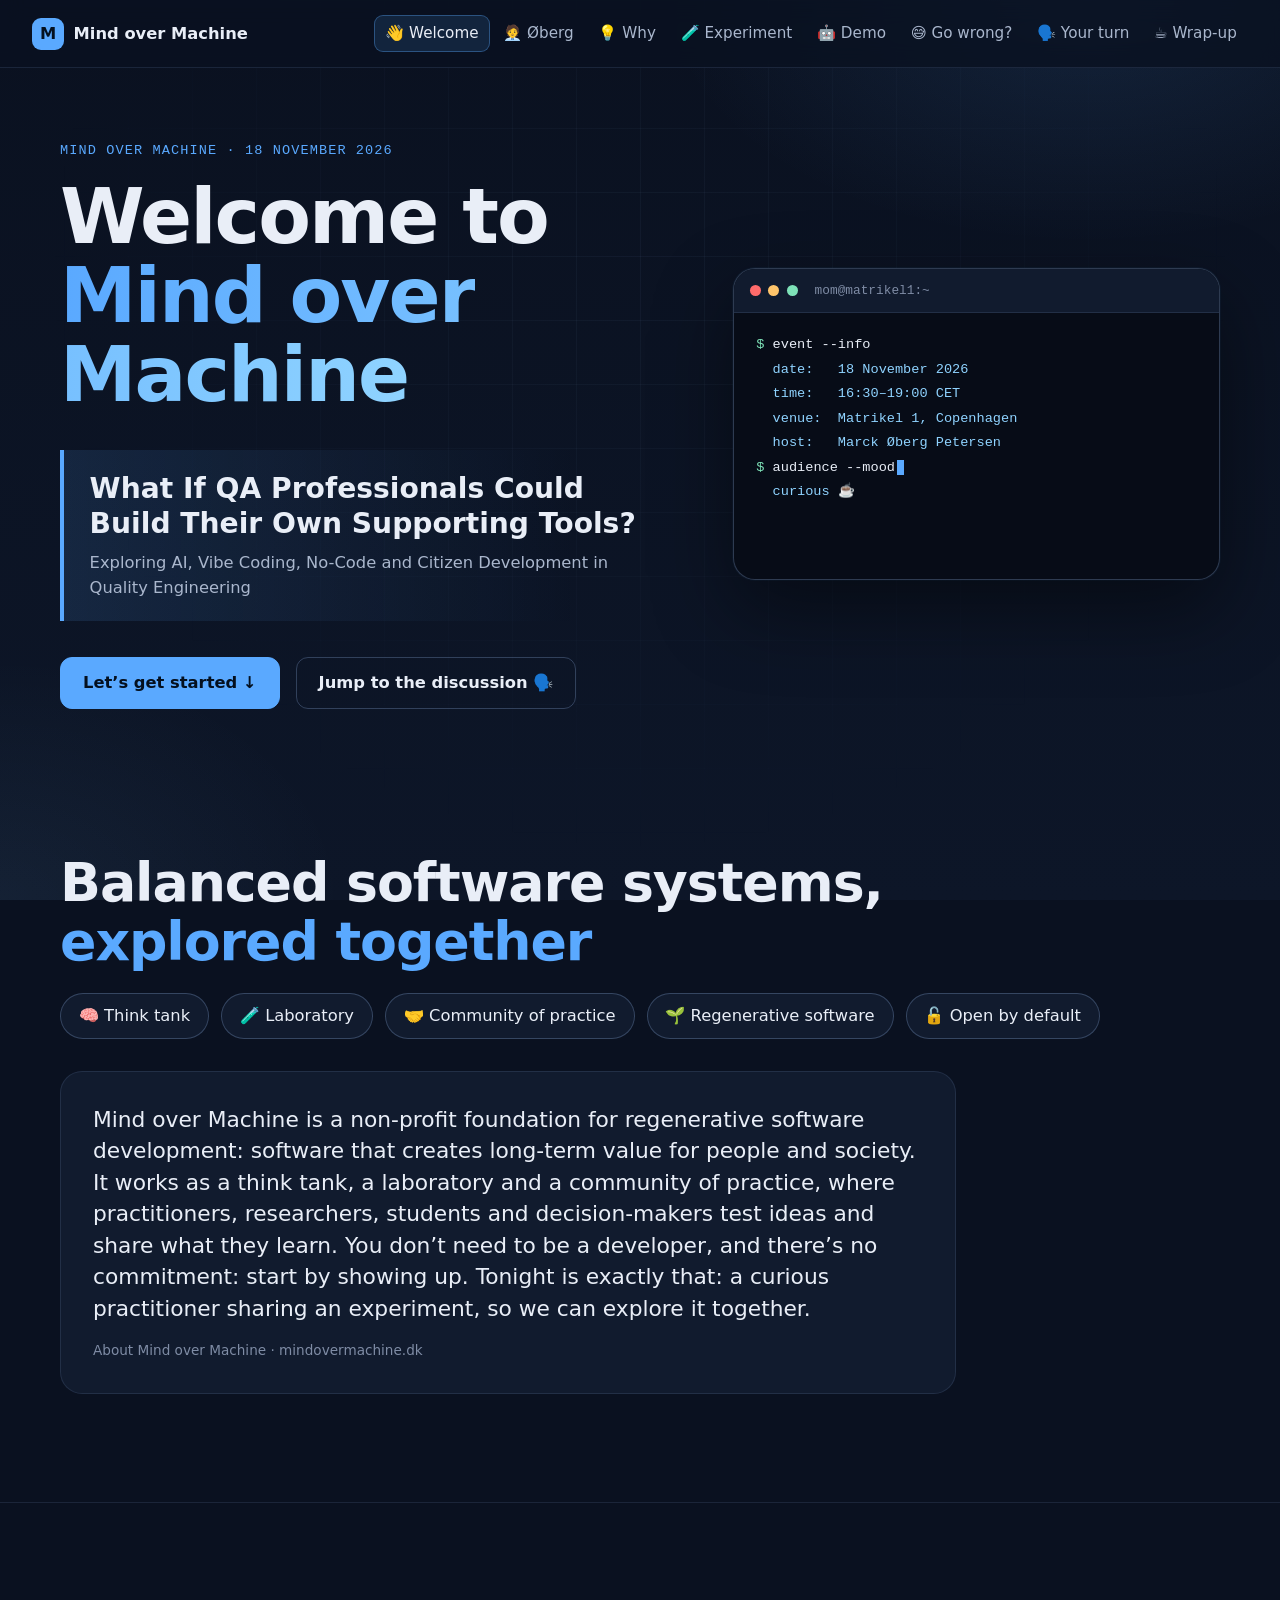
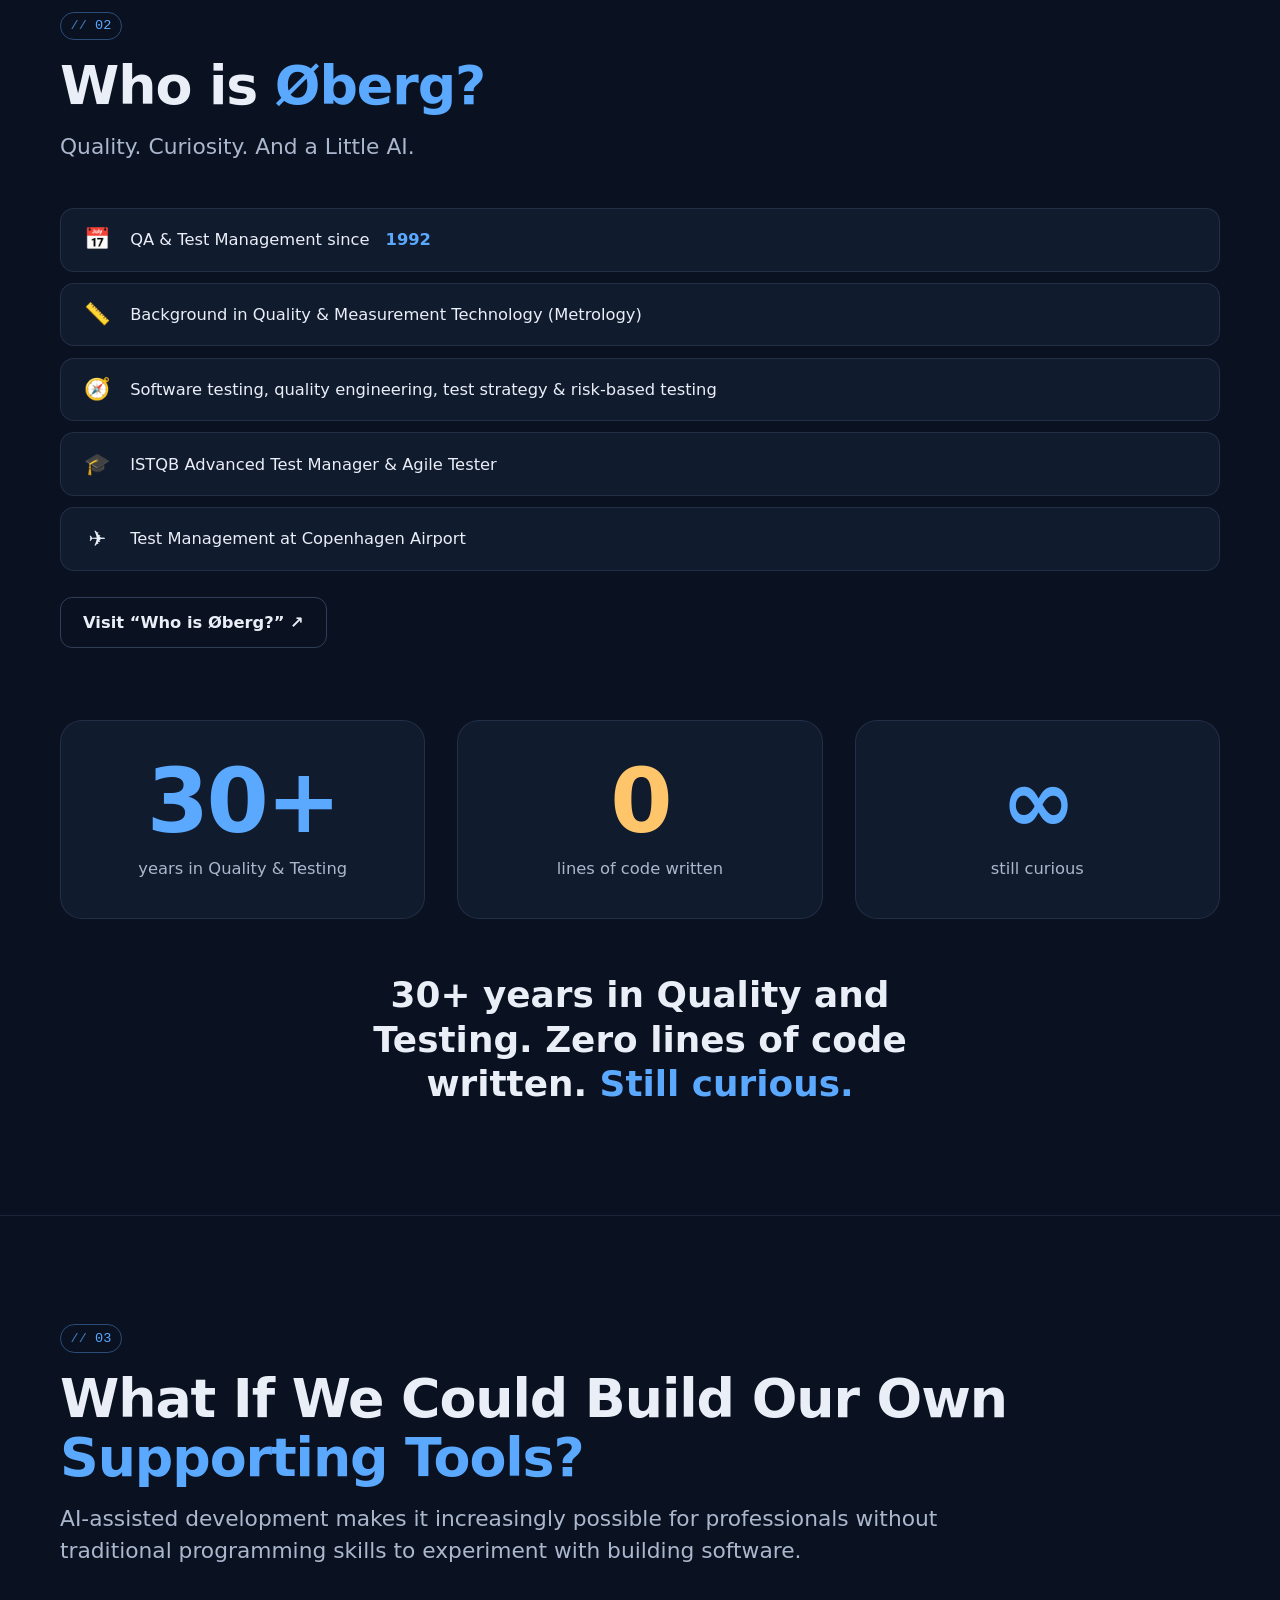
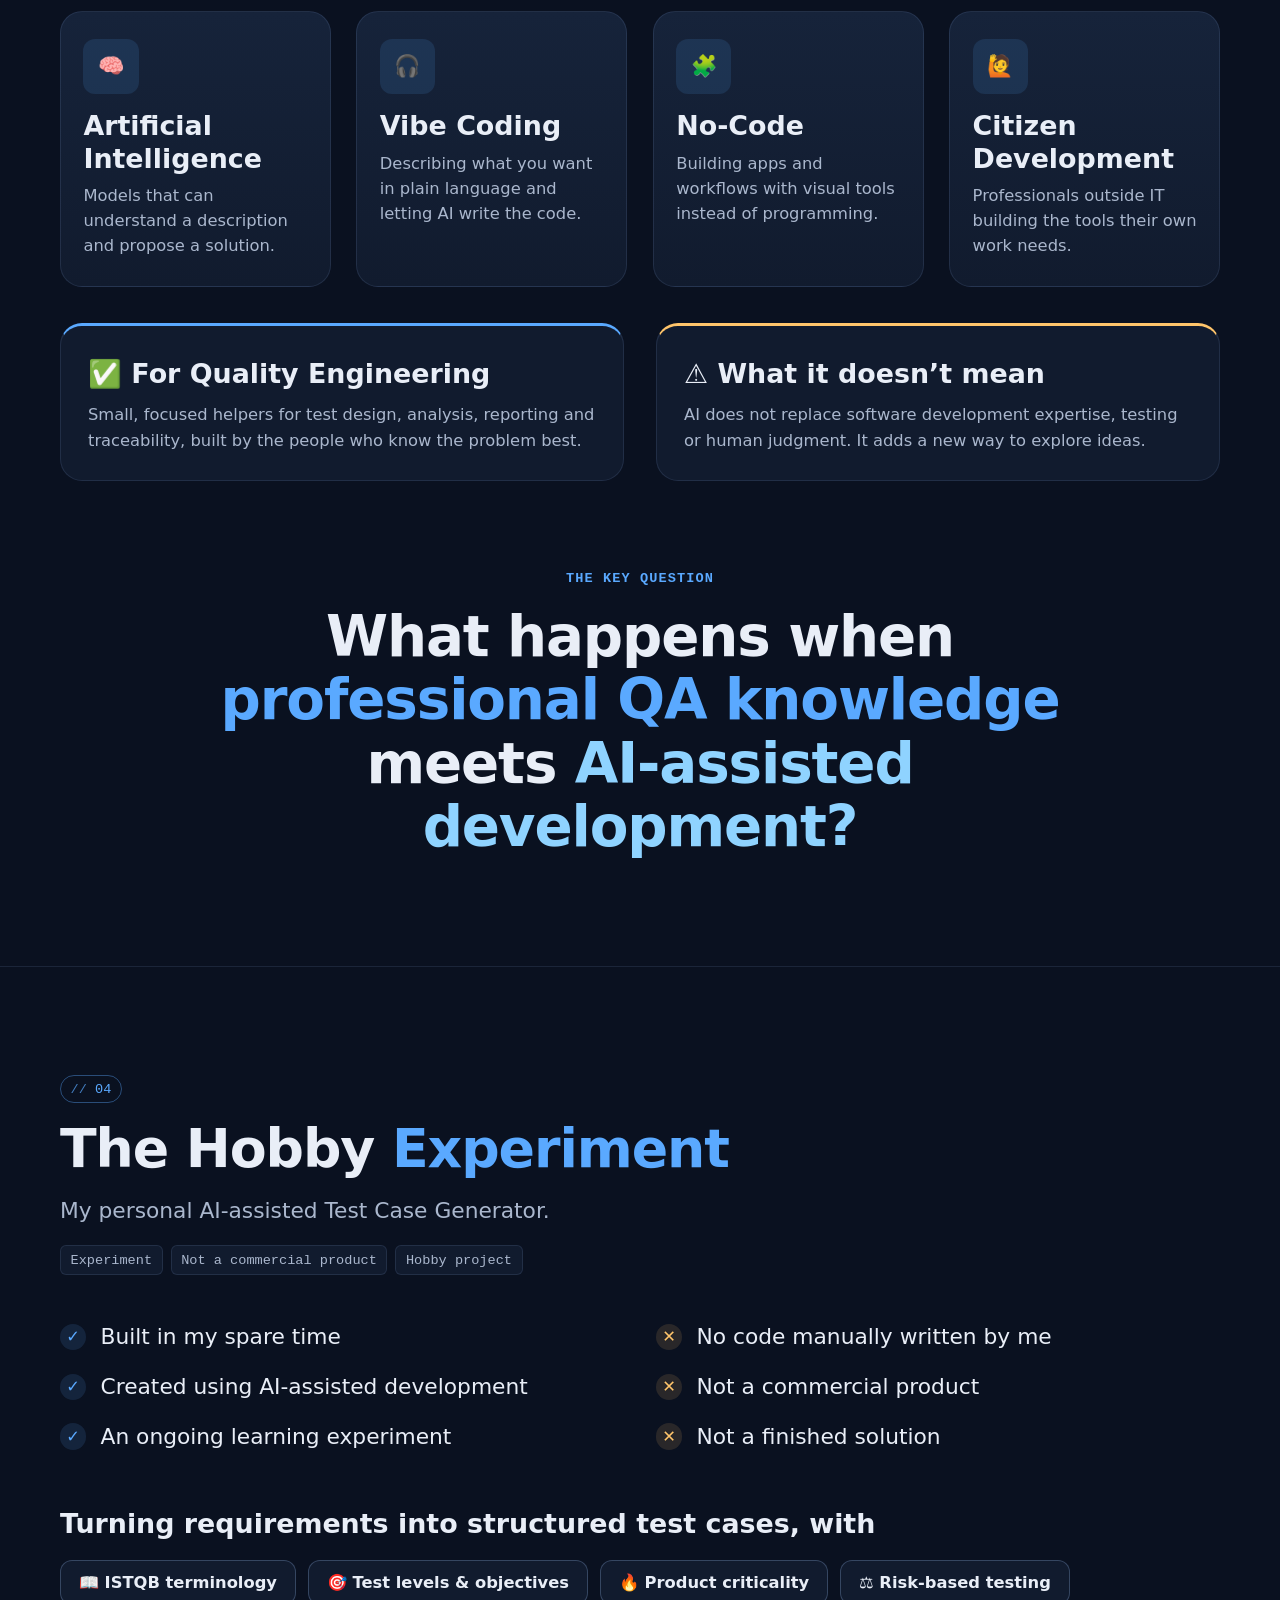
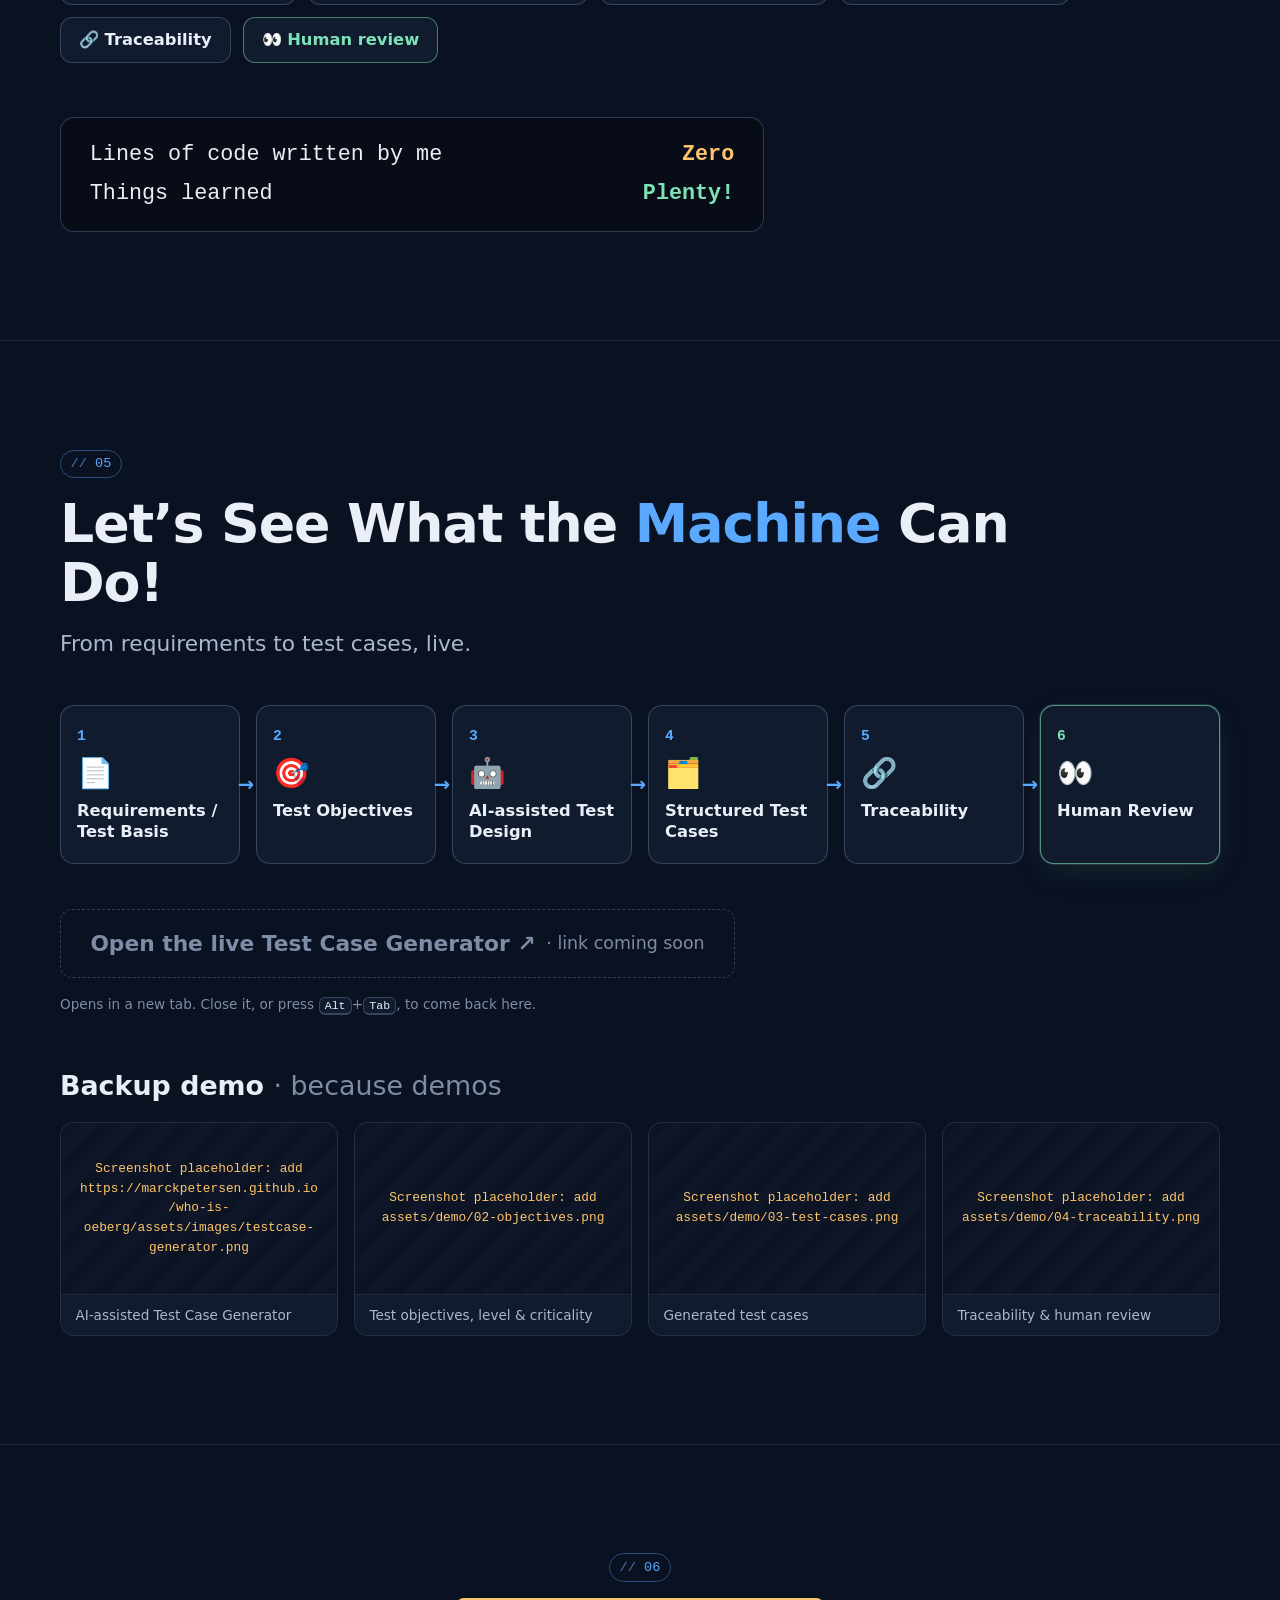
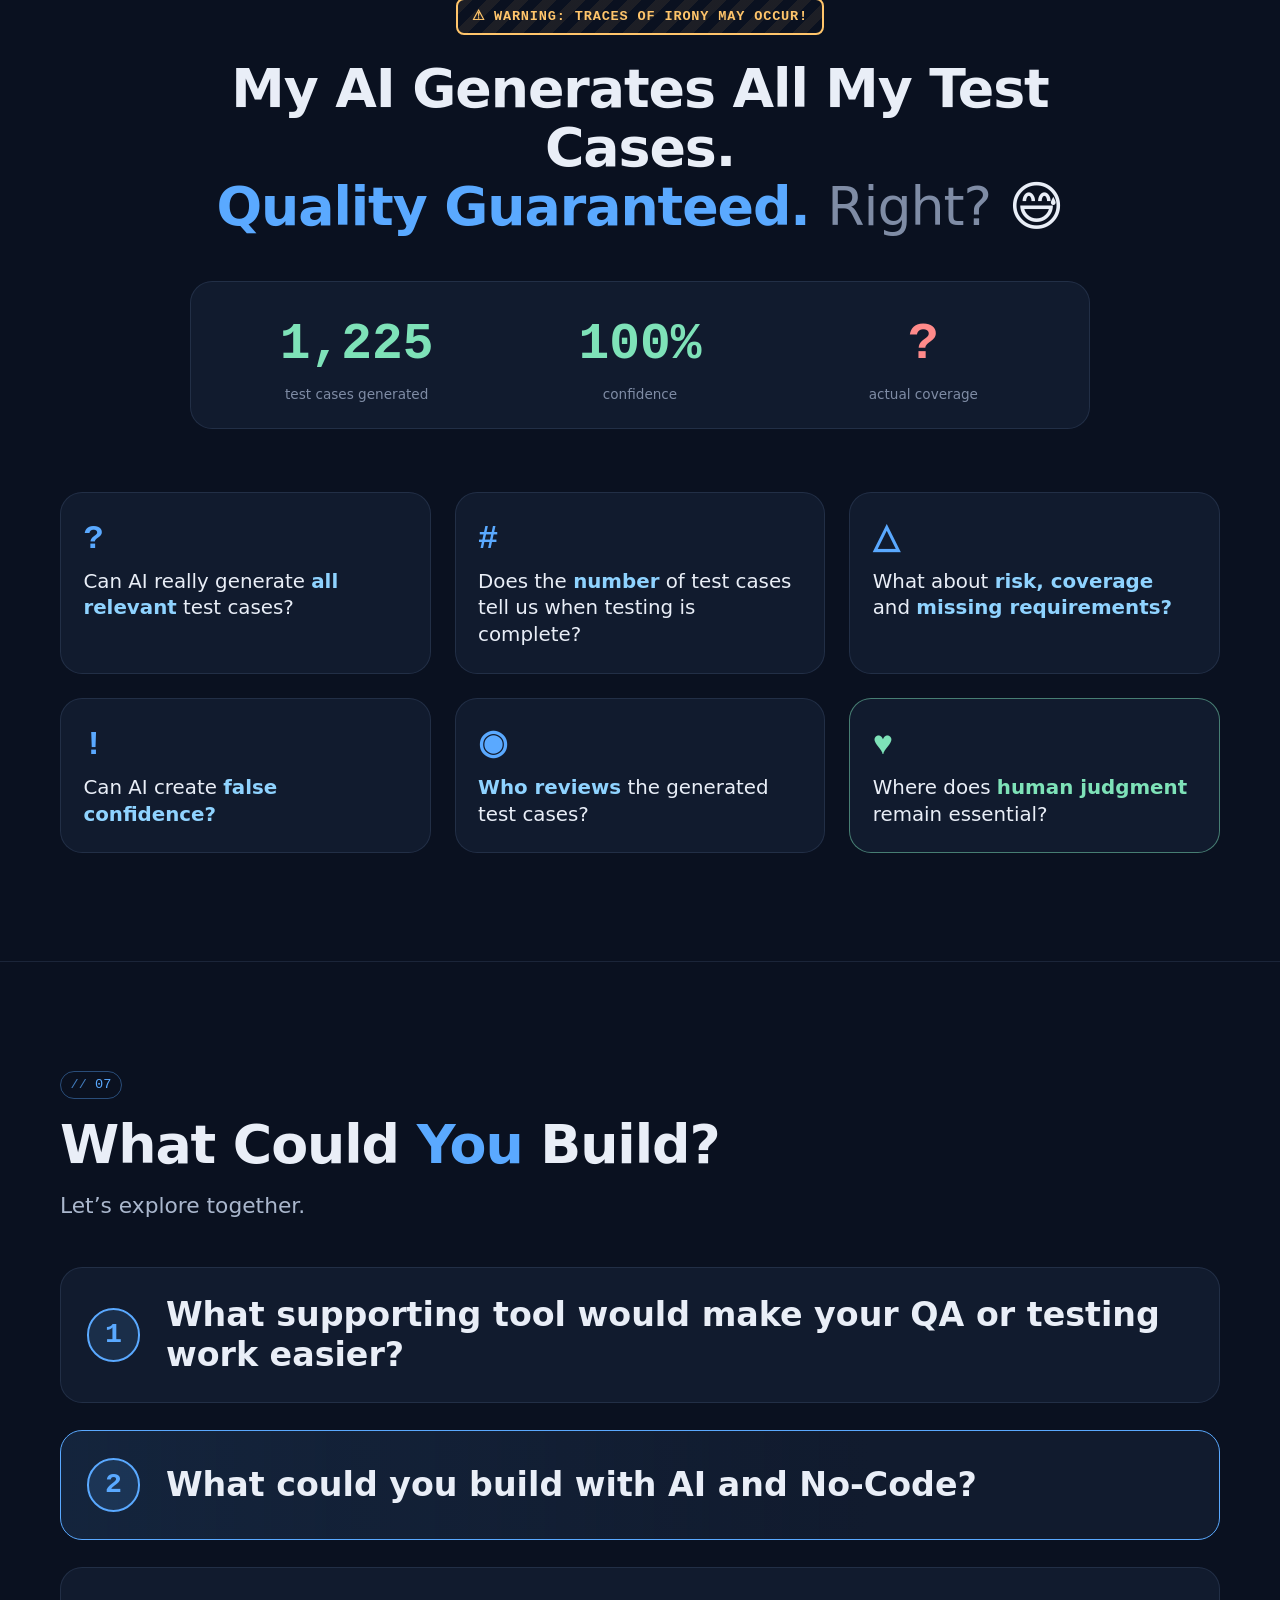
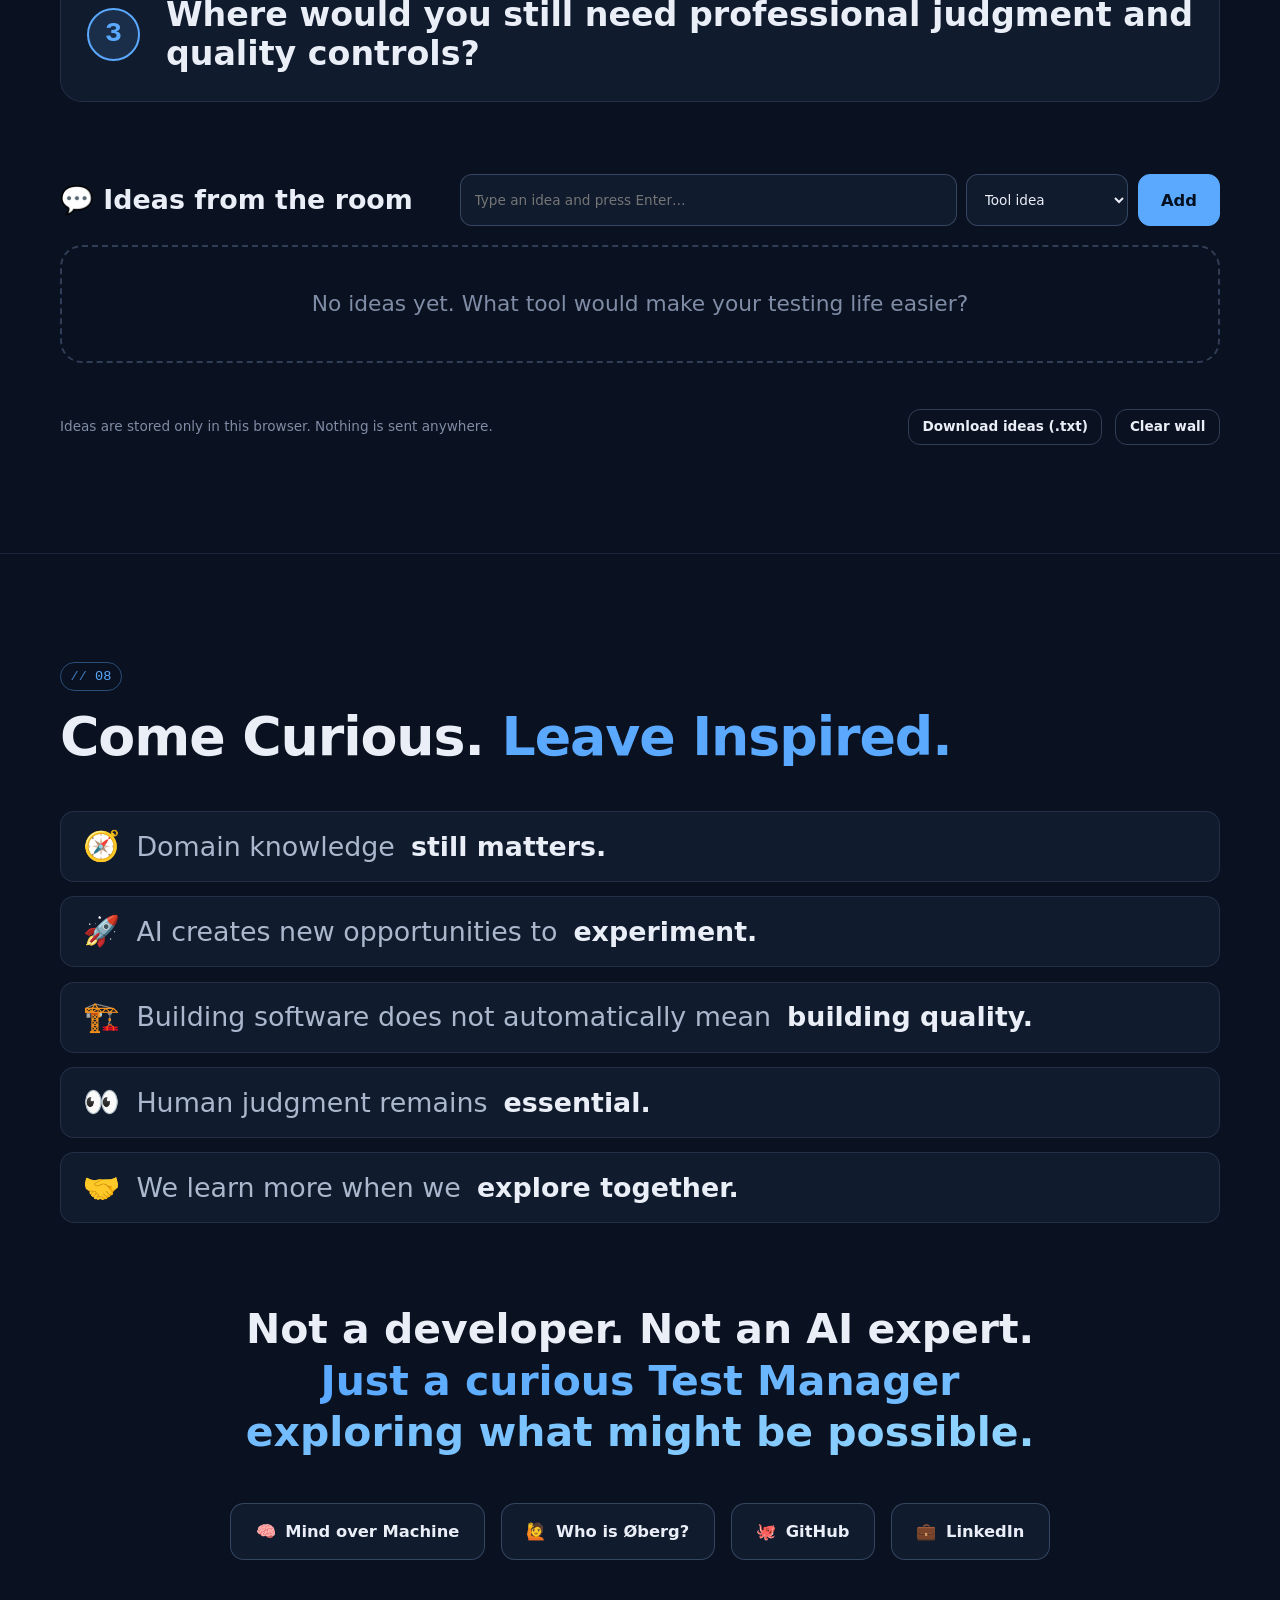
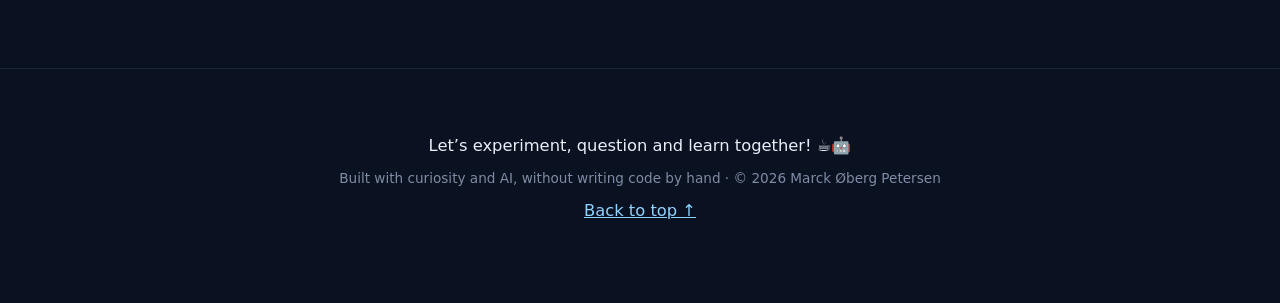
==== index.html @ 770ef18d "Add version tags to CSS/JS links so browsers load fresh files Co-Authored-By: Claude Opus 5.5 <norep" ====
<!DOCTYPE html>
<html lang="en" class="no-js">
<head>
  <meta charset="utf-8">
  <meta name="viewport" content="width=device-width, initial-scale=1">
  <title>What If QA Professionals Could Build Their Own Supporting Tools? · Mind over Machine</title>
  <meta name="description" content="Mind over Machine event, 18 November 2026, Copenhagen. Marck Øberg Petersen explores AI, Vibe Coding, No-Code and Citizen Development in Quality Engineering.">
  <meta name="author" content="Marck Øberg Petersen">
  <meta name="theme-color" content="#0a1120">
  <meta property="og:title" content="What If QA Professionals Could Build Their Own Supporting Tools?">
  <meta property="og:description" content="Exploring AI, Vibe Coding, No-Code and Citizen Development in Quality Engineering. Mind over Machine, 18 November 2026.">
  <meta property="og:type" content="website">
  <link rel="icon" href="assets/favicon.svg" type="image/svg+xml">
  <link rel="stylesheet" href="css/styles.css?v=20261114b">
</head>
<body>
  <a class="skip-link" href="#main">Skip to content</a>
  <div class="scroll-progress" aria-hidden="true"><div id="scrollBar"></div></div>

  <!-- ===================== NAVIGATION ===================== -->
  <header class="nav" id="nav">
    <div class="nav__inner">
      <a class="nav__logo" href="#welcome"><span class="nav__mark" aria-hidden="true">M</span><span>Mind over Machine</span></a>
      <button class="nav__toggle" id="navToggle" type="button" aria-expanded="false" aria-controls="navMenu" aria-label="Open menu">☰</button>
      <nav aria-label="Sections">
        <ul class="nav__menu" id="navMenu">
          <li><a href="#welcome"><span aria-hidden="true">👋</span> Welcome</a></li>
          <li><a href="#oberg"><span aria-hidden="true">🧑‍💼</span> Øberg</a></li>
          <li><a href="#why"><span aria-hidden="true">💡</span> Why</a></li>
          <li><a href="#experiment"><span aria-hidden="true">🧪</span> Experiment</a></li>
          <li><a href="#demo"><span aria-hidden="true">🤖</span> Demo</a></li>
          <li><a href="#go-wrong"><span aria-hidden="true">😅</span> Go wrong?</a></li>
          <li><a href="#explore"><span aria-hidden="true">🗣️</span> Your turn</a></li>
          <li><a href="#wrap-up"><span aria-hidden="true">☕</span> Wrap-up</a></li>
        </ul>
      </nav>
    </div>
  </header>

  <main id="main">

    <!-- ===================== 1. WELCOME ===================== -->
    <section class="section section--hero" id="welcome" data-label="Welcome to Mind over Machine" aria-labelledby="h-welcome">
      <div class="wrap hero">
        <div class="hero__text">
          <p class="eyebrow" data-reveal>Mind over Machine · <span data-config-text="event.date"></span></p>
          <h1 id="h-welcome" class="display" data-reveal>Welcome to<br><span class="grad">Mind over Machine</span></h1>
          <div class="title-card" data-reveal>
            <p class="title-card__title" data-config-text="event.title"></p>
            <p class="title-card__subtitle" data-config-text="event.subtitle"></p>
          </div>
          <div class="btn-row" data-reveal>
            <a class="btn btn--primary" href="#oberg">Let’s get started ↓</a>
            <a class="btn btn--ghost" href="#explore">Jump to the discussion 🗣️</a>
          </div>
        </div>

        <div class="terminal" data-reveal role="img" aria-label="Event details: 18 November 2026, 16:30 to 19:00 CET, Matrikel 1, Copenhagen. Presenter Marck Øberg Petersen.">
          <div class="terminal__bar"><i></i><i></i><i></i><span>mom@matrikel1:~</span></div>
          <div class="terminal__body" id="terminal" aria-hidden="true"><span class="t-line" data-type="cmd">event --info</span><span class="t-line" data-type="out">date:   18 November 2026</span><span class="t-line" data-type="out">time:   16:30–19:00 CET</span><span class="t-line" data-type="out">venue:  Matrikel 1, Copenhagen</span><span class="t-line" data-type="out">host:   Marck Øberg Petersen</span><span class="t-line" data-type="cmd">audience --mood</span><span class="t-line" data-type="out">curious ☕</span><span class="t-line" data-type="cmd">questions --allowed</span><span class="t-line" data-type="out">all of them ✓</span></div>
        </div>
      </div>

      <div class="wrap community">
        <div class="section-head section-head--inline" data-reveal>
          <h2 class="h2">Balanced software systems, <span class="accent">explored together</span></h2>
        </div>
        <div class="pill-row" data-stagger>
          <span class="pill">🧠 Think tank</span>
          <span class="pill">🧪 Laboratory</span>
          <span class="pill">🤝 Community of practice</span>
          <span class="pill">🌱 Regenerative software</span>
          <span class="pill">🔓 Open by default</span>
        </div>
        <figure class="quote" data-reveal>
          <blockquote data-config-text="content.larsIntro" data-placeholder="Placeholder: input from Lars about the community, its purpose and how tonight fits into its activities. Edit content.larsIntro in js/config.js."></blockquote>
          <figcaption data-config-text="content.introSource"></figcaption>
        </figure>
      </div>
    </section>

    <!-- ===================== 2. WHO IS ØBERG ===================== -->
    <section class="section" id="oberg" data-label="Who is Øberg?" aria-labelledby="h-oberg">
      <div class="wrap">
        <header class="section-head" data-reveal>
          <span class="section-num">02</span>
          <h2 id="h-oberg" class="h2">Who is <span class="accent">Øberg?</span></h2>
          <p class="lead">Quality. Curiosity. And a Little AI.</p>
        </header>

        <div class="about">
          <figure class="portrait" data-reveal id="portrait">
            <img alt="Marck Øberg Petersen" data-config-src="portrait" loading="lazy">
          </figure>
          <div>
            <ul class="facts" data-stagger>
              <li><span aria-hidden="true">📅</span>QA &amp; Test Management since <strong>1992</strong></li>
              <li><span aria-hidden="true">📏</span>Background in Quality &amp; Measurement Technology (Metrology)</li>
              <li><span aria-hidden="true">🧭</span>Software testing, quality engineering, test strategy &amp; risk-based testing</li>
              <li><span aria-hidden="true">🎓</span>ISTQB Advanced Test Manager &amp; Agile Tester</li>
              <li><span aria-hidden="true">✈️</span>Test Management at Copenhagen Airport</li>
            </ul>
            <a class="btn btn--ghost" data-link="portfolio">Visit “Who is Øberg?” ↗</a>
          </div>
        </div>

        <div class="stats" data-stagger>
          <div class="stat"><span class="stat__num"><span data-count="30">30</span>+</span><span class="stat__label">years in Quality &amp; Testing</span></div>
          <div class="stat stat--warm"><span class="stat__num" data-count="0" data-count-from="2500">0</span><span class="stat__label">lines of code written</span></div>
          <div class="stat"><span class="stat__num stat__num--pulse">∞</span><span class="stat__label">still curious</span></div>
        </div>
        <p class="statement" data-reveal>30+ years in Quality and Testing. Zero lines of code written. <span class="accent">Still curious.</span></p>
      </div>
    </section>

    <!-- ===================== 3. WHY ===================== -->
    <section class="section" id="why" data-label="Why AI, No-Code & Citizen Development?" aria-labelledby="h-why">
      <div class="wrap">
        <header class="section-head" data-reveal>
          <span class="section-num">03</span>
          <h2 id="h-why" class="h2">What If We Could Build Our Own <span class="accent">Supporting Tools?</span></h2>
          <p class="lead">AI-assisted development makes it increasingly possible for professionals without traditional programming skills to experiment with building software.</p>
        </header>

        <div class="cards cards--4" data-stagger>
          <article class="card"><span class="card__icon" aria-hidden="true">🧠</span><h3>Artificial Intelligence</h3><p>Models that can understand a description and propose a solution.</p></article>
          <article class="card"><span class="card__icon" aria-hidden="true">🎧</span><h3>Vibe Coding</h3><p>Describing what you want in plain language and letting AI write the code.</p></article>
          <article class="card"><span class="card__icon" aria-hidden="true">🧩</span><h3>No-Code</h3><p>Building apps and workflows with visual tools instead of programming.</p></article>
          <article class="card"><span class="card__icon" aria-hidden="true">🙋</span><h3>Citizen Development</h3><p>Professionals outside IT building the tools their own work needs.</p></article>
        </div>

        <div class="two-col" data-stagger>
          <div class="note-card"><h3>✅ For Quality Engineering</h3><p>Small, focused helpers for test design, analysis, reporting and traceability, built by the people who know the problem best.</p></div>
          <div class="note-card note-card--warm"><h3>⚠️ What it doesn’t mean</h3><p>AI does not replace software development expertise, testing or human judgment. It adds a new way to explore ideas.</p></div>
        </div>

        <blockquote class="big-question" data-reveal>
          <span class="eyebrow">The key question</span>
          What happens when <span class="accent">professional QA knowledge</span> meets <span class="accent-2">AI-assisted development?</span>
        </blockquote>
      </div>
    </section>

    <!-- ===================== 4. HOBBY EXPERIMENT ===================== -->
    <section class="section" id="experiment" data-label="The Hobby Experiment" aria-labelledby="h-exp">
      <div class="wrap">
        <header class="section-head" data-reveal>
          <span class="section-num">04</span>
          <h2 id="h-exp" class="h2">The Hobby <span class="accent">Experiment</span></h2>
          <p class="lead">My personal AI-assisted Test Case Generator.</p>
          <p class="tag-row"><span class="tag">Experiment</span><span class="tag">Not a commercial product</span><span class="tag">Hobby project</span></p>
        </header>

        <div class="two-col two-col--lists">
          <ul class="checks" data-stagger>
            <li class="is-yes">Built in my spare time</li>
            <li class="is-yes">Created using AI-assisted development</li>
            <li class="is-yes">An ongoing learning experiment</li>
          </ul>
          <ul class="checks" data-stagger>
            <li class="is-no">No code manually written by me</li>
            <li class="is-no">Not a commercial product</li>
            <li class="is-no">Not a finished solution</li>
          </ul>
        </div>

        <h3 class="h3" data-reveal>Turning requirements into structured test cases, with</h3>
        <div class="chips" data-stagger>
          <span class="chip">📖 ISTQB terminology</span>
          <span class="chip">🎯 Test levels &amp; objectives</span>
          <span class="chip">🔥 Product criticality</span>
          <span class="chip">⚖️ Risk-based testing</span>
          <span class="chip">🔗 Traceability</span>
          <span class="chip chip--human">👀 Human review</span>
        </div>

        <div class="scoreboard" data-reveal role="img" aria-label="Lines of code written by me: zero. Things learned: plenty.">
          <div class="scoreboard__row"><span>Lines of code written by me</span><strong>Zero</strong></div>
          <div class="scoreboard__row scoreboard__row--win"><span>Things learned</span><strong>Plenty!</strong></div>
        </div>
      </div>
    </section>

    <!-- ===================== 5. LIVE DEMO ===================== -->
    <section class="section" id="demo" data-label="Live Demo: From Requirements to Test Cases" aria-labelledby="h-demo">
      <div class="wrap">
        <header class="section-head" data-reveal>
          <span class="section-num">05</span>
          <h2 id="h-demo" class="h2">Let’s See What the <span class="accent">Machine</span> Can Do!</h2>
          <p class="lead">From requirements to test cases, live.</p>
        </header>

        <ol class="flow" data-stagger data-stagger-step="260" aria-label="Demo flow">
          <li><span class="flow__num">1</span><span class="flow__icon" aria-hidden="true">📄</span>Requirements / Test Basis</li>
          <li><span class="flow__num">2</span><span class="flow__icon" aria-hidden="true">🎯</span>Test Objectives</li>
          <li><span class="flow__num">3</span><span class="flow__icon" aria-hidden="true">🤖</span>AI-assisted Test Design</li>
          <li><span class="flow__num">4</span><span class="flow__icon" aria-hidden="true">🗂️</span>Structured Test Cases</li>
          <li><span class="flow__num">5</span><span class="flow__icon" aria-hidden="true">🔗</span>Traceability</li>
          <li class="flow__human"><span class="flow__num">6</span><span class="flow__icon" aria-hidden="true">👀</span>Human Review</li>
        </ol>

        <div class="demo-cta" data-reveal>
          <a class="btn btn--primary btn--lg" data-link="liveDemo">Open the live Test Case Generator ↗</a>
          <p class="hint">Opens in a new tab. Close it, or press <kbd>Alt</kbd>+<kbd>Tab</kbd>, to come back here.</p>
        </div>

        <h3 class="h3" data-reveal>Backup demo <span class="muted">· because demos</span></h3>
        <div class="shots" id="shotGrid" data-stagger><!-- filled from DECK_CONFIG.demoScreenshots --></div>
      </div>
    </section>

    <!-- ===================== 6. WHAT COULD GO WRONG ===================== -->
    <section class="section" id="go-wrong" data-label="What Could Possibly Go Wrong?" aria-labelledby="h-wrong">
      <div class="wrap">
        <header class="section-head section-head--center" data-reveal>
          <span class="section-num">06</span>
          <p class="warning" role="note"><span aria-hidden="true">⚠</span> Warning: Traces of irony may occur!</p>
          <h2 id="h-wrong" class="h2">My AI Generates All My Test Cases.<br><span class="accent">Quality Guaranteed.</span> <span class="muted">Right?</span> <span aria-hidden="true">😅</span></h2>
        </header>

        <div class="fake-dash" data-reveal aria-label="An ironic dashboard: lots of test cases, full confidence, unknown coverage">
          <div><span class="fake-dash__num" data-count="1247">1247</span><span>test cases generated</span></div>
          <div><span class="fake-dash__num"><span data-count="100">100</span>%</span><span>confidence</span></div>
          <div class="fake-dash__q"><span class="fake-dash__num">?</span><span>actual coverage</span></div>
        </div>

        <div class="questions" data-stagger data-stagger-step="180">
          <div class="q"><span class="q__mark">?</span>Can AI really generate <strong>all relevant</strong> test cases?</div>
          <div class="q"><span class="q__mark">#</span>Does the <strong>number</strong> of test cases tell us when testing is complete?</div>
          <div class="q"><span class="q__mark">△</span>What about <strong>risk, coverage</strong> and <strong>missing requirements?</strong></div>
          <div class="q"><span class="q__mark">!</span>Can AI create <strong>false confidence?</strong></div>
          <div class="q"><span class="q__mark">◉</span><strong>Who reviews</strong> the generated test cases?</div>
          <div class="q q--human"><span class="q__mark">♥</span>Where does <strong>human judgment</strong> remain essential?</div>
        </div>
      </div>
    </section>

    <!-- ===================== 7. LET'S EXPLORE TOGETHER ===================== -->
    <section class="section" id="explore" data-label="Let’s Explore Together" aria-labelledby="h-explore">
      <div class="wrap">
        <header class="section-head" data-reveal>
          <span class="section-num">07</span>
          <h2 id="h-explore" class="h2">What Could <span class="accent">You</span> Build?</h2>
          <p class="lead">Let’s explore together.</p>
        </header>

        <ol class="discussion" data-stagger data-stagger-step="900">
          <li><span class="discussion__num">1</span>What supporting tool would make your QA or testing work easier?</li>
          <li><span class="discussion__num">2</span>What could you build with AI and No-Code?</li>
          <li><span class="discussion__num">3</span>Where would you still need professional judgment and quality controls?</li>
        </ol>

        <div class="ideas" data-reveal>
          <div class="ideas__head">
            <h3 class="h3">💬 Ideas from the room</h3>
            <form class="ideas__form" id="ideasForm" autocomplete="off">
              <label class="sr-only" for="ideaInput">Add an idea</label>
              <input id="ideaInput" type="text" maxlength="140" placeholder="Type an idea and press Enter…">
              <select id="ideaType" aria-label="Idea category">
                <option value="tool">Tool idea</option>
                <option value="build">Could build</option>
                <option value="judgment">Needs judgment</option>
              </select>
              <button class="btn btn--primary" type="submit">Add</button>
            </form>
          </div>
          <ul class="ideas__wall" id="ideasWall" aria-live="polite"></ul>
          <div class="ideas__actions">
            <span class="hint" id="ideasHint">Ideas are stored only in this browser. Nothing is sent anywhere.</span>
            <button class="btn btn--ghost btn--sm" type="button" id="ideasExport">Download ideas (.txt)</button>
            <button class="btn btn--ghost btn--sm" type="button" id="ideasClear">Clear wall</button>
          </div>
        </div>
      </div>
    </section>

    <!-- ===================== 8. WRAP-UP ===================== -->
    <section class="section" id="wrap-up" data-label="Wrap-up & What’s Next?" aria-labelledby="h-wrap">
      <div class="wrap">
        <header class="section-head" data-reveal>
          <span class="section-num">08</span>
          <h2 id="h-wrap" class="h2">Come Curious. <span class="accent">Leave Inspired.</span></h2>
        </header>

        <ul class="takeaways" data-stagger data-stagger-step="220">
          <li><span aria-hidden="true">🧭</span>Domain knowledge <strong>still matters.</strong></li>
          <li><span aria-hidden="true">🚀</span>AI creates new opportunities to <strong>experiment.</strong></li>
          <li><span aria-hidden="true">🏗️</span>Building software does not automatically mean <strong>building quality.</strong></li>
          <li><span aria-hidden="true">👀</span>Human judgment remains <strong>essential.</strong></li>
          <li><span aria-hidden="true">🤝</span>We learn more when we <strong>explore together.</strong></li>
        </ul>

        <p class="closing" data-reveal>Not a developer. Not an AI expert.<br><span class="grad">Just a curious Test Manager exploring what might be possible.</span></p>

        <div class="links" data-stagger>
          <a class="link-card" data-link="mindOverMachine"><span aria-hidden="true">🧠</span>Mind over Machine</a>
          <a class="link-card" data-link="portfolio"><span aria-hidden="true">🙋</span>Who is Øberg?</a>
          <a class="link-card" data-link="github"><span aria-hidden="true">🐙</span>GitHub</a>
          <a class="link-card" data-link="linkedin"><span aria-hidden="true">💼</span>LinkedIn</a>
          <a class="link-card" data-link="testCaseGenerator" data-hide-if-empty><span aria-hidden="true">🧪</span>Test Case Generator</a>
        </div>
      </div>
    </section>
  </main>

  <footer class="footer">
    <p>Let’s experiment, question and learn together! <span aria-hidden="true">☕🤖</span></p>
    <p class="muted">Built with curiosity and AI, without writing code by hand · © 2026 Marck Øberg Petersen</p>
    <a href="#welcome">Back to top ↑</a>
  </footer>

  <!-- Presenter tools (not visible to the audience unless toggled) -->
  <aside class="notes-panel" id="notesPanel" aria-label="Speaker notes" hidden>
    <div class="notes-panel__head">
      <strong>Speaker notes</strong><span id="notesTitle"></span>
      <button type="button" class="icon-btn" id="notesClose" aria-label="Hide speaker notes">✕</button>
    </div>
    <div class="notes-panel__body" id="notesBody"></div>
  </aside>

  <div class="lightbox" id="lightbox" hidden>
    <button class="lightbox__close btn btn--ghost" type="button" aria-label="Close screenshot">✕</button>
    <img alt="">
    <p class="lightbox__caption"></p>
  </div>

  <div class="overlay" id="help" role="dialog" aria-modal="true" aria-labelledby="helpTitle" hidden>
    <div class="overlay__panel">
      <h2 id="helpTitle" class="h3">Keyboard shortcuts</h2>
      <dl class="shortcuts">
        <dt>scroll · <kbd>Space</kbd> · <kbd>PgDn</kbd></dt><dd>Move down the page</dd>
        <dt><kbd>→</kbd> / <kbd>←</kbd></dt><dd>Next / previous section</dd>
        <dt><kbd>1</kbd>–<kbd>8</kbd></dt><dd>Jump to section</dd>
        <dt><kbd>F</kbd></dt><dd>Fullscreen</dd>
        <dt><kbd>N</kbd></dt><dd>Speaker notes on this screen</dd>
        <dt><kbd>P</kbd></dt><dd>Presenter view (separate window)</dd>
        <dt><kbd>B</kbd></dt><dd>Blank screen</dd>
        <dt><kbd>?</kbd></dt><dd>This help</dd>
      </dl>
      <p class="hint">Press <kbd>Esc</kbd> to close.</p>
    </div>
  </div>

  <div class="blackout" id="blackout" hidden></div>

  <script src="js/config.js?v=20261114b"></script>
  <script src="js/notes.js?v=20261114b"></script>
  <script src="js/notes-render.js?v=20261114b"></script>
  <script src="js/site.js?v=20261114b"></script>
</body>
</html>
---- css/styles.css ----
/* ==========================================================================
   Mind over Machine · QA Citizen Development event page
   One scrolling page in the style of "Who is Øberg?": dark navy, blue
   accents, terminal touches, emoji icons, scroll-triggered animations.
   Text is sized to stay readable when projected.
   ========================================================================== */

:root {
  --bg: #0a1120;
  --bg-2: #0d1628;
  --surface: #111b2e;
  --surface-2: #16233a;
  --line: rgba(148, 178, 230, 0.13);
  --line-strong: rgba(148, 178, 230, 0.28);
  --text: #e9eef7;
  --text-dim: #aab7cd;
  --text-faint: #7f8ca5;
  --accent: #5aa9ff;
  --accent-2: #8fd3ff;
  --accent-soft: rgba(90, 169, 255, 0.13);
  --warm: #ffc56b;
  --human: #7ee2b8;
  --danger: #ff8a8a;

  --font: "Inter", "Segoe UI", system-ui, -apple-system, "Helvetica Neue", Arial, sans-serif;
  --mono: "JetBrains Mono", "Cascadia Code", "SF Mono", Consolas, "Liberation Mono", monospace;

  --radius: 14px;
  --radius-lg: 22px;
  --wrap: 1240px;
  --nav-h: 68px;

  --fs-display: clamp(2.6rem, 6vw, 5.6rem);
  --fs-h2: clamp(2rem, 4.2vw, 3.9rem);
  --fs-h3: clamp(1.3rem, 2.1vw, 1.9rem);
  --fs-lead: clamp(1.15rem, 1.7vw, 1.6rem);
  --fs-body: clamp(1.02rem, 1.25vw, 1.25rem);
  --fs-small: clamp(.85rem, .95vw, .98rem);

  --ease: cubic-bezier(.22, .8, .24, 1);
}

*, *::before, *::after { box-sizing: border-box; }
html { scroll-behavior: smooth; scroll-padding-top: calc(var(--nav-h) + 8px); }
body {
  margin: 0;
  background: var(--bg);
  color: var(--text);
  font-family: var(--font);
  font-size: var(--fs-body);
  line-height: 1.55;
  -webkit-font-smoothing: antialiased;
}
h1, h2, h3, p, figure, blockquote { margin: 0; }
a { color: var(--accent-2); }
img { max-width: 100%; display: block; }
kbd { font-family: var(--mono); font-size: .85em; padding: .1em .45em; border: 1px solid var(--line-strong); border-bottom-width: 2px; border-radius: 6px; background: var(--surface); color: var(--text); }
:focus-visible { outline: 3px solid var(--accent); outline-offset: 3px; border-radius: 6px; }
.sr-only { position: absolute; width: 1px; height: 1px; overflow: hidden; clip: rect(0 0 0 0); white-space: nowrap; }
.skip-link { position: absolute; left: -999px; top: 0; z-index: 100; background: var(--accent); color: #001; padding: .5rem 1rem; }
.skip-link:focus { left: 1rem; top: 1rem; }
.muted { color: var(--text-faint); font-weight: 500; }
.accent { color: var(--accent); }
.accent-2 { color: var(--accent-2); }
.grad { background: linear-gradient(90deg, var(--accent), var(--accent-2)); -webkit-background-clip: text; background-clip: text; color: transparent; }

/* Background: soft glow + faint grid */
body::before {
  content: ""; position: fixed; inset: 0; z-index: -2;
  background:
    radial-gradient(55vw 45vh at 85% 0%, rgba(90,169,255,.12), transparent 60%),
    radial-gradient(45vw 45vh at 0% 100%, rgba(143,211,255,.06), transparent 60%),
    linear-gradient(180deg, var(--bg), var(--bg-2));
}
body::after {
  content: ""; position: fixed; inset: 0; z-index: -1; opacity: .45;
  background-image: linear-gradient(var(--line) 1px, transparent 1px), linear-gradient(90deg, var(--line) 1px, transparent 1px);
  background-size: 64px 64px;
  -webkit-mask-image: radial-gradient(ellipse at 50% 30%, #000 0%, transparent 70%);
  mask-image: radial-gradient(ellipse at 50% 30%, #000 0%, transparent 70%);
}

/* ---------- Scroll progress ---------- */
.scroll-progress { position: fixed; top: 0; left: 0; right: 0; height: 3px; z-index: 60; }
.scroll-progress div { height: 100%; width: 0; background: linear-gradient(90deg, var(--accent), var(--accent-2)); box-shadow: 0 0 10px rgba(90,169,255,.6); }

/* ---------- Navigation ---------- */
.nav { position: sticky; top: 0; z-index: 50; height: var(--nav-h); background: rgba(10, 17, 32, .78); backdrop-filter: blur(12px); -webkit-backdrop-filter: blur(12px); border-bottom: 1px solid var(--line); }
.nav__inner { max-width: 1400px; margin: 0 auto; height: 100%; padding: 0 clamp(1rem, 3vw, 2rem); display: flex; align-items: center; justify-content: space-between; gap: 1rem; }
.nav__logo { display: flex; align-items: center; gap: .6rem; color: var(--text); text-decoration: none; font-weight: 700; white-space: nowrap; }
.nav__mark { display: grid; place-items: center; width: 2rem; height: 2rem; border-radius: 9px; background: var(--accent); color: #04101f; font-weight: 800; }
.nav__menu { list-style: none; margin: 0; padding: 0; display: flex; gap: .15rem; }
.nav__menu a { display: block; padding: .45rem .7rem; border-radius: 9px; color: var(--text-dim); text-decoration: none; font-size: .95rem; white-space: nowrap; transition: background 150ms, color 150ms; }
.nav__menu a:hover { color: var(--text); background: var(--surface); }
.nav__menu a.is-active { color: var(--text); background: var(--accent-soft); box-shadow: inset 0 0 0 1px rgba(90,169,255,.35); }
.nav__toggle { display: none; background: none; border: 1px solid var(--line-strong); color: var(--text); border-radius: 10px; width: 2.6rem; height: 2.6rem; font-size: 1.2rem; cursor: pointer; }

/* ---------- Sections ---------- */
.section { position: relative; padding: clamp(4rem, 12vh, 8rem) 0; min-height: calc(100vh - var(--nav-h)); display: flex; flex-direction: column; justify-content: center; gap: clamp(3rem, 8vh, 5rem); }
.section + .section { border-top: 1px solid var(--line); }
.wrap { width: 100%; max-width: var(--wrap); margin: 0 auto; padding: 0 clamp(1.25rem, 4vw, 2.5rem); }
.section-head { margin-bottom: clamp(2rem, 5vh, 3.2rem); max-width: 60rem; }
.section-head--center { text-align: center; margin-left: auto; margin-right: auto; }
.section-head--inline { margin-bottom: 1.4rem; }
.section-num { display: inline-block; font-family: var(--mono); font-size: var(--fs-small); color: var(--accent); padding: .2em .7em; border: 1px solid rgba(90,169,255,.4); border-radius: 999px; margin-bottom: 1rem; }
.section-num::before { content: "// "; opacity: .7; }
.eyebrow { display: block; font-family: var(--mono); font-size: var(--fs-small); letter-spacing: .08em; text-transform: uppercase; color: var(--accent); margin-bottom: 1rem; }
.display { font-size: var(--fs-display); line-height: 1.03; font-weight: 800; letter-spacing: -.025em; }
.h2 { font-size: var(--fs-h2); line-height: 1.1; font-weight: 780; letter-spacing: -.02em; }
.h3 { font-size: var(--fs-h3); line-height: 1.25; font-weight: 700; margin: clamp(2.5rem, 6vh, 3.5rem) 0 1.2rem; }
.lead { font-size: var(--fs-lead); color: var(--text-dim); margin-top: 1rem; line-height: 1.45; }
.hint { color: var(--text-faint); font-size: var(--fs-small); }
.statement { font-size: clamp(1.5rem, 2.8vw, 2.6rem); font-weight: 700; line-height: 1.25; text-align: center; max-width: 26ch; margin: clamp(2.5rem, 6vh, 4rem) auto 0; }

/* ---------- Scroll animations ---------- */
[data-reveal] { opacity: 0; transform: translateY(28px); transition: opacity 800ms var(--ease), transform 800ms var(--ease); transition-delay: var(--delay, 0ms); }
[data-reveal].is-in { opacity: 1; transform: none; }
[data-stagger] > * { opacity: 0; transform: translateY(22px) scale(.98); transition: opacity 650ms var(--ease), transform 650ms var(--ease), border-color 300ms, background 300ms; transition-delay: calc(var(--i, 0) * var(--step, 120ms)); }
[data-stagger].is-in > * { opacity: 1; transform: none; }
.no-js [data-reveal], .no-js [data-stagger] > * { opacity: 1; transform: none; }

/* ---------- Hero ---------- */
.section--hero { padding-top: clamp(3rem, 8vh, 5rem); }
.hero { display: grid; grid-template-columns: 1.25fr 1fr; gap: clamp(2rem, 5vw, 4.5rem); align-items: center; }
.title-card { margin: clamp(1.5rem, 4vh, 2.5rem) 0; padding: 1.3rem 1.6rem; border-left: 4px solid var(--accent); border-radius: 0 var(--radius) var(--radius) 0; background: linear-gradient(90deg, var(--accent-soft), transparent 85%); }
.title-card__title { font-size: clamp(1.3rem, 2.2vw, 2rem); font-weight: 700; line-height: 1.25; }
.title-card__subtitle { color: var(--text-dim); margin-top: .5rem; }

.terminal { background: #070c17; border: 1px solid var(--line-strong); border-radius: var(--radius-lg); overflow: hidden; box-shadow: 0 30px 80px rgba(0,0,0,.45), 0 0 0 1px rgba(90,169,255,.05); }
.terminal__bar { display: flex; align-items: center; gap: .45rem; padding: .7rem 1rem; background: var(--surface); border-bottom: 1px solid var(--line); font-family: var(--mono); font-size: .8rem; color: var(--text-faint); }
.terminal__bar i { width: .7rem; height: .7rem; border-radius: 50%; background: #ff6b6b; }
.terminal__bar i:nth-child(2) { background: #ffc56b; }
.terminal__bar i:nth-child(3) { background: #7ee2b8; margin-right: .6rem; }
.terminal__body { margin: 0; padding: 1.3rem 1.4rem 1.6rem; font-family: var(--mono); font-size: clamp(.85rem, 1.05vw, 1.05rem); line-height: 1.8; color: var(--text-dim); white-space: pre-wrap; min-height: 15.5em; }
.t-line { display: block; }
.t-line[data-type="cmd"] { color: var(--text); }
.t-line[data-type="cmd"]::before { content: "$ "; color: var(--human); }
.t-line[data-type="out"] { color: var(--accent-2); padding-left: 1.2em; }
.terminal.is-typing .t-line { visibility: hidden; }
.terminal.is-typing .t-line.is-shown { visibility: visible; }
.cursor { display: inline-block; width: .55em; height: 1.1em; background: var(--accent); vertical-align: text-bottom; margin-left: 2px; animation: blink 1s steps(2) infinite; }
@keyframes blink { 50% { opacity: 0; } }

.community { margin-top: clamp(3rem, 8vh, 5rem); }

/* ---------- Pills, chips, tags ---------- */
.pill-row, .chips { display: flex; flex-wrap: wrap; gap: .75rem; }
.pill, .chip { padding: .55em 1.1em; border: 1px solid var(--line-strong); border-radius: 999px; background: var(--surface); }
.chip { border-radius: 12px; font-weight: 600; }
.chip--human { border-color: rgba(126,226,184,.5); color: var(--human); }
.tag-row { display: flex; flex-wrap: wrap; gap: .5rem; margin-top: 1.2rem; }
.tag { font-family: var(--mono); font-size: var(--fs-small); padding: .25em .7em; border-radius: 6px; background: var(--surface); border: 1px solid var(--line); color: var(--text-dim); }

/* ---------- Quote / placeholder ---------- */
.quote { margin-top: 2rem; padding: clamp(1.3rem, 3vw, 2rem); background: var(--surface); border: 1px solid var(--line); border-radius: var(--radius-lg); max-width: 56rem; }
.quote blockquote { font-size: var(--fs-lead); line-height: 1.45; }
.quote figcaption { margin-top: 1rem; color: var(--text-faint); font-size: var(--fs-small); }
.is-placeholder { display: block; color: var(--warm) !important; font-style: italic; font-size: var(--fs-body) !important; border: 2px dashed rgba(255,197,107,.45); border-radius: 10px; padding: .8em 1em; }

/* ---------- About ---------- */
.about { display: grid; grid-template-columns: minmax(220px, 360px) 1fr; gap: clamp(2rem, 5vw, 4rem); align-items: center; }
.about--no-img { grid-template-columns: 1fr; }
.portrait { border-radius: var(--radius-lg); overflow: hidden; border: 1px solid var(--line-strong); background: var(--surface); box-shadow: 0 30px 60px rgba(0,0,0,.4); }
.portrait img { width: 100%; aspect-ratio: 4 / 5; object-fit: cover; filter: grayscale(1) contrast(1.05); transition: filter 600ms; }
.portrait:hover img { filter: grayscale(.2); }
.facts { list-style: none; margin: 0 0 1.6rem; padding: 0; display: grid; gap: .7rem; }
.facts li { display: flex; align-items: center; gap: 1rem; padding: .9rem 1.2rem; background: var(--surface); border: 1px solid var(--line); border-radius: var(--radius); }
.facts li > span { font-size: 1.3em; flex: none; width: 1.6em; text-align: center; }
.facts strong { color: var(--accent); }

.stats { display: grid; grid-template-columns: repeat(3, 1fr); gap: clamp(1rem, 2.5vw, 2rem); margin-top: clamp(3rem, 8vh, 5rem); }
.stat { text-align: center; padding: clamp(1.4rem, 4vh, 2.4rem) 1rem; background: var(--surface); border: 1px solid var(--line); border-radius: var(--radius-lg); }
.stat__num { display: block; font-size: clamp(3rem, 7vw, 6.5rem); font-weight: 800; line-height: 1; color: var(--accent); letter-spacing: -.03em; font-variant-numeric: tabular-nums; }
.stat__label { display: block; margin-top: .6rem; color: var(--text-dim); }
.stat--warm .stat__num { color: var(--warm); }
.stat__num--pulse { animation: pulse 2.4s ease-in-out infinite; }
@keyframes pulse { 50% { transform: scale(1.08); text-shadow: 0 0 30px rgba(90,169,255,.6); } }

/* ---------- Cards ---------- */
.cards { display: grid; gap: clamp(1rem, 2vw, 1.6rem); }
.cards--4 { grid-template-columns: repeat(4, 1fr); }
.card { padding: clamp(1.3rem, 3vh, 2rem) 1.4rem; background: linear-gradient(180deg, var(--surface-2), var(--surface)); border: 1px solid var(--line); border-radius: var(--radius-lg); }
.card:hover { transform: translateY(-4px); border-color: rgba(90,169,255,.45); }
.card__icon { display: inline-grid; place-items: center; width: 2.6em; height: 2.6em; border-radius: 12px; background: var(--accent-soft); font-size: 1.3em; margin-bottom: 1rem; }
.card h3 { font-size: var(--fs-h3); line-height: 1.2; margin-bottom: .5rem; }
.card p { color: var(--text-dim); }

.two-col { display: grid; grid-template-columns: 1fr 1fr; gap: clamp(1rem, 2.5vw, 2rem); margin-top: clamp(1.5rem, 4vh, 2.5rem); }
.two-col--lists { margin-top: 0; }
.note-card { padding: clamp(1.3rem, 3vh, 2rem); border-radius: var(--radius-lg); background: var(--surface); border: 1px solid var(--line); border-top: 3px solid var(--accent); }
.note-card--warm { border-top-color: var(--warm); }
.note-card h3 { font-size: var(--fs-h3); margin-bottom: .5rem; }
.note-card p { color: var(--text-dim); }

.big-question { margin: clamp(3.5rem, 10vh, 6rem) auto 0; max-width: 24ch; text-align: center; font-size: clamp(2rem, 4.4vw, 4.2rem); font-weight: 800; line-height: 1.12; letter-spacing: -.02em; }
.big-question .eyebrow { margin-bottom: 1.2rem; }

/* ---------- Checks & scoreboard ---------- */
.checks { list-style: none; margin: 0; padding: 0; display: grid; gap: 1rem; }
.checks li { display: flex; align-items: center; gap: .9rem; font-size: var(--fs-lead); }
.checks li::before { flex: none; width: 1.6em; height: 1.6em; border-radius: 50%; display: grid; place-items: center; font-size: .75em; font-weight: 800; }
.checks .is-yes::before { content: "✓"; background: var(--accent-soft); color: var(--accent); }
.checks .is-no::before { content: "✕"; background: rgba(255,197,107,.13); color: var(--warm); }
.scoreboard { display: grid; gap: .3rem; margin-top: clamp(2.5rem, 6vh, 3.5rem); padding: 1.3rem 1.8rem; max-width: 44rem; background: #070c17; border: 1px solid var(--line-strong); border-radius: var(--radius); font-family: var(--mono); }
.scoreboard__row { display: flex; justify-content: space-between; gap: 2rem; font-size: var(--fs-lead); }
.scoreboard__row strong { color: var(--warm); }
.scoreboard__row--win strong { color: var(--human); }

/* ---------- Demo flow ---------- */
.flow { list-style: none; margin: 0; padding: 0; display: grid; grid-template-columns: repeat(6, 1fr); gap: 1rem; position: relative; }
.flow li { position: relative; padding: 1.3rem 1rem; background: var(--surface); border: 1px solid var(--line-strong); border-radius: var(--radius); font-weight: 650; line-height: 1.3; min-height: 9.5em; }
.flow li:not(:last-child)::after { content: "→"; position: absolute; right: -.95rem; top: 50%; transform: translateY(-50%); color: var(--accent); z-index: 1; font-size: 1.2em; }
.flow__num { display: block; font-family: var(--mono); color: var(--accent); font-size: .9em; margin-bottom: .5rem; }
.flow__icon { display: block; font-size: 1.8em; margin-bottom: .5rem; }
.flow .flow__human { border-color: rgba(126,226,184,.6); box-shadow: 0 0 0 1px rgba(126,226,184,.15), 0 10px 30px rgba(126,226,184,.08); }
.flow .flow__human .flow__num { color: var(--human); }
.flow.is-in li { animation: glow 900ms var(--ease) both; animation-delay: calc(var(--i) * var(--step) + 300ms); }
@keyframes glow { 40% { border-color: var(--accent); box-shadow: 0 0 24px rgba(90,169,255,.35); } }
.demo-cta { margin-top: clamp(2rem, 5vh, 3rem); display: flex; flex-wrap: wrap; align-items: center; gap: 1rem 1.5rem; }

.shots { display: grid; grid-template-columns: repeat(4, 1fr); gap: 1rem; }
.shot { margin: 0; padding: 0; background: var(--surface); border: 1px solid var(--line); border-radius: var(--radius); overflow: hidden; cursor: zoom-in; font: inherit; color: inherit; text-align: left; }
.shot img { width: 100%; aspect-ratio: 16 / 10; object-fit: cover; object-position: top; background: #070c17; }
.shot__caption { display: block; padding: .6rem .9rem; color: var(--text-dim); font-size: var(--fs-small); }
.shot--missing { cursor: default; }
.shot__placeholder { aspect-ratio: 16 / 10; display: grid; place-items: center; text-align: center; padding: 1rem; border-bottom: 1px solid var(--line); background: repeating-linear-gradient(135deg, #0c1322 0 14px, #0e1627 14px 28px); color: var(--warm); font-family: var(--mono); font-size: .8rem; word-break: break-word; }
.lightbox { position: fixed; inset: 0; z-index: 80; background: rgba(4,8,15,.94); display: grid; place-items: center; align-content: center; padding: 3rem; }
.lightbox[hidden] { display: none; }
.lightbox img { max-width: 100%; max-height: 82vh; border-radius: var(--radius); box-shadow: 0 30px 80px rgba(0,0,0,.6); }
.lightbox__caption { color: var(--text-dim); margin-top: 1rem; text-align: center; }
.lightbox__close { position: absolute; top: 1.5rem; right: 1.5rem; }

/* ---------- Go wrong ---------- */
.warning { display: inline-flex; gap: .6em; align-items: center; padding: .45em 1em; margin: 0 0 1.5rem; border: 2px solid var(--warm); border-radius: 8px; color: var(--warm); font-family: var(--mono); font-size: var(--fs-small); font-weight: 700; text-transform: uppercase; letter-spacing: .06em; background: repeating-linear-gradient(135deg, rgba(255,197,107,.08) 0 10px, transparent 10px 20px); }
.section-head--center .section-num { display: table; margin: 0 auto 1rem; }
.fake-dash { display: grid; grid-template-columns: repeat(3, 1fr); gap: 1rem; max-width: 900px; margin: 0 auto clamp(3rem, 7vh, 4.5rem); padding: 1.4rem 2rem; text-align: center; border: 1px solid var(--line); border-radius: var(--radius-lg); background: var(--surface); }
.fake-dash > div { display: grid; }
.fake-dash__num { font-family: var(--mono); font-size: clamp(2rem, 4vw, 3.6rem); font-weight: 700; color: var(--human); font-variant-numeric: tabular-nums; }
.fake-dash span:not(.fake-dash__num):not([data-count]) { color: var(--text-faint); font-size: var(--fs-small); }
.fake-dash__q .fake-dash__num { color: var(--danger); animation: blink 1.6s steps(2) infinite; }
.questions { display: grid; grid-template-columns: repeat(3, 1fr); gap: clamp(1rem, 2vw, 1.5rem); }
.q { padding: 1.5rem 1.4rem; background: var(--surface); border: 1px solid var(--line); border-radius: var(--radius-lg); font-size: clamp(1.1rem, 1.55vw, 1.5rem); line-height: 1.35; }
.q strong { color: var(--accent-2); }
.q__mark { display: block; font-family: var(--mono); font-size: 1.7em; font-weight: 700; color: var(--accent); margin-bottom: .4rem; }
.q--human { border-color: rgba(126,226,184,.5); }
.q--human .q__mark, .q--human strong { color: var(--human); }

/* ---------- Explore ---------- */
.discussion { list-style: none; margin: 0; padding: 0; display: grid; gap: clamp(1.2rem, 3vh, 2rem); }
.discussion li { display: flex; gap: clamp(1rem, 2vw, 1.6rem); align-items: center; padding: clamp(1.2rem, 3vh, 1.8rem) clamp(1.2rem, 2vw, 2rem); background: var(--surface); border: 1px solid var(--line); border-radius: var(--radius-lg); font-size: clamp(1.4rem, 2.6vw, 2.4rem); font-weight: 680; line-height: 1.2; }
.discussion__num { flex: none; display: grid; place-items: center; width: 1.9em; height: 1.9em; border-radius: 50%; background: var(--accent-soft); border: 2px solid var(--accent); color: var(--accent); font-family: var(--mono); font-size: .85em; }
.discussion li.is-focus { border-color: var(--accent); background: linear-gradient(90deg, var(--accent-soft), var(--surface) 70%); }

.ideas { margin-top: clamp(3rem, 8vh, 4.5rem); }
.ideas__head { display: flex; flex-wrap: wrap; justify-content: space-between; align-items: center; gap: 1rem 2rem; margin-bottom: 1.2rem; }
.ideas__head .h3 { margin: 0; }
.ideas__form { display: flex; gap: .6rem; flex-wrap: wrap; flex: 1; max-width: 760px; }
.ideas__form input, .ideas__form select { font: inherit; font-size: var(--fs-small); color: var(--text); background: var(--surface); border: 1px solid var(--line-strong); border-radius: 12px; padding: .75em 1em; }
.ideas__form input { flex: 1; min-width: 14rem; }
.ideas__wall { list-style: none; margin: 0; padding: 0; display: grid; grid-template-columns: repeat(auto-fill, minmax(min(100%, 15rem), 1fr)); gap: 1rem; min-height: 9rem; align-content: start; }
.ideas__wall:empty::before { content: "No ideas yet. What tool would make your testing life easier?"; grid-column: 1 / -1; color: var(--text-faint); border: 2px dashed var(--line-strong); border-radius: var(--radius-lg); padding: 2.5rem; text-align: center; font-size: var(--fs-lead); }
.idea { position: relative; padding: 1rem 2rem 1.3rem 1.1rem; border-radius: 12px; background: var(--surface-2); border-top: 4px solid var(--accent); line-height: 1.35; animation: pop 350ms var(--ease); }
.idea[data-type="build"] { border-top-color: var(--accent-2); }
.idea[data-type="judgment"] { border-top-color: var(--human); }
.idea__type { display: block; font-family: var(--mono); font-size: .7em; color: var(--text-faint); text-transform: uppercase; letter-spacing: .08em; margin-bottom: .3rem; }
.idea__remove { position: absolute; top: .3rem; right: .4rem; background: none; border: 0; color: var(--text-faint); cursor: pointer; font-size: 1rem; padding: .2rem .4rem; border-radius: 6px; }
.idea__remove:hover { color: var(--danger); }
@keyframes pop { from { transform: scale(.9); opacity: 0; } }
.ideas__actions { display: flex; gap: .8rem; align-items: center; flex-wrap: wrap; margin-top: 1.2rem; }
.ideas__actions .hint { margin-right: auto; }

/* ---------- Wrap-up ---------- */
.takeaways { list-style: none; margin: 0; padding: 0; display: grid; gap: .9rem; }
.takeaways li { display: flex; align-items: center; gap: 1rem; padding: 1rem 1.4rem; background: var(--surface); border: 1px solid var(--line); border-radius: var(--radius); font-size: clamp(1.25rem, 2.1vw, 2rem); color: var(--text-dim); line-height: 1.25; }
.takeaways li > span { font-size: 1.1em; }
.takeaways strong { color: var(--text); }
.closing { text-align: center; font-size: clamp(1.6rem, 3.2vw, 3rem); font-weight: 750; line-height: 1.25; max-width: 30ch; margin: clamp(3.5rem, 9vh, 5.5rem) auto clamp(2rem, 5vh, 3rem); }
.links { display: flex; flex-wrap: wrap; justify-content: center; gap: 1rem; }
.link-card { display: inline-flex; align-items: center; gap: .6rem; padding: .9em 1.5em; border-radius: 14px; text-decoration: none; background: var(--surface); border: 1px solid var(--line-strong); color: var(--text); font-weight: 650; }
.link-card:hover { border-color: var(--accent); transform: translateY(-3px); }
.link-card[hidden] { display: none; }

/* ---------- Buttons ---------- */
.btn { display: inline-flex; align-items: center; gap: .5em; padding: .75em 1.35em; border-radius: 12px; font: inherit; font-weight: 650; text-decoration: none; cursor: pointer; border: 1px solid var(--line-strong); background: var(--surface); color: var(--text); transition: transform 150ms var(--ease), background 150ms, border-color 150ms; }
.btn:hover { transform: translateY(-2px); border-color: var(--accent); }
.btn--primary { background: var(--accent); border-color: var(--accent); color: #04101f; }
.btn--primary:hover { background: var(--accent-2); }
.btn--ghost { background: transparent; }
.btn--lg { font-size: var(--fs-lead); }
.btn--sm { font-size: var(--fs-small); padding: .5em 1em; }
.btn-row { display: flex; flex-wrap: wrap; gap: 1rem; }
.is-disabled-link, .is-disabled-link:hover { background: transparent !important; color: var(--text-faint) !important; border: 1px dashed var(--line-strong) !important; cursor: not-allowed; transform: none !important; }
.is-disabled-link::after { content: " · link coming soon"; font-weight: 400; font-size: .8em; }

/* ---------- Footer ---------- */
.footer { text-align: center; padding: 4rem 1.5rem 5rem; border-top: 1px solid var(--line); display: grid; gap: .6rem; justify-items: center; }
.footer .muted { font-size: var(--fs-small); }

/* ---------- Presenter tools ---------- */
.notes-panel { position: fixed; right: 1rem; bottom: 1rem; z-index: 70; width: min(94vw, 560px); max-height: 50vh; display: flex; flex-direction: column; background: rgba(16,22,34,.97); border: 1px solid var(--line-strong); border-radius: var(--radius); box-shadow: 0 20px 60px rgba(0,0,0,.5); }
.notes-panel[hidden] { display: none; }
.notes-panel__head { display: flex; align-items: center; gap: .8rem; padding: .6rem .8rem .6rem 1rem; border-bottom: 1px solid var(--line); font-size: var(--fs-small); }
.notes-panel__head span { color: var(--text-faint); flex: 1; }
.notes-panel__body { padding: 1rem 1.2rem; overflow: auto; font-size: 1rem; line-height: 1.55; }
.notes h4 { margin: .9rem 0 .3rem; font-family: var(--mono); font-size: .75rem; letter-spacing: .08em; text-transform: uppercase; color: var(--accent); }
.notes h4:first-child { margin-top: 0; }
.notes ul { margin: 0; padding-left: 1.2rem; }
.notes li { margin: .2rem 0; }
.notes .notes__humour { color: var(--warm); }
.notes .notes__demo { color: var(--human); }
.icon-btn { width: 2rem; height: 2rem; display: grid; place-items: center; background: transparent; color: var(--text-dim); border: 1px solid transparent; border-radius: 8px; cursor: pointer; }
.icon-btn:hover { background: var(--surface); border-color: var(--line-strong); color: var(--text); }

.overlay { position: fixed; inset: 0; z-index: 75; background: rgba(5,9,17,.86); backdrop-filter: blur(8px); display: grid; place-items: center; padding: 2rem; }
.overlay[hidden] { display: none; }
.overlay__panel { width: min(100%, 620px); background: var(--surface); border: 1px solid var(--line-strong); border-radius: var(--radius-lg); padding: 2rem; }
.overlay__panel .h3 { margin-top: 0; }
.shortcuts { display: grid; grid-template-columns: auto 1fr; gap: .7rem 1.5rem; margin: 0 0 1rem; font-size: var(--fs-small); }
.shortcuts dt { text-align: right; color: var(--text-dim); }
.shortcuts dd { margin: 0; }
.blackout { position: fixed; inset: 0; z-index: 90; background: #000; }
.blackout[hidden] { display: none; }

/* ---------- Responsive ---------- */
@media (max-width: 1180px) {
  .nav__menu a { padding: .45rem .5rem; font-size: .88rem; }
  .nav__menu a span { display: none; }
}
@media (max-width: 1000px) {
  .hero, .about { grid-template-columns: 1fr; }
  .about .portrait { max-width: 320px; }
  .cards--4 { grid-template-columns: repeat(2, 1fr); }
  .flow { grid-template-columns: repeat(3, 1fr); }
  .flow li:nth-child(3)::after { display: none; }
  .questions, .shots { grid-template-columns: repeat(2, 1fr); }
}
@media (max-width: 860px) {
  .nav__toggle { display: block; }
  .nav__menu { display: none; position: absolute; top: var(--nav-h); left: 0; right: 0; flex-direction: column; padding: .8rem; background: var(--bg); box-shadow: 0 20px 40px rgba(0,0,0,.5); border-bottom: 1px solid var(--line); }
  .nav__menu.is-open { display: flex; }
  .nav__menu a { font-size: 1rem; padding: .7rem 1rem; }
  .nav__menu a span { display: inline; }
}
@media (max-width: 640px) {
  .section { min-height: 0; }
  .two-col, .stats, .questions, .shots, .fake-dash, .cards--4 { grid-template-columns: 1fr; }
  .flow { grid-template-columns: 1fr 1fr; }
  .flow li::after { display: none; }
}

/* ---------- Reduced motion ---------- */
@media (prefers-reduced-motion: reduce) {
  html { scroll-behavior: auto; }
  *, *::before, *::after { animation-duration: 1ms !important; animation-iteration-count: 1 !important; transition-duration: 1ms !important; transition-delay: 0ms !important; }
  [data-reveal], [data-stagger] > * { opacity: 1; transform: none; }
}
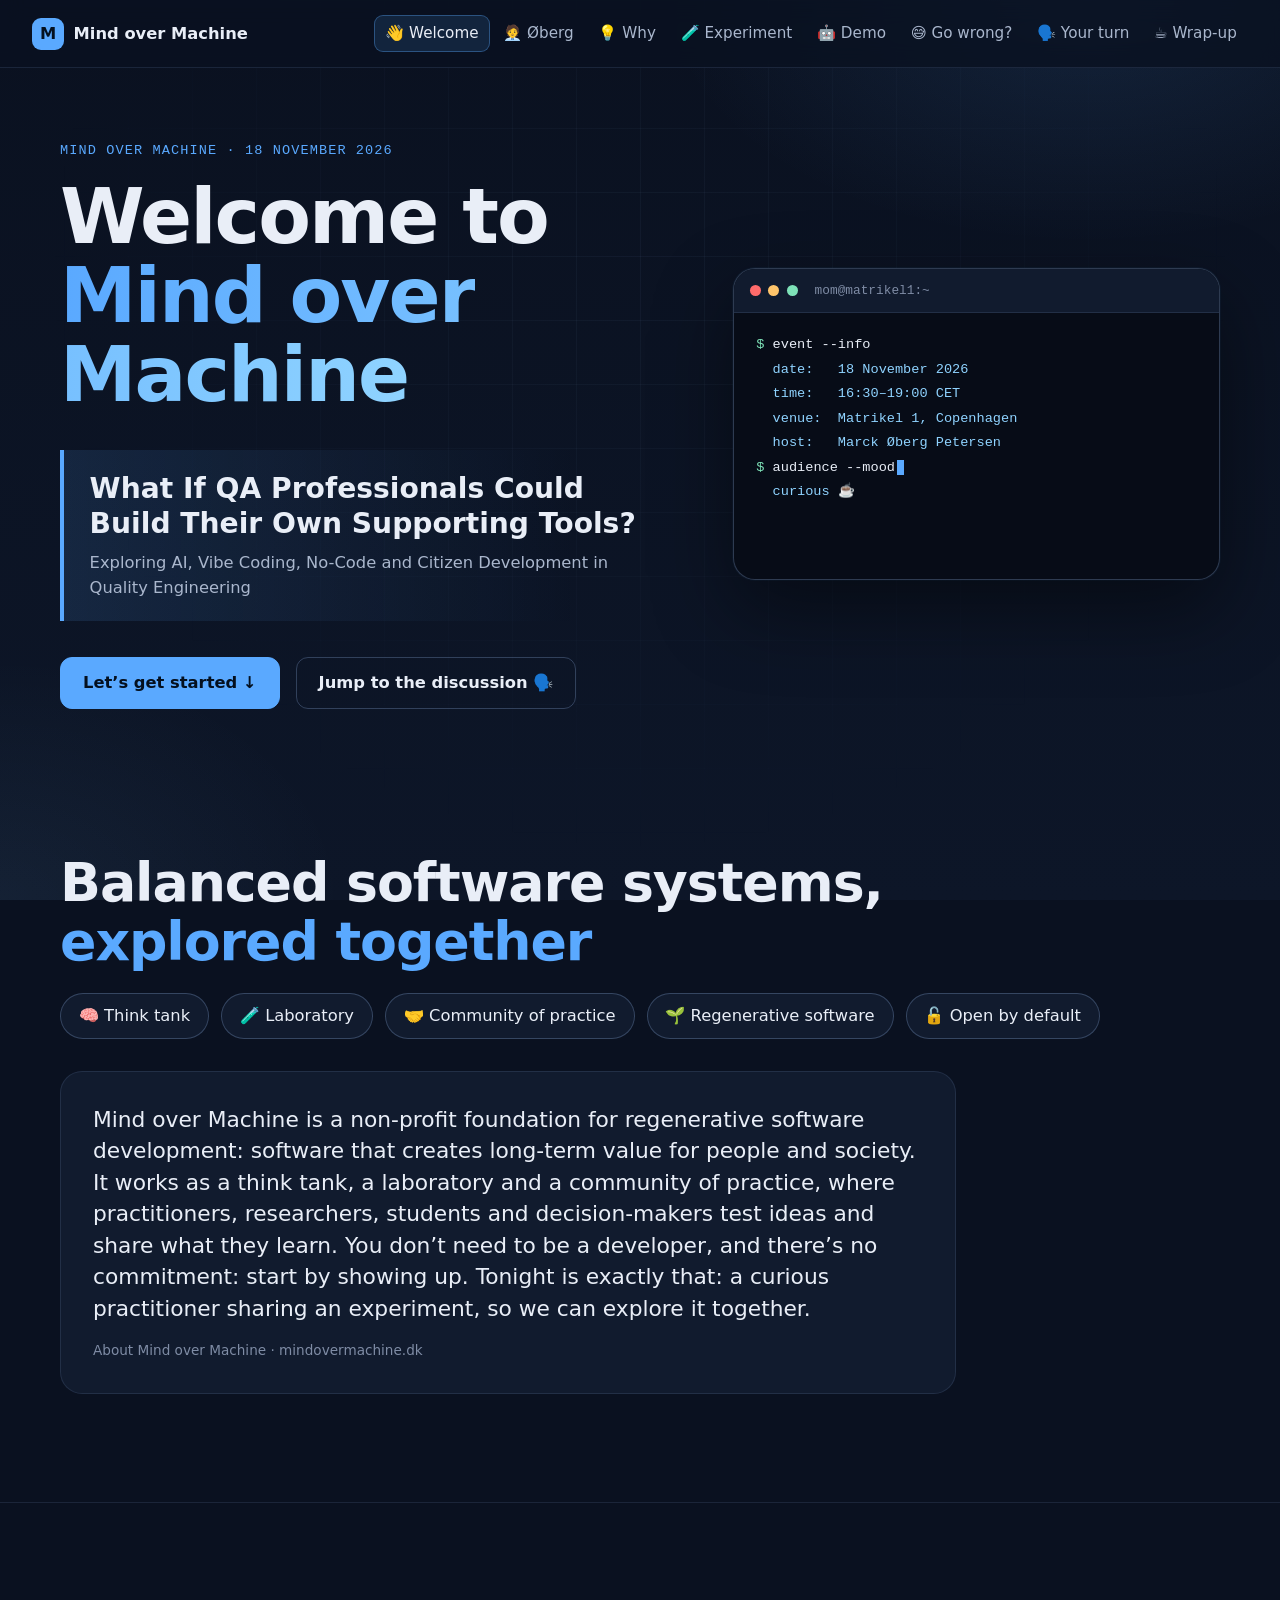
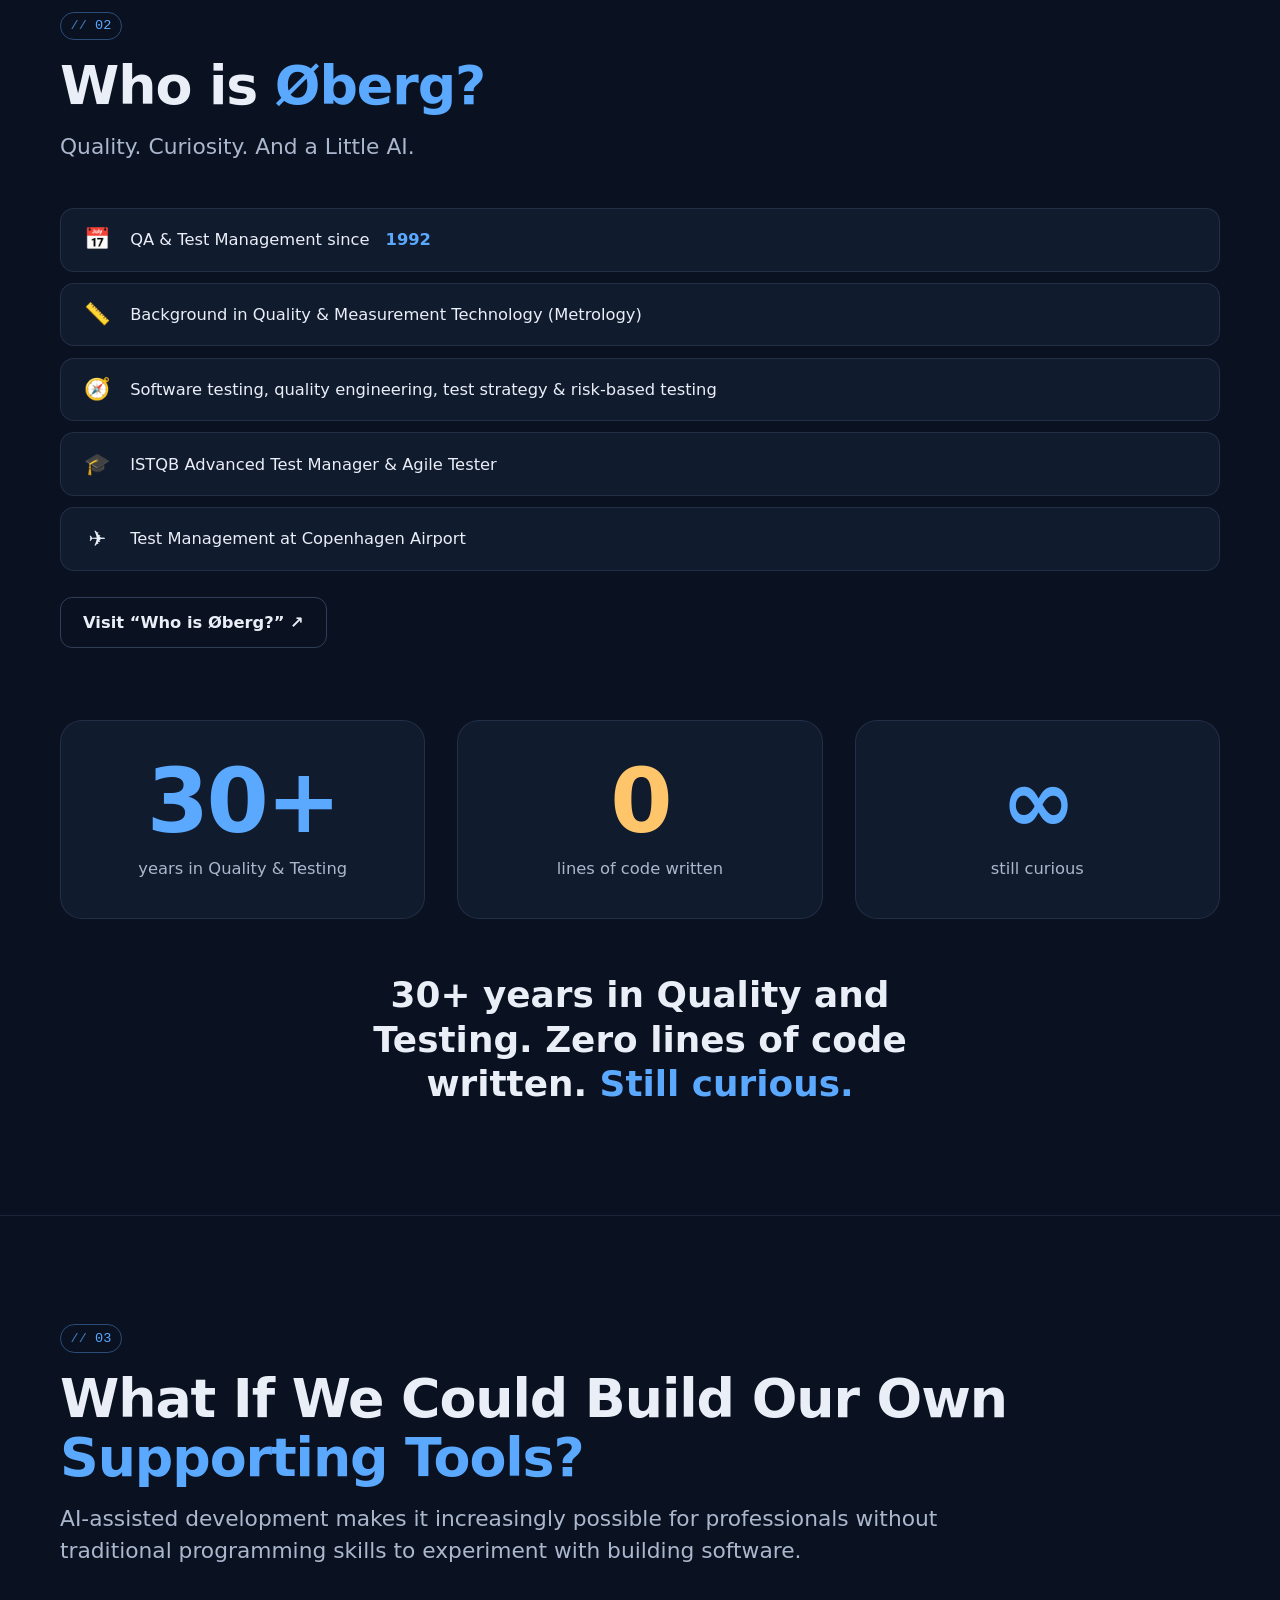
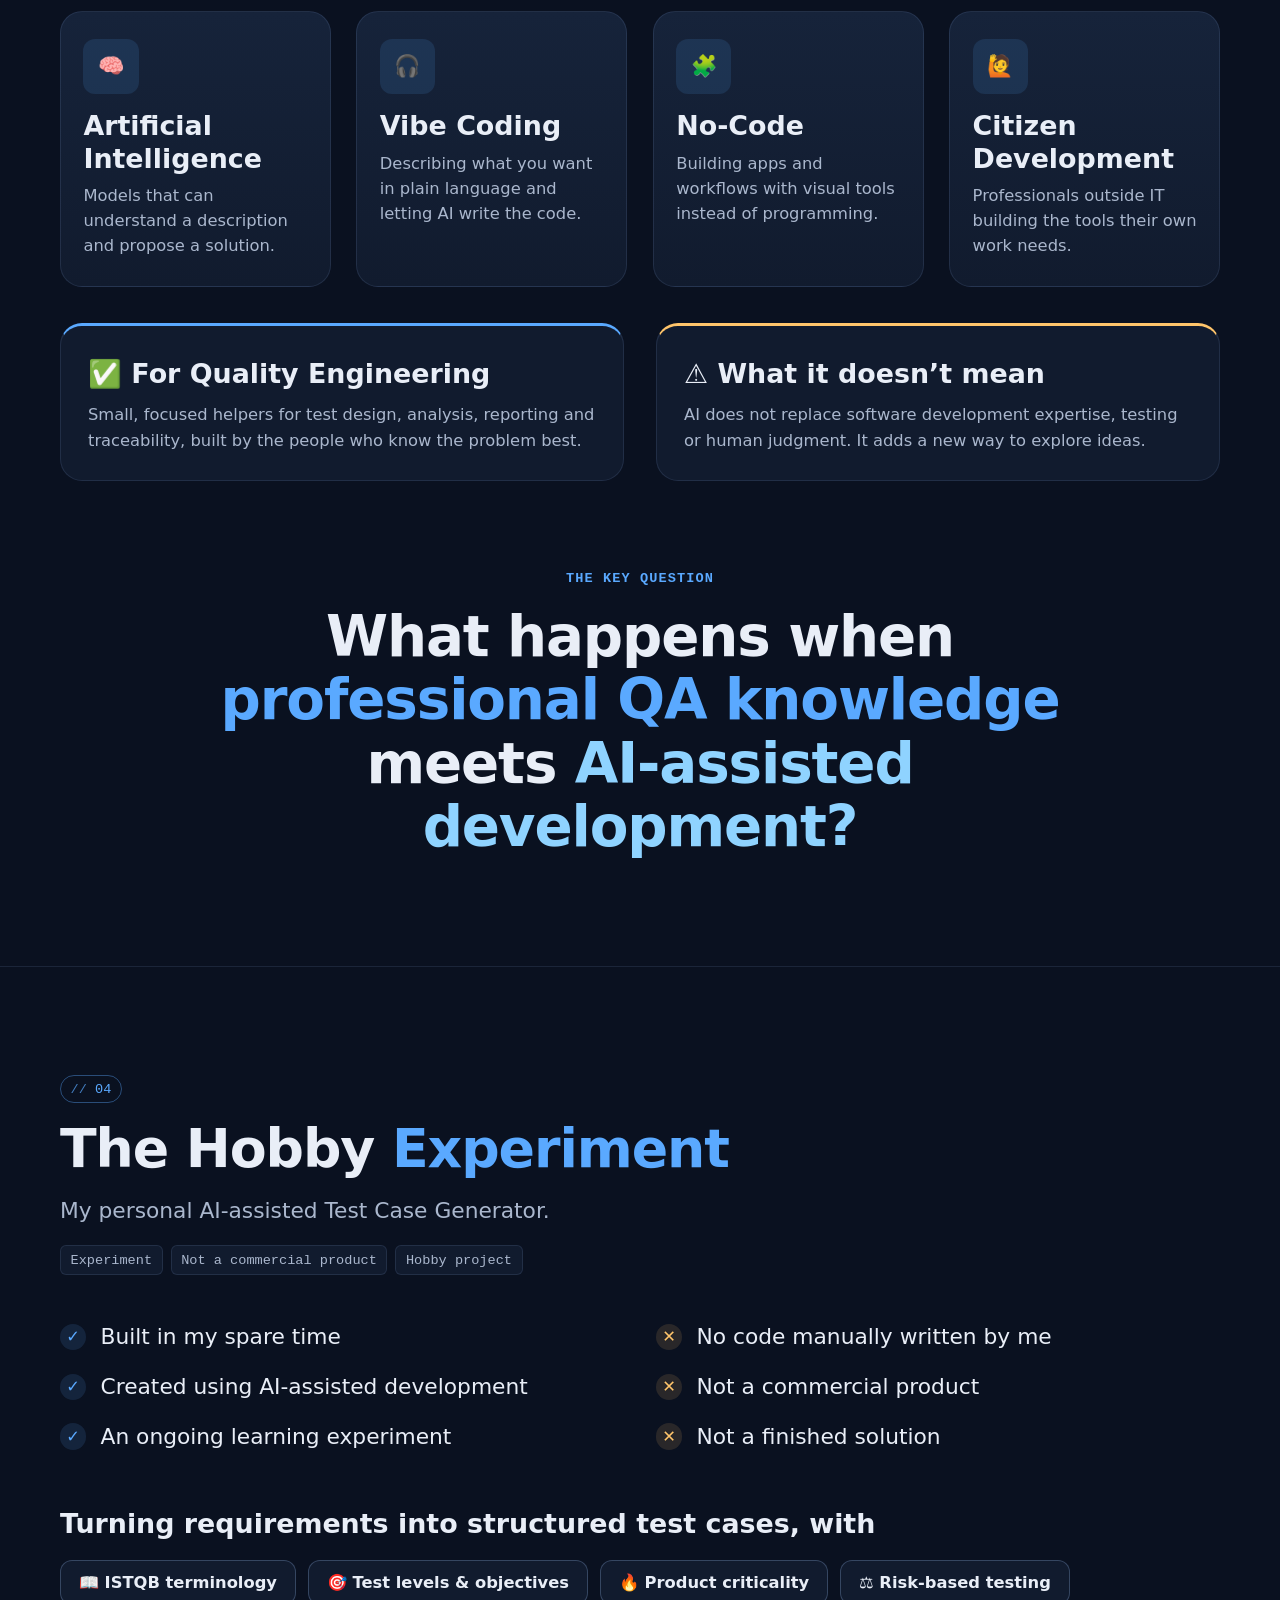
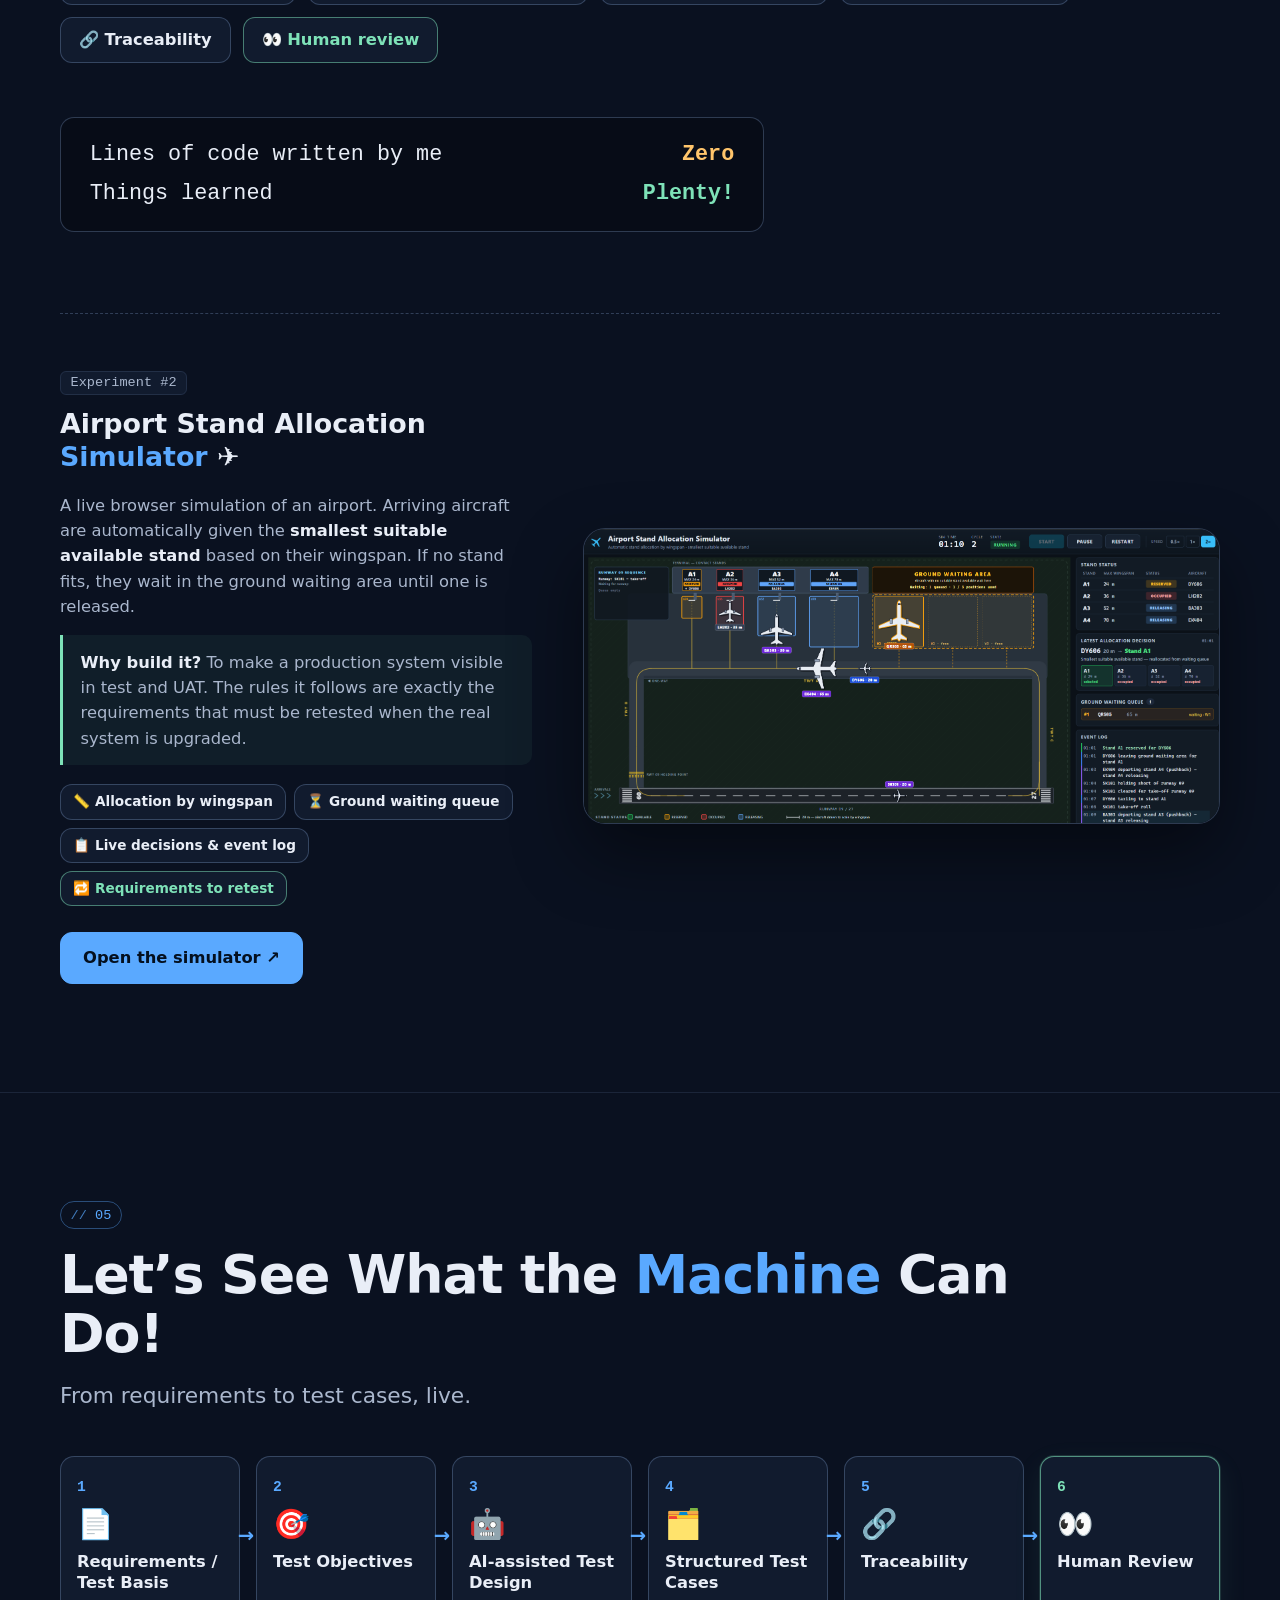
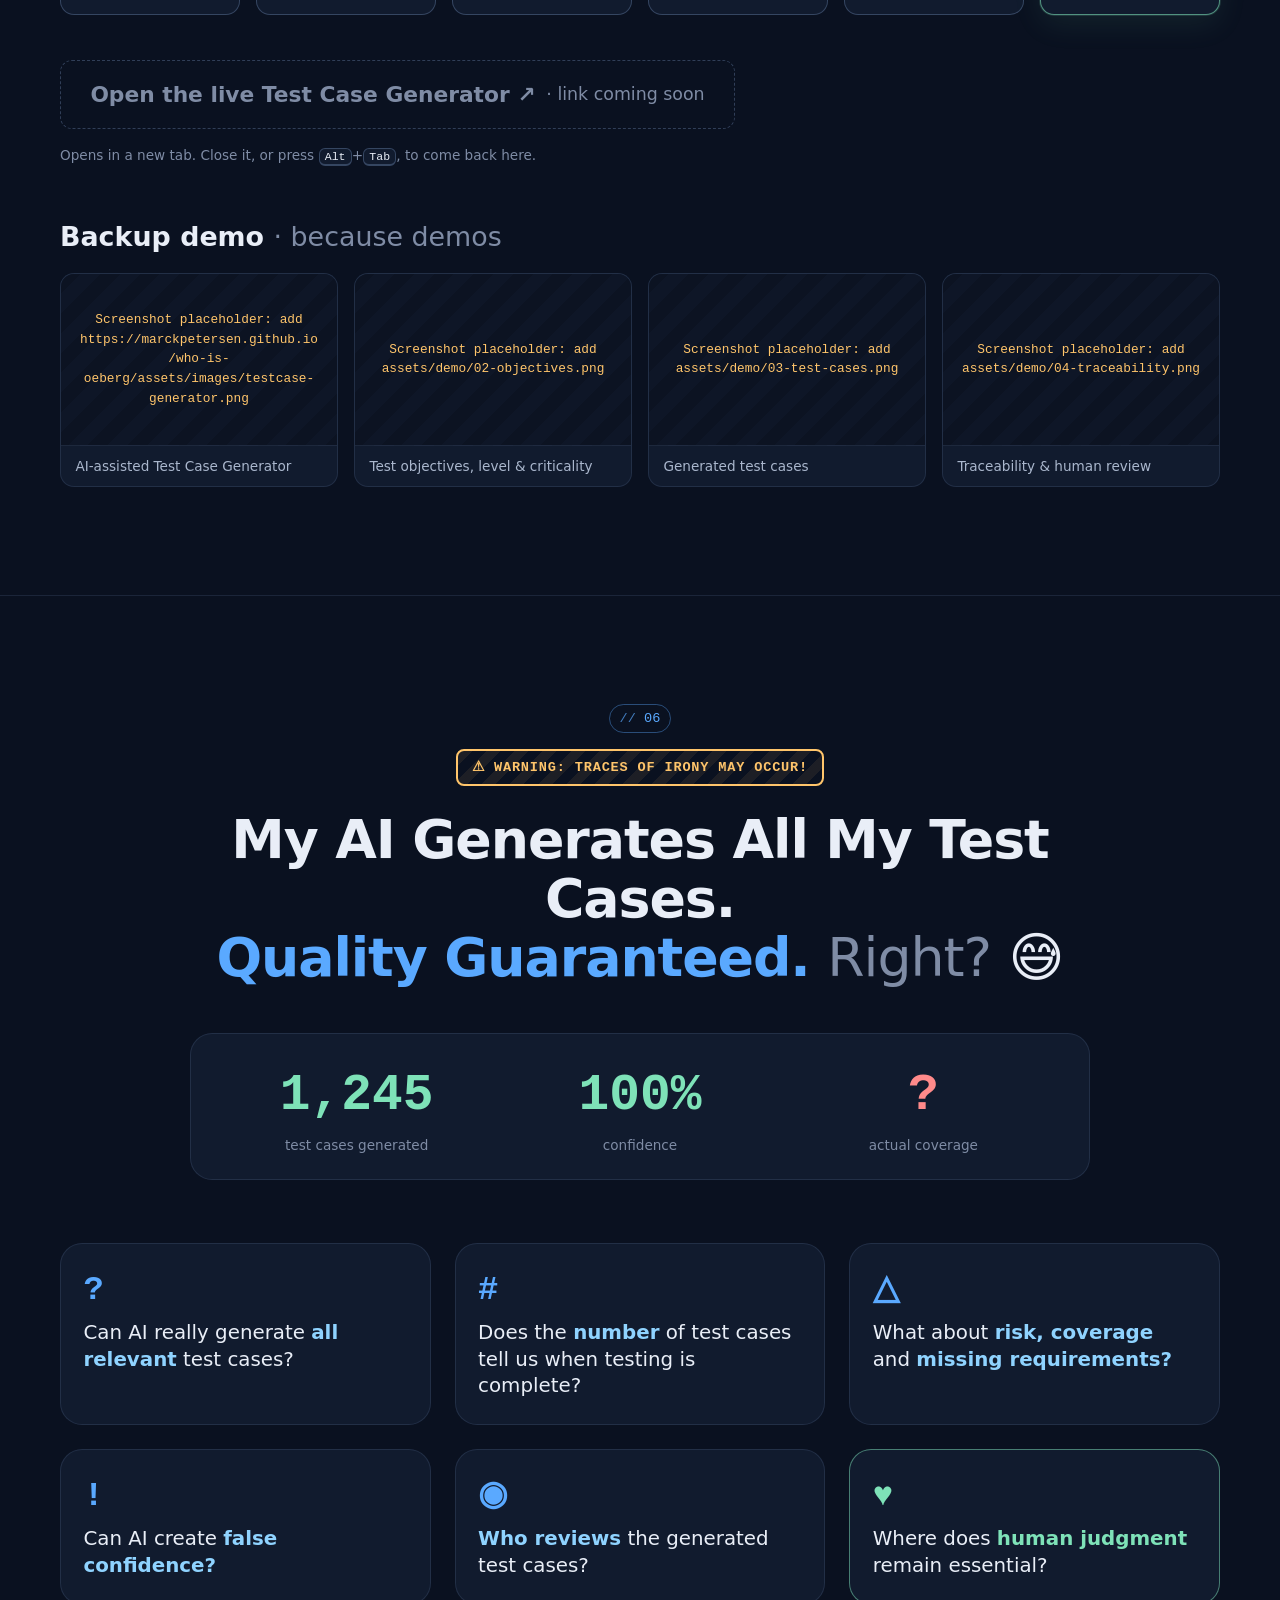
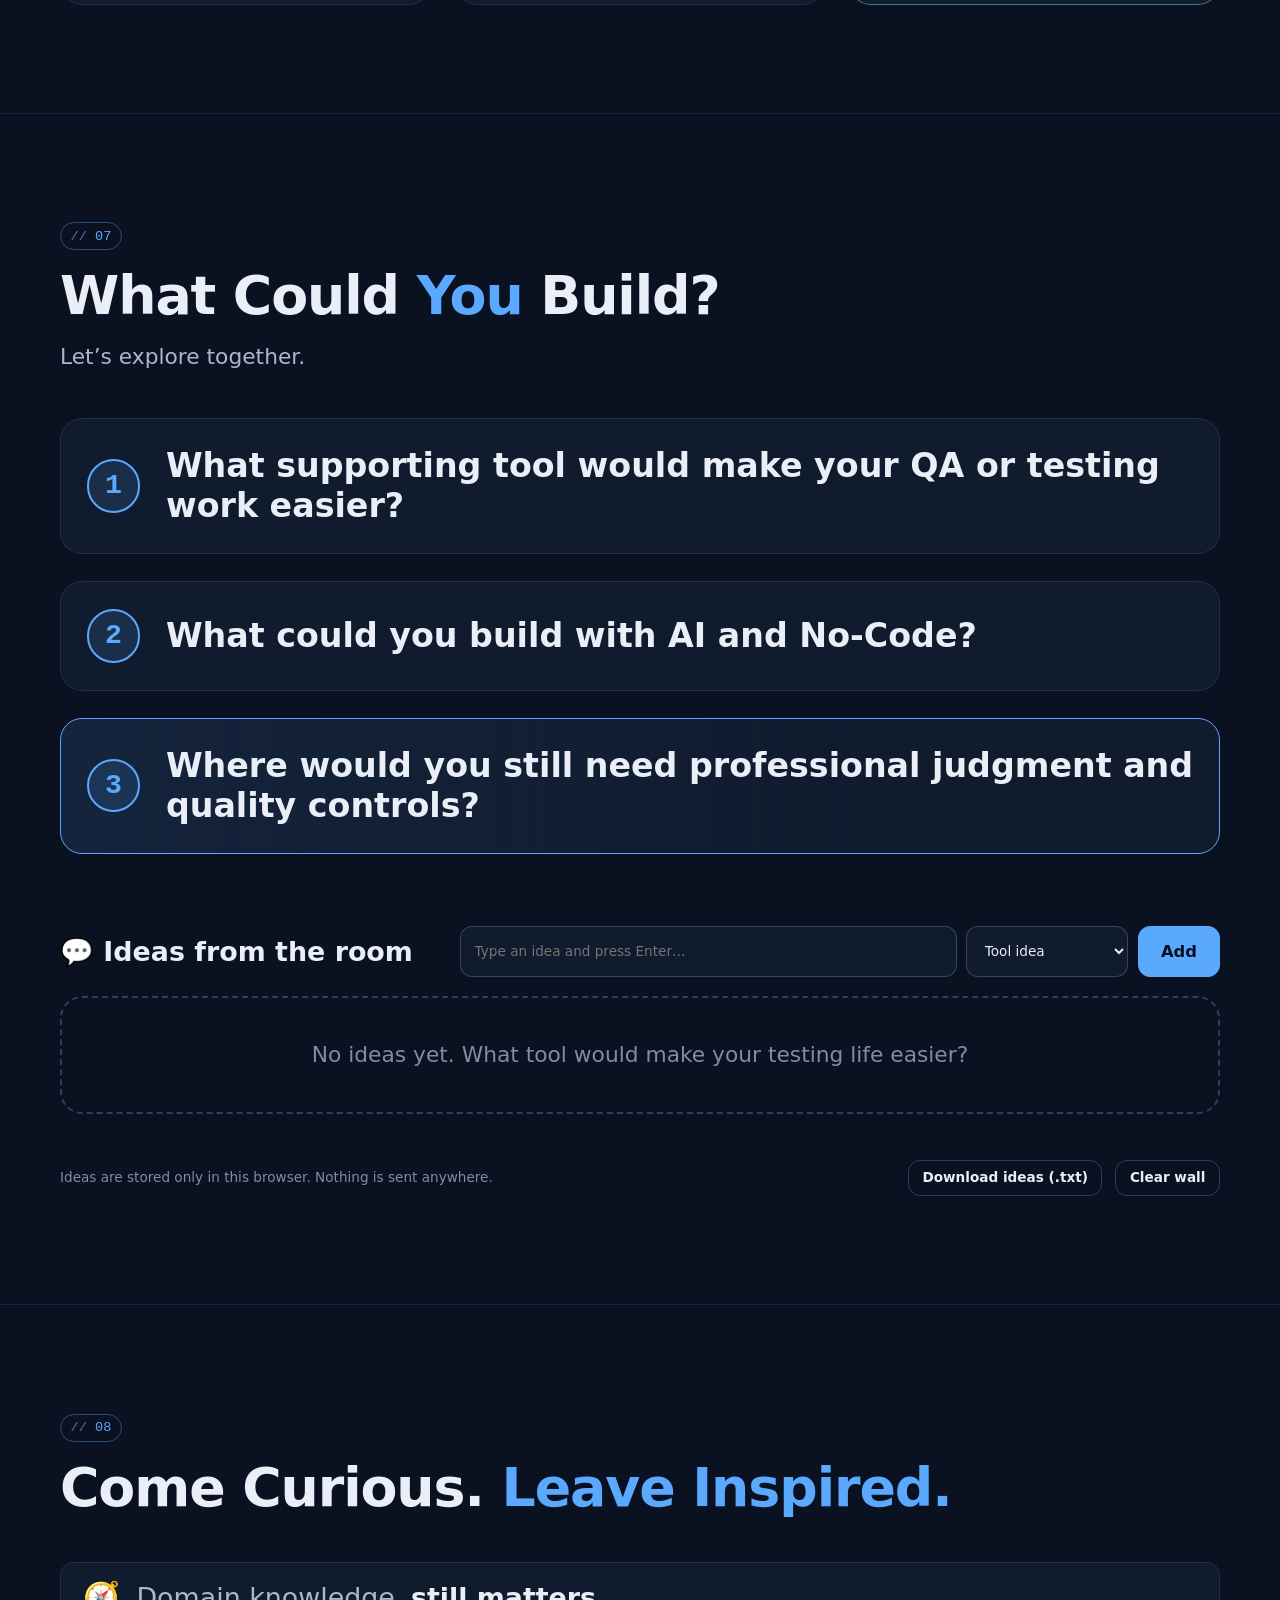
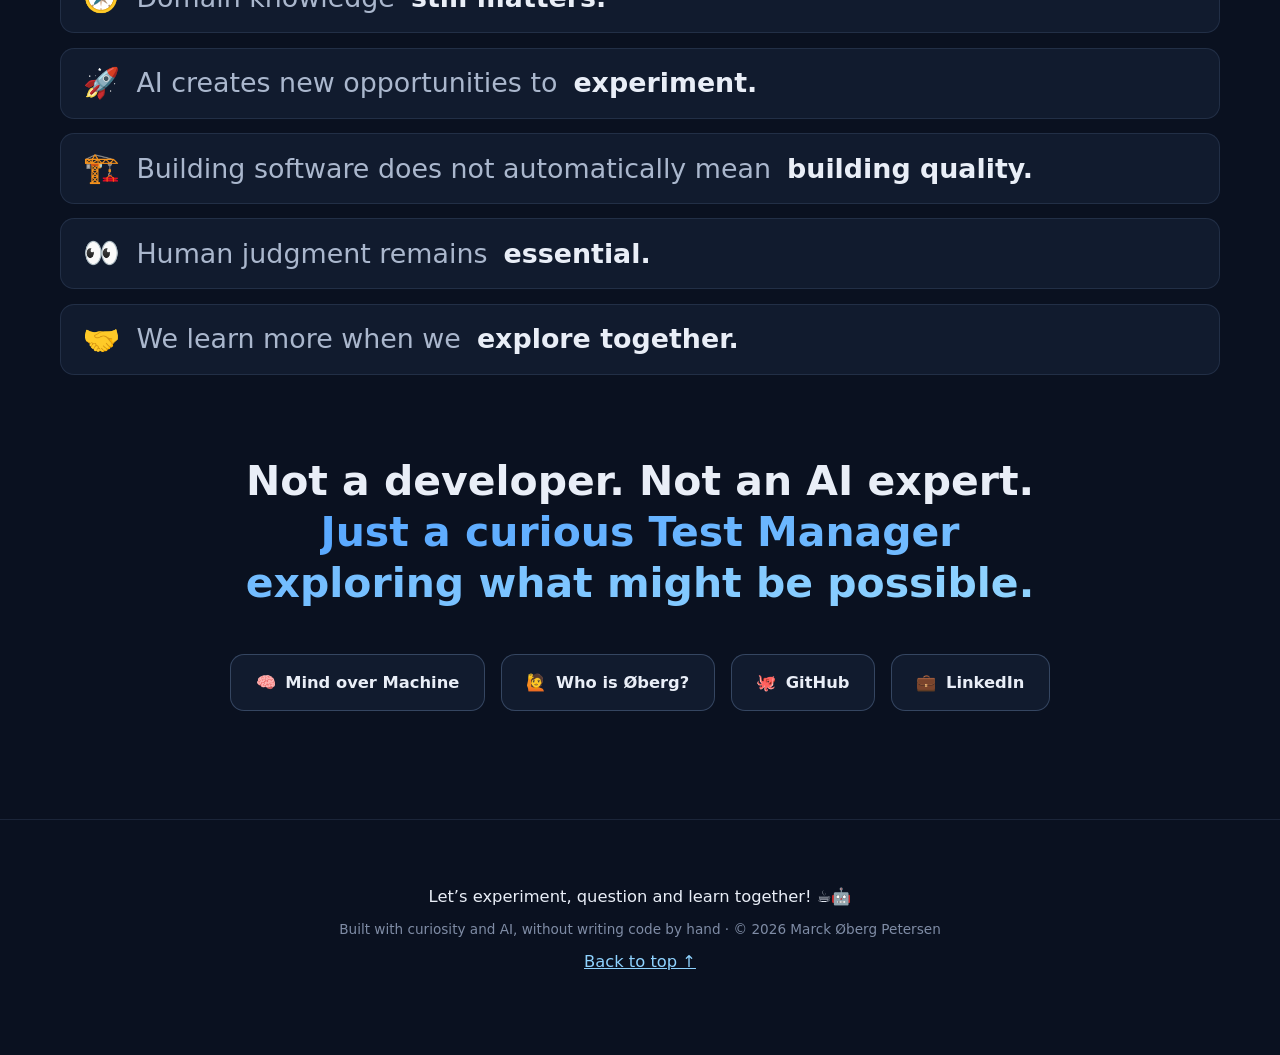
==== commit f1ee101b: "Add Airport Stand Allocation Simulator as experiment #2 Screenshot, short description, link and spea" ====
--- a/index.html
+++ b/index.html
@@ -11,7 +11,7 @@
   <meta property="og:description" content="Exploring AI, Vibe Coding, No-Code and Citizen Development in Quality Engineering. Mind over Machine, 18 November 2026.">
   <meta property="og:type" content="website">
   <link rel="icon" href="assets/favicon.svg" type="image/svg+xml">
-  <link rel="stylesheet" href="css/styles.css?v=20261114b">
+  <link rel="stylesheet" href="css/styles.css?v=20261114c">
 </head>
 <body>
   <a class="skip-link" href="#main">Skip to content</a>
@@ -178,6 +178,25 @@
           <div class="scoreboard__row"><span>Lines of code written by me</span><strong>Zero</strong></div>
           <div class="scoreboard__row scoreboard__row--win"><span>Things learned</span><strong>Plenty!</strong></div>
         </div>
+
+        <div class="sim">
+          <div class="sim__text" data-reveal>
+            <span class="tag">Experiment #2</span>
+            <h3 class="h3">Airport Stand Allocation <span class="accent">Simulator</span> <span aria-hidden="true">✈️</span></h3>
+            <p>A live browser simulation of an airport. Arriving aircraft are automatically given the <strong>smallest suitable available stand</strong> based on their wingspan. If no stand fits, they wait in the ground waiting area until one is released.</p>
+            <p class="sim__why"><strong>Why build it?</strong> To make a production system visible in test and UAT. The rules it follows are exactly the requirements that must be retested when the real system is upgraded.</p>
+            <div class="chips chips--sm" data-stagger>
+              <span class="chip">📏 Allocation by wingspan</span>
+              <span class="chip">⏳ Ground waiting queue</span>
+              <span class="chip">📋 Live decisions &amp; event log</span>
+              <span class="chip chip--human">🔁 Requirements to retest</span>
+            </div>
+            <a class="btn btn--primary" data-link="standSimulator">Open the simulator ↗</a>
+          </div>
+          <button type="button" class="sim__shot" data-reveal data-lightbox="assets/airport-stand-simulator.png" data-caption="Airport Stand Allocation Simulator" aria-label="Enlarge screenshot of the Airport Stand Allocation Simulator">
+            <img src="assets/airport-stand-simulator.png" alt="Screenshot of the Airport Stand Allocation Simulator: stands A1 to A4, a taxiway, the runway, a ground waiting area, stand status, the latest allocation decision and an event log." loading="lazy">
+          </button>
+        </div>
       </div>
     </section>
 
@@ -343,9 +362,9 @@
 
   <div class="blackout" id="blackout" hidden></div>
 
-  <script src="js/config.js?v=20261114b"></script>
-  <script src="js/notes.js?v=20261114b"></script>
-  <script src="js/notes-render.js?v=20261114b"></script>
-  <script src="js/site.js?v=20261114b"></script>
+  <script src="js/config.js?v=20261114c"></script>
+  <script src="js/notes.js?v=20261114c"></script>
+  <script src="js/notes-render.js?v=20261114c"></script>
+  <script src="js/site.js?v=20261114c"></script>
 </body>
 </html>
--- a/css/styles.css
+++ b/css/styles.css
@@ -205,6 +205,18 @@
 .scoreboard__row { display: flex; justify-content: space-between; gap: 2rem; font-size: var(--fs-lead); }
 .scoreboard__row strong { color: var(--warm); }
 .scoreboard__row--win strong { color: var(--human); }
+
+/* ---------- Simulator (experiment #2) ---------- */
+.sim { display: grid; grid-template-columns: 1fr 1.35fr; gap: clamp(1.5rem, 4vw, 3.5rem); align-items: center; margin-top: clamp(3.5rem, 9vh, 5.5rem); padding-top: clamp(2.5rem, 6vh, 3.5rem); border-top: 1px dashed var(--line-strong); }
+.sim__text .h3 { margin-top: .8rem; }
+.sim__text p { color: var(--text-dim); margin-bottom: 1rem; }
+.sim__text strong { color: var(--text); }
+.sim__why { padding: .9rem 1.1rem; border-left: 3px solid var(--human); background: rgba(126,226,184,.06); border-radius: 0 10px 10px 0; }
+.chips--sm { margin: 1.2rem 0 1.6rem; gap: .5rem; }
+.chips--sm .chip { font-size: var(--fs-small); padding: .45em .9em; }
+.sim__shot { padding: 0; border: 1px solid var(--line-strong); border-radius: var(--radius-lg); overflow: hidden; background: #070c17; cursor: zoom-in; box-shadow: 0 30px 70px rgba(0,0,0,.45); transition: border-color 200ms, transform 300ms var(--ease), opacity 800ms var(--ease); }
+.sim__shot:hover { border-color: var(--accent); }
+.sim__shot img { width: 100%; }
 
 /* ---------- Demo flow ---------- */
 .flow { list-style: none; margin: 0; padding: 0; display: grid; grid-template-columns: repeat(6, 1fr); gap: 1rem; position: relative; }
@@ -327,7 +339,7 @@
   .nav__menu a span { display: none; }
 }
 @media (max-width: 1000px) {
-  .hero, .about { grid-template-columns: 1fr; }
+  .hero, .about, .sim { grid-template-columns: 1fr; }
   .about .portrait { max-width: 320px; }
   .cards--4 { grid-template-columns: repeat(2, 1fr); }
   .flow { grid-template-columns: repeat(3, 1fr); }
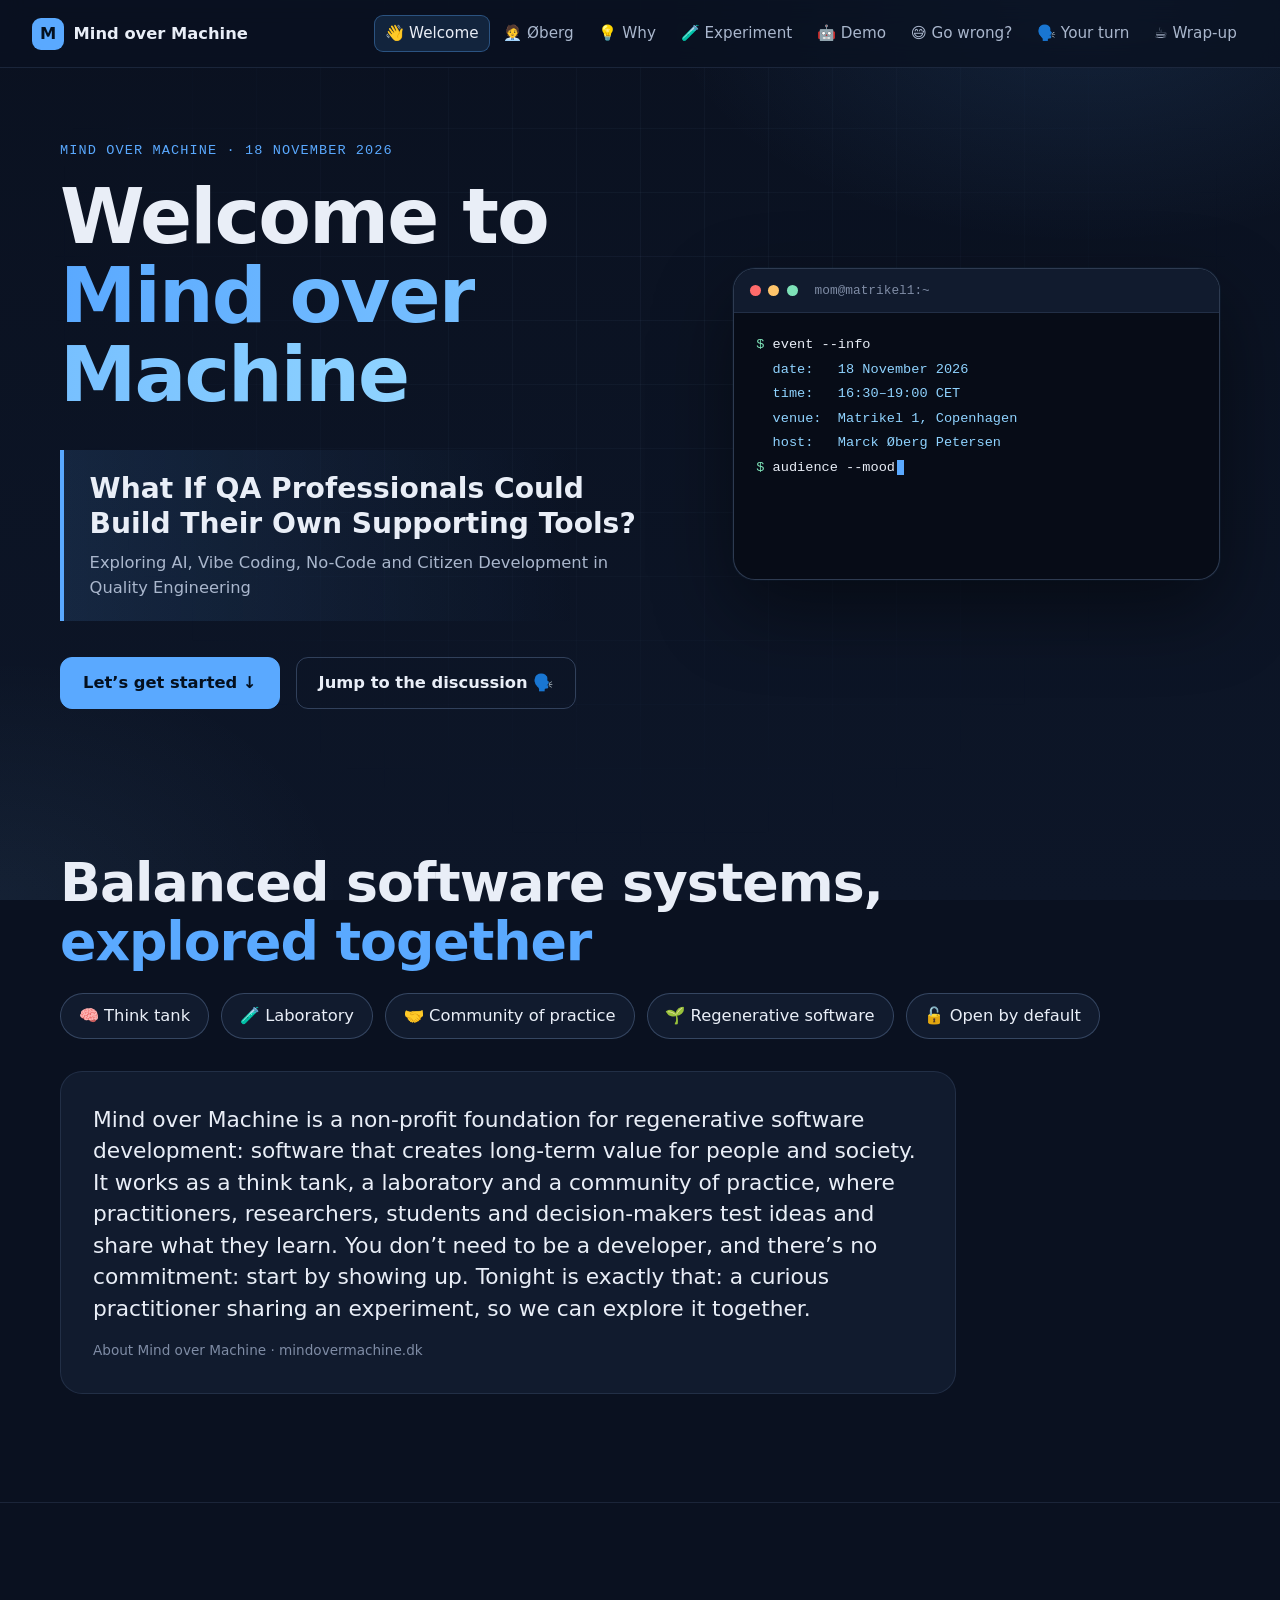
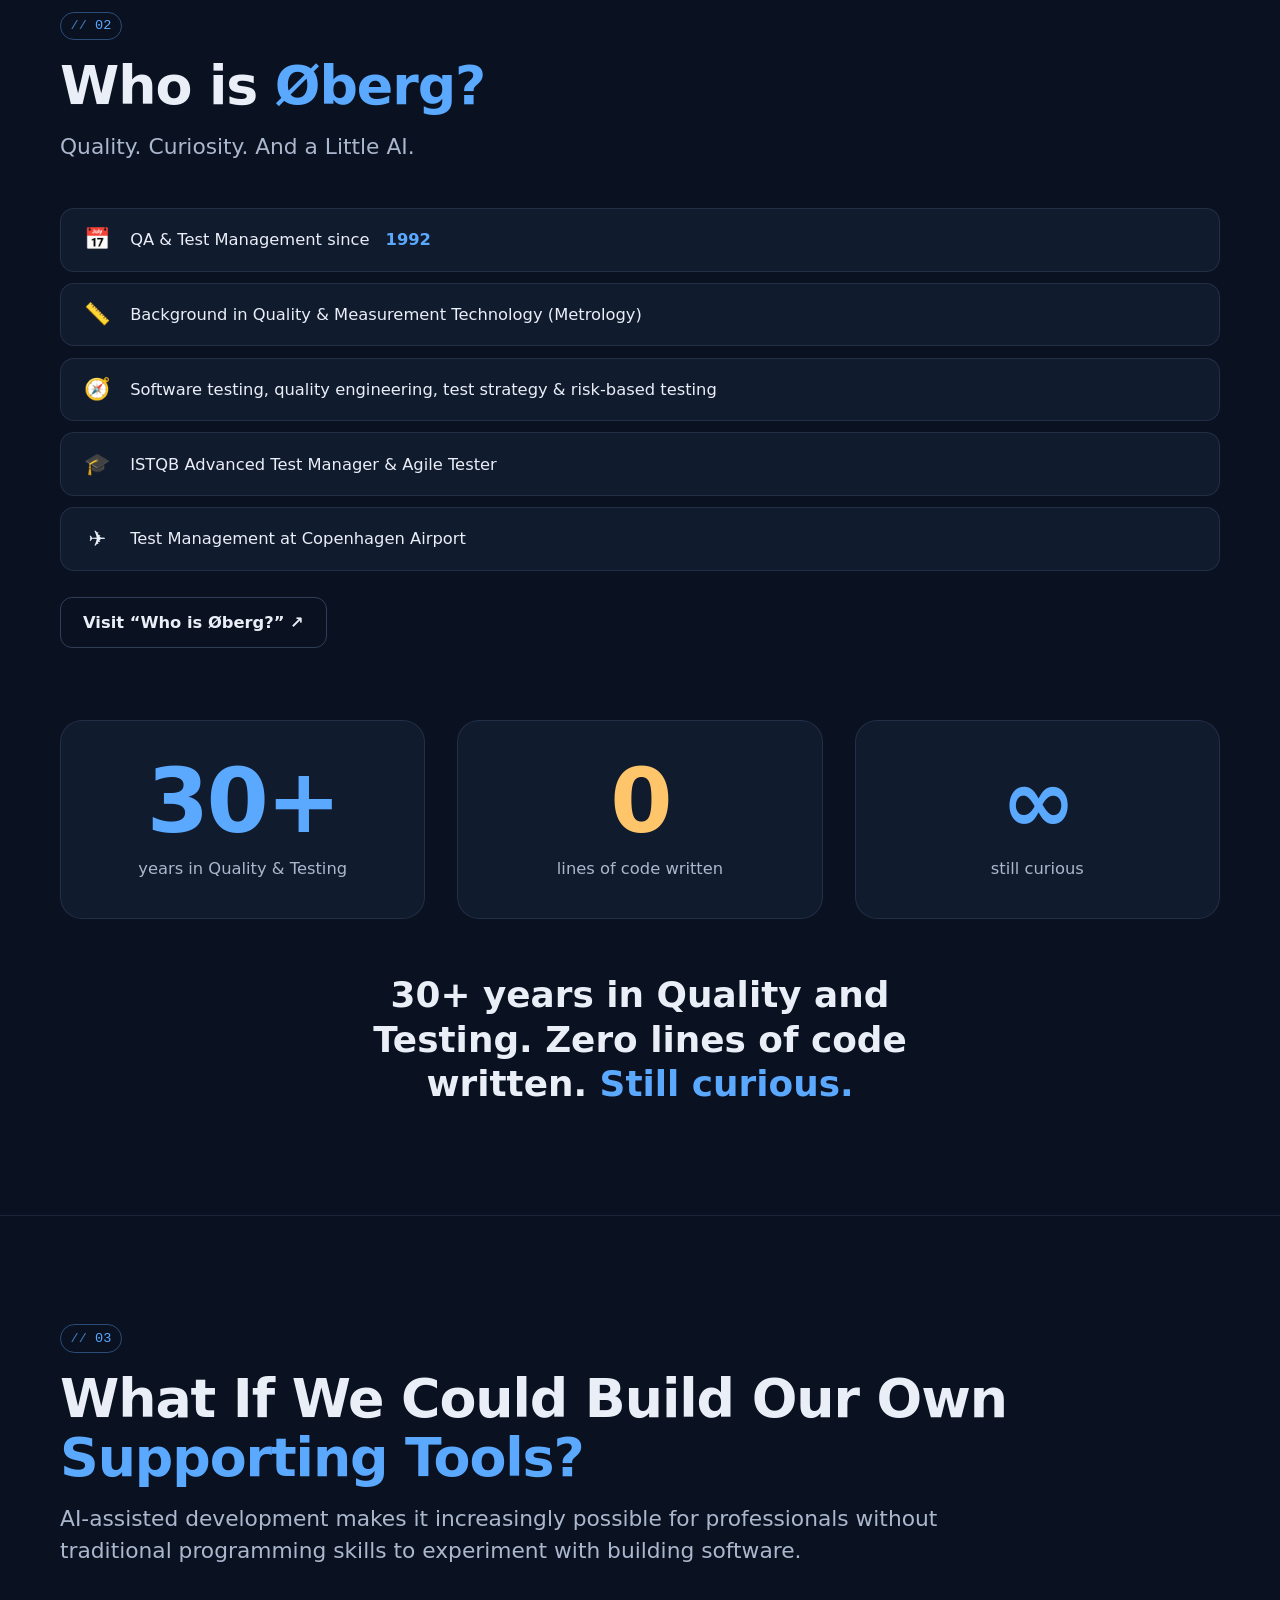
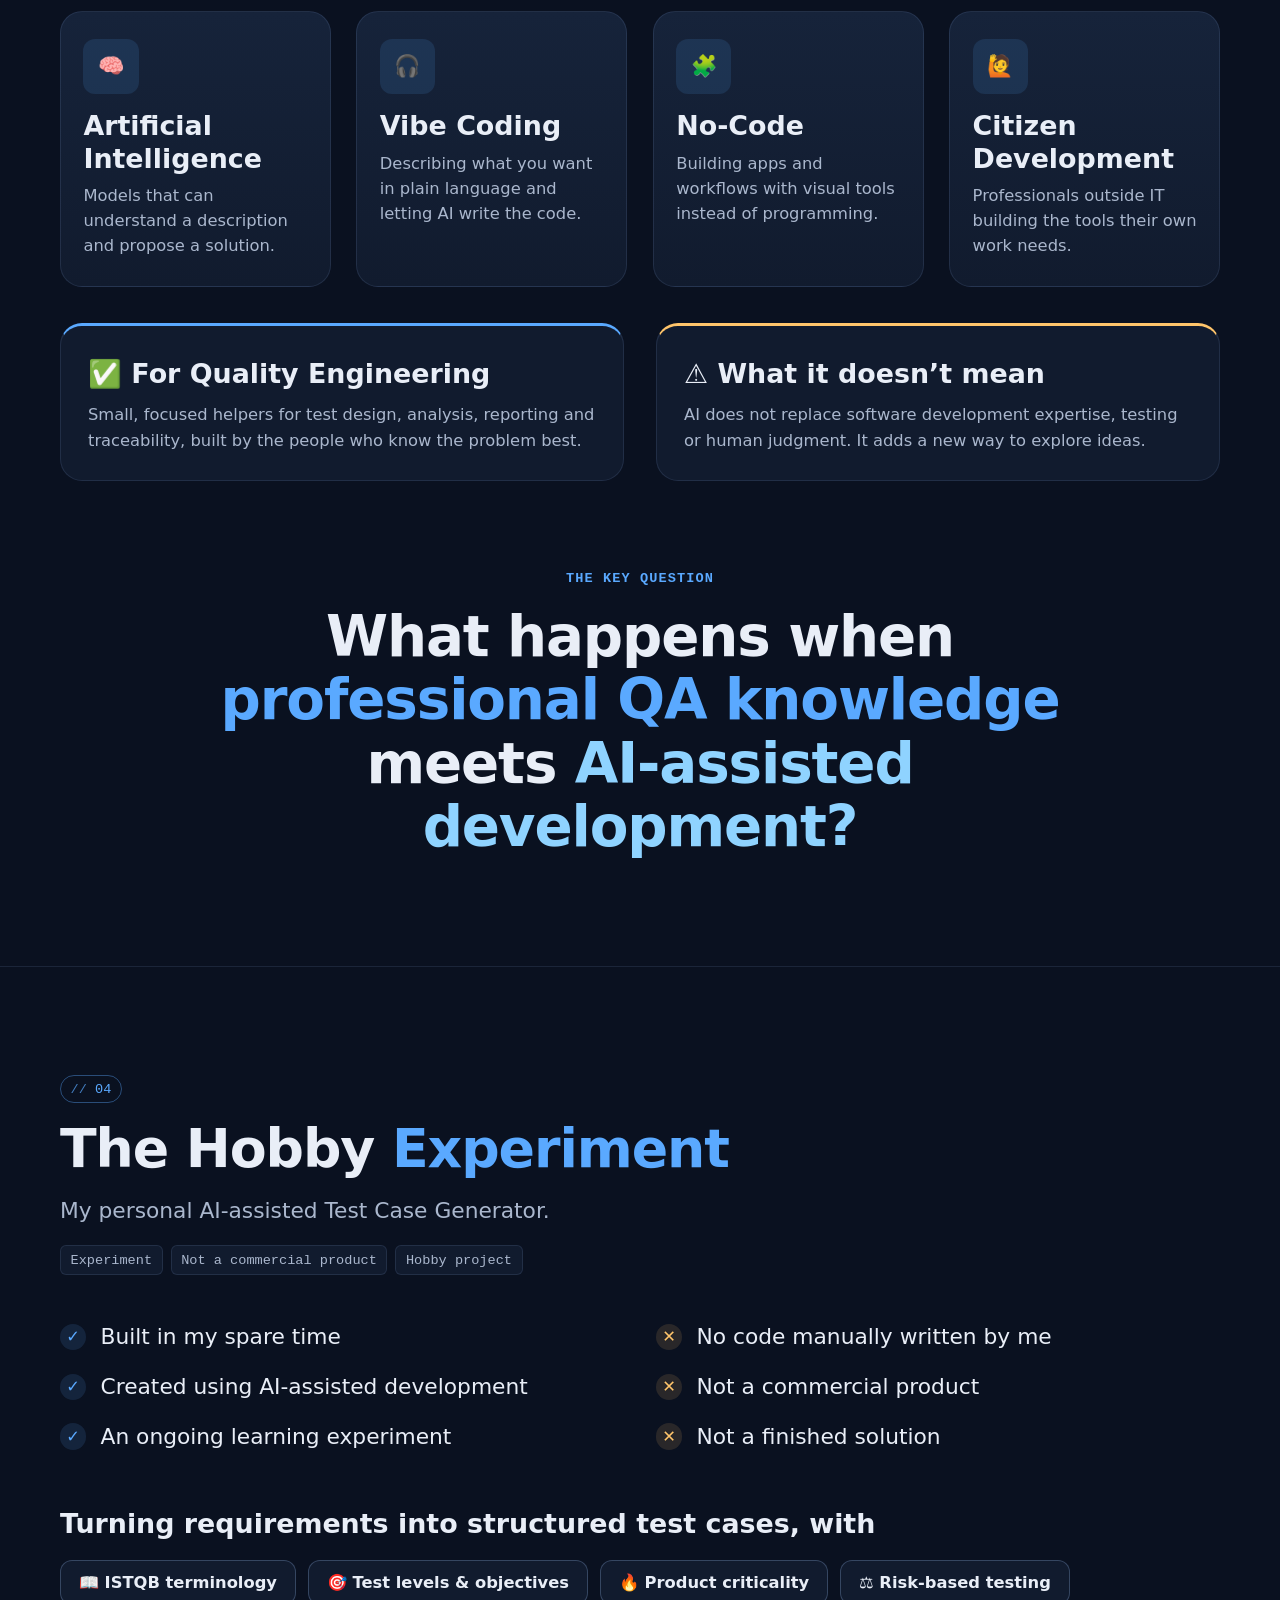
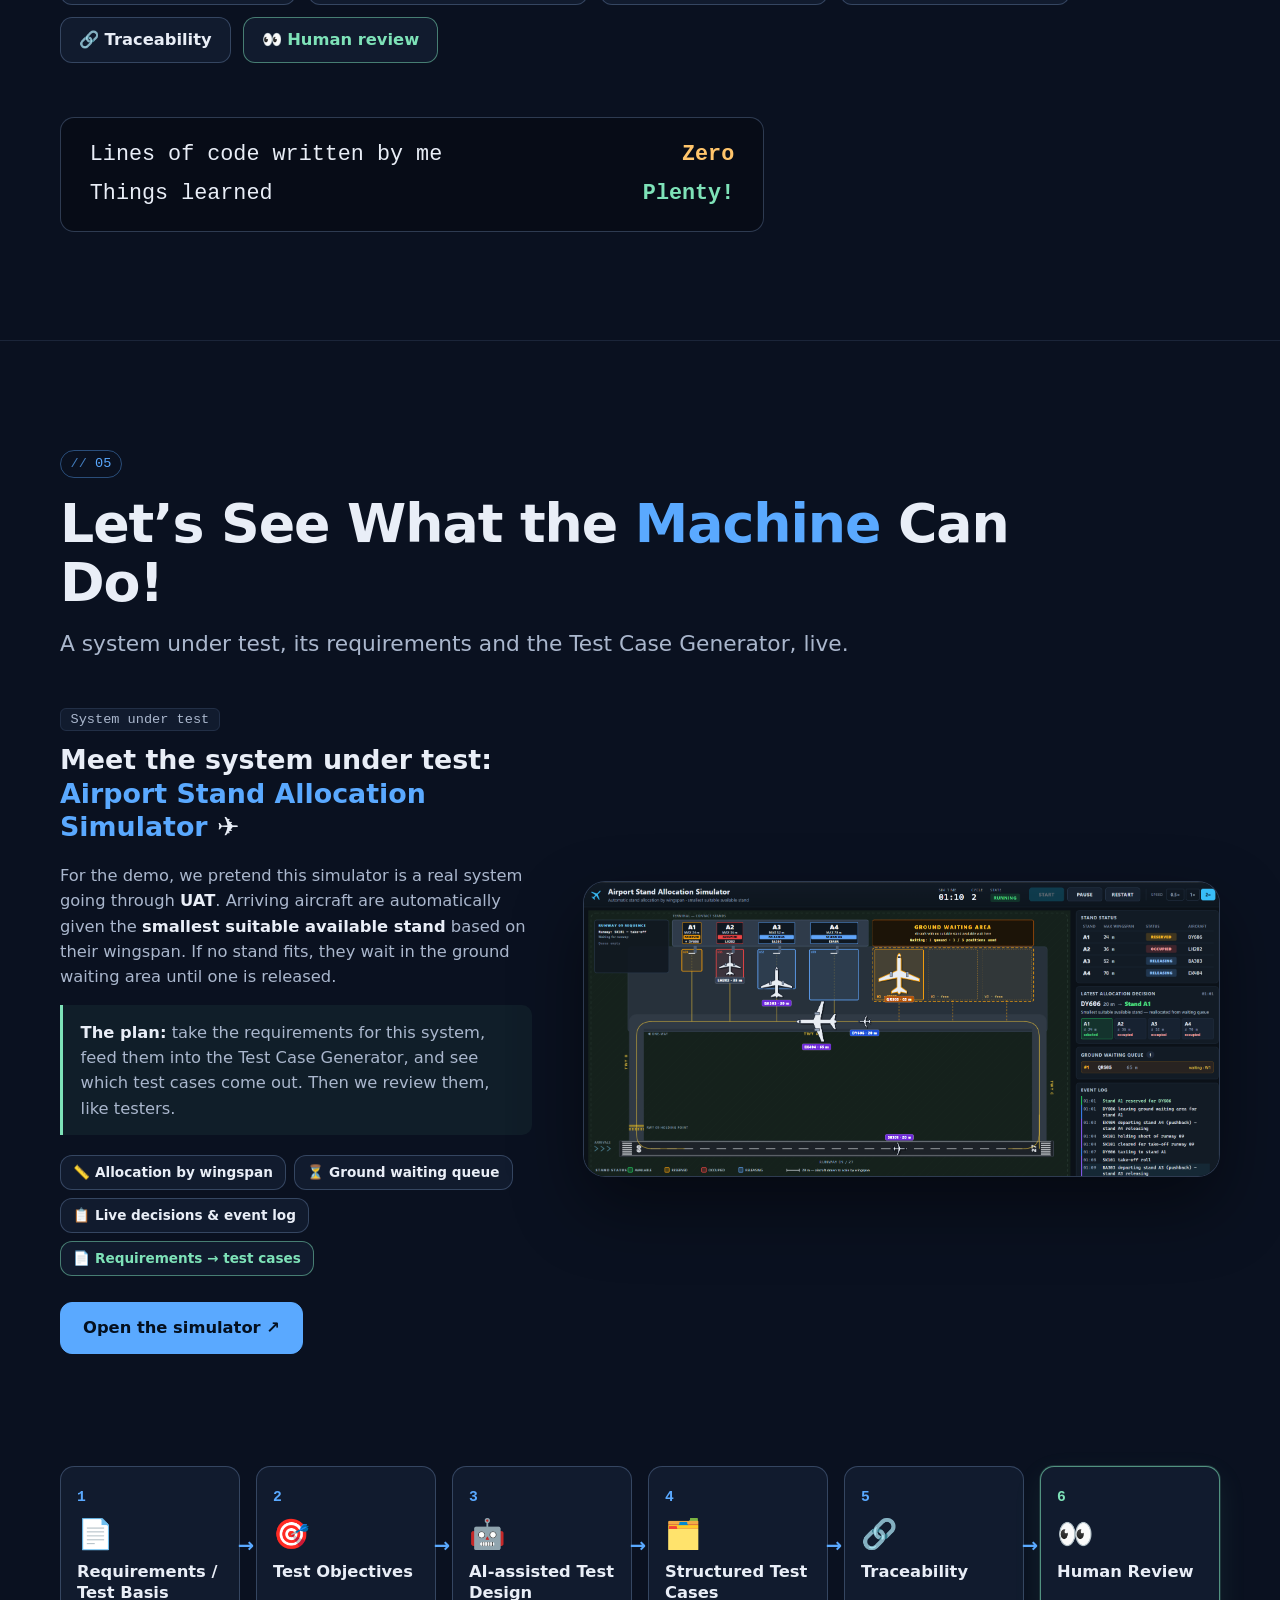
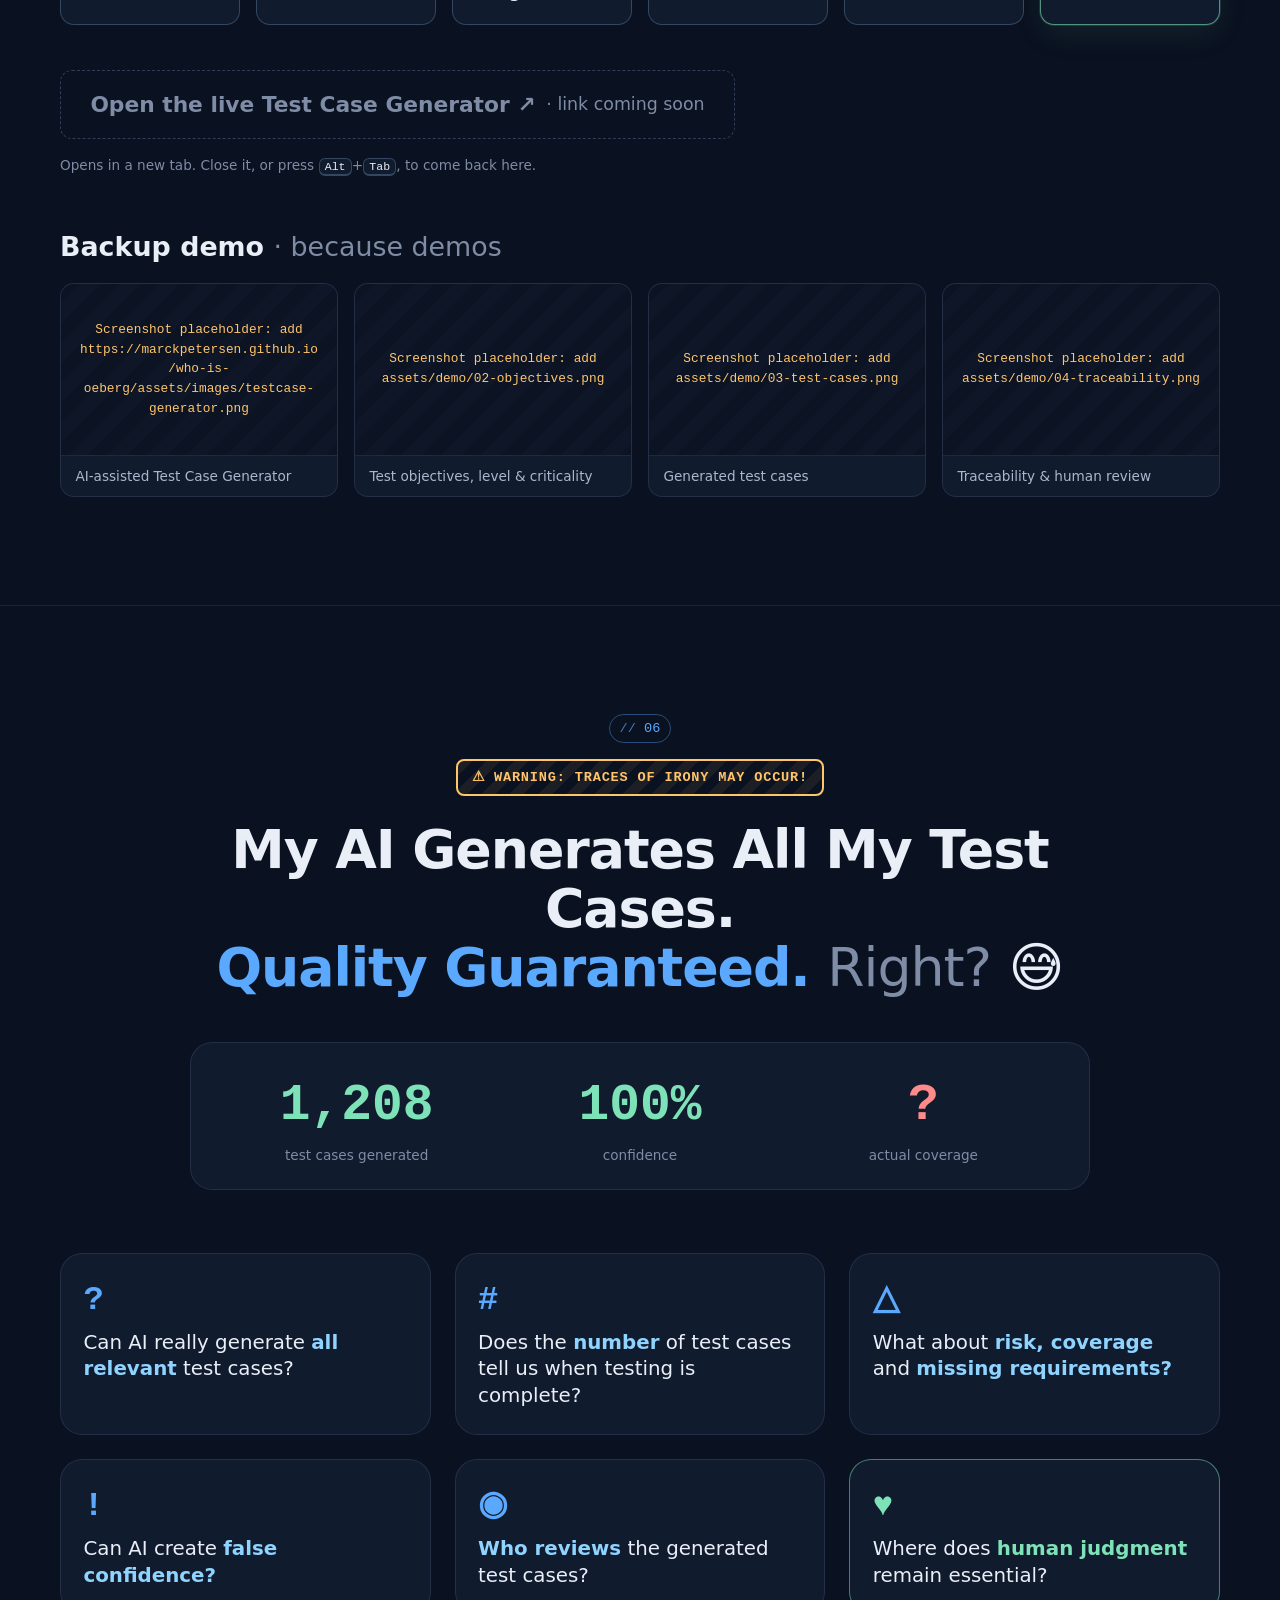
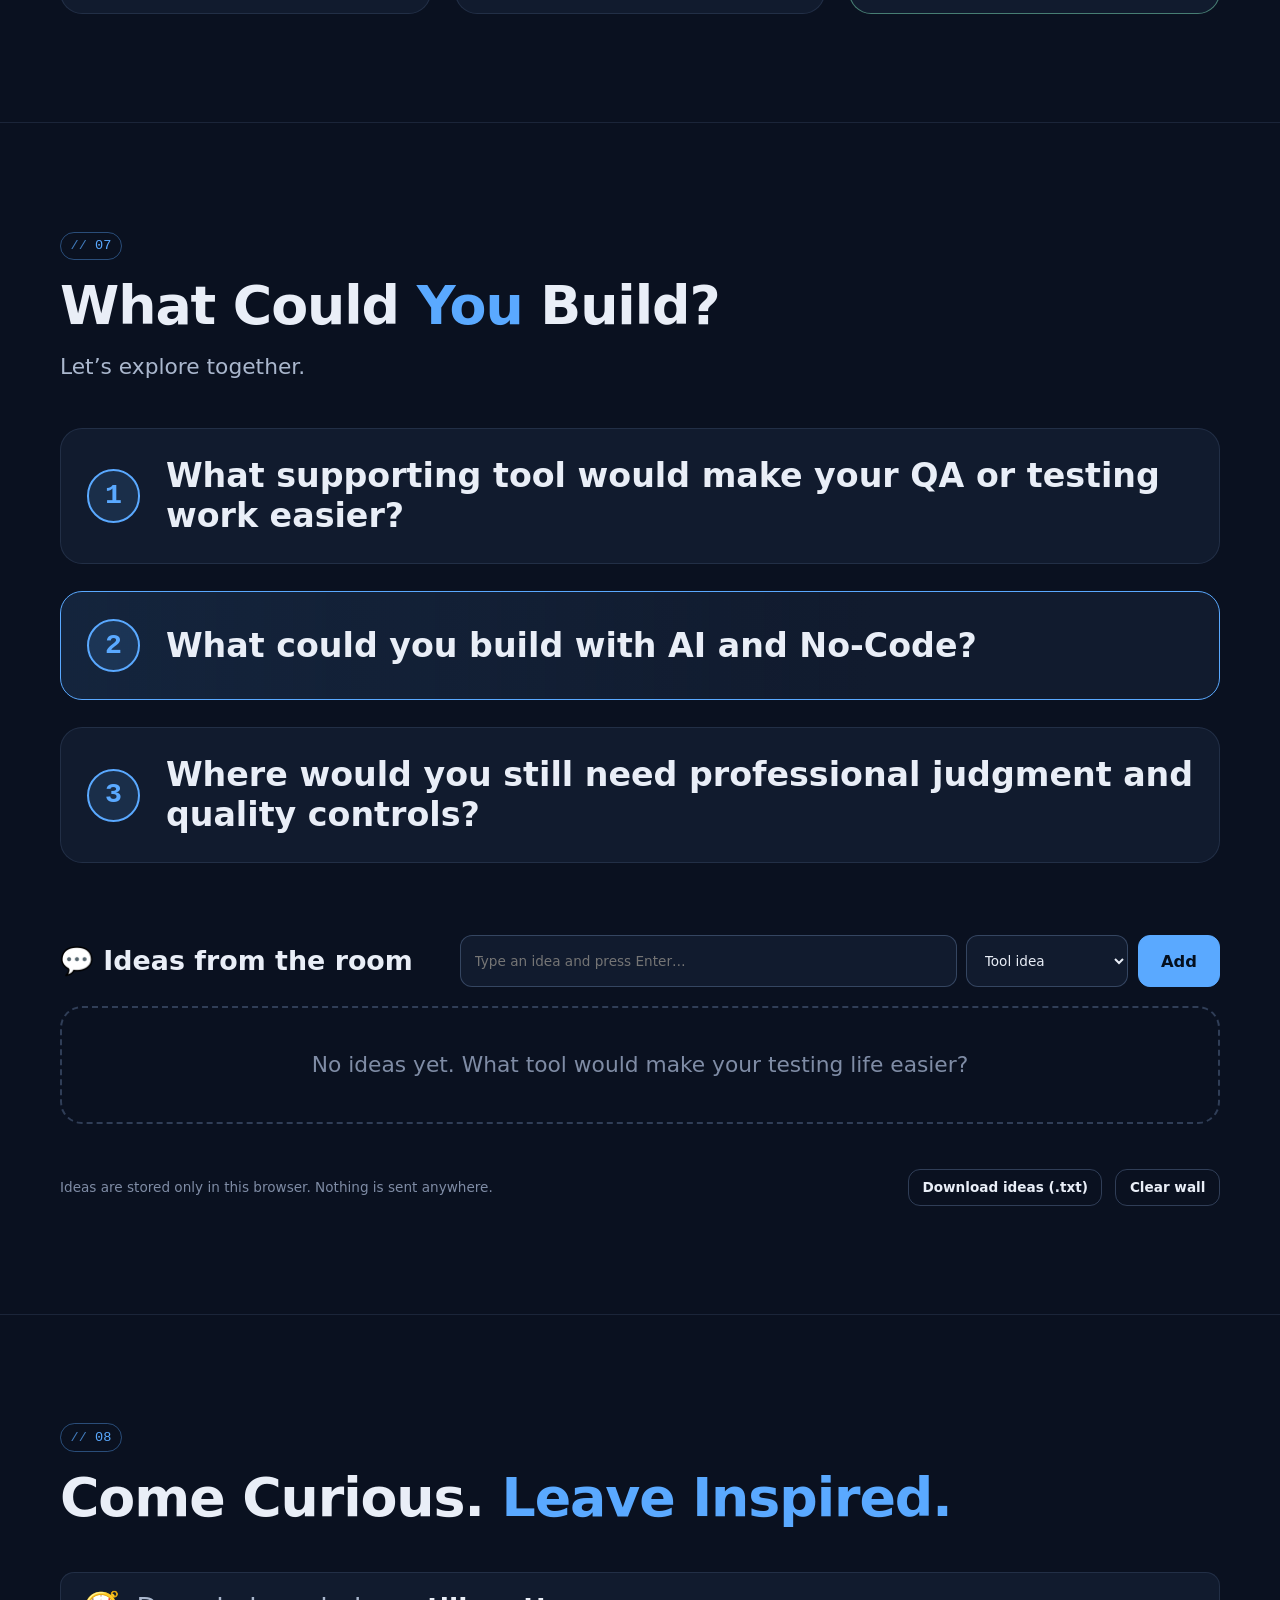
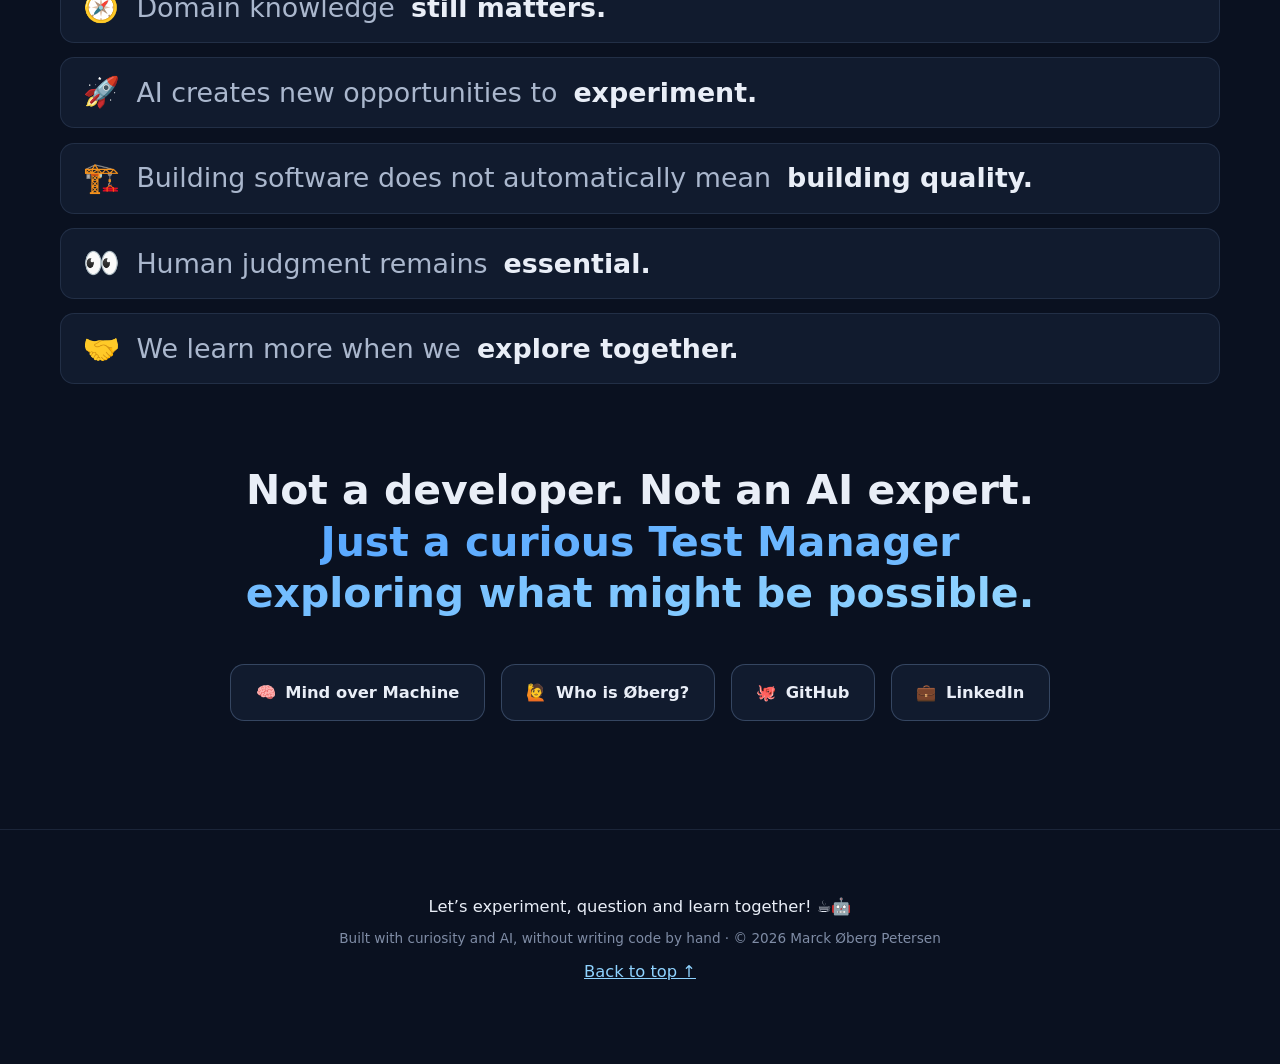
==== commit 6ca08ccb: "Move simulator into the demo as the system under test The Airport Stand Allocation Simulator now ope" ====
--- a/index.html
+++ b/index.html
@@ -11,7 +11,7 @@
   <meta property="og:description" content="Exploring AI, Vibe Coding, No-Code and Citizen Development in Quality Engineering. Mind over Machine, 18 November 2026.">
   <meta property="og:type" content="website">
   <link rel="icon" href="assets/favicon.svg" type="image/svg+xml">
-  <link rel="stylesheet" href="css/styles.css?v=20261114c">
+  <link rel="stylesheet" href="css/styles.css?v=20261114d">
 </head>
 <body>
   <a class="skip-link" href="#main">Skip to content</a>
@@ -179,36 +179,38 @@
           <div class="scoreboard__row scoreboard__row--win"><span>Things learned</span><strong>Plenty!</strong></div>
         </div>
 
-        <div class="sim">
+      </div>
+    </section>
+
+    <!-- ===================== 5. LIVE DEMO ===================== -->
+    <section class="section" id="demo" data-label="Live Demo: From Requirements to Test Cases" aria-labelledby="h-demo">
+      <div class="wrap">
+        <header class="section-head" data-reveal>
+          <span class="section-num">05</span>
+          <h2 id="h-demo" class="h2">Let’s See What the <span class="accent">Machine</span> Can Do!</h2>
+          <p class="lead">A system under test, its requirements and the Test Case Generator, live.</p>
+        </header>
+
+        <div class="sim sim--sut">
           <div class="sim__text" data-reveal>
-            <span class="tag">Experiment #2</span>
-            <h3 class="h3">Airport Stand Allocation <span class="accent">Simulator</span> <span aria-hidden="true">✈️</span></h3>
-            <p>A live browser simulation of an airport. Arriving aircraft are automatically given the <strong>smallest suitable available stand</strong> based on their wingspan. If no stand fits, they wait in the ground waiting area until one is released.</p>
-            <p class="sim__why"><strong>Why build it?</strong> To make a production system visible in test and UAT. The rules it follows are exactly the requirements that must be retested when the real system is upgraded.</p>
+            <span class="tag">System under test</span>
+            <h3 class="h3">Meet the system under test: <span class="accent">Airport Stand Allocation Simulator</span> <span aria-hidden="true">✈️</span></h3>
+            <p>For the demo, we pretend this simulator is a real system going through <strong>UAT</strong>. Arriving aircraft are automatically given the <strong>smallest suitable available stand</strong> based on their wingspan. If no stand fits, they wait in the ground waiting area until one is released.</p>
+            <p class="sim__why"><strong>The plan:</strong> take the requirements for this system, feed them into the Test Case Generator, and see which test cases come out. Then we review them, like testers.</p>
             <div class="chips chips--sm" data-stagger>
               <span class="chip">📏 Allocation by wingspan</span>
               <span class="chip">⏳ Ground waiting queue</span>
               <span class="chip">📋 Live decisions &amp; event log</span>
-              <span class="chip chip--human">🔁 Requirements to retest</span>
+              <span class="chip chip--human">📄 Requirements → test cases</span>
             </div>
             <a class="btn btn--primary" data-link="standSimulator">Open the simulator ↗</a>
           </div>
-          <button type="button" class="sim__shot" data-reveal data-lightbox="assets/airport-stand-simulator.png" data-caption="Airport Stand Allocation Simulator" aria-label="Enlarge screenshot of the Airport Stand Allocation Simulator">
+          <button type="button" class="sim__shot" data-reveal data-lightbox="assets/airport-stand-simulator.png" data-caption="Airport Stand Allocation Simulator: the system under test" aria-label="Enlarge screenshot of the Airport Stand Allocation Simulator">
             <img src="assets/airport-stand-simulator.png" alt="Screenshot of the Airport Stand Allocation Simulator: stands A1 to A4, a taxiway, the runway, a ground waiting area, stand status, the latest allocation decision and an event log." loading="lazy">
           </button>
         </div>
-      </div>
-    </section>
-
-    <!-- ===================== 5. LIVE DEMO ===================== -->
-    <section class="section" id="demo" data-label="Live Demo: From Requirements to Test Cases" aria-labelledby="h-demo">
-      <div class="wrap">
-        <header class="section-head" data-reveal>
-          <span class="section-num">05</span>
-          <h2 id="h-demo" class="h2">Let’s See What the <span class="accent">Machine</span> Can Do!</h2>
-          <p class="lead">From requirements to test cases, live.</p>
-        </header>
-
+
+        <p class="flow-intro" data-reveal><span aria-hidden="true">↓</span> From the system’s requirements to test cases</p>
         <ol class="flow" data-stagger data-stagger-step="260" aria-label="Demo flow">
           <li><span class="flow__num">1</span><span class="flow__icon" aria-hidden="true">📄</span>Requirements / Test Basis</li>
           <li><span class="flow__num">2</span><span class="flow__icon" aria-hidden="true">🎯</span>Test Objectives</li>
@@ -362,9 +364,9 @@
 
   <div class="blackout" id="blackout" hidden></div>
 
-  <script src="js/config.js?v=20261114c"></script>
-  <script src="js/notes.js?v=20261114c"></script>
-  <script src="js/notes-render.js?v=20261114c"></script>
-  <script src="js/site.js?v=20261114c"></script>
+  <script src="js/config.js?v=20261114d"></script>
+  <script src="js/notes.js?v=20261114d"></script>
+  <script src="js/notes-render.js?v=20261114d"></script>
+  <script src="js/site.js?v=20261114d"></script>
 </body>
 </html>
--- a/css/styles.css
+++ b/css/styles.css
@@ -206,9 +206,11 @@
 .scoreboard__row strong { color: var(--warm); }
 .scoreboard__row--win strong { color: var(--human); }
 
-/* ---------- Simulator (experiment #2) ---------- */
+/* ---------- Simulator (system under test) ---------- */
 .sim { display: grid; grid-template-columns: 1fr 1.35fr; gap: clamp(1.5rem, 4vw, 3.5rem); align-items: center; margin-top: clamp(3.5rem, 9vh, 5.5rem); padding-top: clamp(2.5rem, 6vh, 3.5rem); border-top: 1px dashed var(--line-strong); }
+.sim--sut { margin-top: 0; padding-top: 0; border-top: 0; }
 .sim__text .h3 { margin-top: .8rem; }
+.flow-intro { margin: clamp(3rem, 8vh, 4.5rem) 0 1.2rem; font-family: var(--mono); font-size: var(--fs-small); letter-spacing: .06em; text-transform: uppercase; color: var(--accent); }
 .sim__text p { color: var(--text-dim); margin-bottom: 1rem; }
 .sim__text strong { color: var(--text); }
 .sim__why { padding: .9rem 1.1rem; border-left: 3px solid var(--human); background: rgba(126,226,184,.06); border-radius: 0 10px 10px 0; }
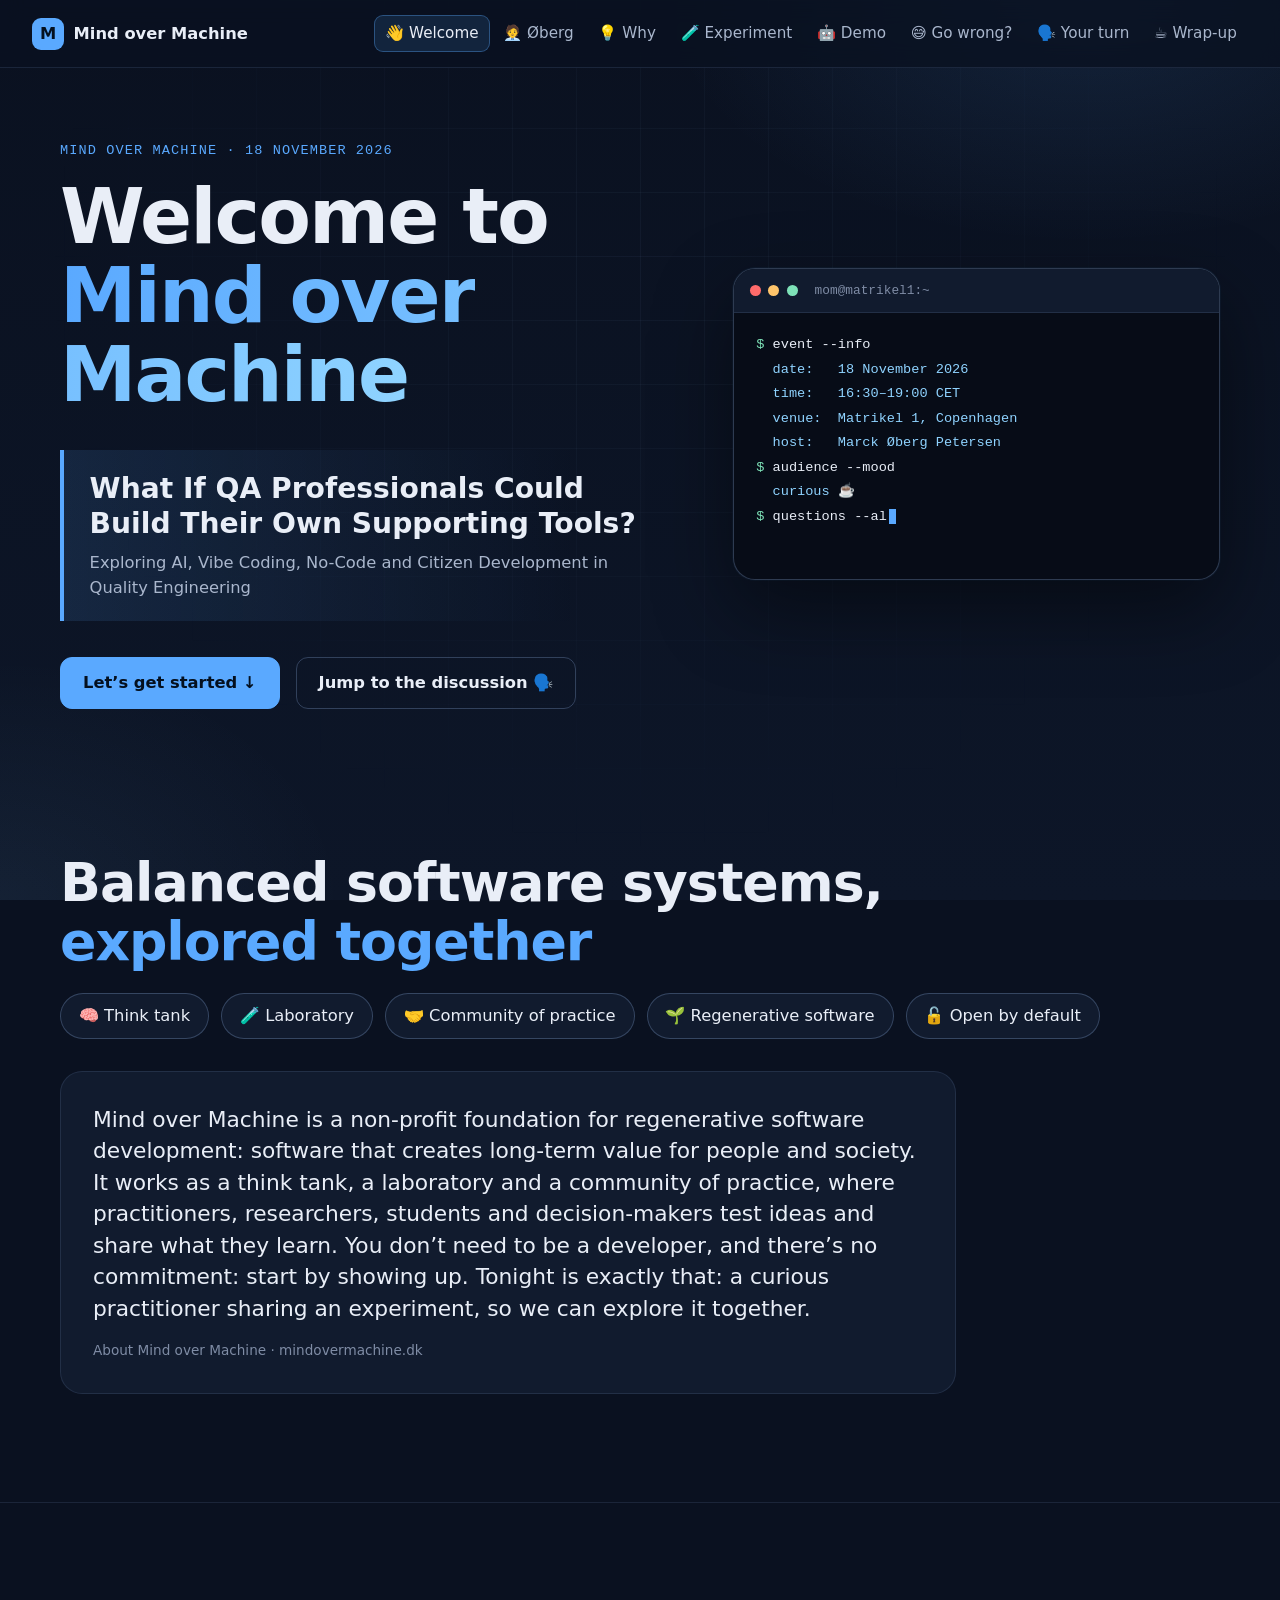
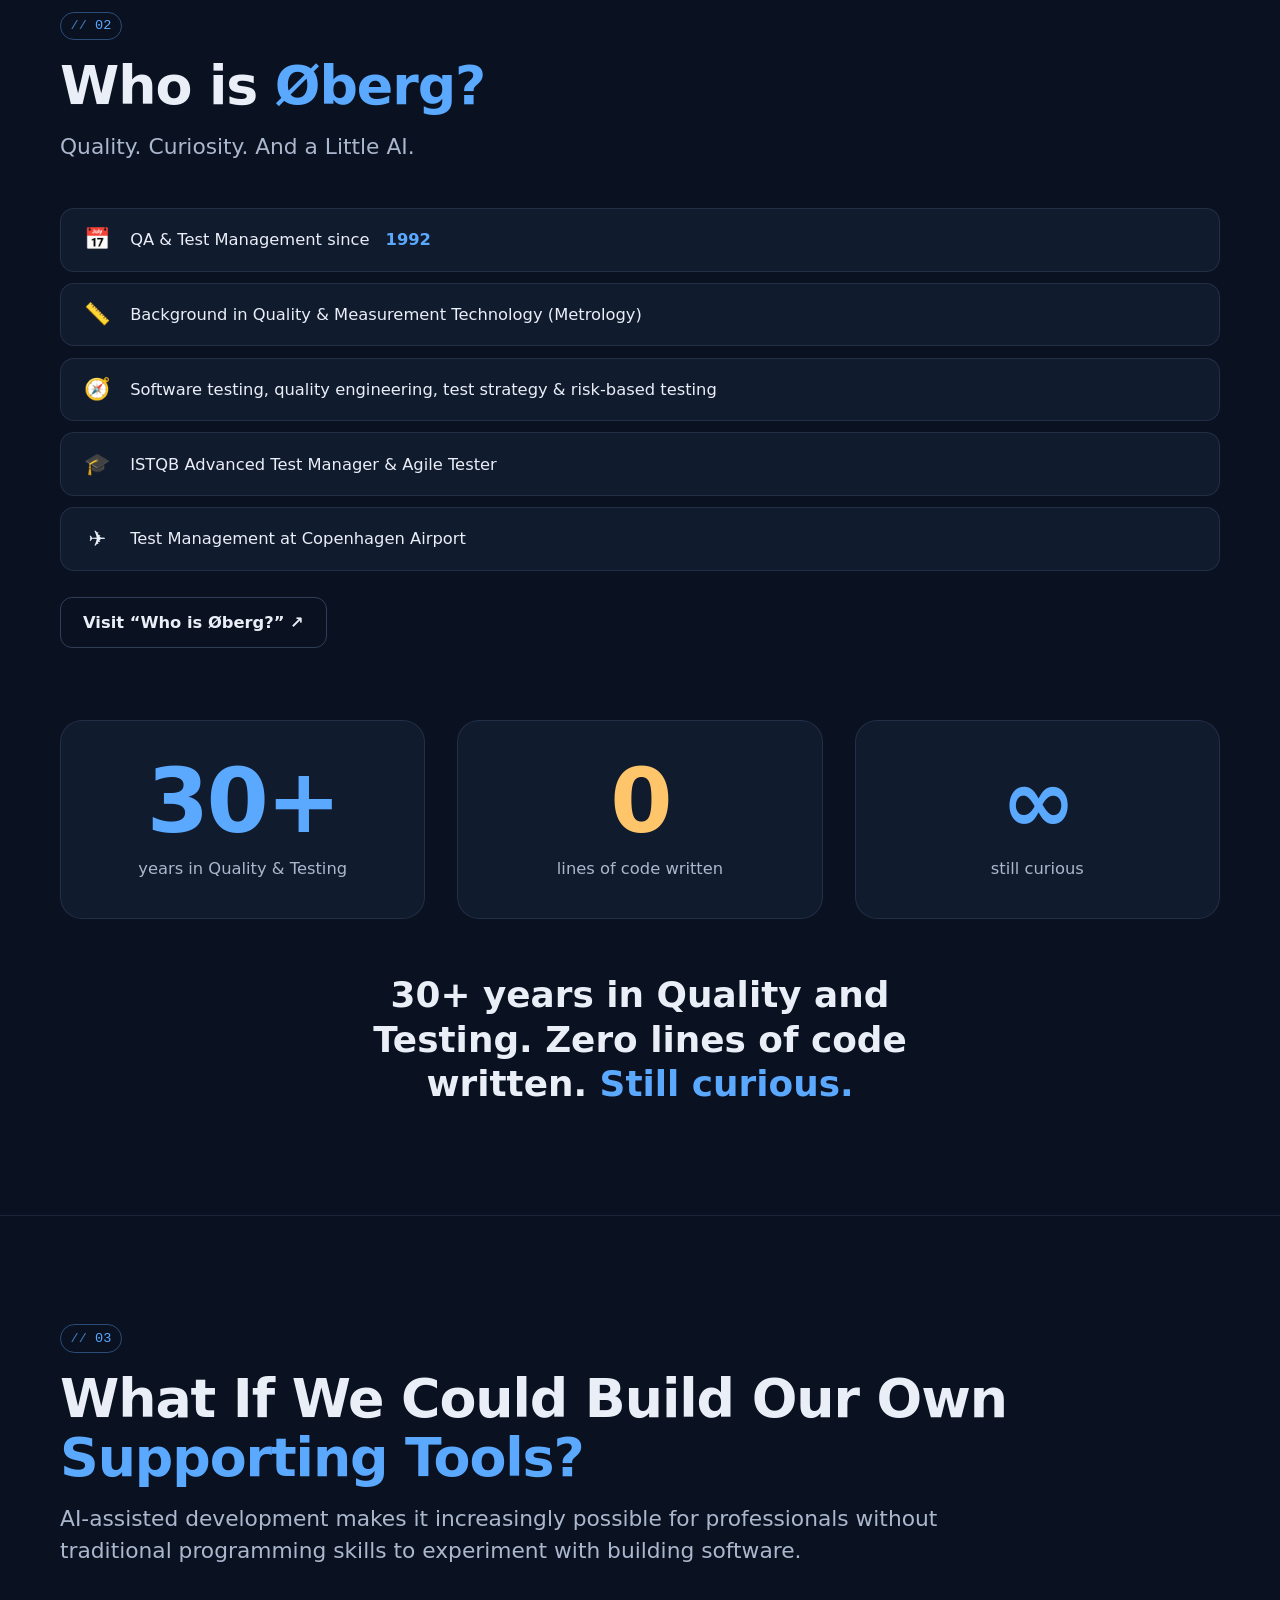
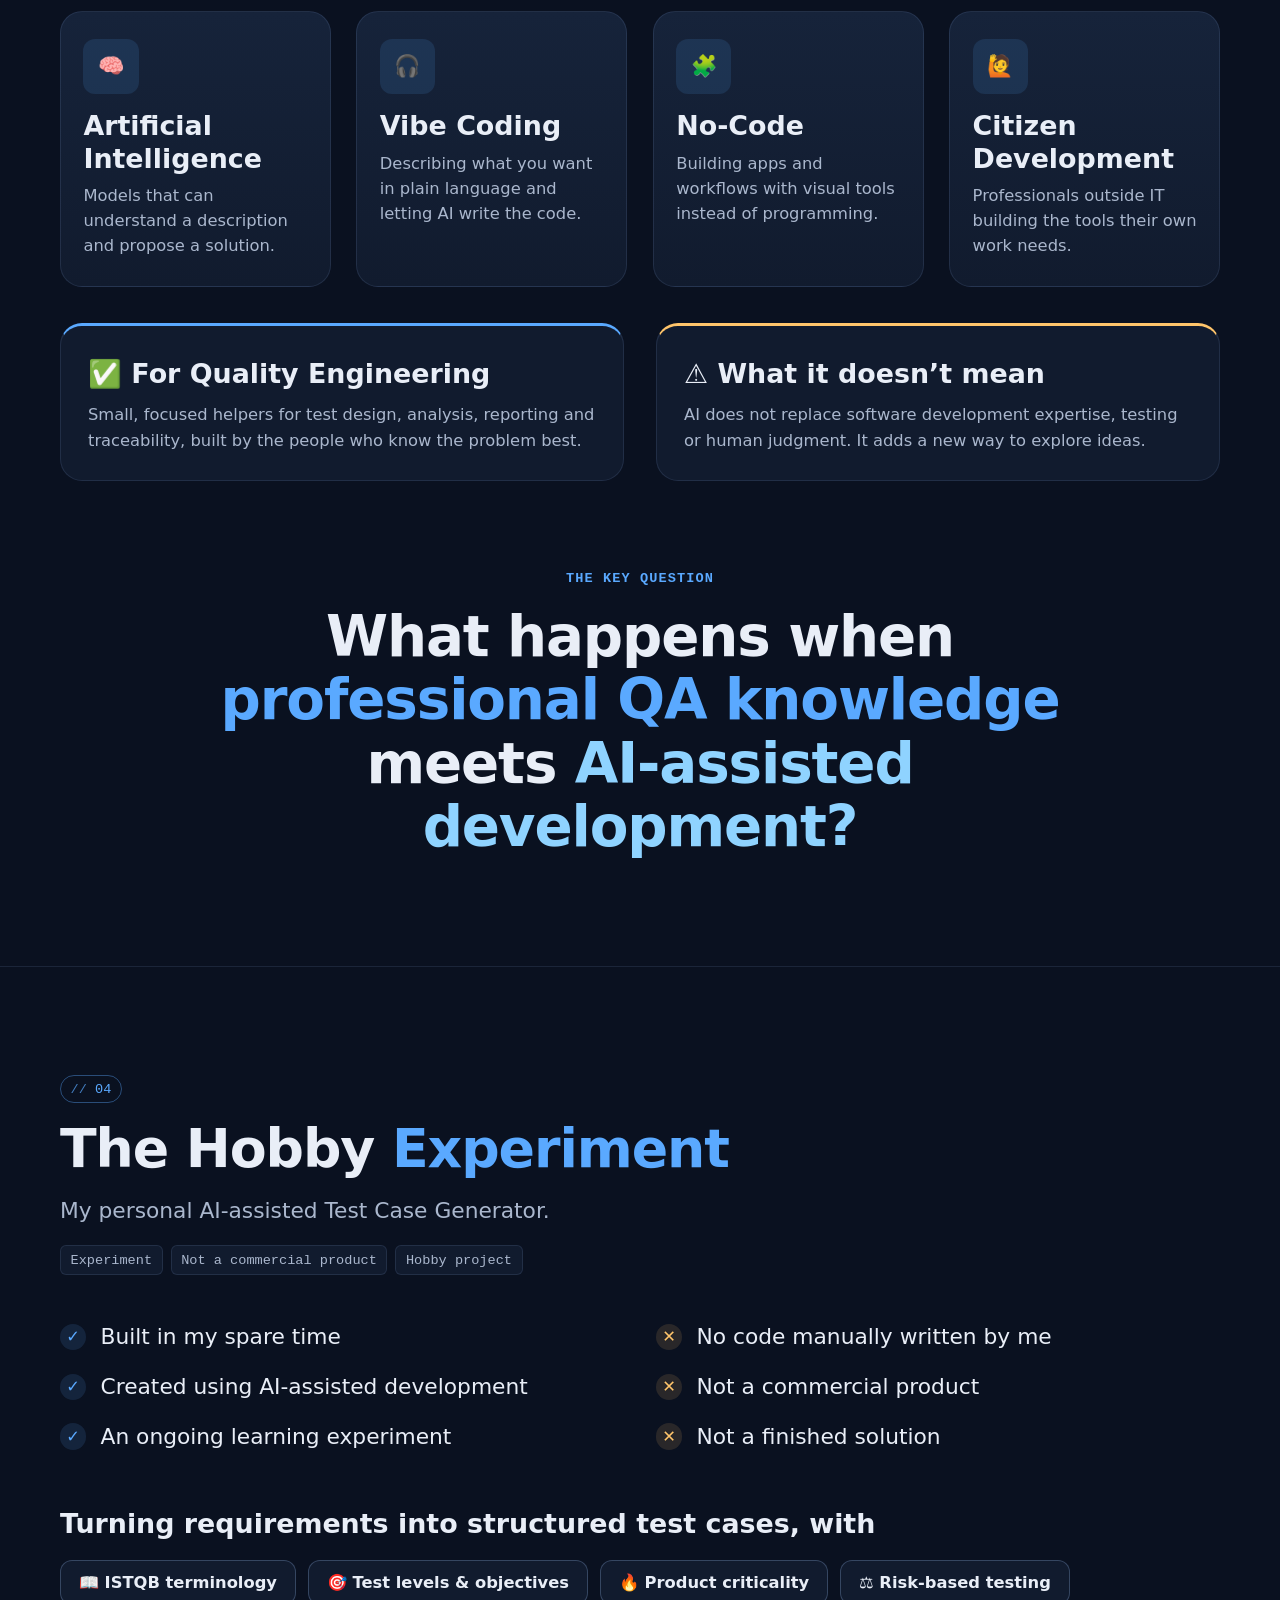
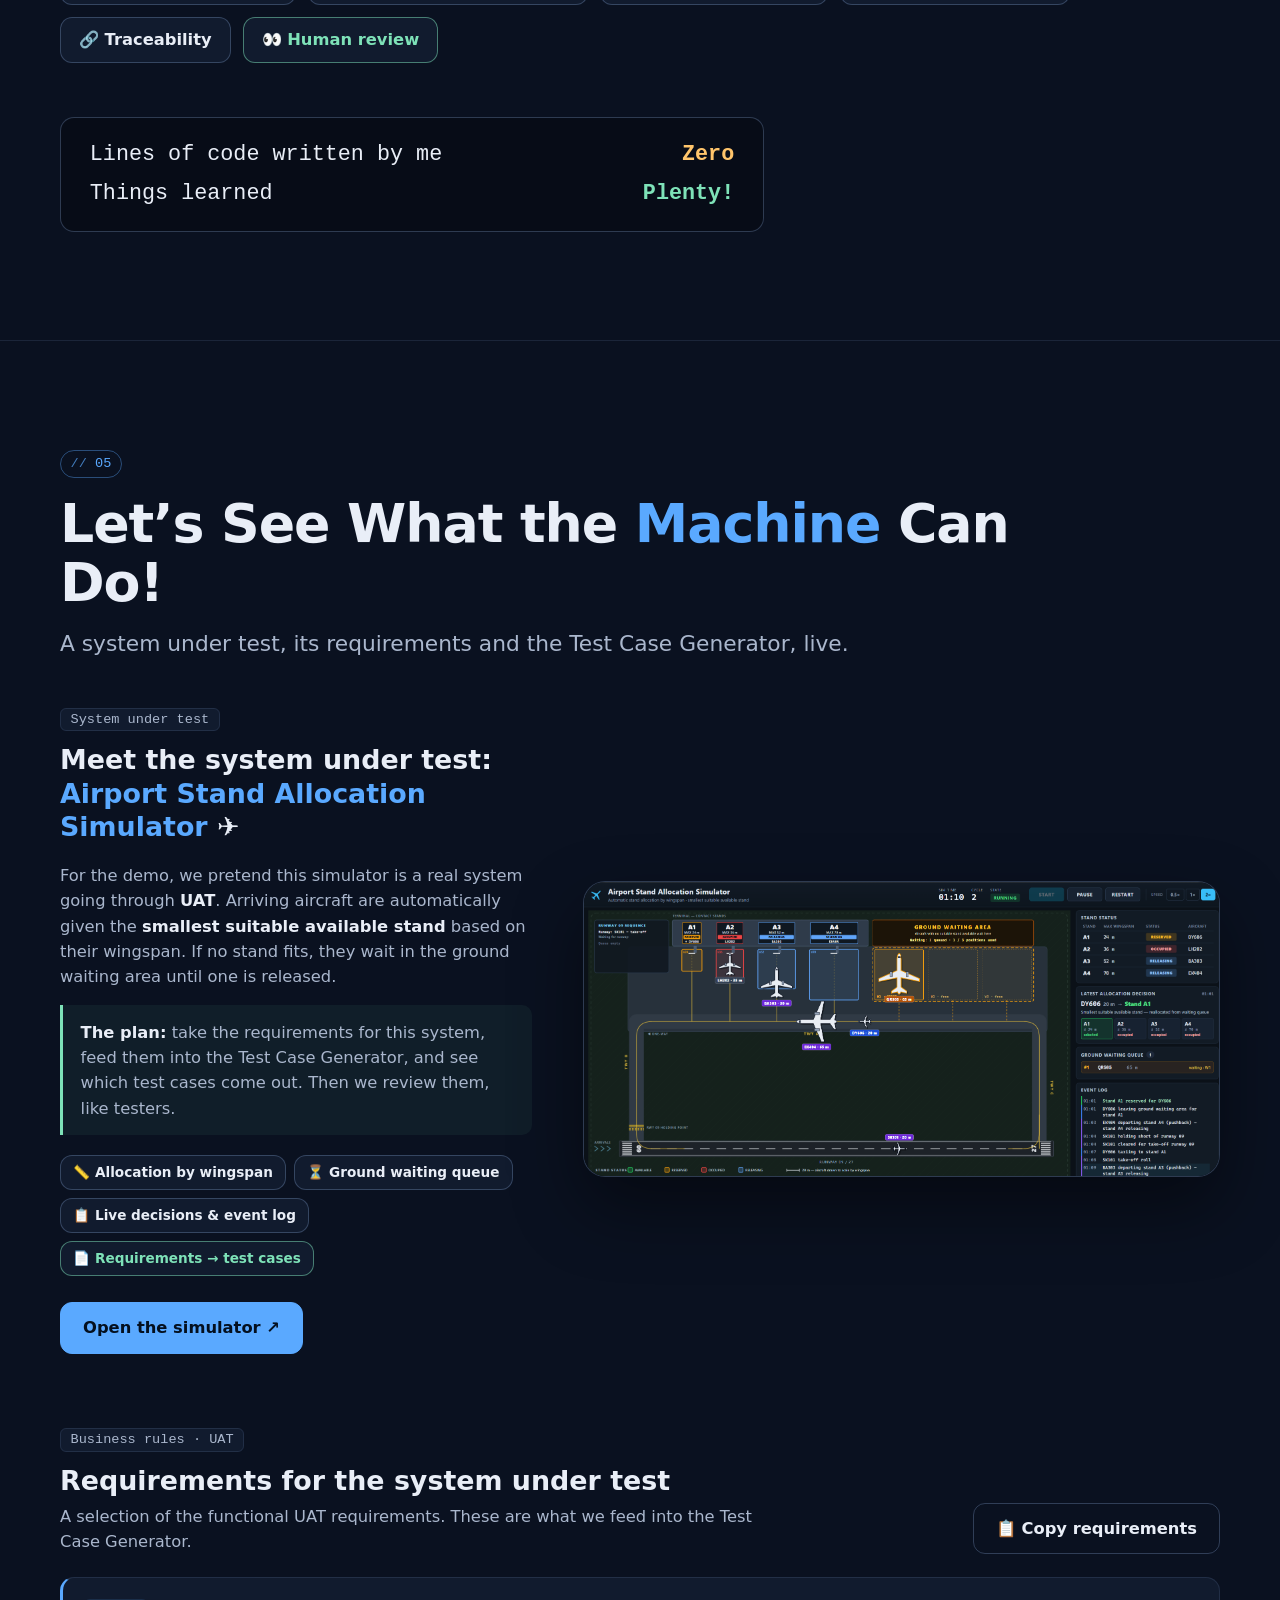
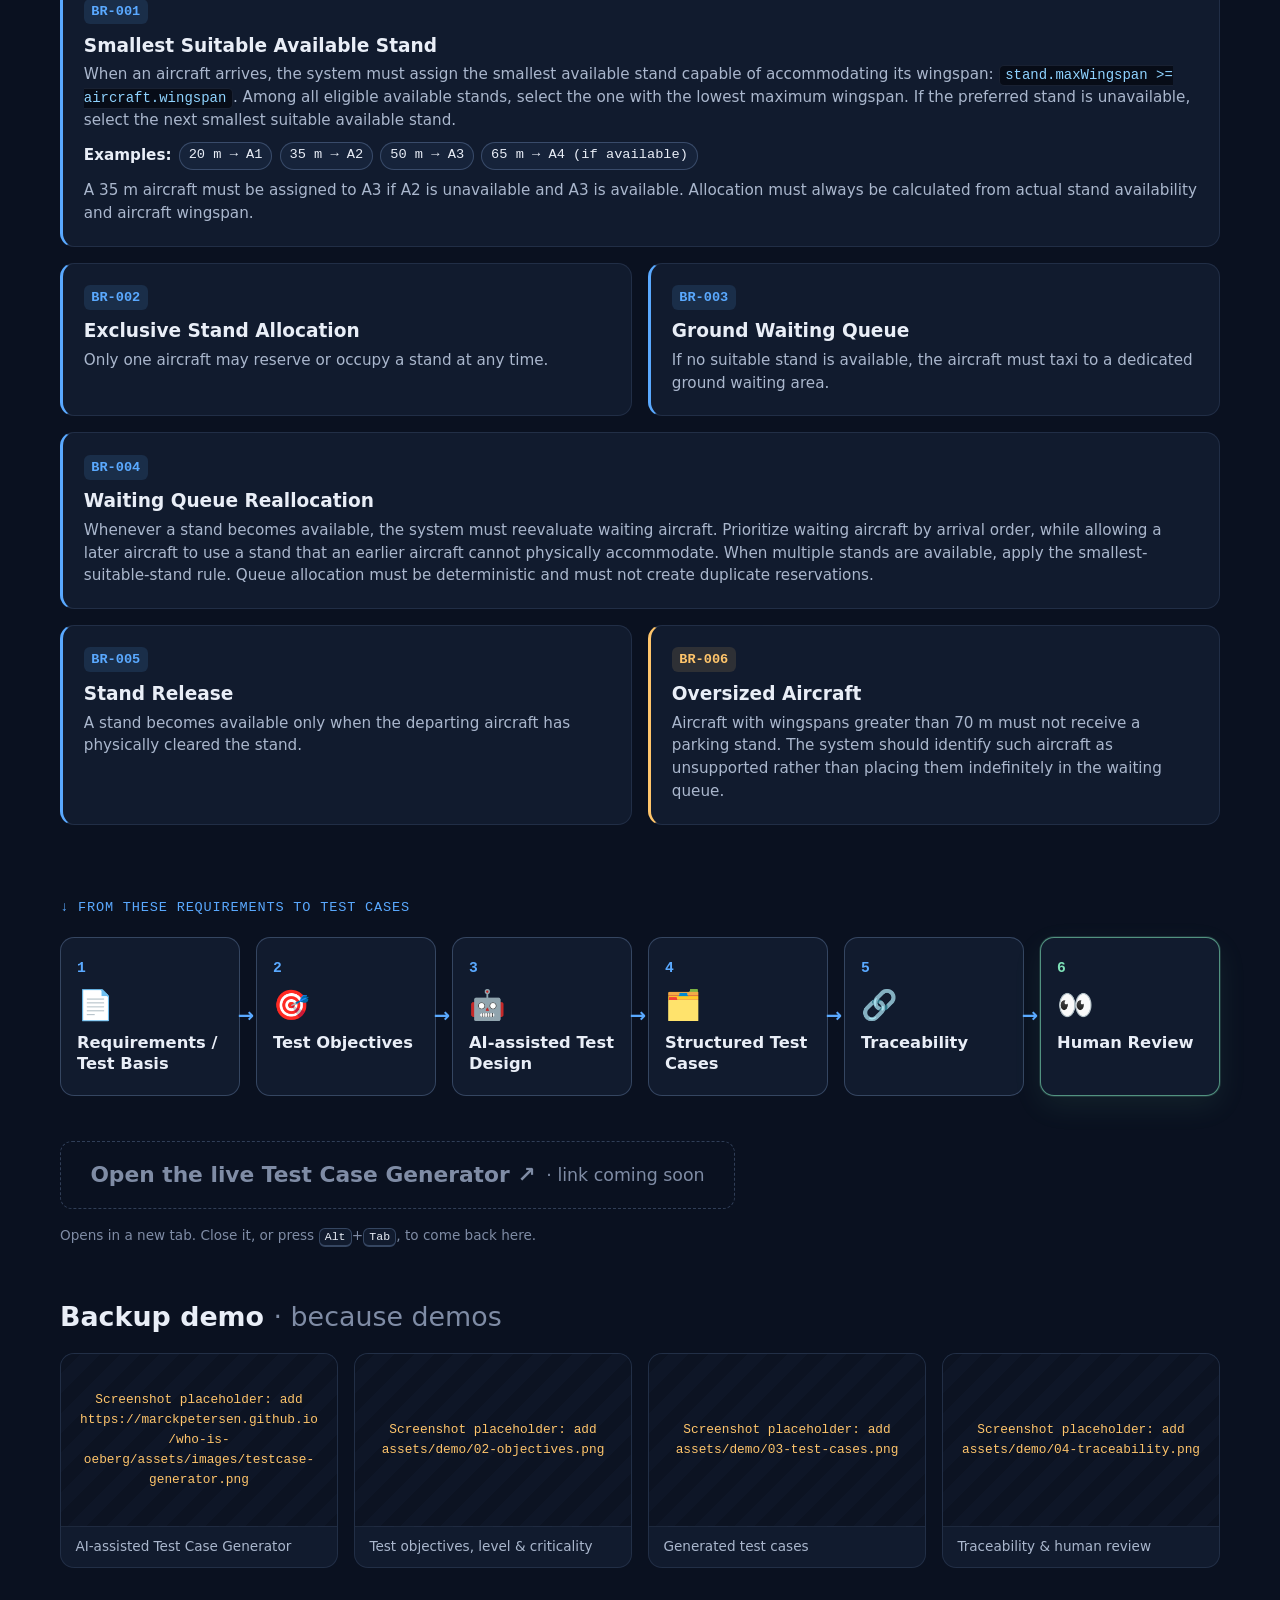
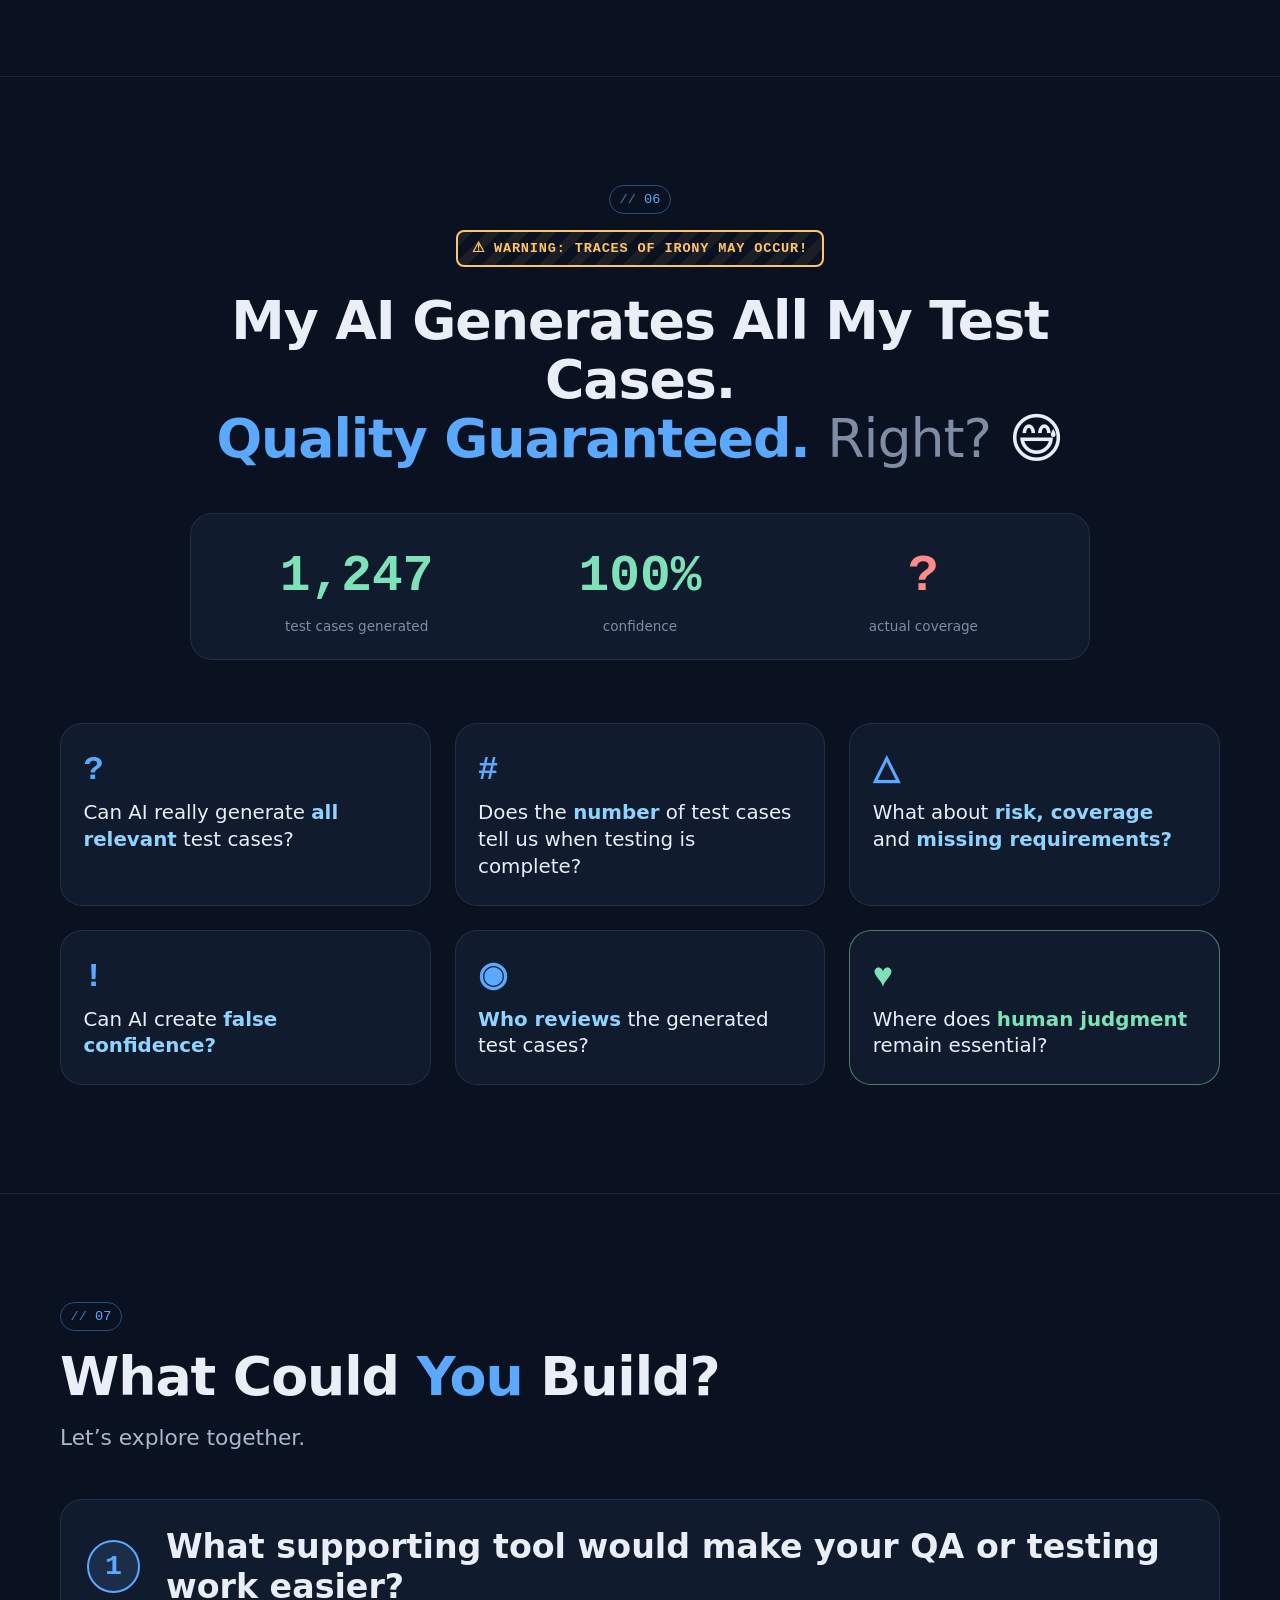
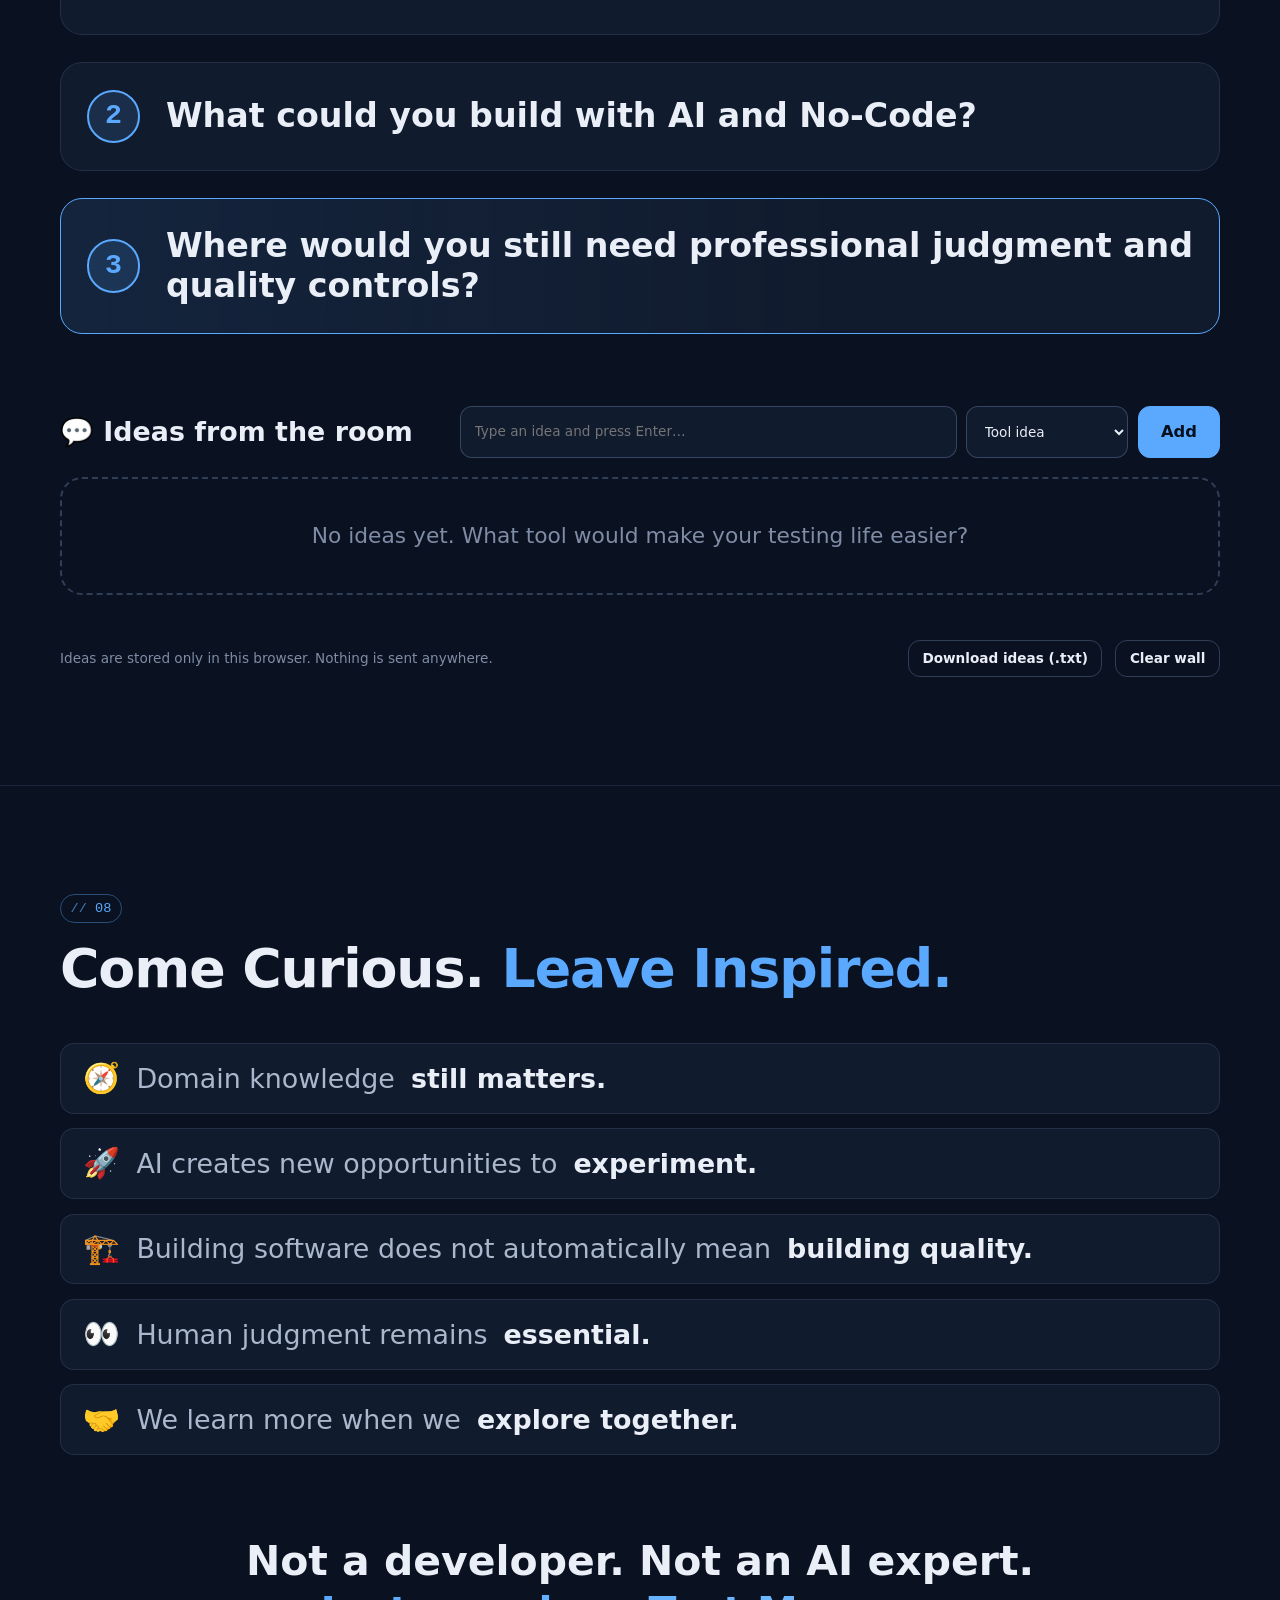
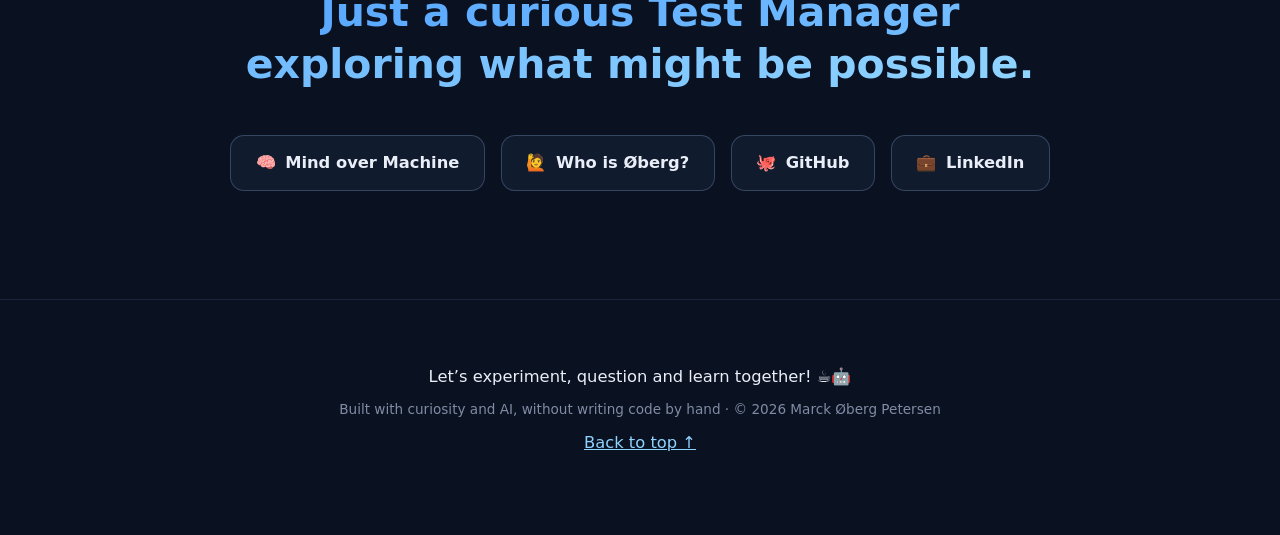
==== commit a41d7b6b: "Add business rules BR-001–BR-006 for the system under test Listed below the simulator in Section 5, " ====
--- a/index.html
+++ b/index.html
@@ -11,7 +11,7 @@
   <meta property="og:description" content="Exploring AI, Vibe Coding, No-Code and Citizen Development in Quality Engineering. Mind over Machine, 18 November 2026.">
   <meta property="og:type" content="website">
   <link rel="icon" href="assets/favicon.svg" type="image/svg+xml">
-  <link rel="stylesheet" href="css/styles.css?v=20261114d">
+  <link rel="stylesheet" href="css/styles.css?v=20261114e">
 </head>
 <body>
   <a class="skip-link" href="#main">Skip to content</a>
@@ -210,7 +210,52 @@
           </button>
         </div>
 
-        <p class="flow-intro" data-reveal><span aria-hidden="true">↓</span> From the system’s requirements to test cases</p>
+        <div class="reqs" id="requirements">
+          <div class="reqs__head" data-reveal>
+            <div>
+              <span class="tag">Business rules · UAT</span>
+              <h3 class="h3">Requirements for the system under test</h3>
+              <p class="reqs__lead">A selection of the functional UAT requirements. These are what we feed into the Test Case Generator.</p>
+            </div>
+            <button type="button" class="btn btn--ghost" id="copyReqs">📋 Copy requirements</button>
+          </div>
+          <ol class="reqs__list" data-stagger data-stagger-step="140">
+            <li class="req req--wide">
+              <span class="req__id">BR-001</span>
+              <h4>Smallest Suitable Available Stand</h4>
+              <p>When an aircraft arrives, the system must assign the smallest available stand capable of accommodating its wingspan: <code>stand.maxWingspan &gt;= aircraft.wingspan</code>. Among all eligible available stands, select the one with the lowest maximum wingspan. If the preferred stand is unavailable, select the next smallest suitable available stand.</p>
+              <p class="req__examples"><span>Examples:</span> <span class="ex">20 m → A1</span> <span class="ex">35 m → A2</span> <span class="ex">50 m → A3</span> <span class="ex">65 m → A4 (if available)</span></p>
+              <p>A 35 m aircraft must be assigned to A3 if A2 is unavailable and A3 is available. Allocation must always be calculated from actual stand availability and aircraft wingspan.</p>
+            </li>
+            <li class="req">
+              <span class="req__id">BR-002</span>
+              <h4>Exclusive Stand Allocation</h4>
+              <p>Only one aircraft may reserve or occupy a stand at any time.</p>
+            </li>
+            <li class="req">
+              <span class="req__id">BR-003</span>
+              <h4>Ground Waiting Queue</h4>
+              <p>If no suitable stand is available, the aircraft must taxi to a dedicated ground waiting area.</p>
+            </li>
+            <li class="req req--wide">
+              <span class="req__id">BR-004</span>
+              <h4>Waiting Queue Reallocation</h4>
+              <p>Whenever a stand becomes available, the system must reevaluate waiting aircraft. Prioritize waiting aircraft by arrival order, while allowing a later aircraft to use a stand that an earlier aircraft cannot physically accommodate. When multiple stands are available, apply the smallest-suitable-stand rule. Queue allocation must be deterministic and must not create duplicate reservations.</p>
+            </li>
+            <li class="req">
+              <span class="req__id">BR-005</span>
+              <h4>Stand Release</h4>
+              <p>A stand becomes available only when the departing aircraft has physically cleared the stand.</p>
+            </li>
+            <li class="req req--warn">
+              <span class="req__id">BR-006</span>
+              <h4>Oversized Aircraft</h4>
+              <p>Aircraft with wingspans greater than 70 m must not receive a parking stand. The system should identify such aircraft as unsupported rather than placing them indefinitely in the waiting queue.</p>
+            </li>
+          </ol>
+        </div>
+
+        <p class="flow-intro" data-reveal><span aria-hidden="true">↓</span> From these requirements to test cases</p>
         <ol class="flow" data-stagger data-stagger-step="260" aria-label="Demo flow">
           <li><span class="flow__num">1</span><span class="flow__icon" aria-hidden="true">📄</span>Requirements / Test Basis</li>
           <li><span class="flow__num">2</span><span class="flow__icon" aria-hidden="true">🎯</span>Test Objectives</li>
@@ -364,9 +409,9 @@
 
   <div class="blackout" id="blackout" hidden></div>
 
-  <script src="js/config.js?v=20261114d"></script>
-  <script src="js/notes.js?v=20261114d"></script>
-  <script src="js/notes-render.js?v=20261114d"></script>
-  <script src="js/site.js?v=20261114d"></script>
+  <script src="js/config.js?v=20261114e"></script>
+  <script src="js/notes.js?v=20261114e"></script>
+  <script src="js/notes-render.js?v=20261114e"></script>
+  <script src="js/site.js?v=20261114e"></script>
 </body>
 </html>
--- a/css/styles.css
+++ b/css/styles.css
@@ -219,6 +219,26 @@
 .sim__shot { padding: 0; border: 1px solid var(--line-strong); border-radius: var(--radius-lg); overflow: hidden; background: #070c17; cursor: zoom-in; box-shadow: 0 30px 70px rgba(0,0,0,.45); transition: border-color 200ms, transform 300ms var(--ease), opacity 800ms var(--ease); }
 .sim__shot:hover { border-color: var(--accent); }
 .sim__shot img { width: 100%; }
+
+/* ---------- Requirements for the system under test ---------- */
+.reqs { margin-top: clamp(3rem, 8vh, 4.5rem); }
+.reqs__head { display: flex; flex-wrap: wrap; justify-content: space-between; align-items: flex-end; gap: 1rem 2rem; margin-bottom: 1.4rem; }
+.reqs__head .h3 { margin: .8rem 0 .4rem; }
+.reqs__lead { color: var(--text-dim); max-width: 46rem; }
+.reqs__list { list-style: none; margin: 0; padding: 0; display: grid; grid-template-columns: repeat(2, 1fr); gap: 1rem; }
+.req { position: relative; padding: 1.2rem 1.3rem 1.3rem; background: var(--surface); border: 1px solid var(--line); border-left: 3px solid var(--accent); border-radius: var(--radius); }
+.req--wide { grid-column: 1 / -1; }
+.req--warn { border-left-color: var(--warm); }
+.req__id { display: inline-block; font-family: var(--mono); font-size: var(--fs-small); font-weight: 700; color: var(--accent); background: var(--accent-soft); padding: .15em .55em; border-radius: 6px; }
+.req--warn .req__id { color: var(--warm); background: rgba(255,197,107,.12); }
+.req h4 { margin: .6rem 0 .4rem; font-size: clamp(1.05rem, 1.45vw, 1.35rem); line-height: 1.25; }
+.req p { margin: 0 0 .6rem; color: var(--text-dim); font-size: clamp(.95rem, 1.1vw, 1.1rem); line-height: 1.5; }
+.req p:last-child { margin-bottom: 0; }
+.req code { font-family: var(--mono); font-size: .92em; color: var(--accent-2); background: #070c17; padding: .1em .4em; border-radius: 5px; border: 1px solid var(--line); }
+.req__examples { display: flex; flex-wrap: wrap; align-items: center; gap: .45rem; }
+.req__examples > span:first-child { color: var(--text); font-weight: 600; }
+.ex { font-family: var(--mono); font-size: .9em; color: var(--text); padding: .2em .65em; border-radius: 999px; border: 1px solid var(--line-strong); background: var(--surface-2); }
+.btn.is-copied { border-color: var(--human); color: var(--human); }
 
 /* ---------- Demo flow ---------- */
 .flow { list-style: none; margin: 0; padding: 0; display: grid; grid-template-columns: repeat(6, 1fr); gap: 1rem; position: relative; }
@@ -357,7 +377,7 @@
 }
 @media (max-width: 640px) {
   .section { min-height: 0; }
-  .two-col, .stats, .questions, .shots, .fake-dash, .cards--4 { grid-template-columns: 1fr; }
+  .two-col, .stats, .questions, .shots, .fake-dash, .cards--4, .reqs__list { grid-template-columns: 1fr; }
   .flow { grid-template-columns: 1fr 1fr; }
   .flow li::after { display: none; }
 }
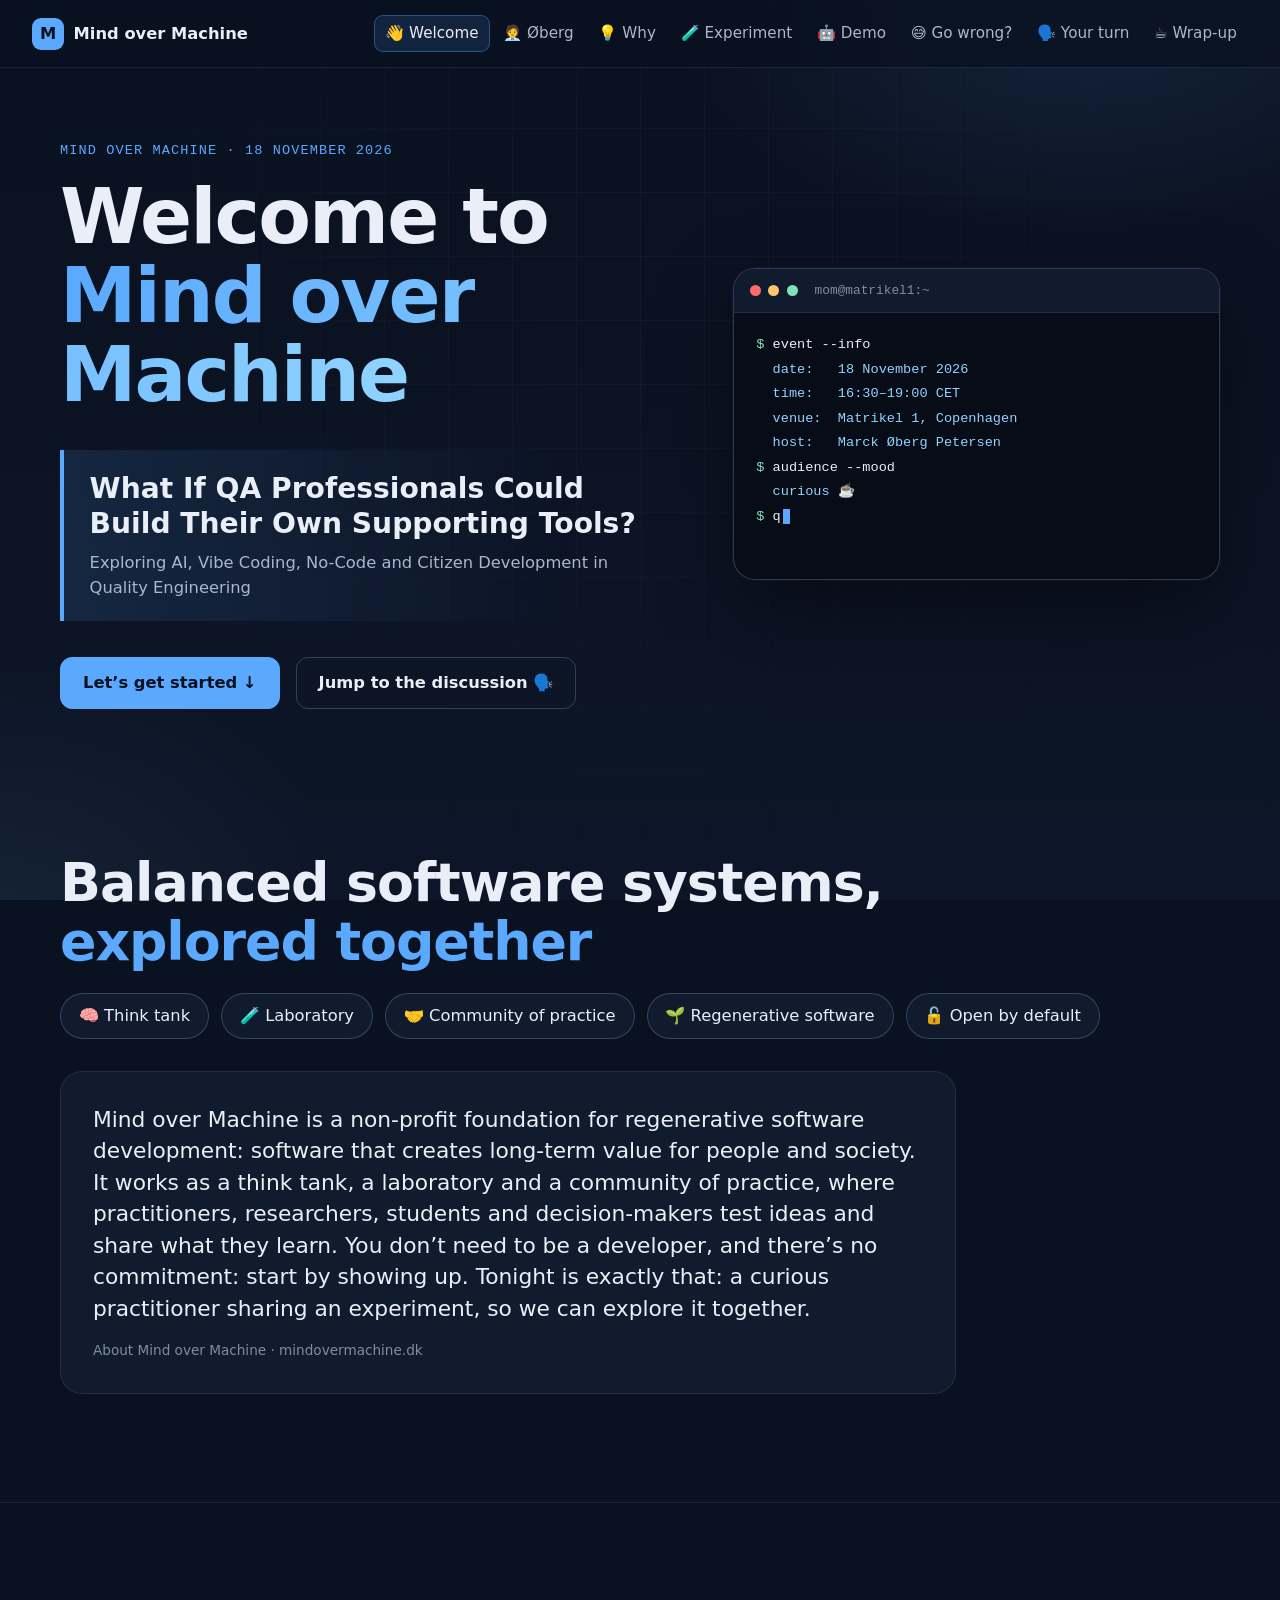
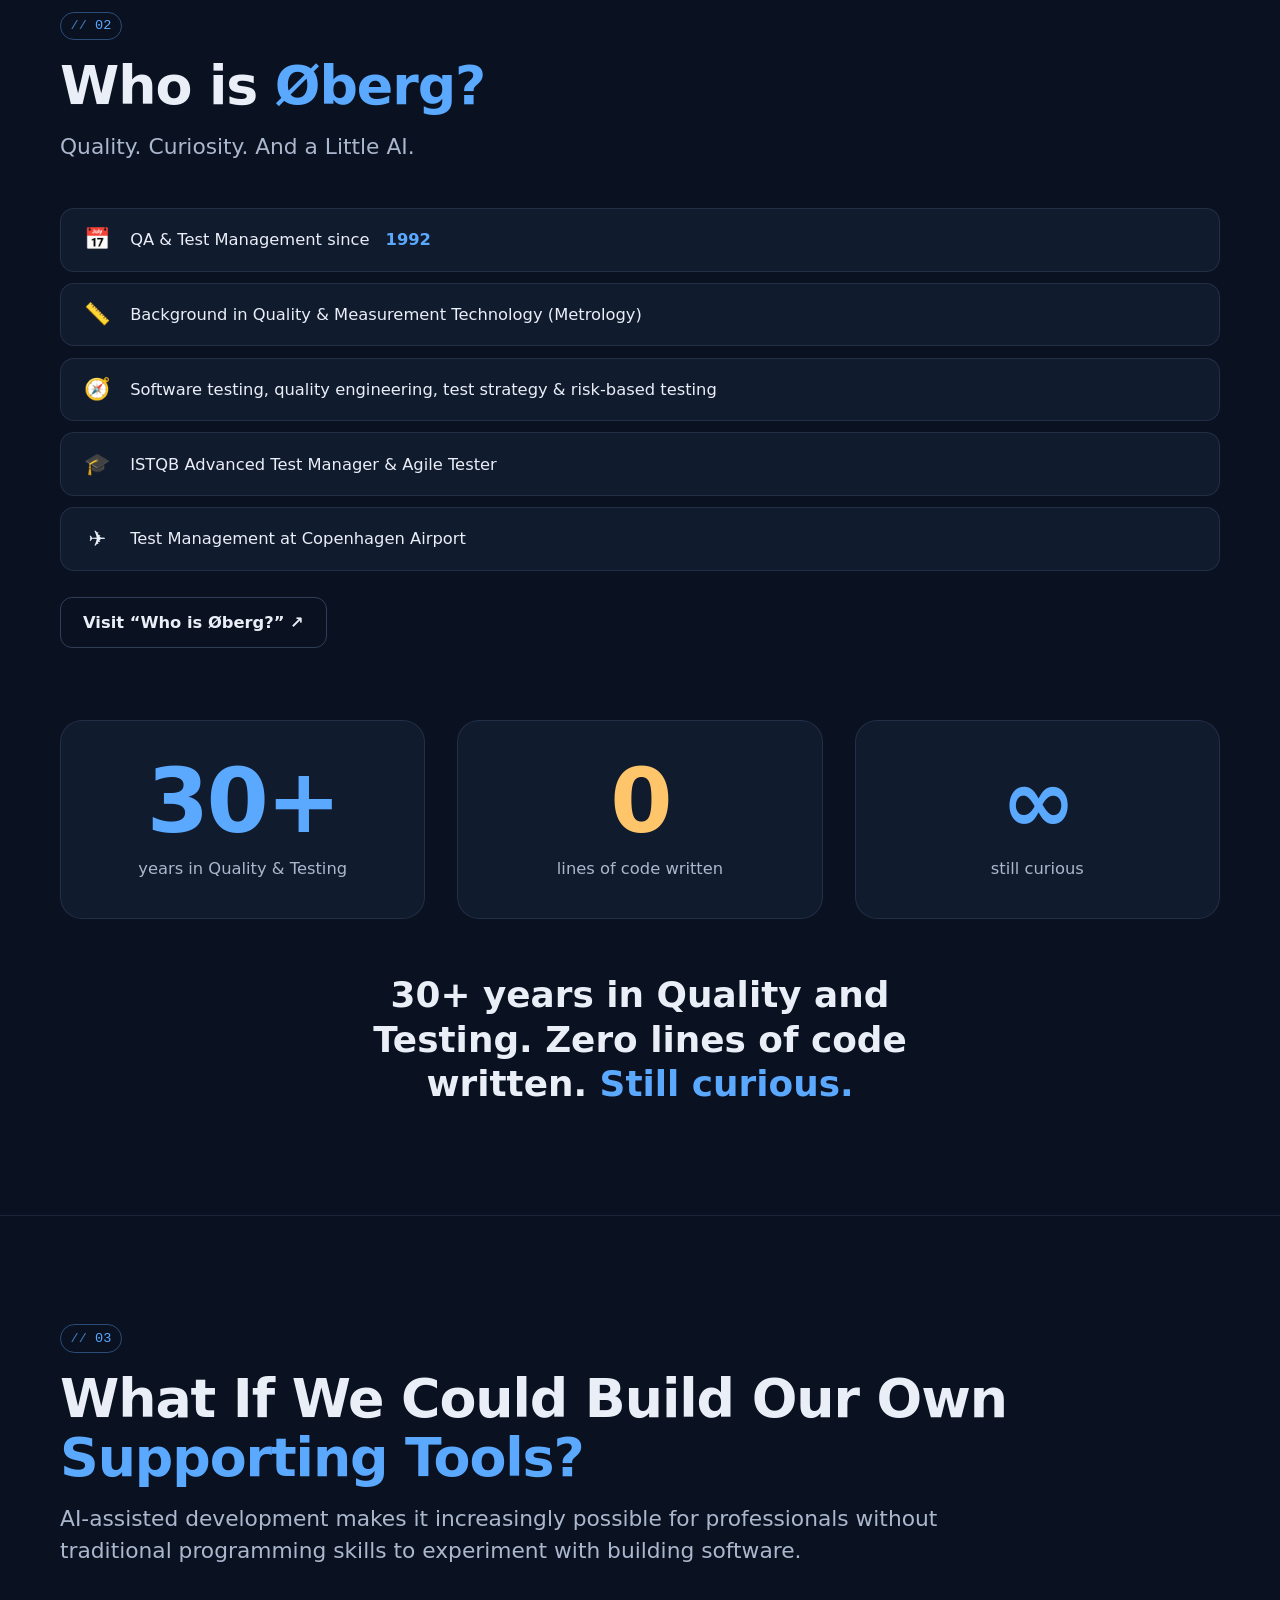
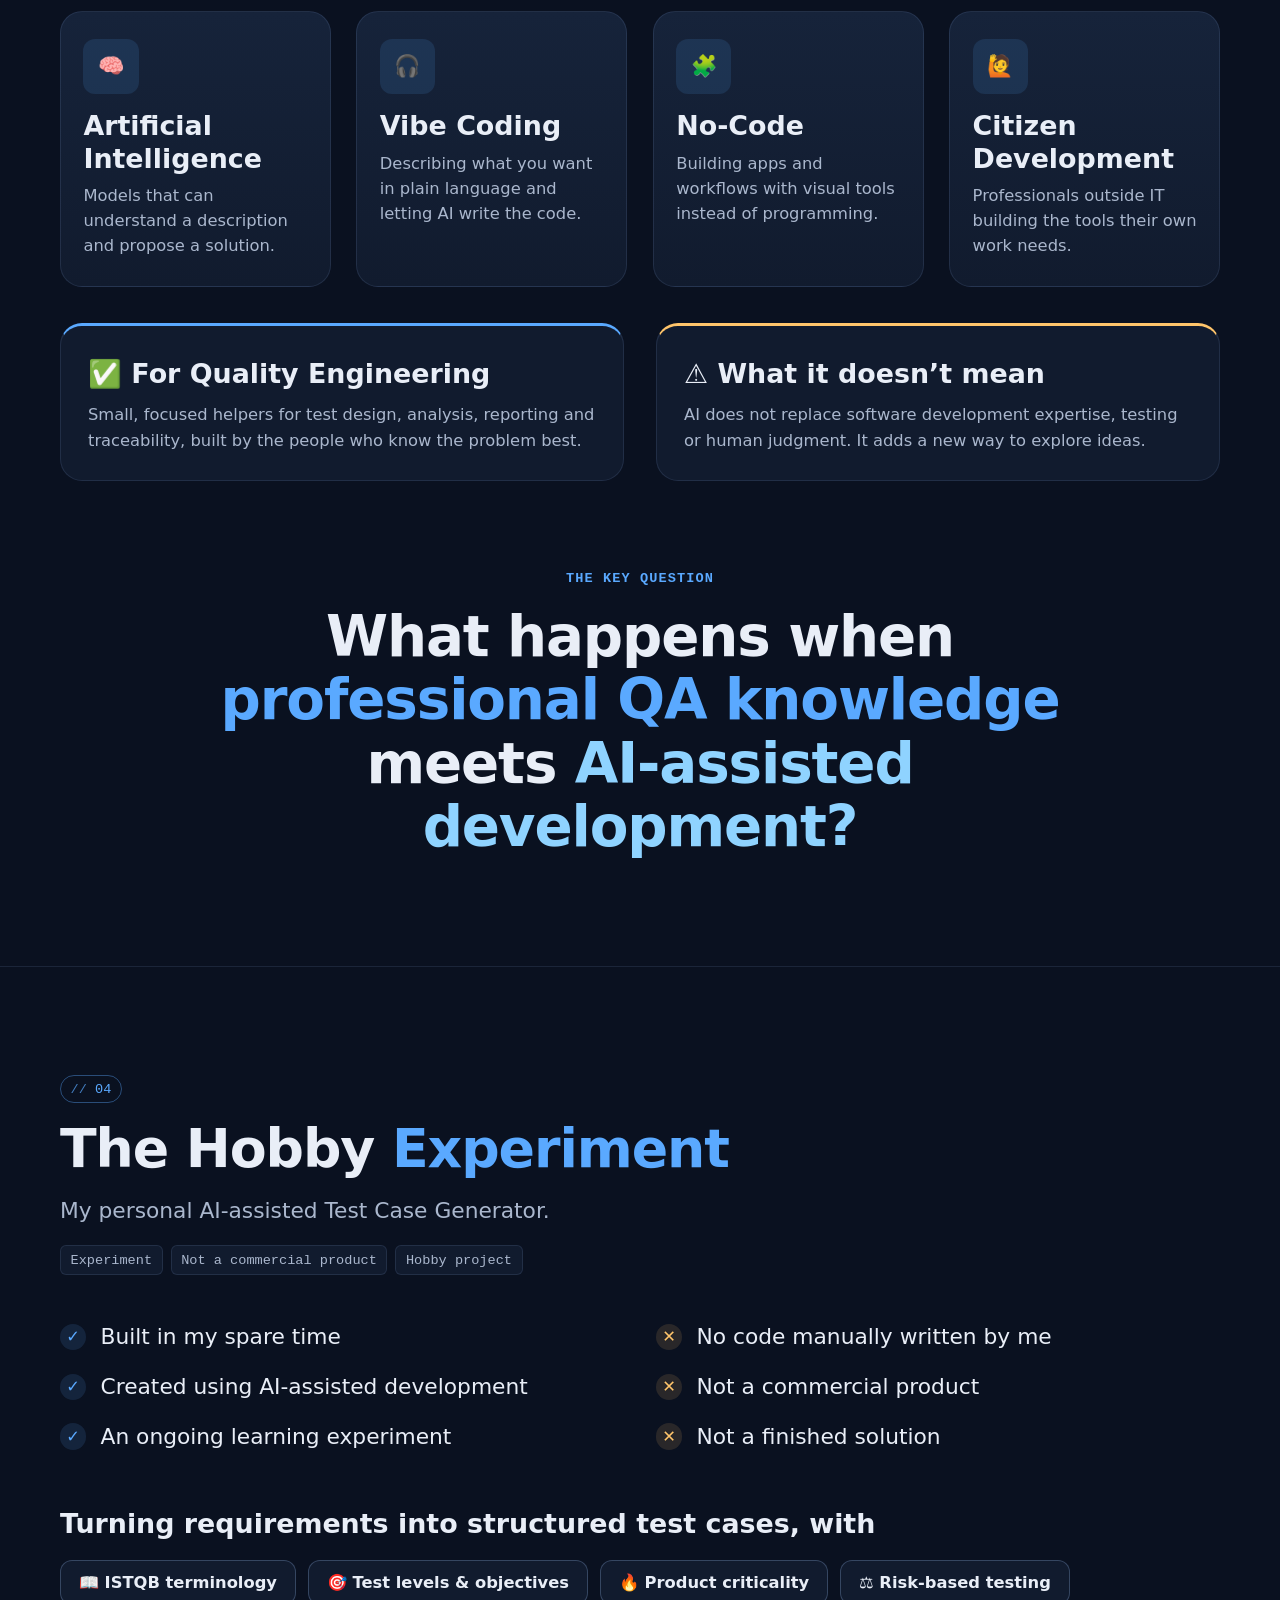
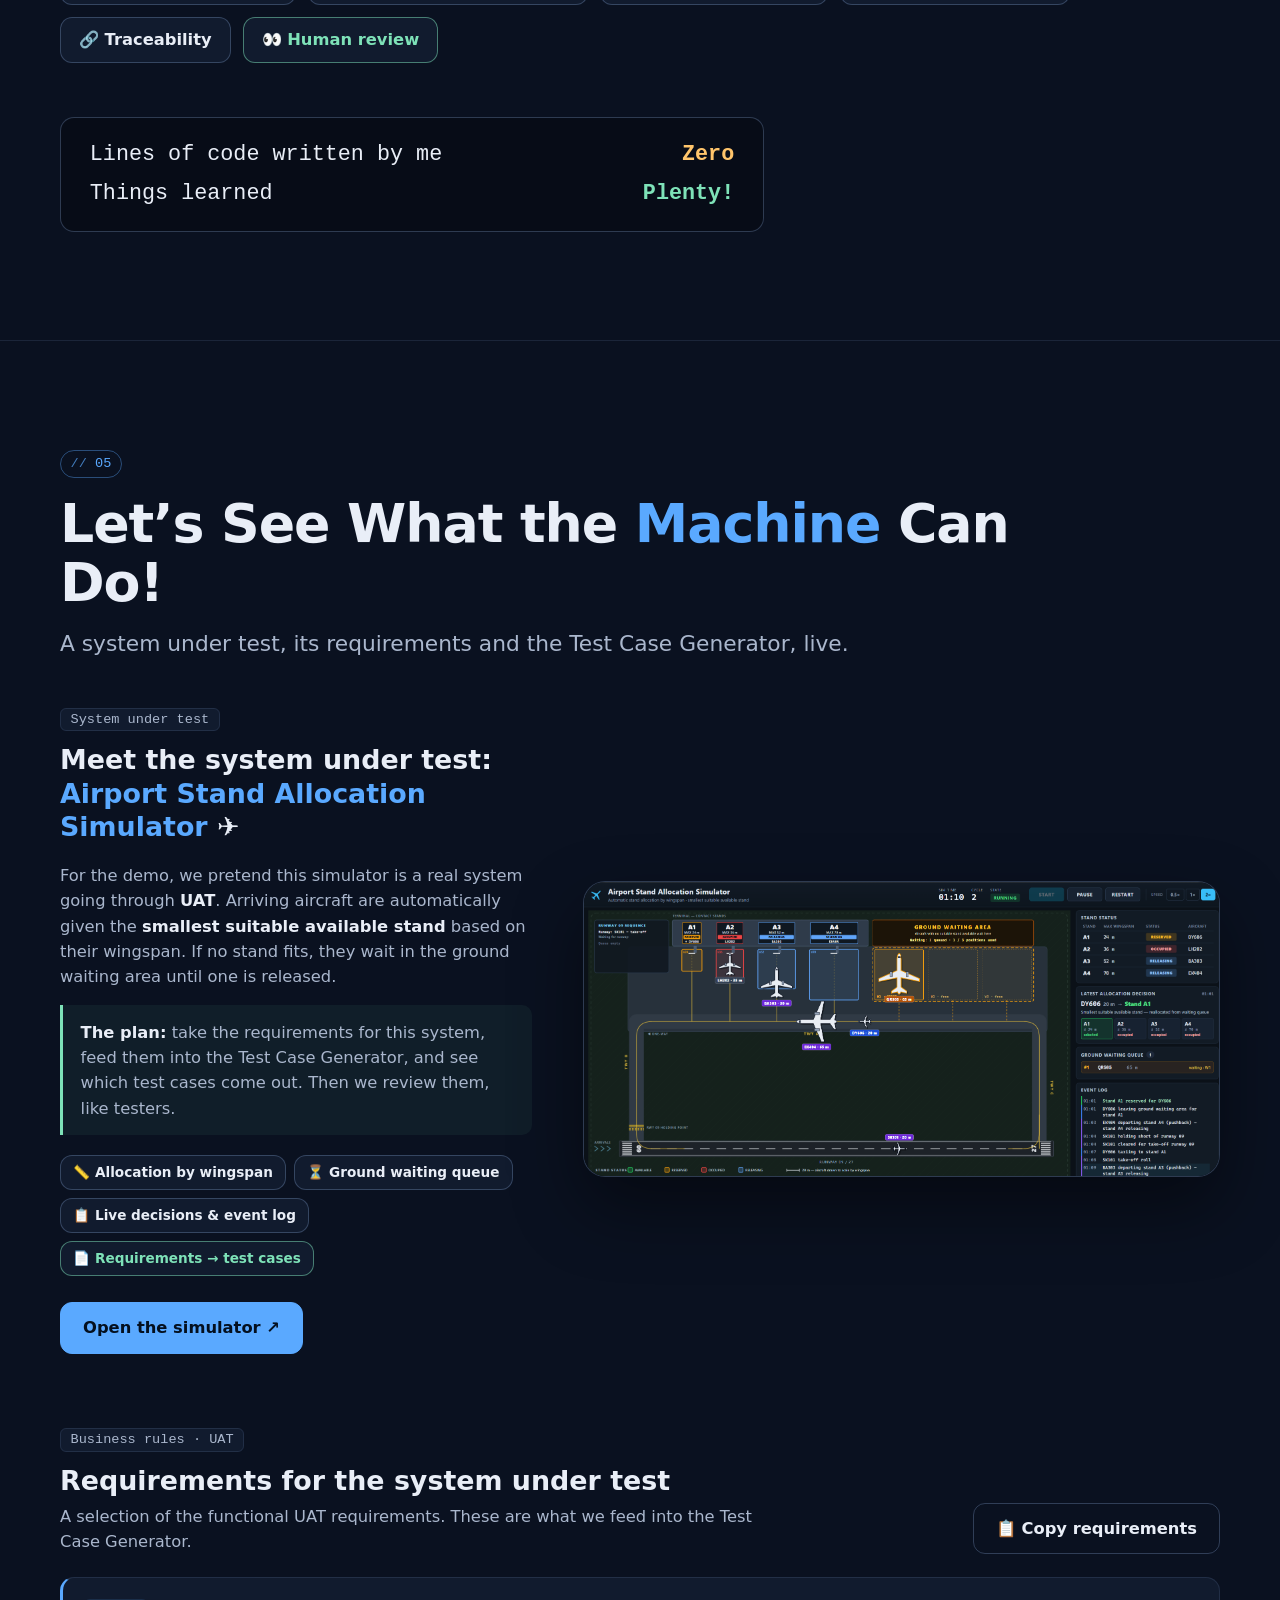
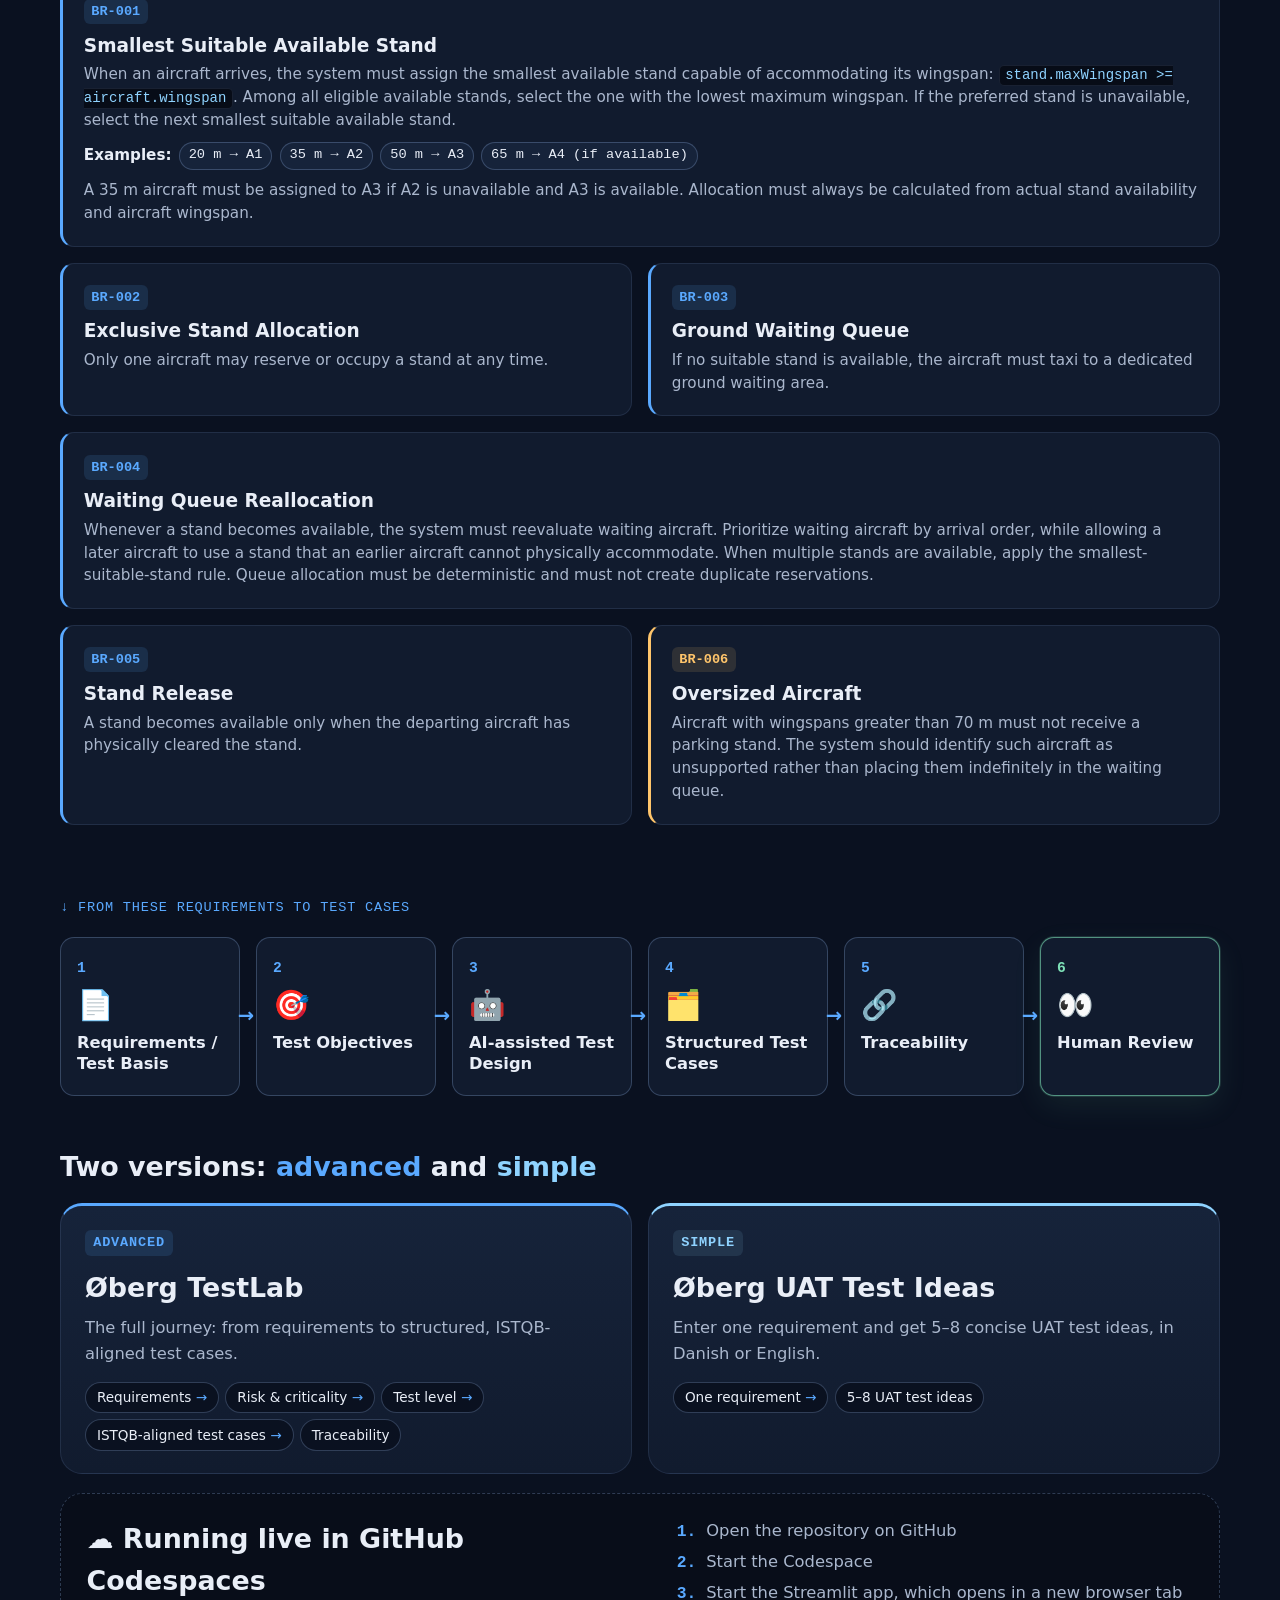
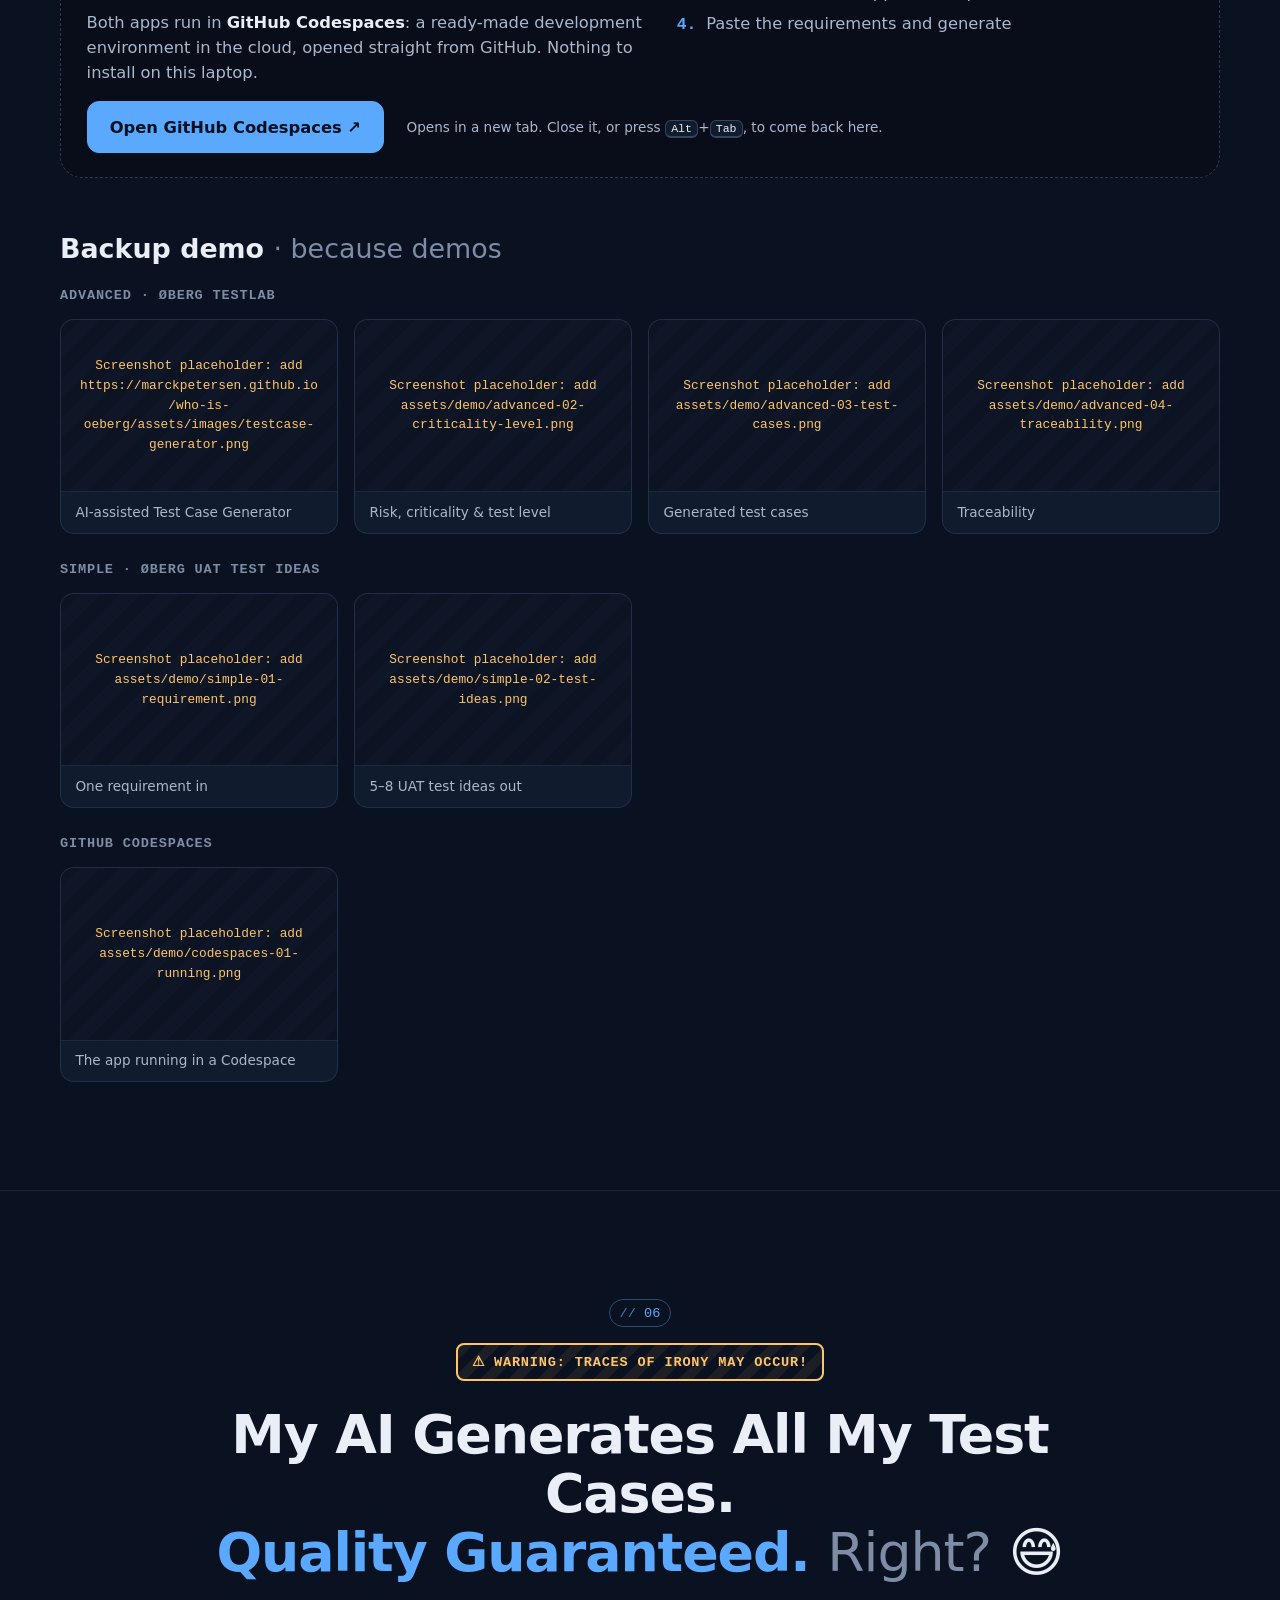
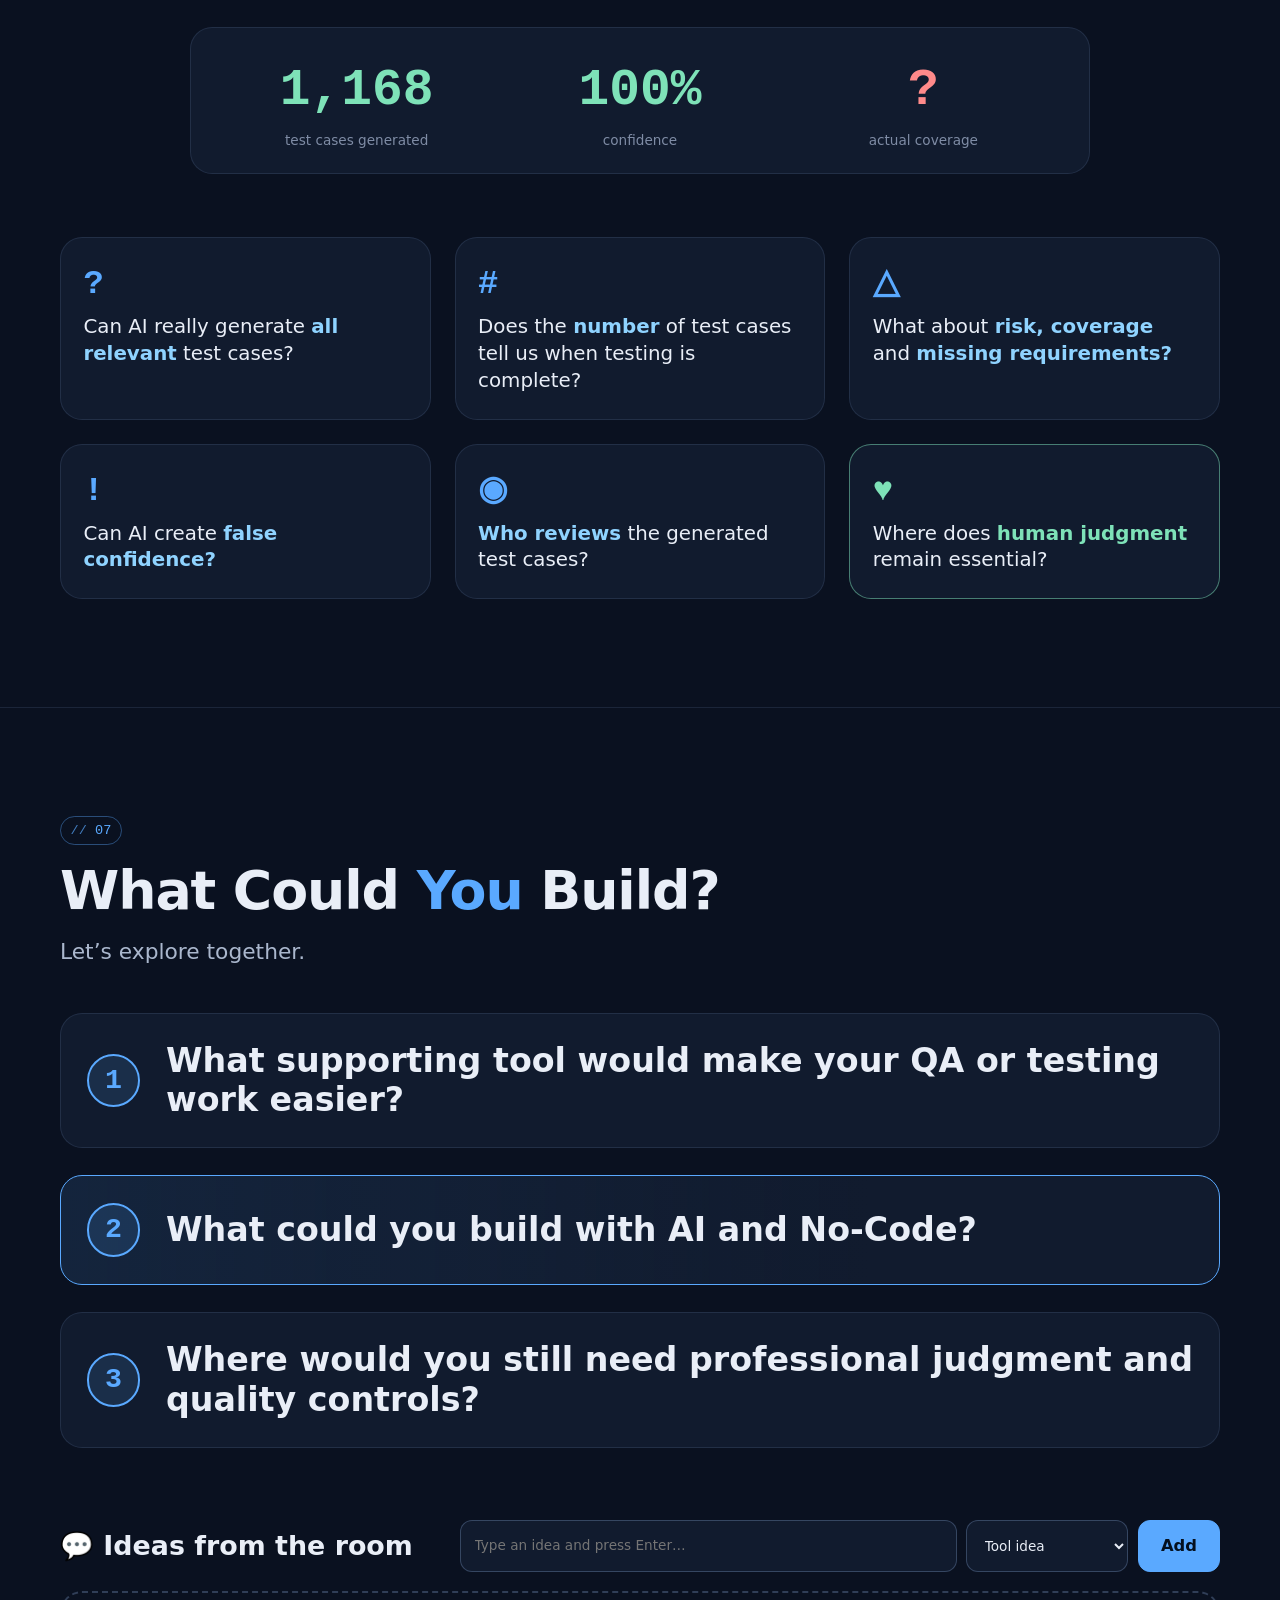
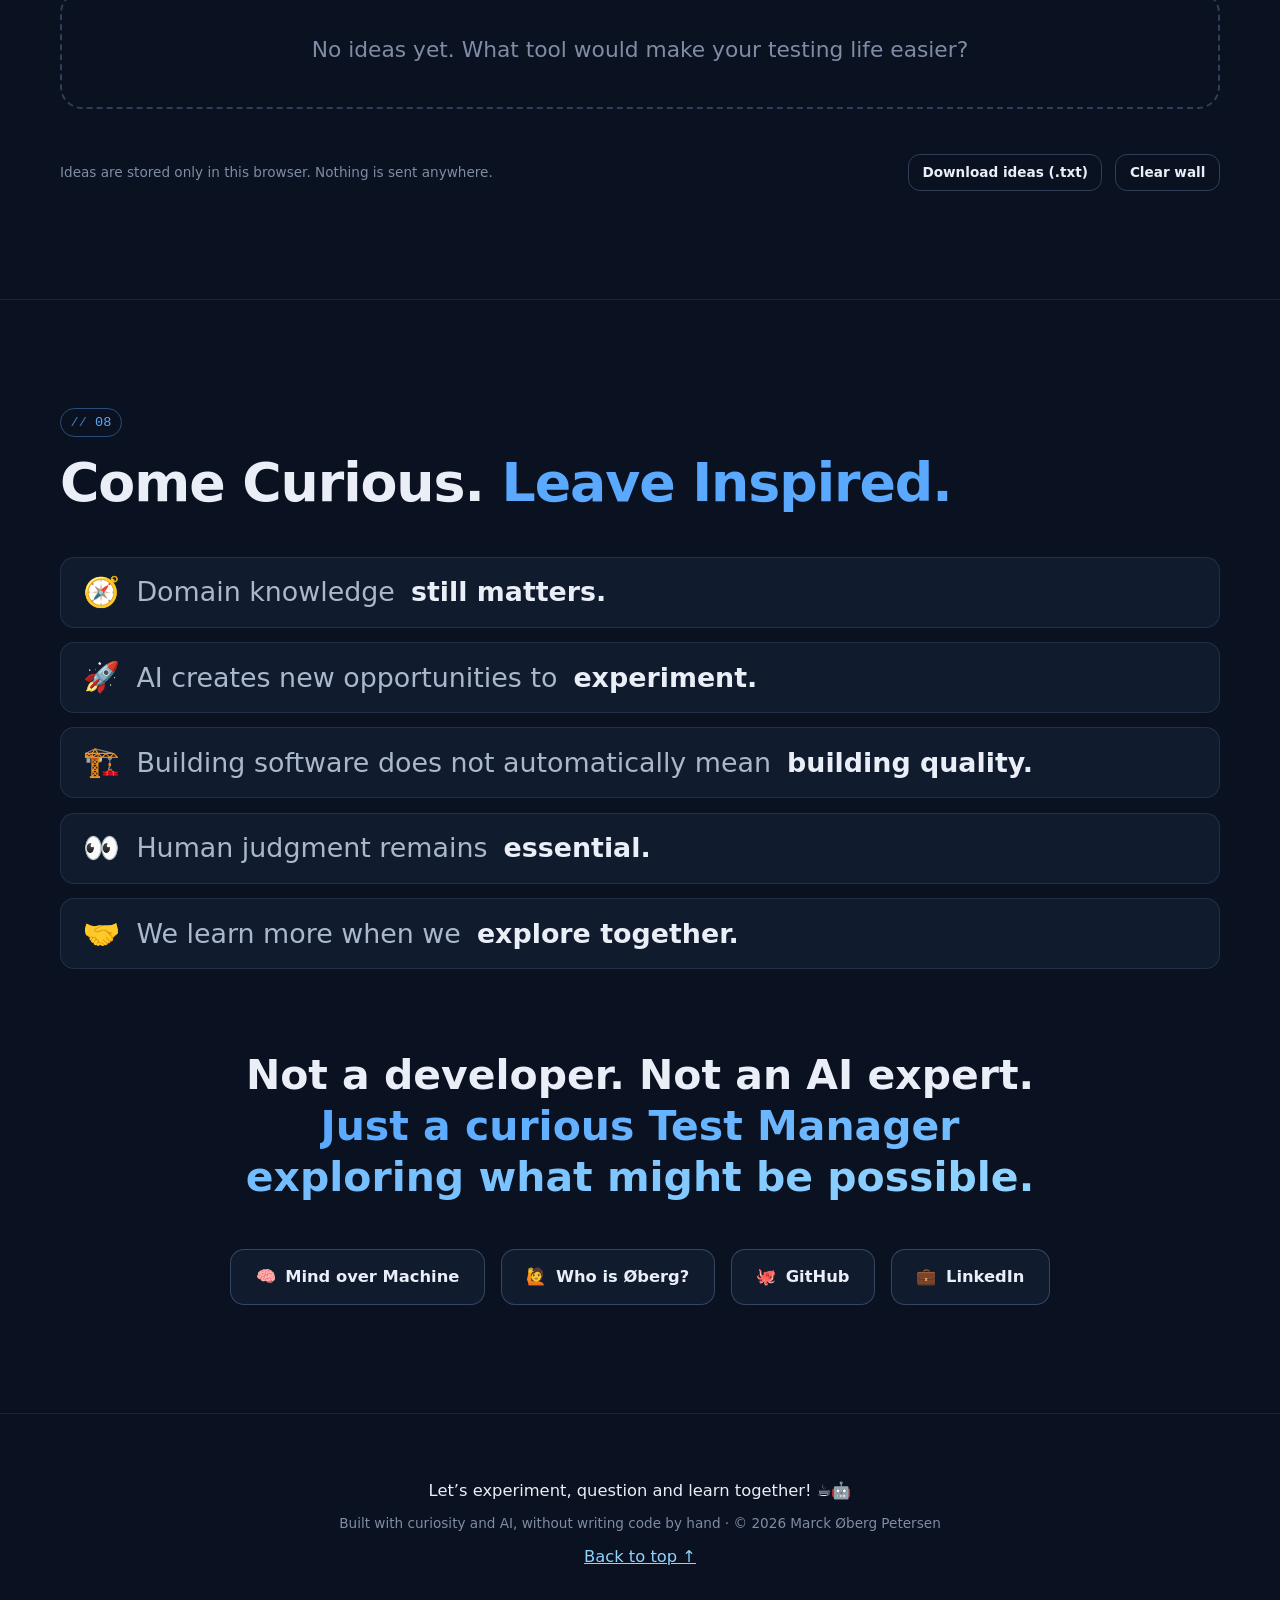
==== commit 0fac49e0: "Explain advanced/simple versions and Codespaces in the demo Replaces the empty live-demo button with" ====
--- a/index.html
+++ b/index.html
@@ -11,7 +11,7 @@
   <meta property="og:description" content="Exploring AI, Vibe Coding, No-Code and Citizen Development in Quality Engineering. Mind over Machine, 18 November 2026.">
   <meta property="og:type" content="website">
   <link rel="icon" href="assets/favicon.svg" type="image/svg+xml">
-  <link rel="stylesheet" href="css/styles.css?v=20261114e">
+  <link rel="stylesheet" href="css/styles.css?v=20261114f">
 </head>
 <body>
   <a class="skip-link" href="#main">Skip to content</a>
@@ -265,13 +265,47 @@
           <li class="flow__human"><span class="flow__num">6</span><span class="flow__icon" aria-hidden="true">👀</span>Human Review</li>
         </ol>
 
-        <div class="demo-cta" data-reveal>
-          <a class="btn btn--primary btn--lg" data-link="liveDemo">Open the live Test Case Generator ↗</a>
-          <p class="hint">Opens in a new tab. Close it, or press <kbd>Alt</kbd>+<kbd>Tab</kbd>, to come back here.</p>
+        <div class="versions">
+          <h3 class="h3" data-reveal>Two versions: <span class="accent">advanced</span> and <span class="accent-2">simple</span></h3>
+          <div class="versions__grid" data-stagger>
+            <article class="version">
+              <span class="version__badge">Advanced</span>
+              <h4>Øberg TestLab</h4>
+              <p>The full journey: from requirements to structured, ISTQB-aligned test cases.</p>
+              <ul class="version__steps">
+                <li>Requirements</li><li>Risk &amp; criticality</li><li>Test level</li><li>ISTQB-aligned test cases</li><li>Traceability</li>
+              </ul>
+            </article>
+            <article class="version version--simple">
+              <span class="version__badge">Simple</span>
+              <h4>Øberg UAT Test Ideas</h4>
+              <p>Enter one requirement and get 5–8 concise UAT test ideas, in Danish or English.</p>
+              <ul class="version__steps">
+                <li>One requirement</li><li>5–8 UAT test ideas</li>
+              </ul>
+            </article>
+          </div>
+
+          <div class="codespaces" data-reveal>
+            <div class="codespaces__text">
+              <h4><span aria-hidden="true">☁️</span> Running live in GitHub Codespaces</h4>
+              <p>Both apps run in <strong>GitHub Codespaces</strong>: a ready-made development environment in the cloud, opened straight from GitHub. Nothing to install on this laptop.</p>
+            </div>
+            <ol class="codespaces__steps">
+              <li>Open the repository on GitHub</li>
+              <li>Start the Codespace</li>
+              <li>Start the Streamlit app, which opens in a new browser tab</li>
+              <li>Paste the requirements and generate</li>
+            </ol>
+            <div class="codespaces__cta">
+              <a class="btn btn--primary" data-link="codespaces">Open GitHub Codespaces ↗</a>
+              <p class="hint">Opens in a new tab. Close it, or press <kbd>Alt</kbd>+<kbd>Tab</kbd>, to come back here.</p>
+            </div>
+          </div>
         </div>
 
         <h3 class="h3" data-reveal>Backup demo <span class="muted">· because demos</span></h3>
-        <div class="shots" id="shotGrid" data-stagger><!-- filled from DECK_CONFIG.demoScreenshots --></div>
+        <div id="shotGroups"><!-- filled from DECK_CONFIG.demoScreenshots --></div>
       </div>
     </section>
 
@@ -409,9 +443,9 @@
 
   <div class="blackout" id="blackout" hidden></div>
 
-  <script src="js/config.js?v=20261114e"></script>
-  <script src="js/notes.js?v=20261114e"></script>
-  <script src="js/notes-render.js?v=20261114e"></script>
-  <script src="js/site.js?v=20261114e"></script>
+  <script src="js/config.js?v=20261114f"></script>
+  <script src="js/notes.js?v=20261114f"></script>
+  <script src="js/notes-render.js?v=20261114f"></script>
+  <script src="js/site.js?v=20261114f"></script>
 </body>
 </html>
--- a/css/styles.css
+++ b/css/styles.css
@@ -253,6 +253,29 @@
 .demo-cta { margin-top: clamp(2rem, 5vh, 3rem); display: flex; flex-wrap: wrap; align-items: center; gap: 1rem 1.5rem; }
 
 .shots { display: grid; grid-template-columns: repeat(4, 1fr); gap: 1rem; }
+.shot-group + .shot-group { margin-top: 1.6rem; }
+.shot-group__title { margin: 0 0 .8rem; font-family: var(--mono); font-size: var(--fs-small); letter-spacing: .06em; text-transform: uppercase; color: var(--text-faint); }
+
+/* Two versions + Codespaces */
+.versions { margin-top: clamp(2.5rem, 6vh, 3.5rem); }
+.versions .h3 { margin-top: 0; }
+.versions__grid { display: grid; grid-template-columns: 1fr 1fr; gap: 1rem; }
+.version { padding: 1.4rem 1.5rem; background: linear-gradient(180deg, var(--surface-2), var(--surface)); border: 1px solid var(--line); border-top: 3px solid var(--accent); border-radius: var(--radius-lg); }
+.version--simple { border-top-color: var(--accent-2); }
+.version__badge { display: inline-block; font-family: var(--mono); font-size: var(--fs-small); font-weight: 700; text-transform: uppercase; letter-spacing: .06em; color: var(--accent); background: var(--accent-soft); padding: .2em .6em; border-radius: 6px; }
+.version--simple .version__badge { color: var(--accent-2); background: rgba(143,211,255,.1); }
+.version h4 { margin: .7rem 0 .4rem; font-size: var(--fs-h3); }
+.version p { color: var(--text-dim); margin-bottom: 1rem; }
+.version__steps { list-style: none; margin: 0; padding: 0; display: flex; flex-wrap: wrap; gap: .4rem; }
+.version__steps li { font-size: var(--fs-small); padding: .3em .8em; border-radius: 999px; border: 1px solid var(--line-strong); background: var(--bg); }
+.version__steps li:not(:last-child)::after { content: " →"; color: var(--accent); }
+.codespaces { display: grid; grid-template-columns: 1.1fr 1fr; gap: 1rem 2.5rem; align-items: start; margin-top: 1.2rem; padding: 1.5rem 1.6rem; border: 1px dashed var(--line-strong); border-radius: var(--radius-lg); background: rgba(7,12,23,.6); }
+.codespaces h4 { margin: 0 0 .5rem; font-size: var(--fs-h3); }
+.codespaces p { color: var(--text-dim); }
+.codespaces strong { color: var(--text); }
+.codespaces__steps { margin: 0; padding-left: 1.3rem; color: var(--text-dim); display: grid; gap: .35rem; }
+.codespaces__steps li::marker { color: var(--accent); font-family: var(--mono); font-weight: 700; }
+.codespaces__cta { grid-column: 1 / -1; display: flex; flex-wrap: wrap; align-items: center; gap: .6rem 1.4rem; }
 .shot { margin: 0; padding: 0; background: var(--surface); border: 1px solid var(--line); border-radius: var(--radius); overflow: hidden; cursor: zoom-in; font: inherit; color: inherit; text-align: left; }
 .shot img { width: 100%; aspect-ratio: 16 / 10; object-fit: cover; object-position: top; background: #070c17; }
 .shot__caption { display: block; padding: .6rem .9rem; color: var(--text-dim); font-size: var(--fs-small); }
@@ -361,7 +384,7 @@
   .nav__menu a span { display: none; }
 }
 @media (max-width: 1000px) {
-  .hero, .about, .sim { grid-template-columns: 1fr; }
+  .hero, .about, .sim, .codespaces { grid-template-columns: 1fr; }
   .about .portrait { max-width: 320px; }
   .cards--4 { grid-template-columns: repeat(2, 1fr); }
   .flow { grid-template-columns: repeat(3, 1fr); }
@@ -377,7 +400,7 @@
 }
 @media (max-width: 640px) {
   .section { min-height: 0; }
-  .two-col, .stats, .questions, .shots, .fake-dash, .cards--4, .reqs__list { grid-template-columns: 1fr; }
+  .two-col, .stats, .questions, .shots, .fake-dash, .cards--4, .reqs__list, .versions__grid { grid-template-columns: 1fr; }
   .flow { grid-template-columns: 1fr 1fr; }
   .flow li::after { display: none; }
 }
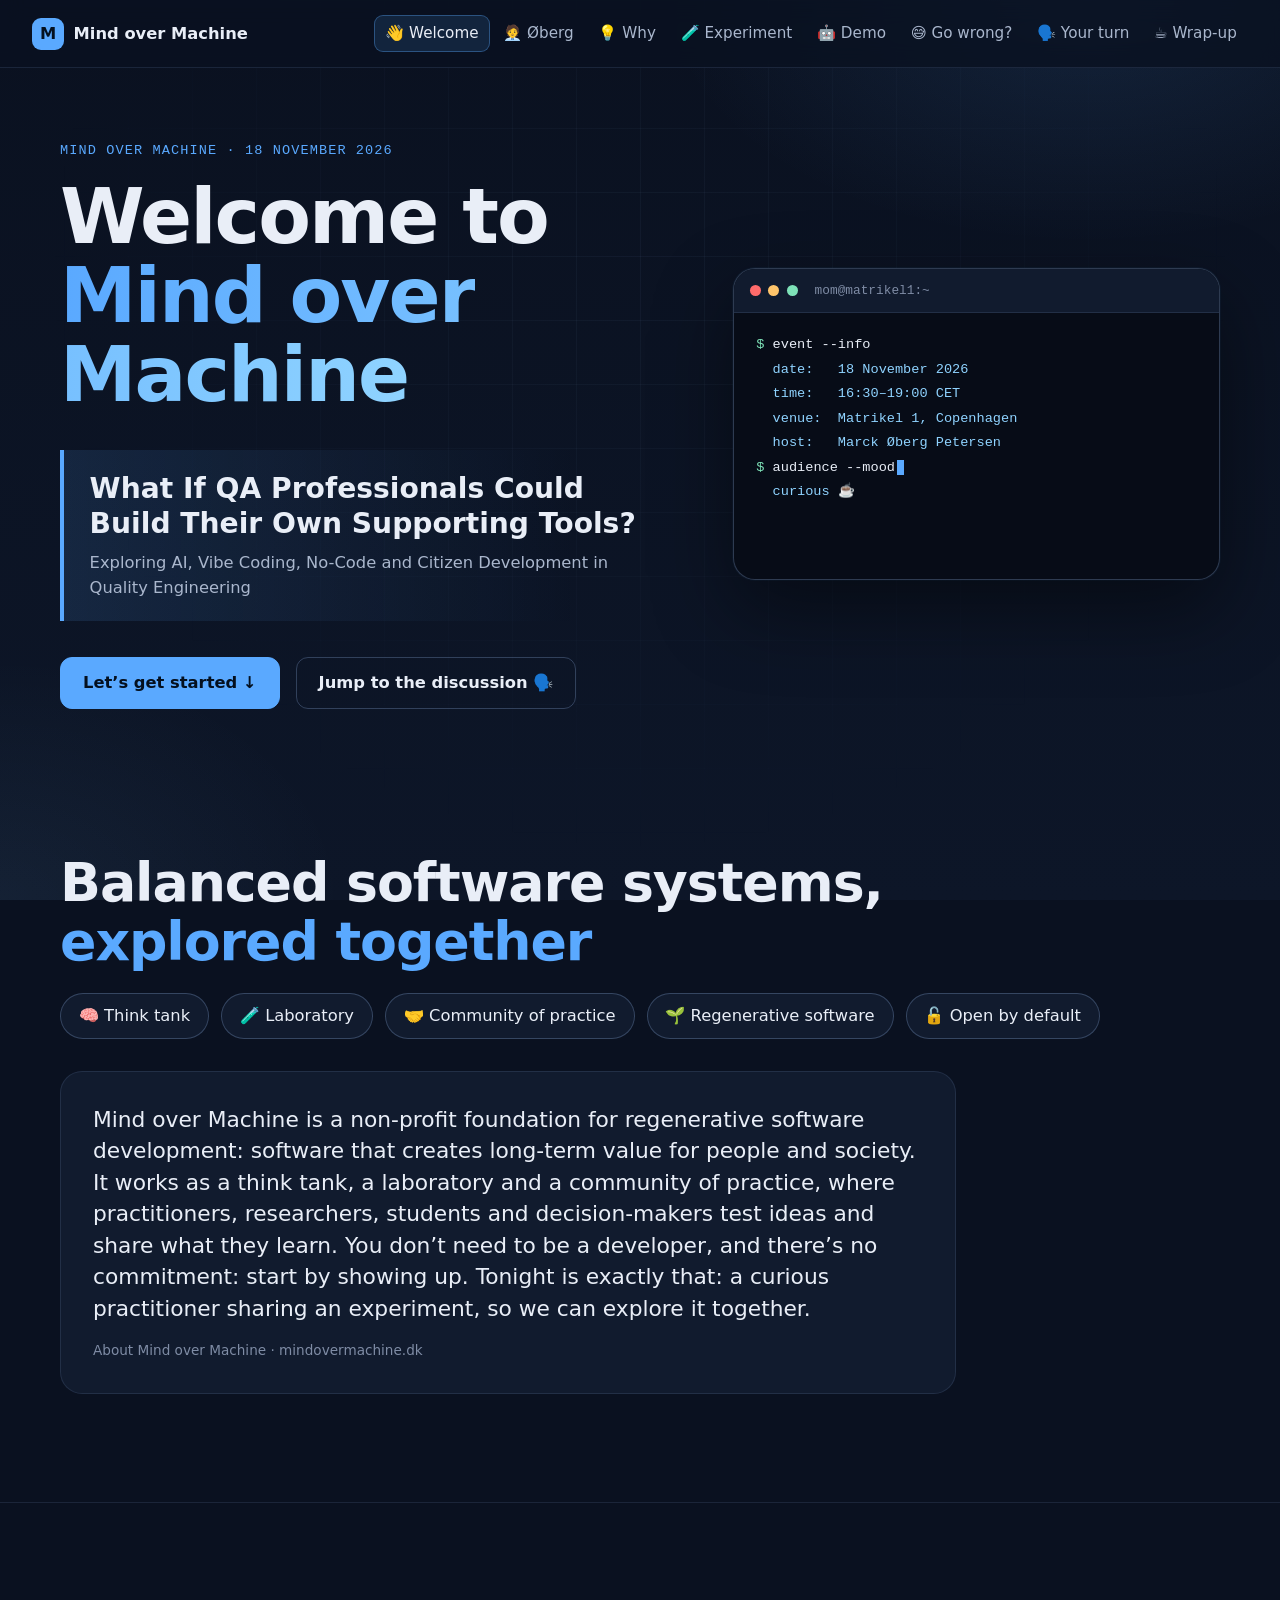
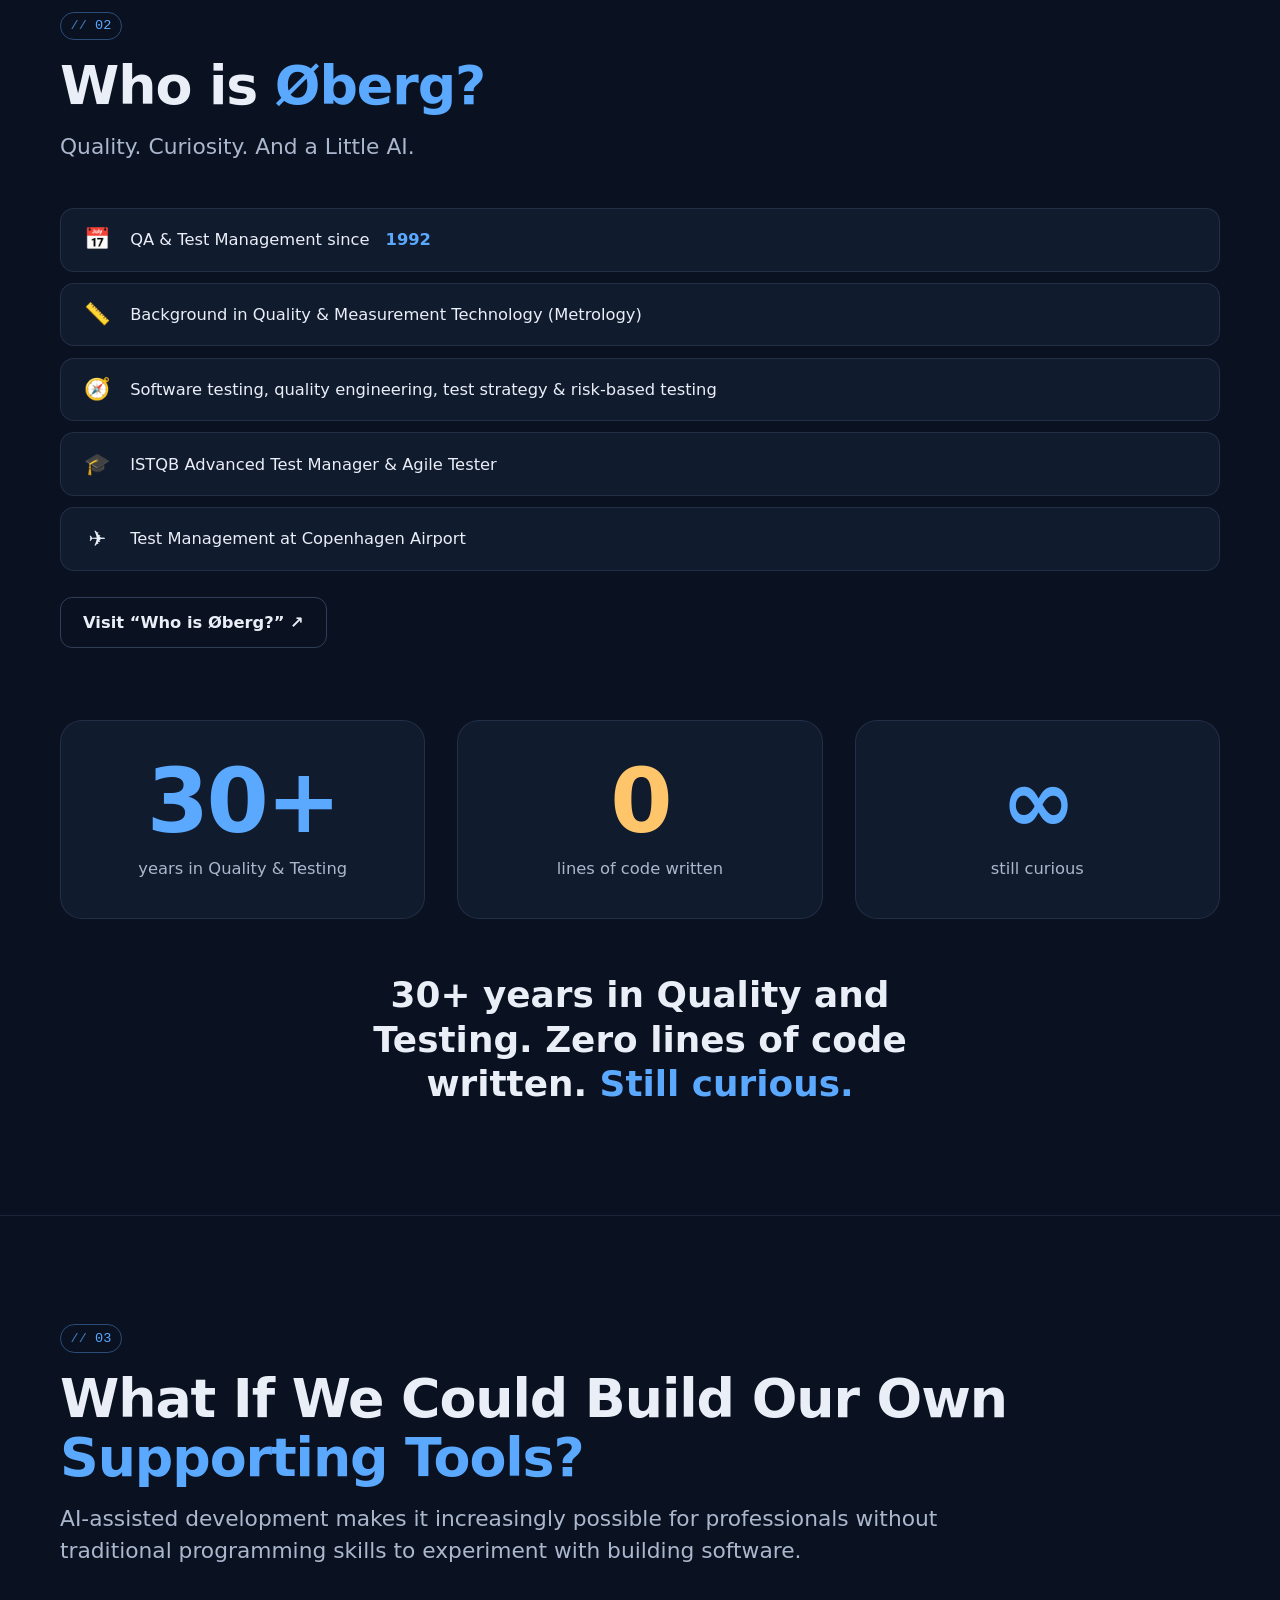
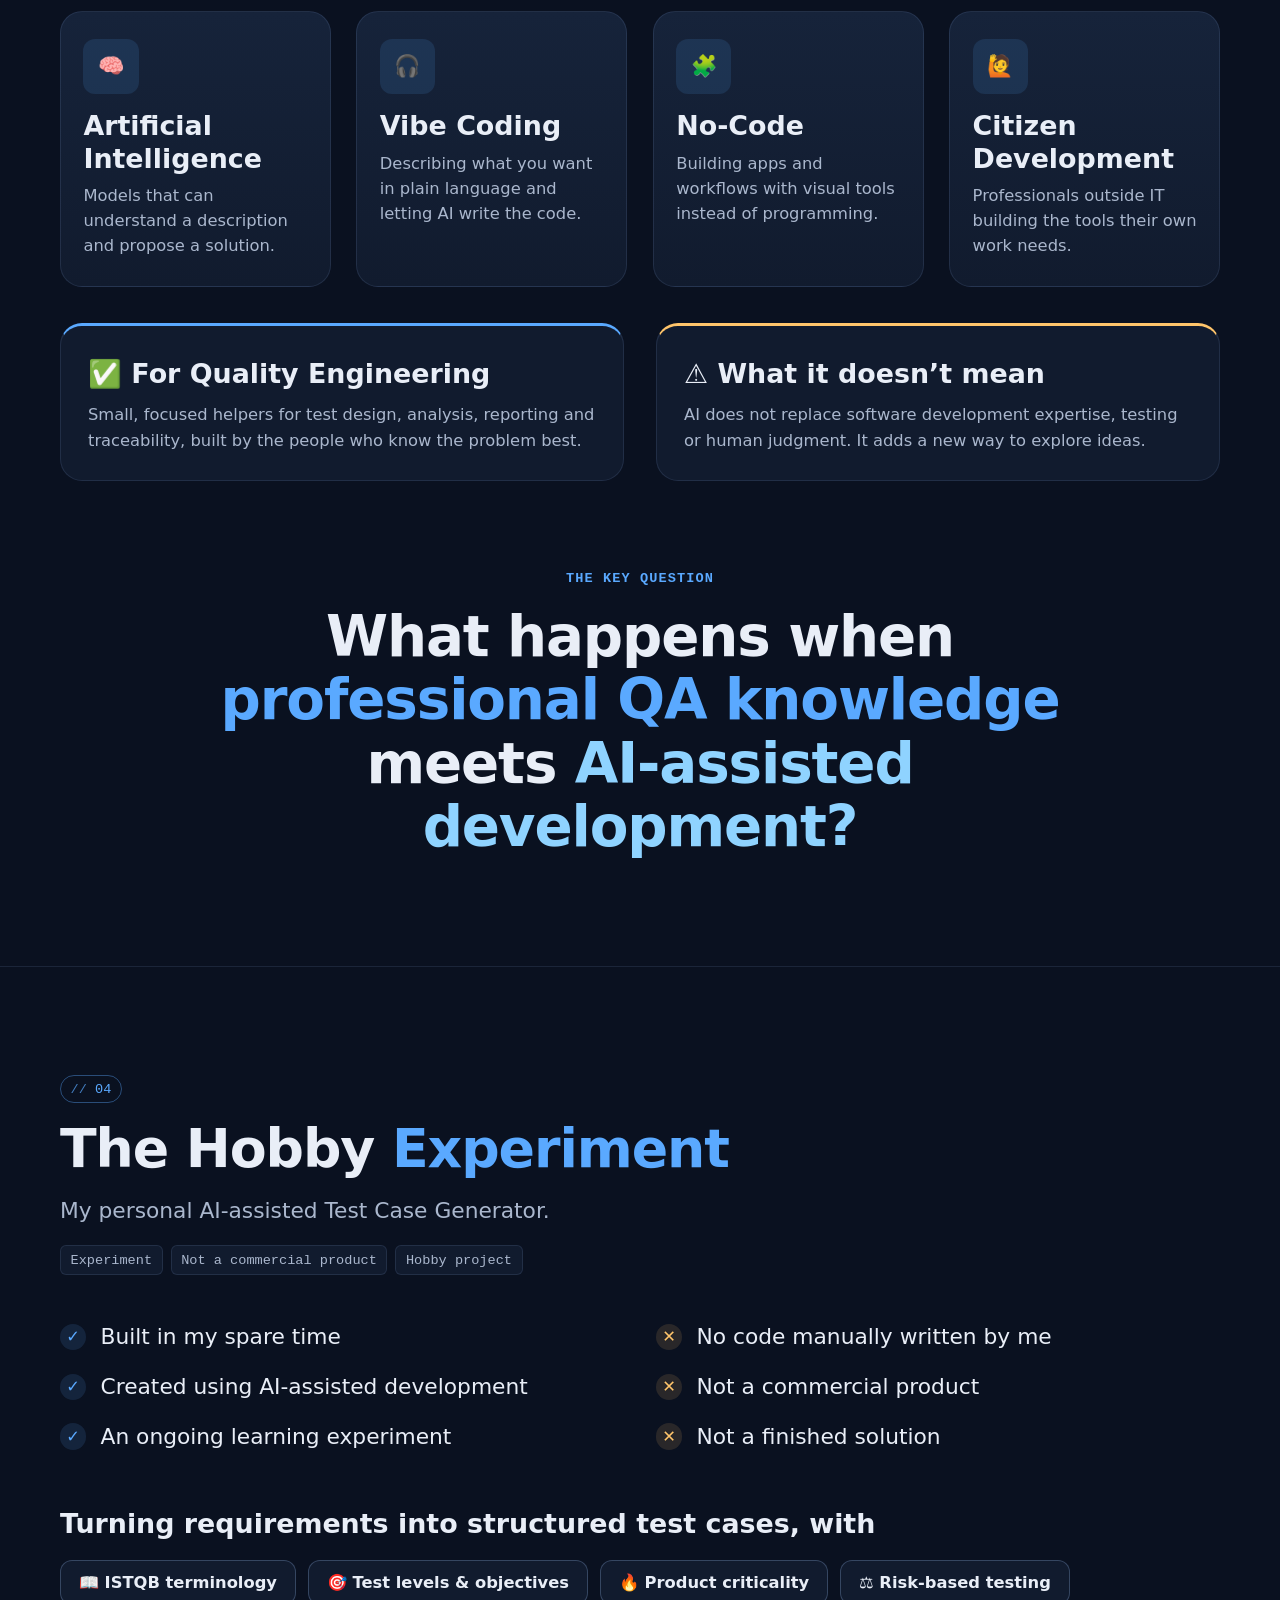
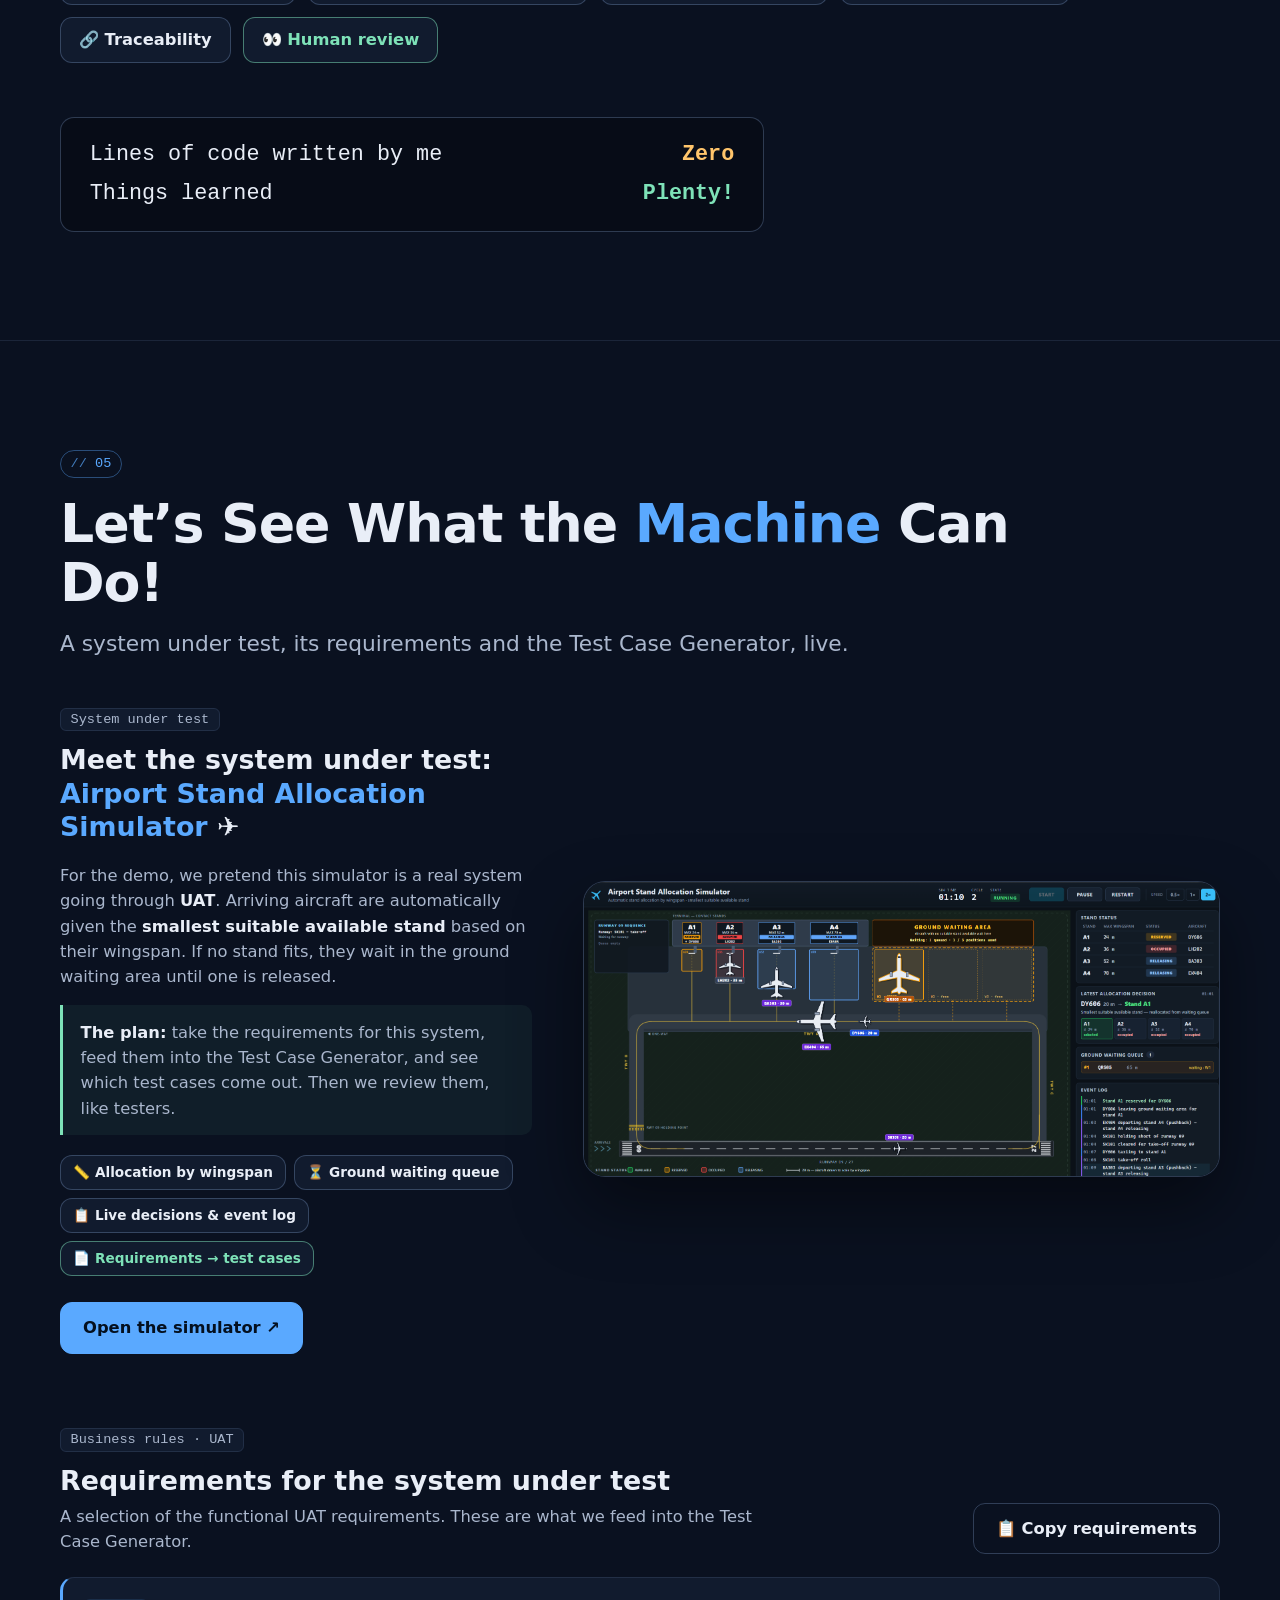
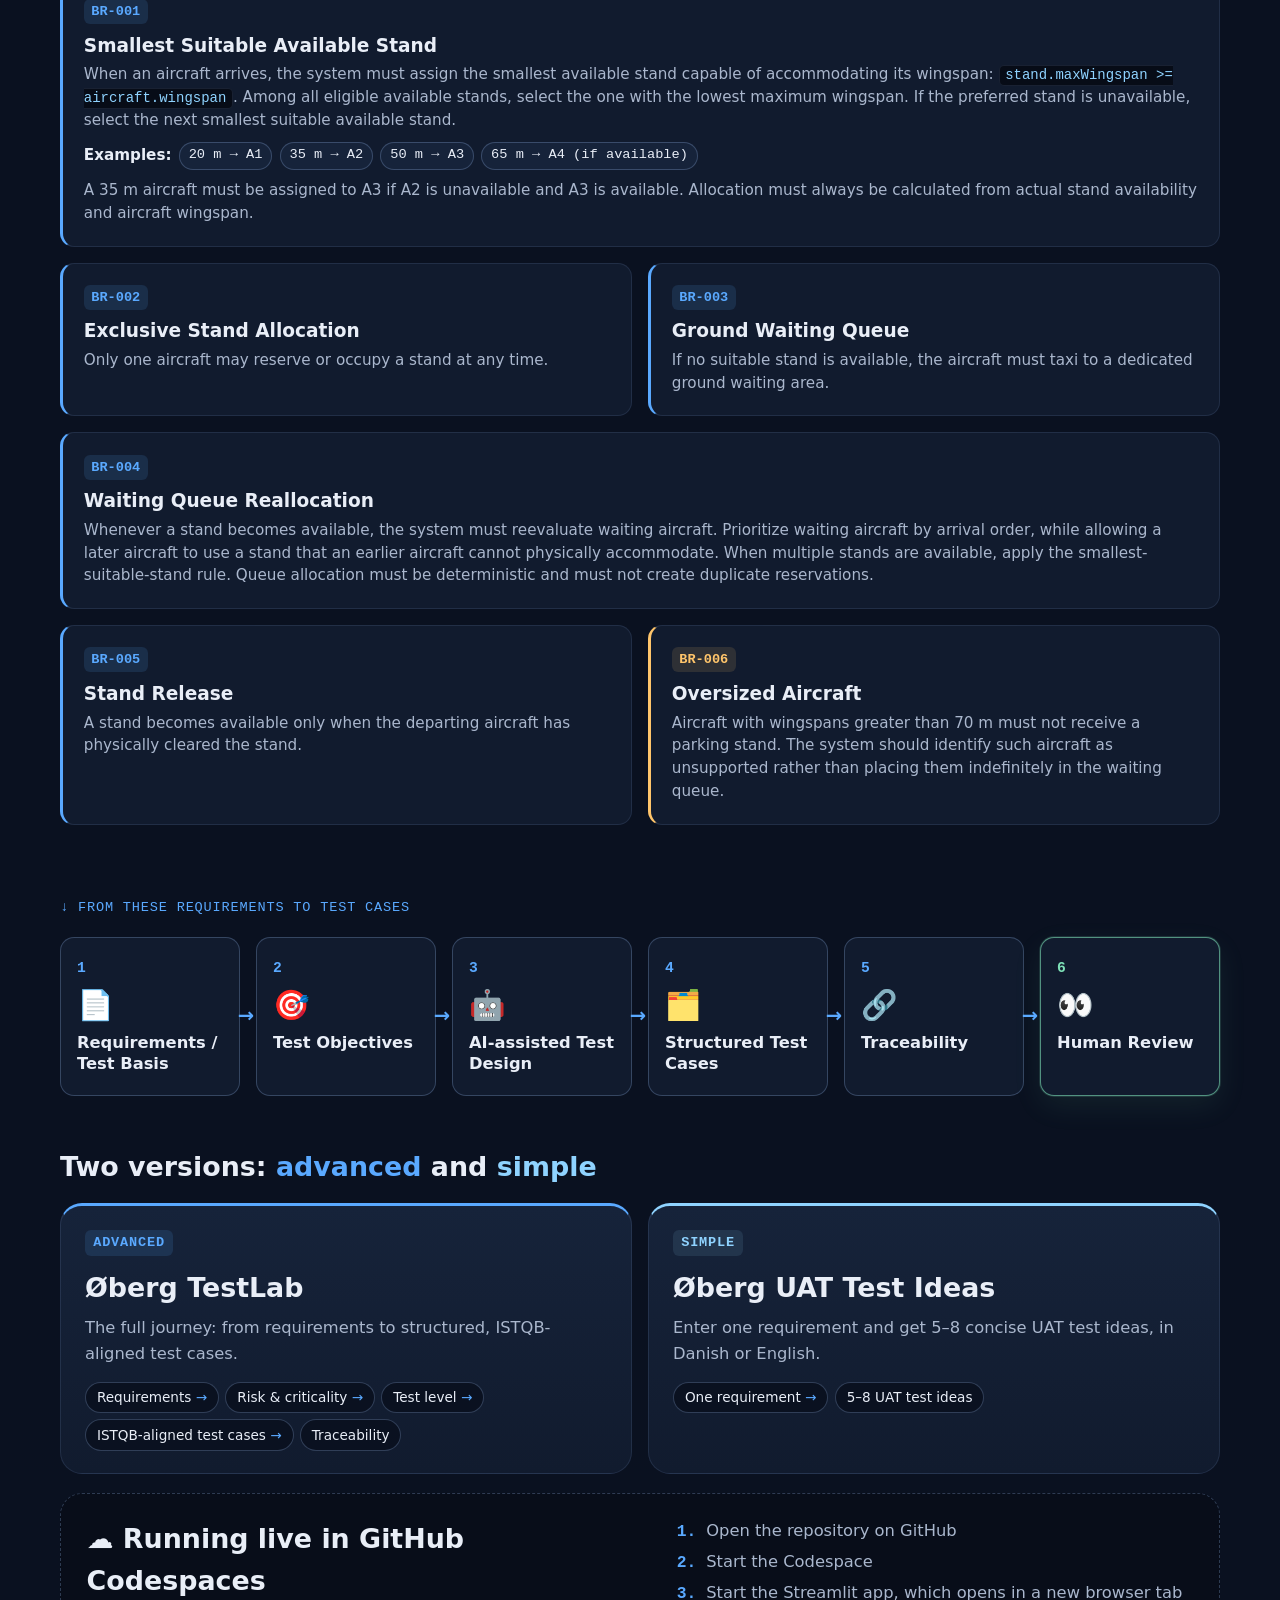
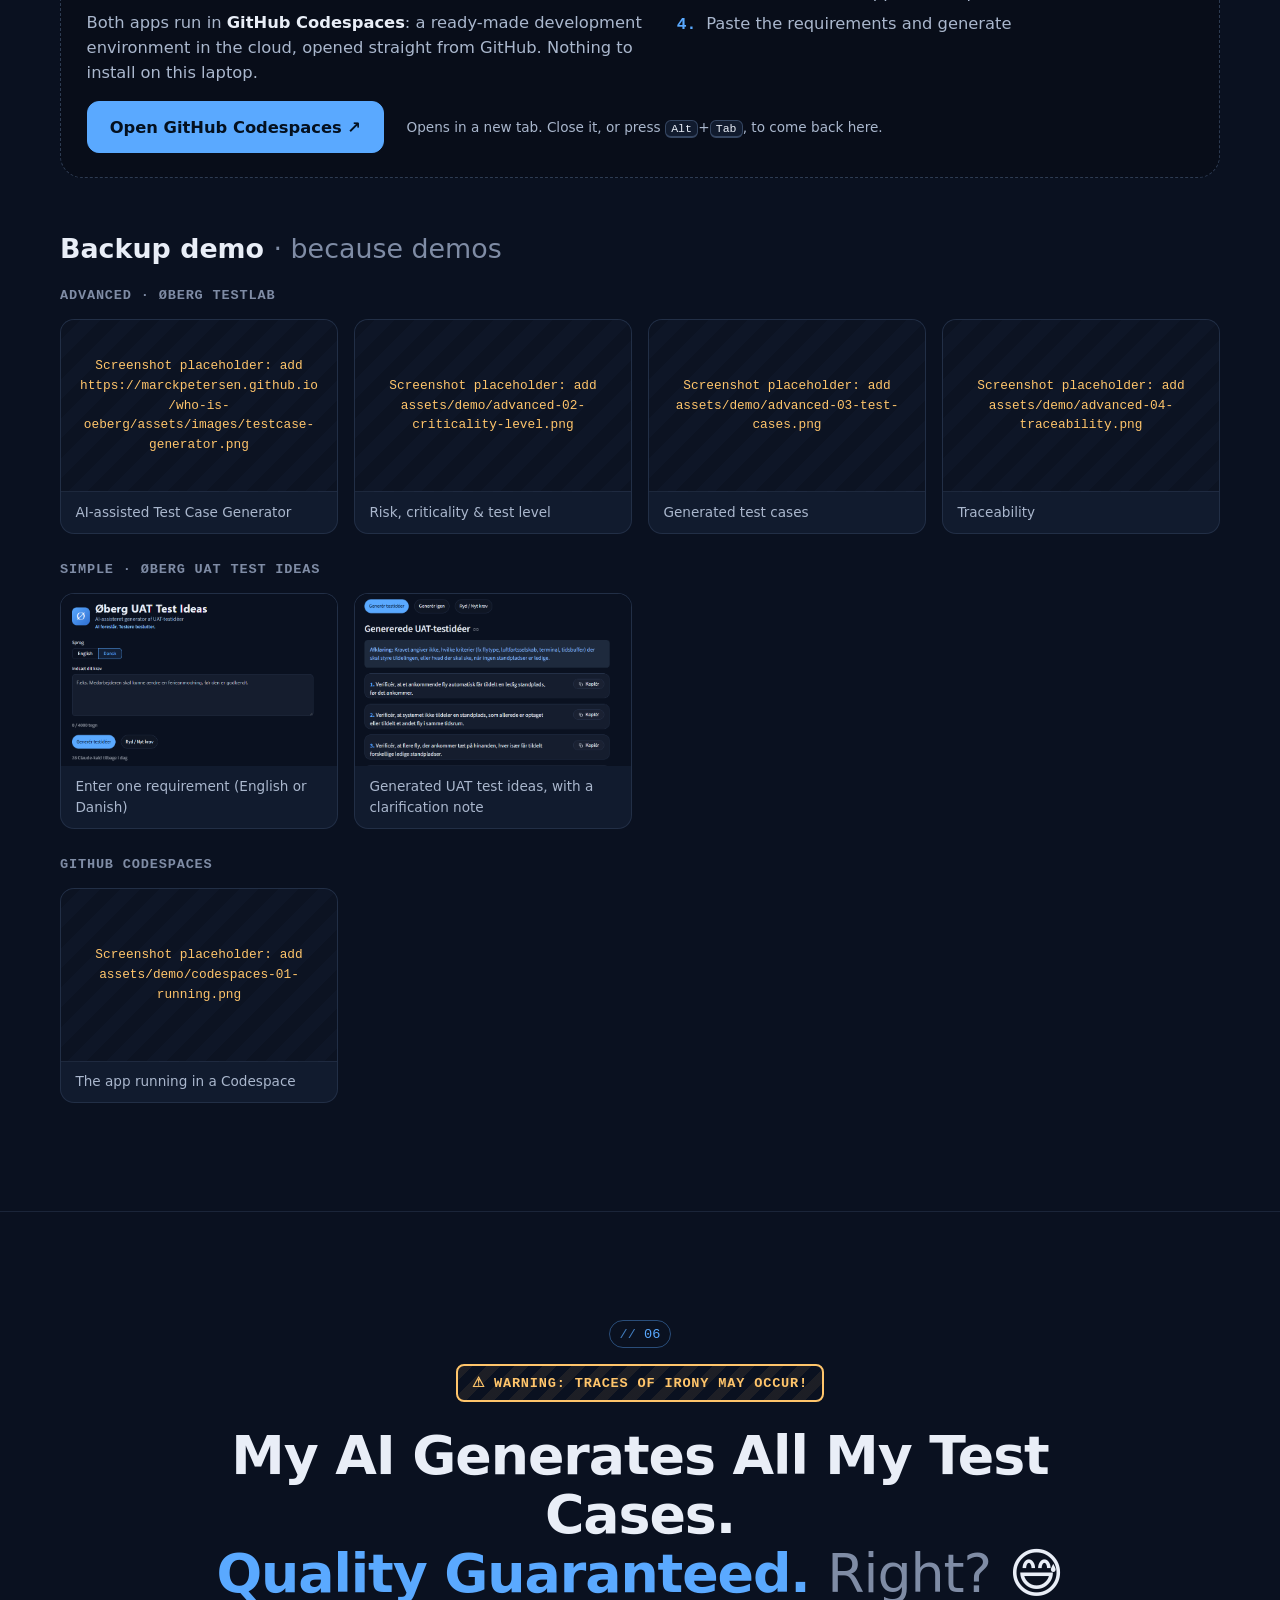
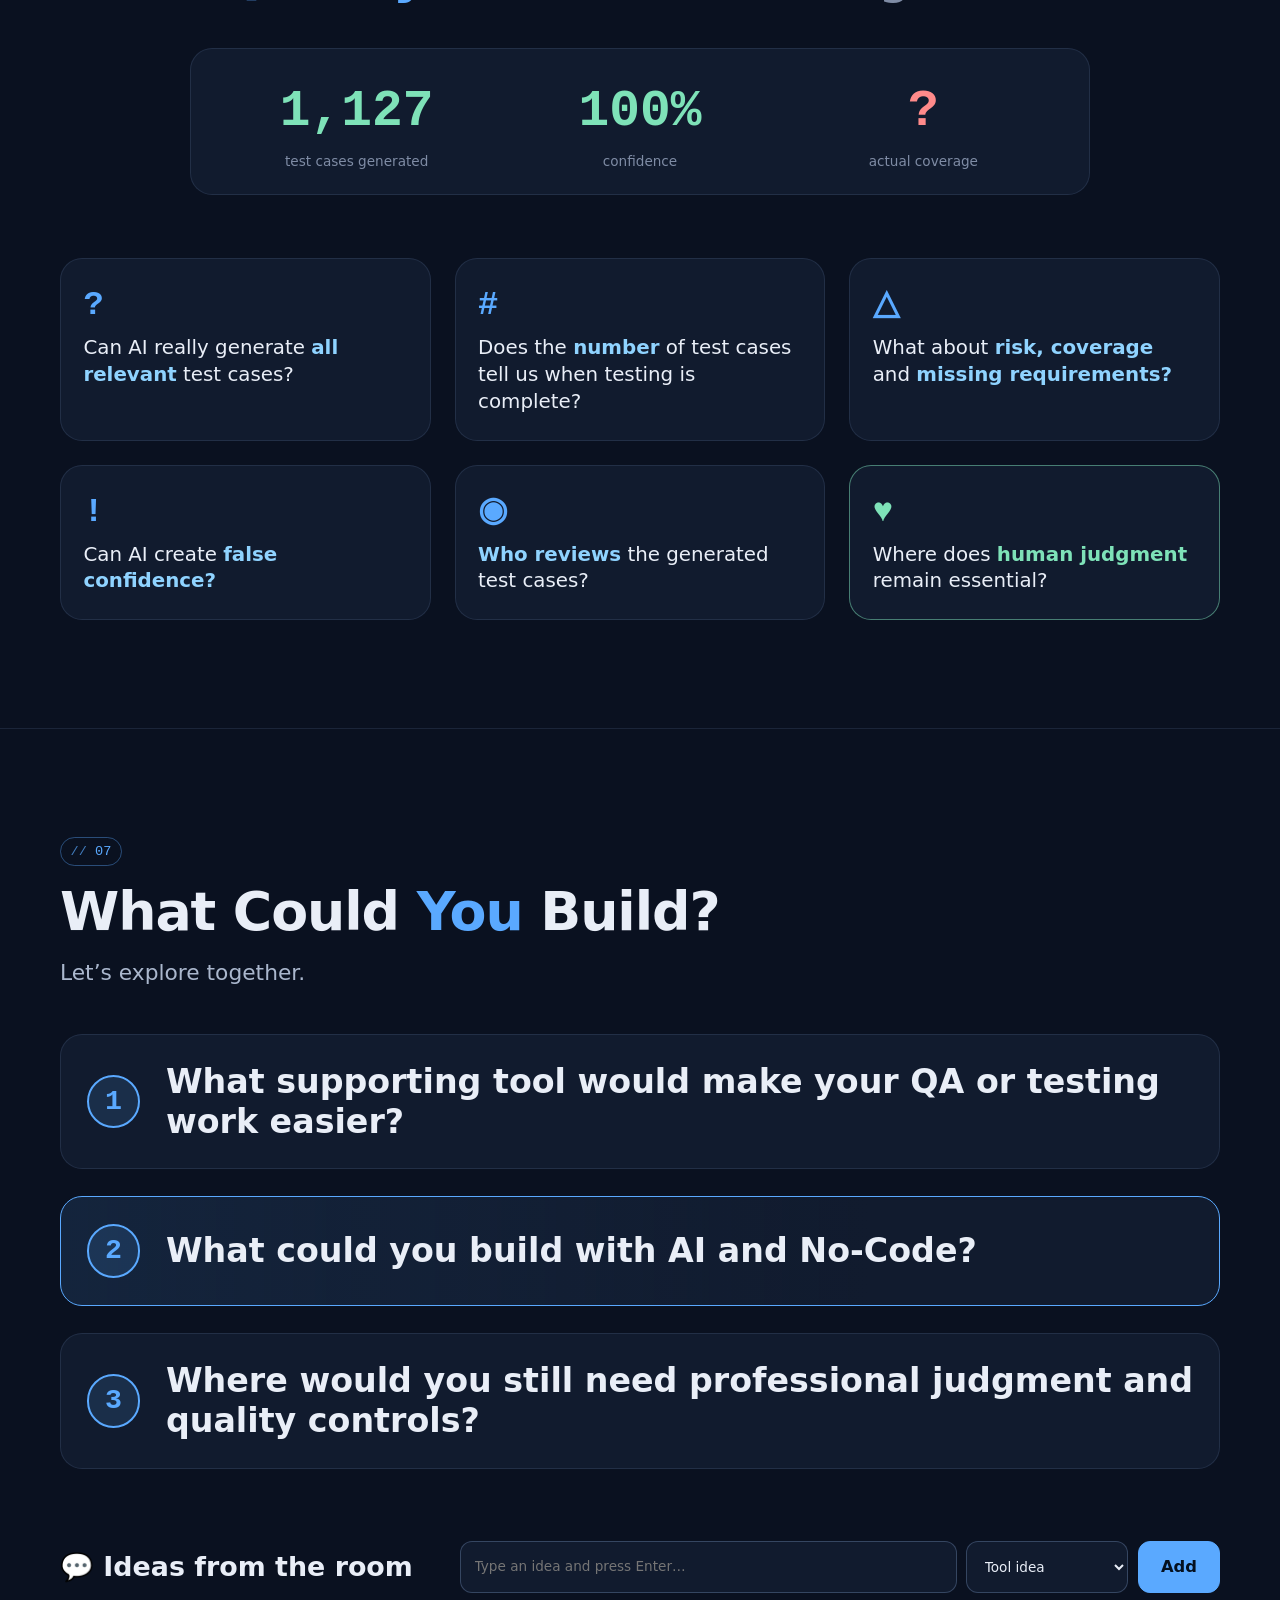
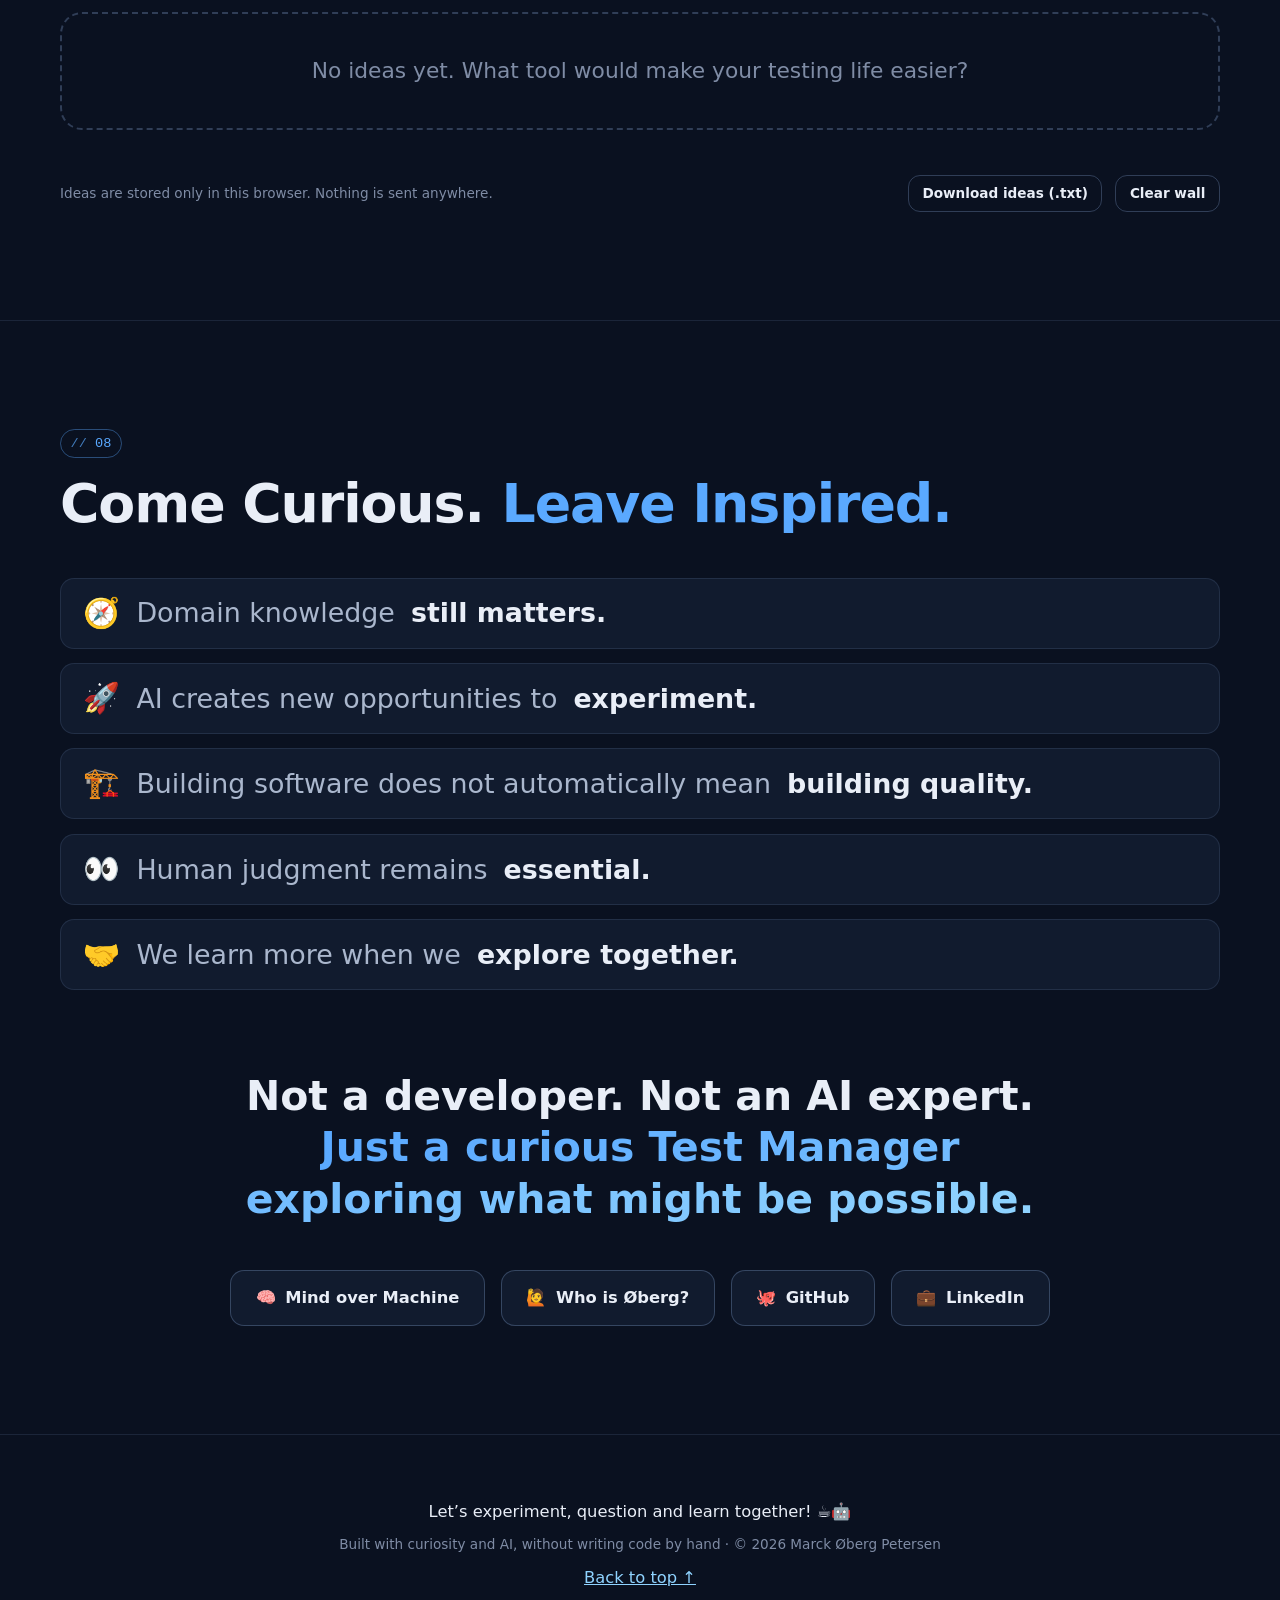
==== commit 42cb8d22: "Add backup screenshots for Øberg UAT Test Ideas (simple version) Co-Authored-By: Claude Opus 5.5 <no" ====
--- a/index.html
+++ b/index.html
@@ -11,7 +11,7 @@
   <meta property="og:description" content="Exploring AI, Vibe Coding, No-Code and Citizen Development in Quality Engineering. Mind over Machine, 18 November 2026.">
   <meta property="og:type" content="website">
   <link rel="icon" href="assets/favicon.svg" type="image/svg+xml">
-  <link rel="stylesheet" href="css/styles.css?v=20261114f">
+  <link rel="stylesheet" href="css/styles.css?v=20261114g">
 </head>
 <body>
   <a class="skip-link" href="#main">Skip to content</a>
@@ -443,9 +443,9 @@
 
   <div class="blackout" id="blackout" hidden></div>
 
-  <script src="js/config.js?v=20261114f"></script>
-  <script src="js/notes.js?v=20261114f"></script>
-  <script src="js/notes-render.js?v=20261114f"></script>
-  <script src="js/site.js?v=20261114f"></script>
+  <script src="js/config.js?v=20261114g"></script>
+  <script src="js/notes.js?v=20261114g"></script>
+  <script src="js/notes-render.js?v=20261114g"></script>
+  <script src="js/site.js?v=20261114g"></script>
 </body>
 </html>
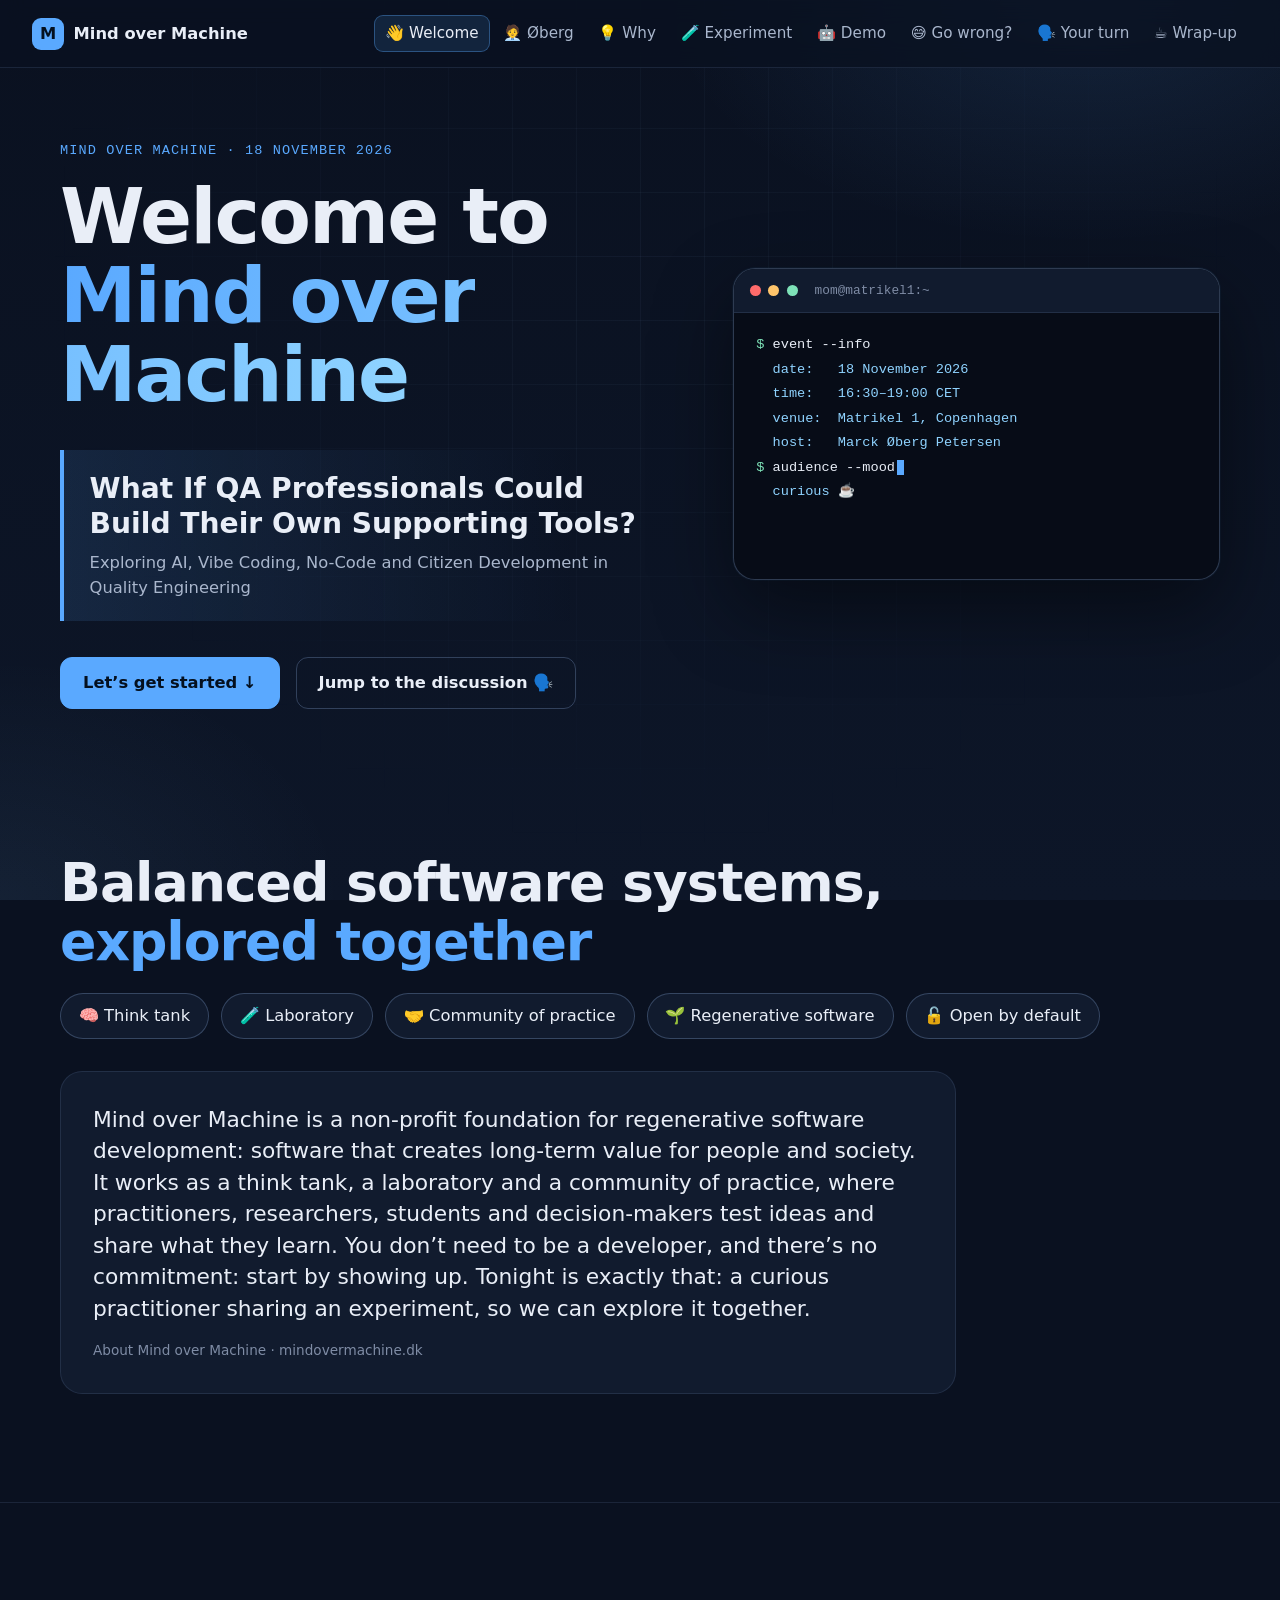
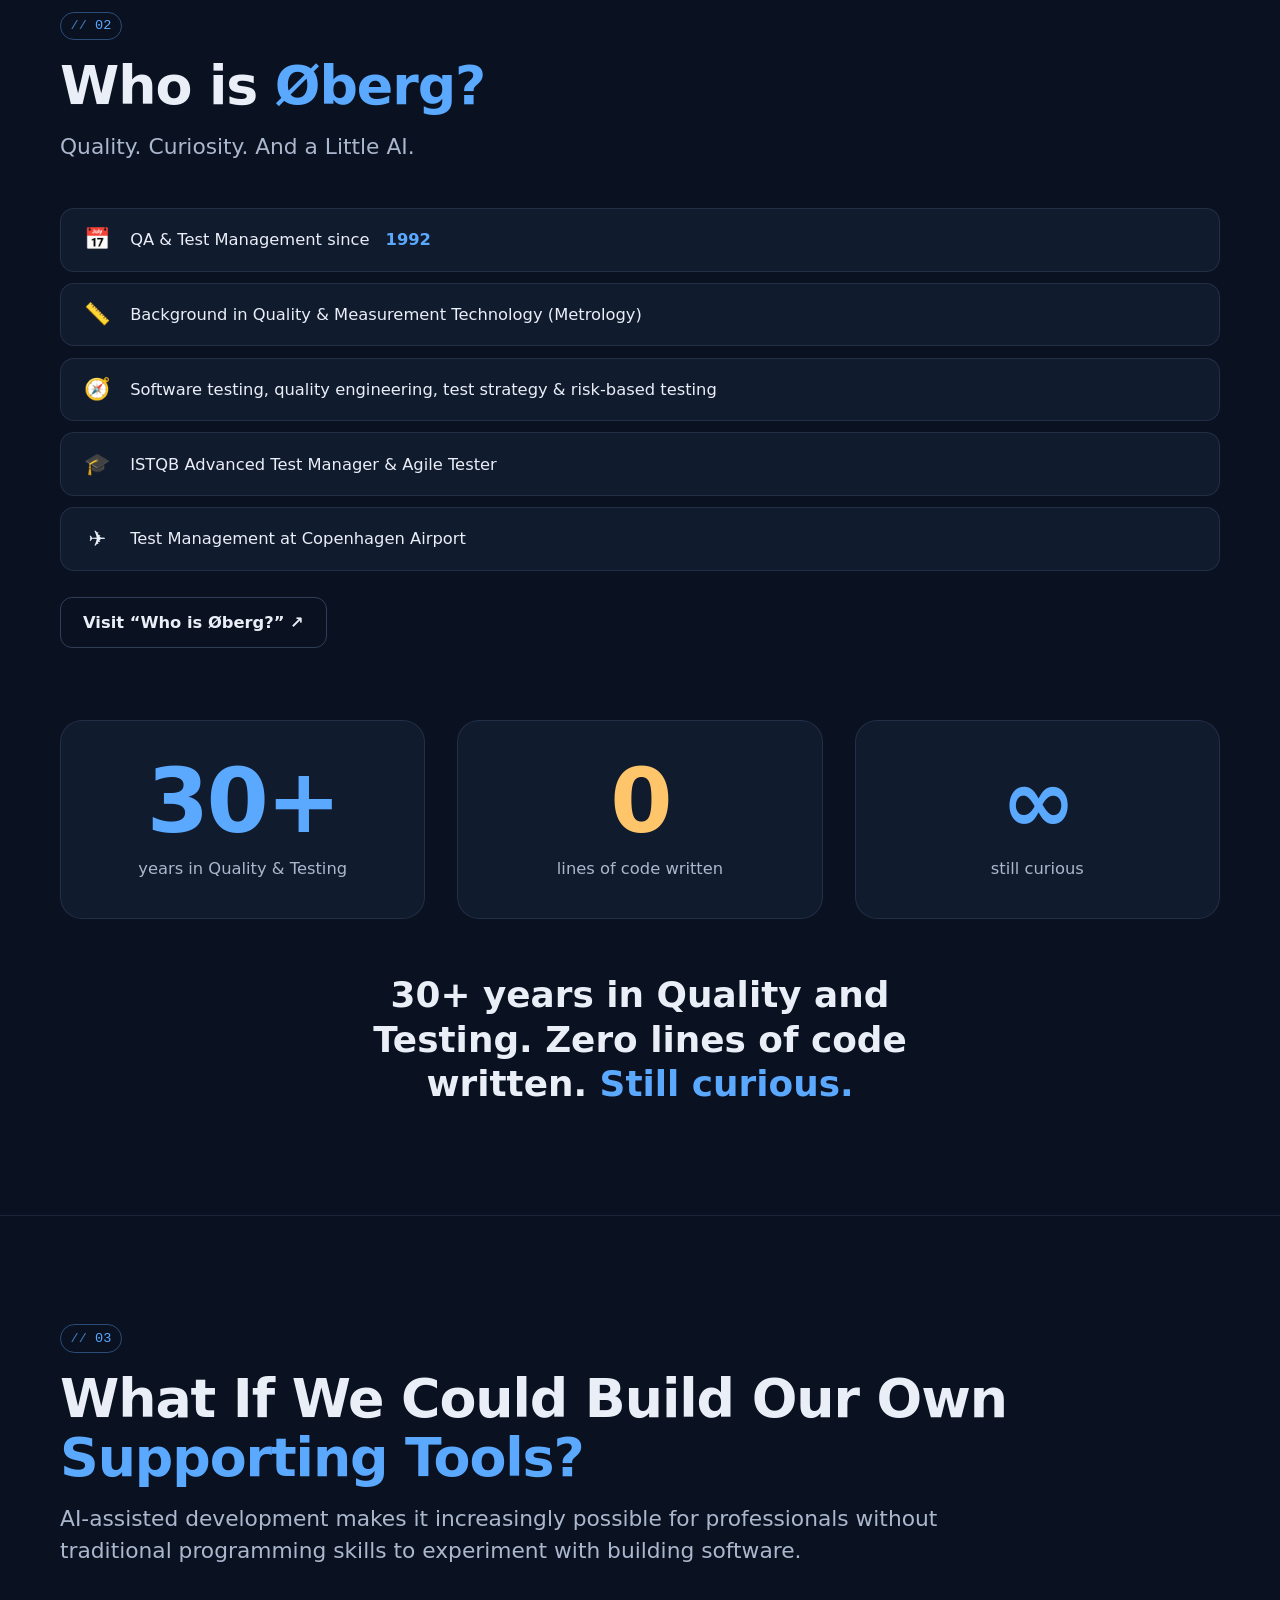
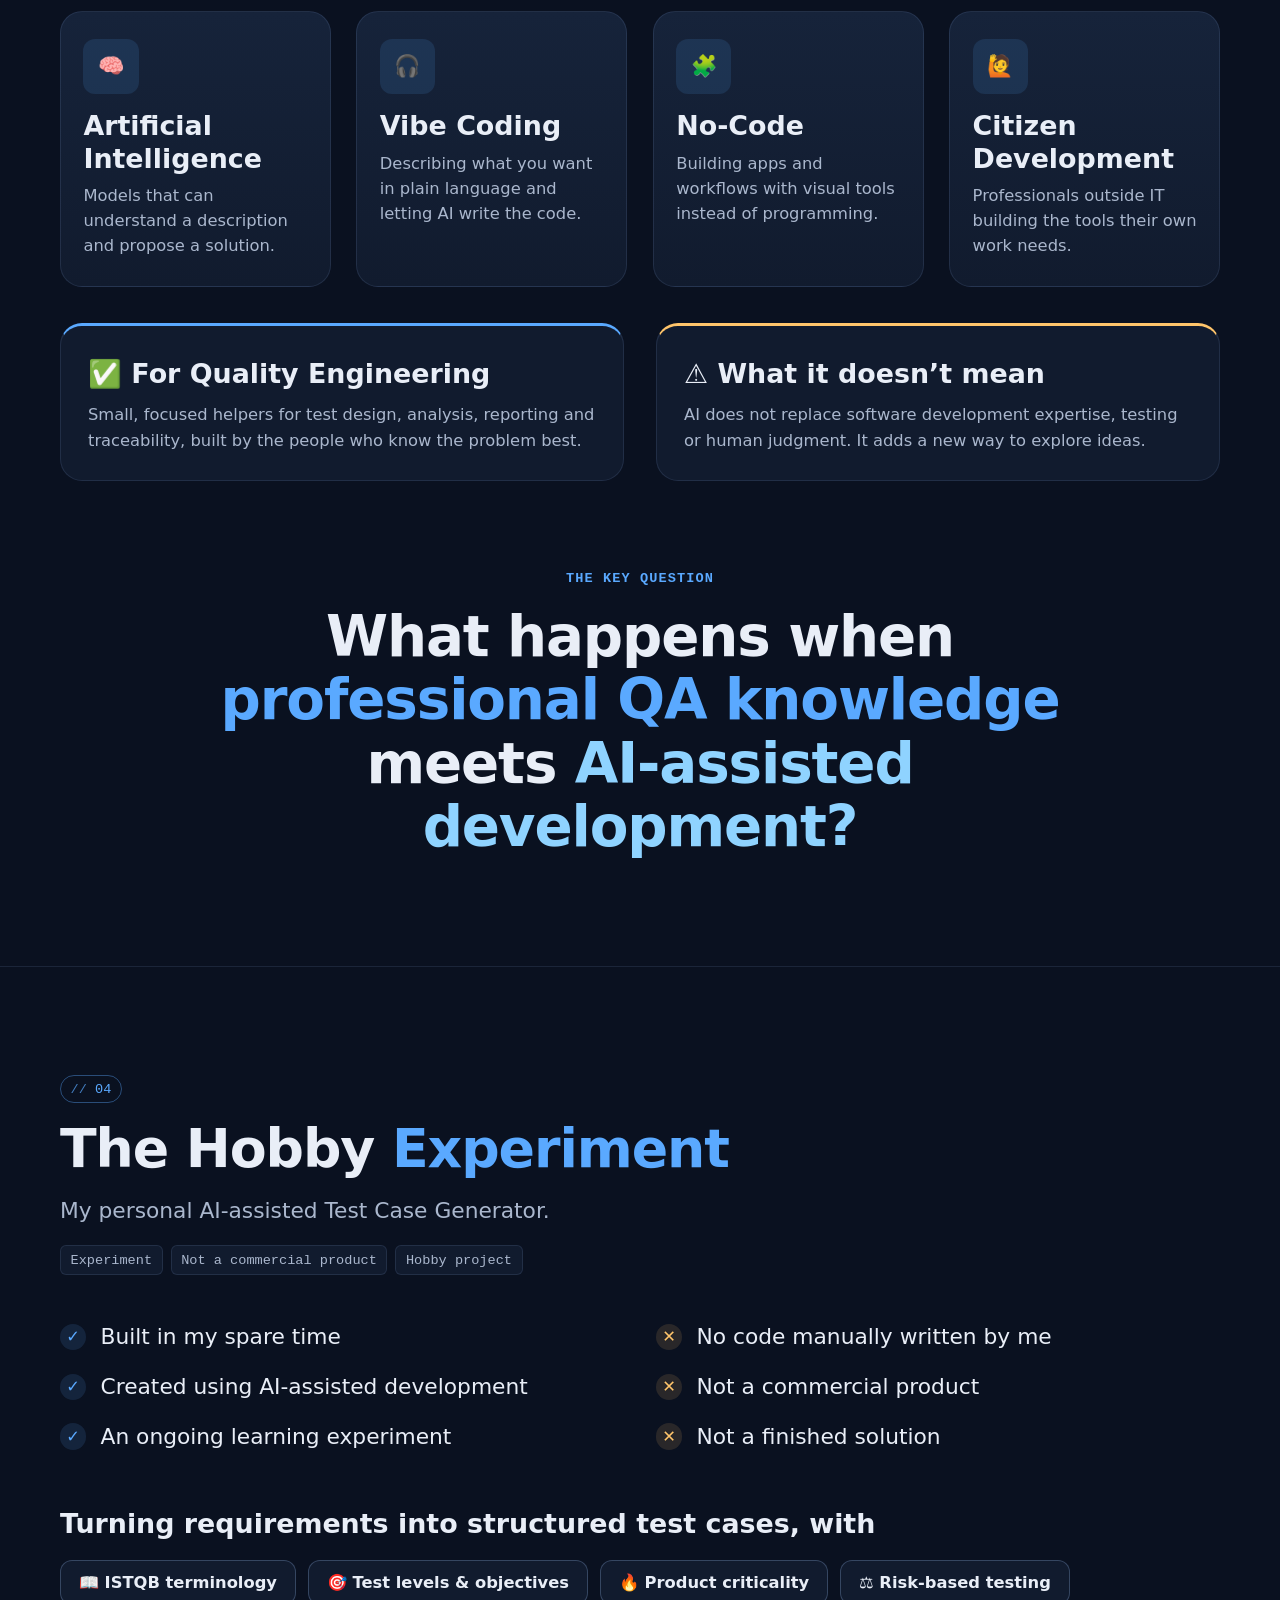
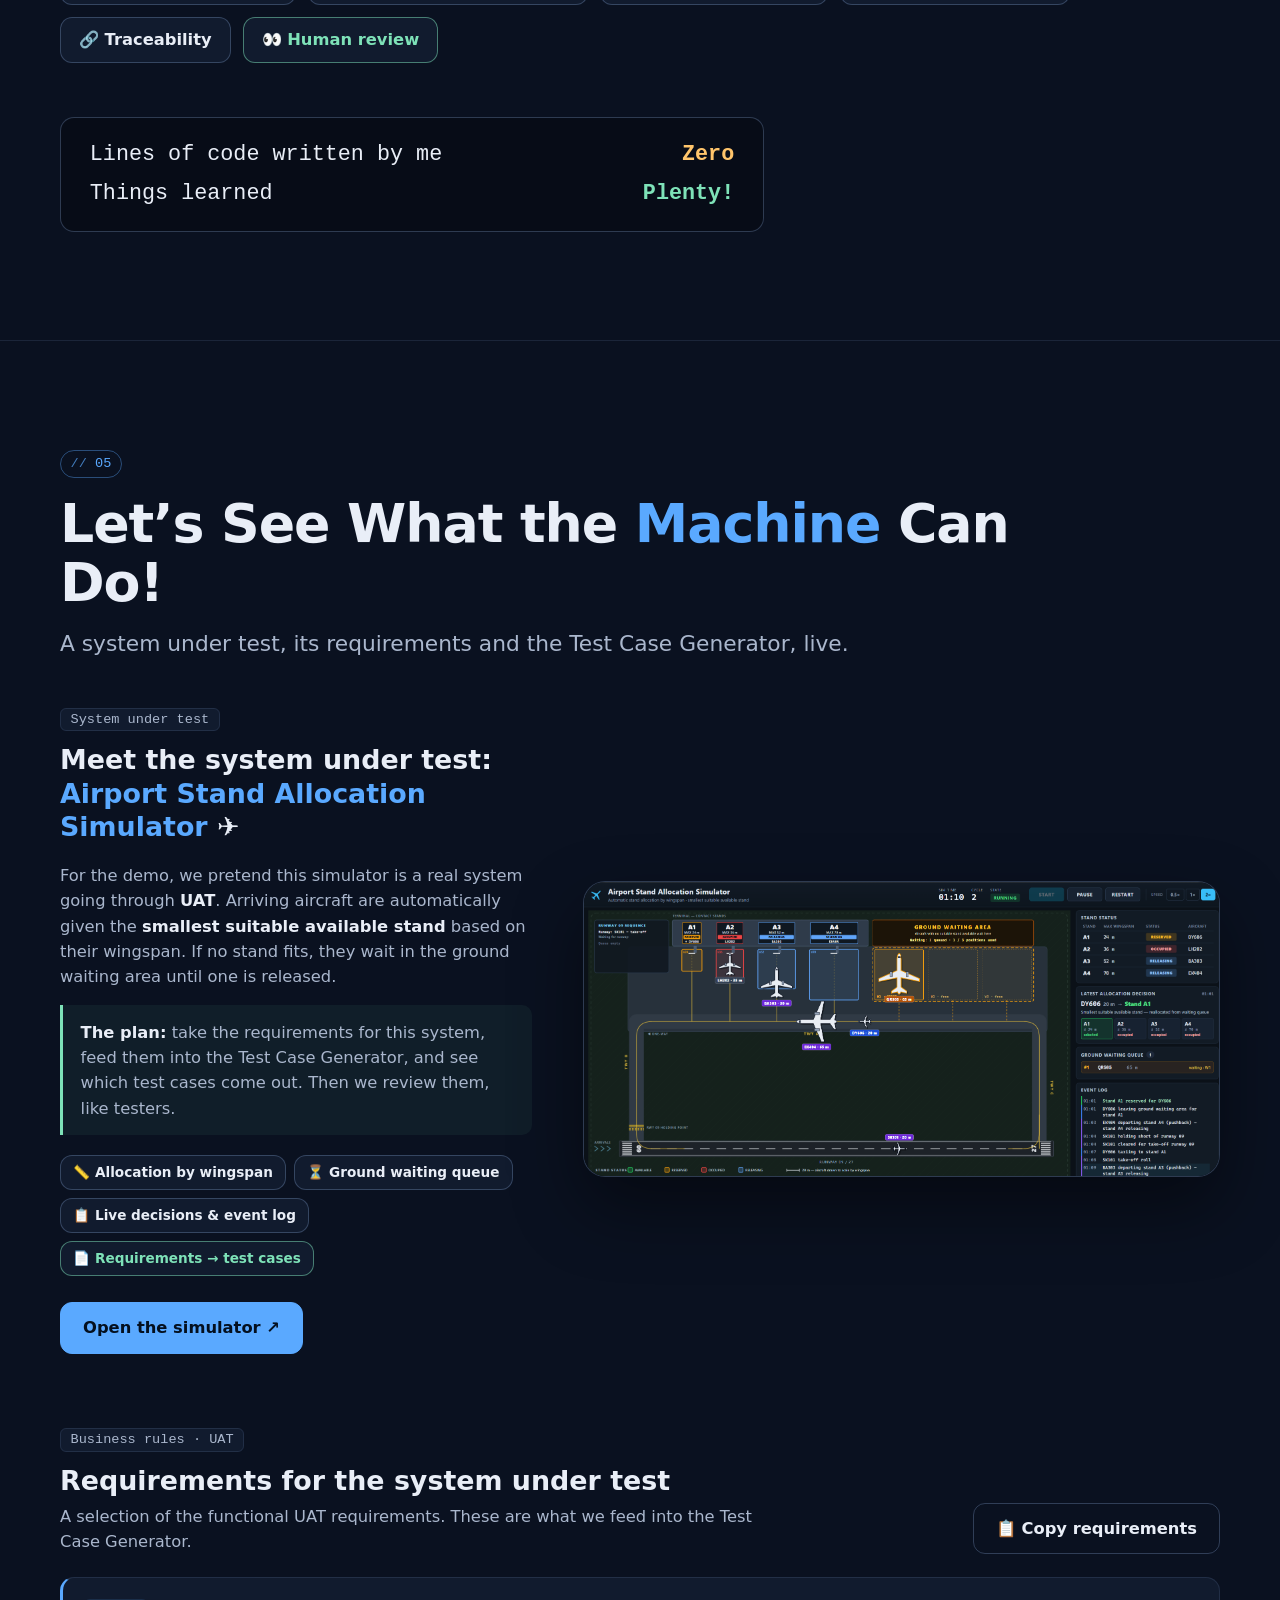
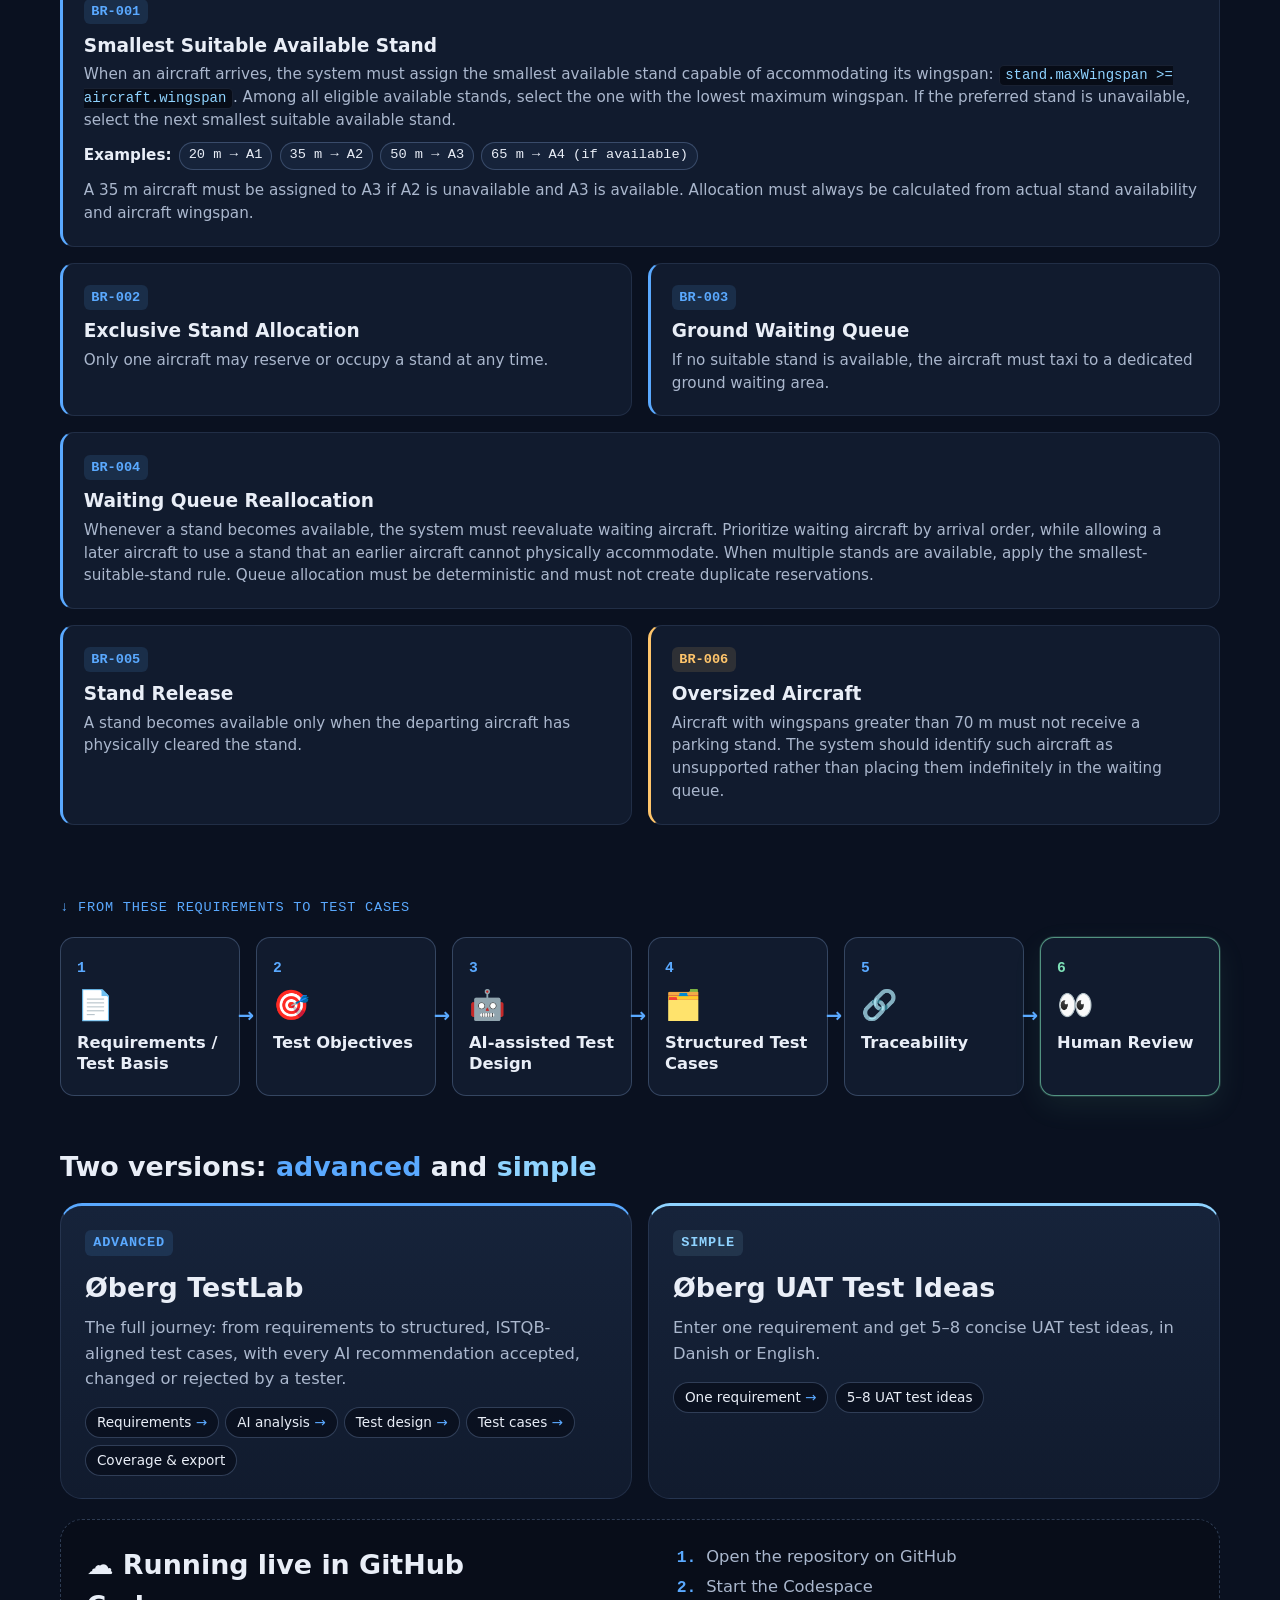
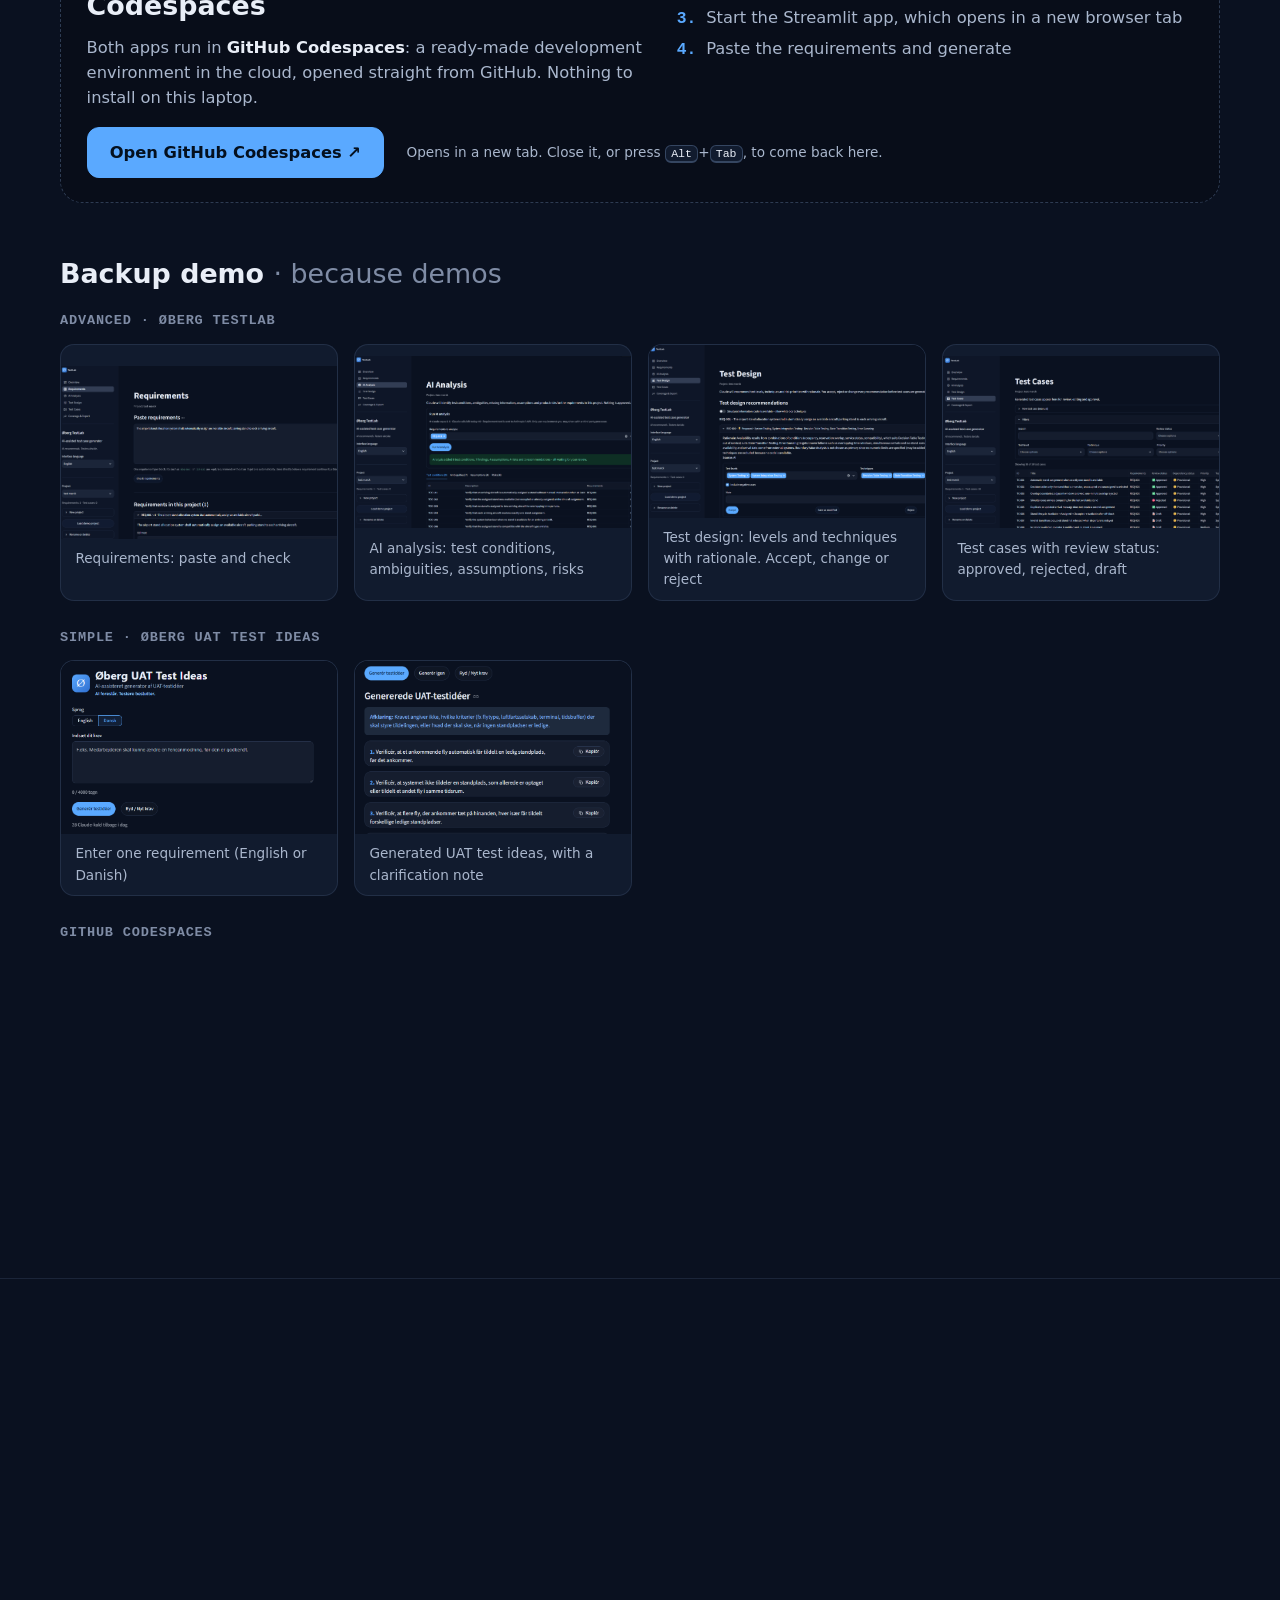
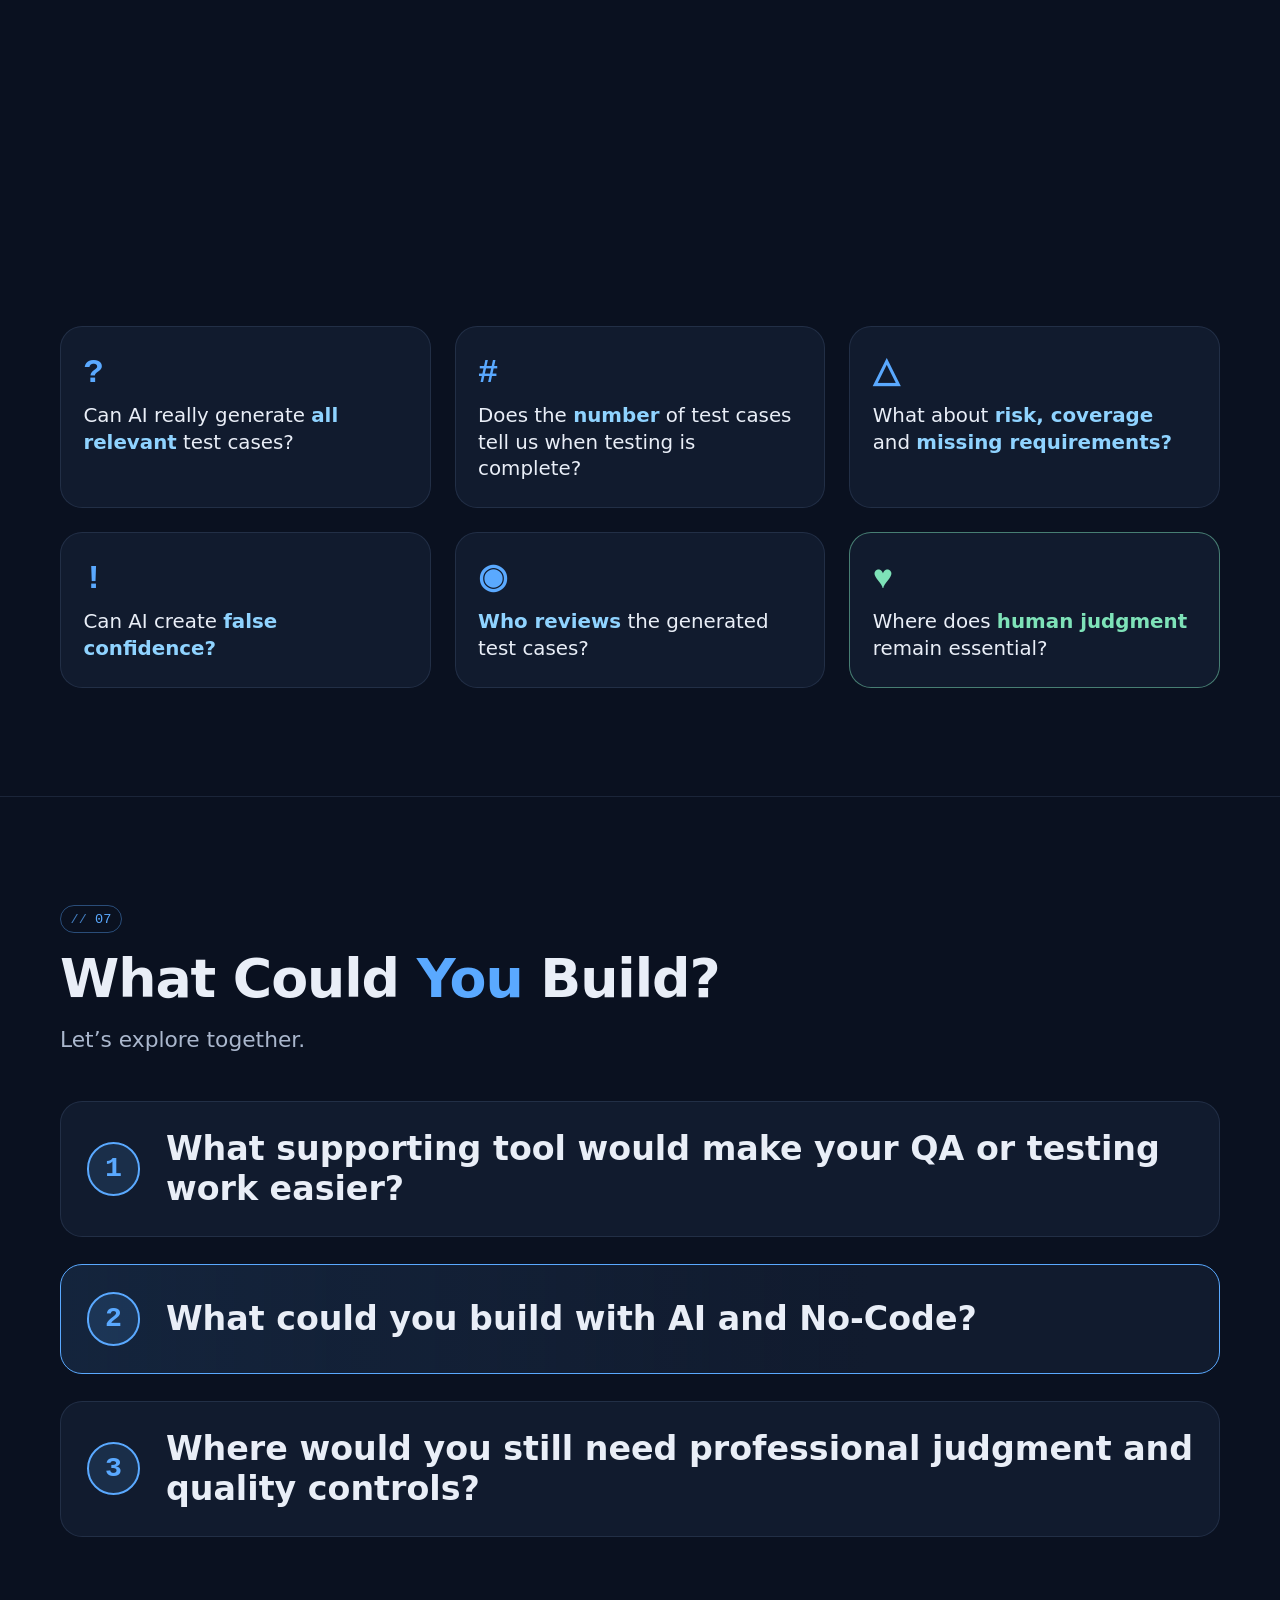
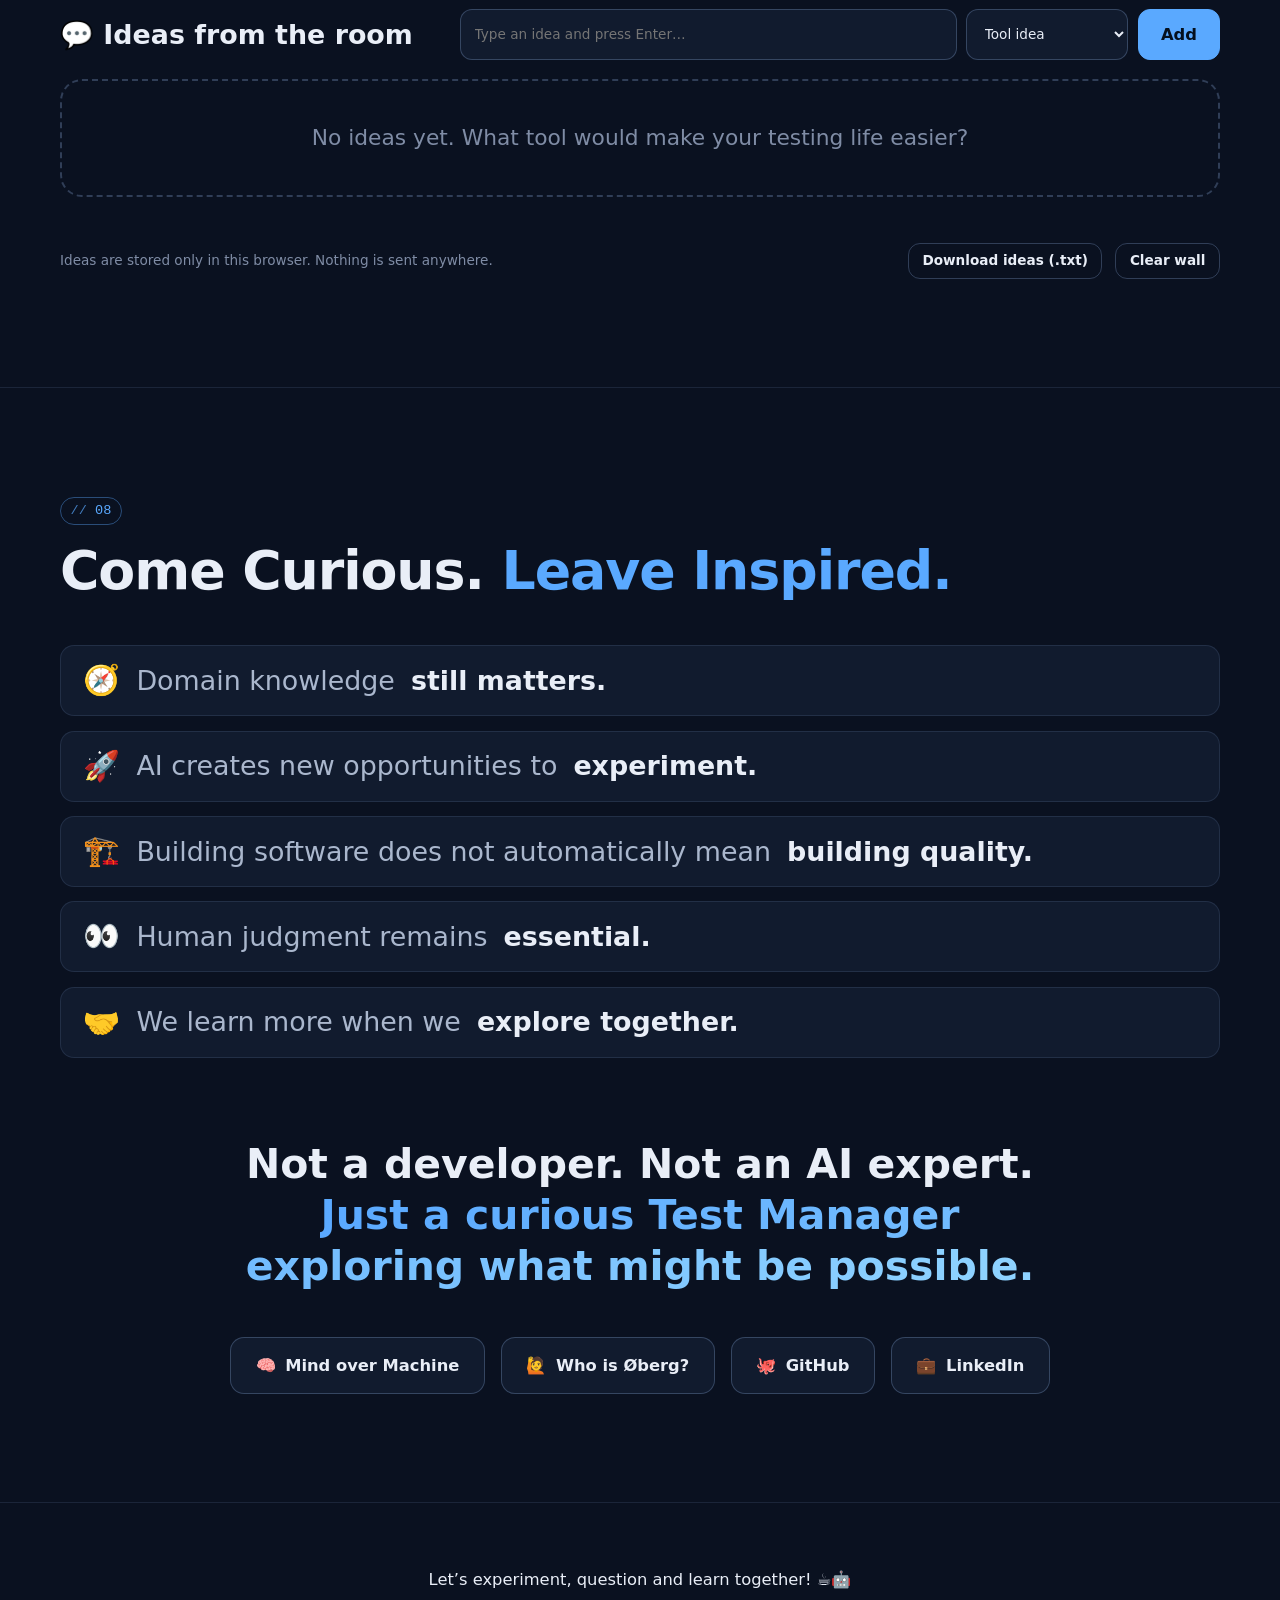
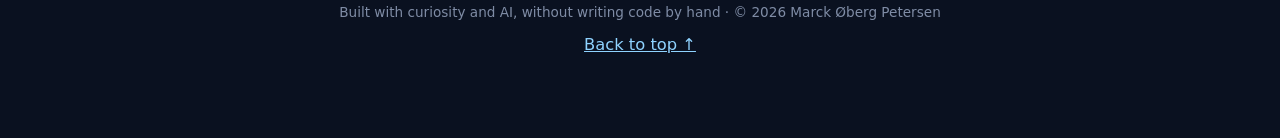
==== commit 3283fe58: "Add Øberg TestLab backup screenshots and match its real workflow Co-Authored-By: Claude Opus 5.5 <no" ====
--- a/index.html
+++ b/index.html
@@ -11,7 +11,7 @@
   <meta property="og:description" content="Exploring AI, Vibe Coding, No-Code and Citizen Development in Quality Engineering. Mind over Machine, 18 November 2026.">
   <meta property="og:type" content="website">
   <link rel="icon" href="assets/favicon.svg" type="image/svg+xml">
-  <link rel="stylesheet" href="css/styles.css?v=20261114g">
+  <link rel="stylesheet" href="css/styles.css?v=20261114h">
 </head>
 <body>
   <a class="skip-link" href="#main">Skip to content</a>
@@ -271,9 +271,9 @@
             <article class="version">
               <span class="version__badge">Advanced</span>
               <h4>Øberg TestLab</h4>
-              <p>The full journey: from requirements to structured, ISTQB-aligned test cases.</p>
+              <p>The full journey: from requirements to structured, ISTQB-aligned test cases, with every AI recommendation accepted, changed or rejected by a tester.</p>
               <ul class="version__steps">
-                <li>Requirements</li><li>Risk &amp; criticality</li><li>Test level</li><li>ISTQB-aligned test cases</li><li>Traceability</li>
+                <li>Requirements</li><li>AI analysis</li><li>Test design</li><li>Test cases</li><li>Coverage &amp; export</li>
               </ul>
             </article>
             <article class="version version--simple">
@@ -443,9 +443,9 @@
 
   <div class="blackout" id="blackout" hidden></div>
 
-  <script src="js/config.js?v=20261114g"></script>
-  <script src="js/notes.js?v=20261114g"></script>
-  <script src="js/notes-render.js?v=20261114g"></script>
-  <script src="js/site.js?v=20261114g"></script>
+  <script src="js/config.js?v=20261114h"></script>
+  <script src="js/notes.js?v=20261114h"></script>
+  <script src="js/notes-render.js?v=20261114h"></script>
+  <script src="js/site.js?v=20261114h"></script>
 </body>
 </html>
--- a/css/styles.css
+++ b/css/styles.css
@@ -277,7 +277,7 @@
 .codespaces__steps li::marker { color: var(--accent); font-family: var(--mono); font-weight: 700; }
 .codespaces__cta { grid-column: 1 / -1; display: flex; flex-wrap: wrap; align-items: center; gap: .6rem 1.4rem; }
 .shot { margin: 0; padding: 0; background: var(--surface); border: 1px solid var(--line); border-radius: var(--radius); overflow: hidden; cursor: zoom-in; font: inherit; color: inherit; text-align: left; }
-.shot img { width: 100%; aspect-ratio: 16 / 10; object-fit: cover; object-position: top; background: #070c17; }
+.shot img { width: 100%; aspect-ratio: 16 / 10; object-fit: cover; object-position: left top; background: #070c17; }
 .shot__caption { display: block; padding: .6rem .9rem; color: var(--text-dim); font-size: var(--fs-small); }
 .shot--missing { cursor: default; }
 .shot__placeholder { aspect-ratio: 16 / 10; display: grid; place-items: center; text-align: center; padding: 1rem; border-bottom: 1px solid var(--line); background: repeating-linear-gradient(135deg, #0c1322 0 14px, #0e1627 14px 28px); color: var(--warm); font-family: var(--mono); font-size: .8rem; word-break: break-word; }
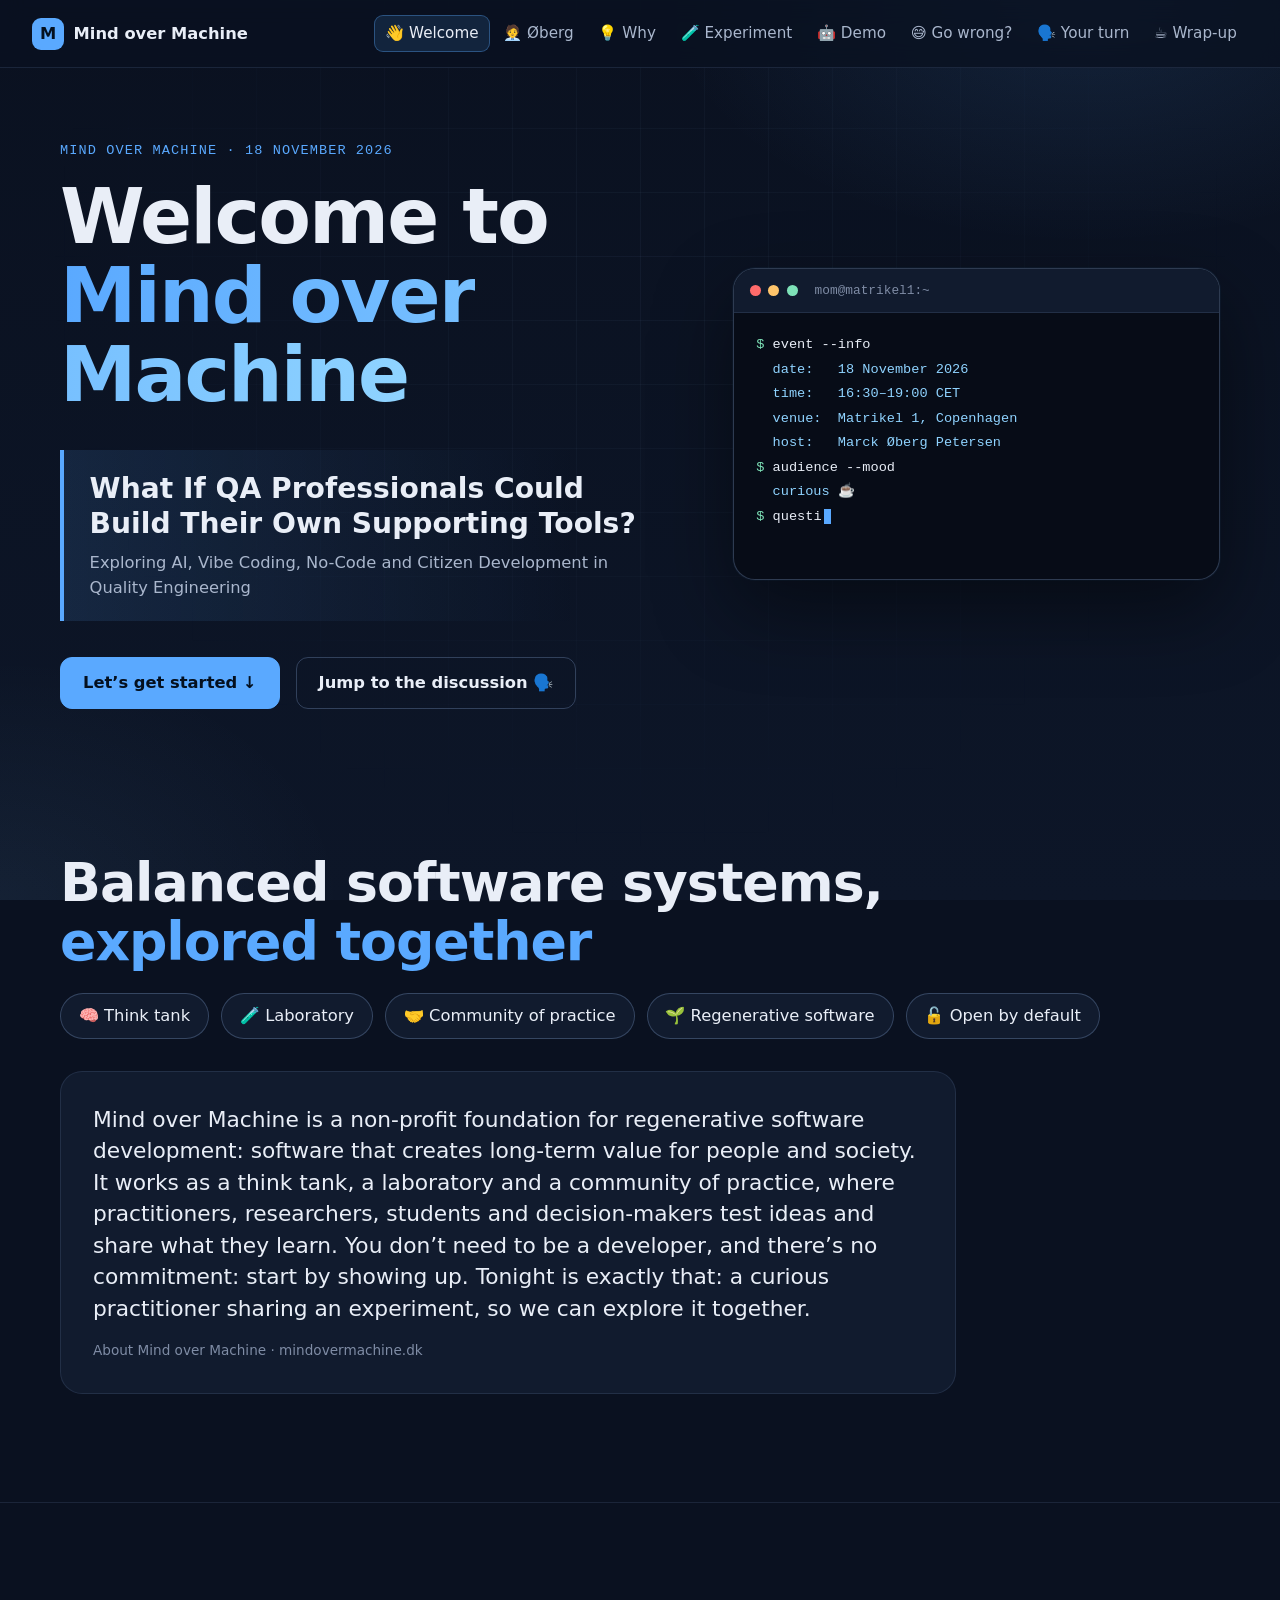
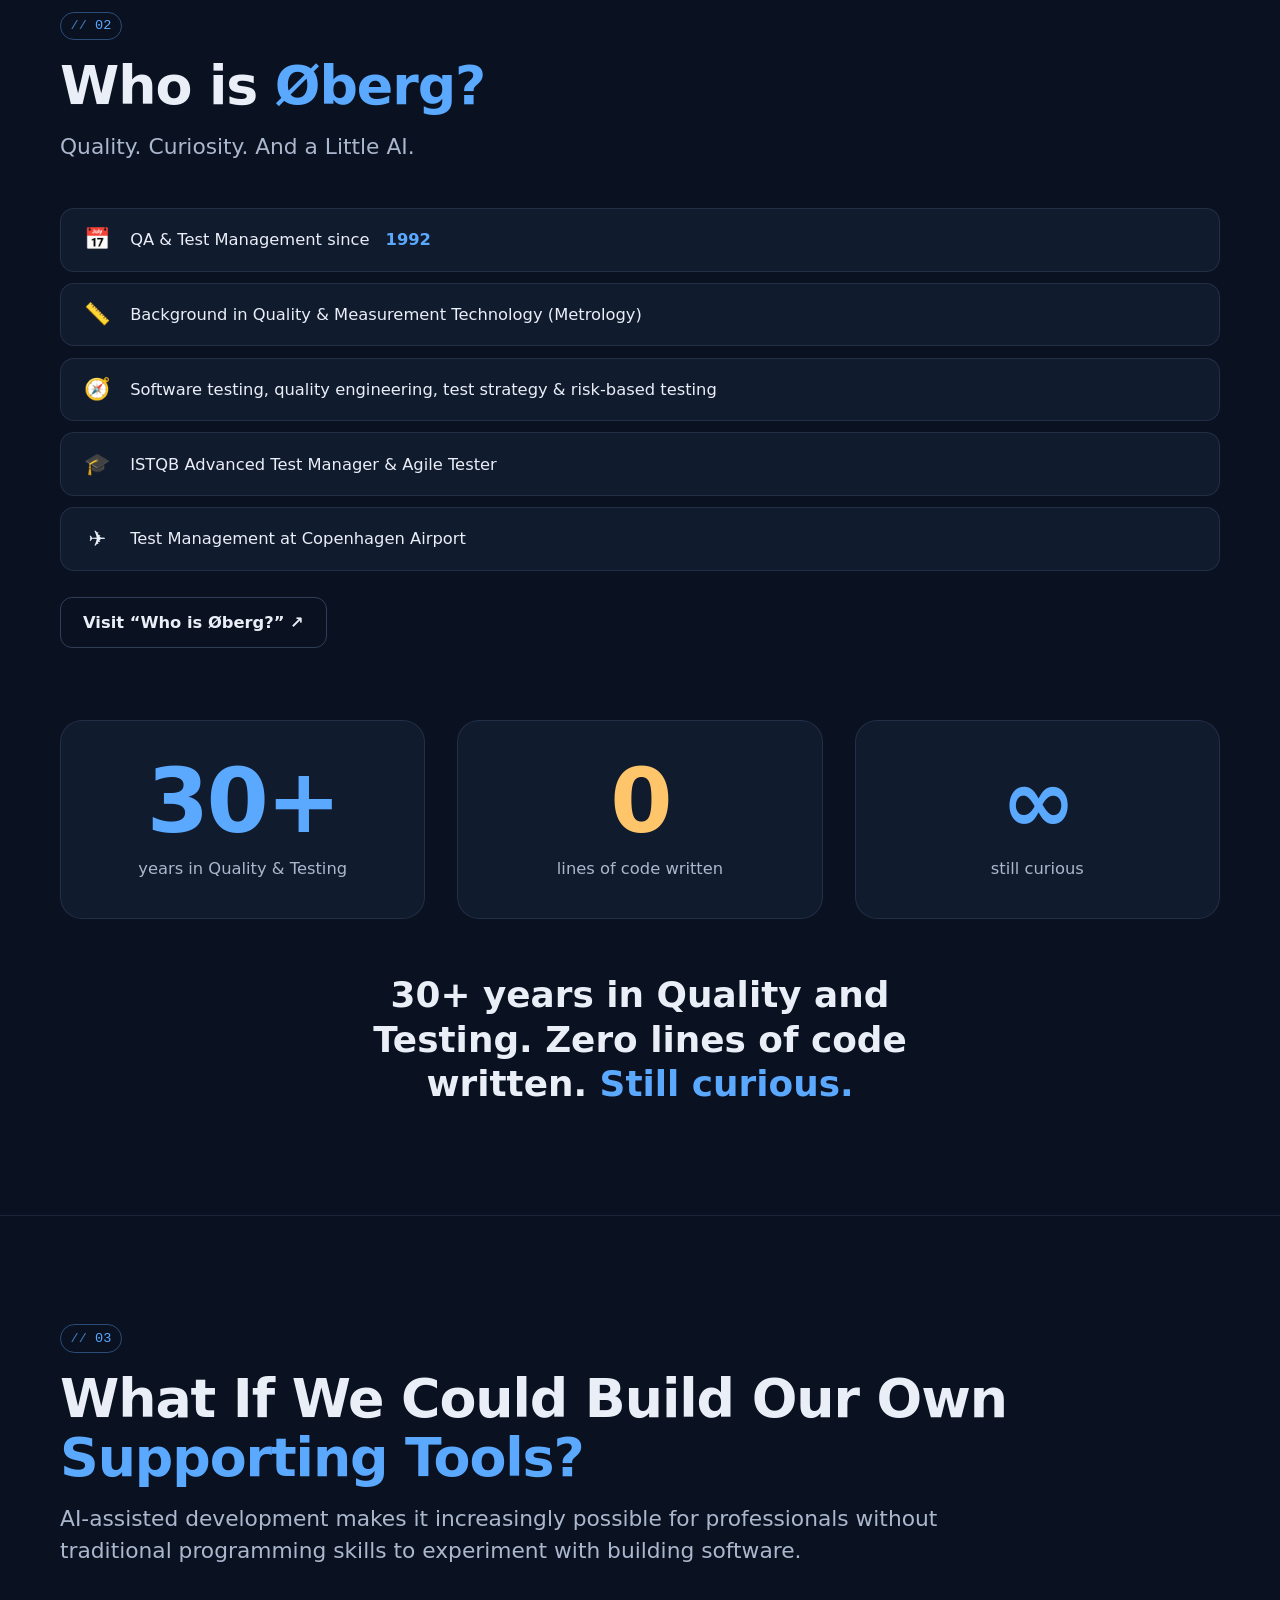
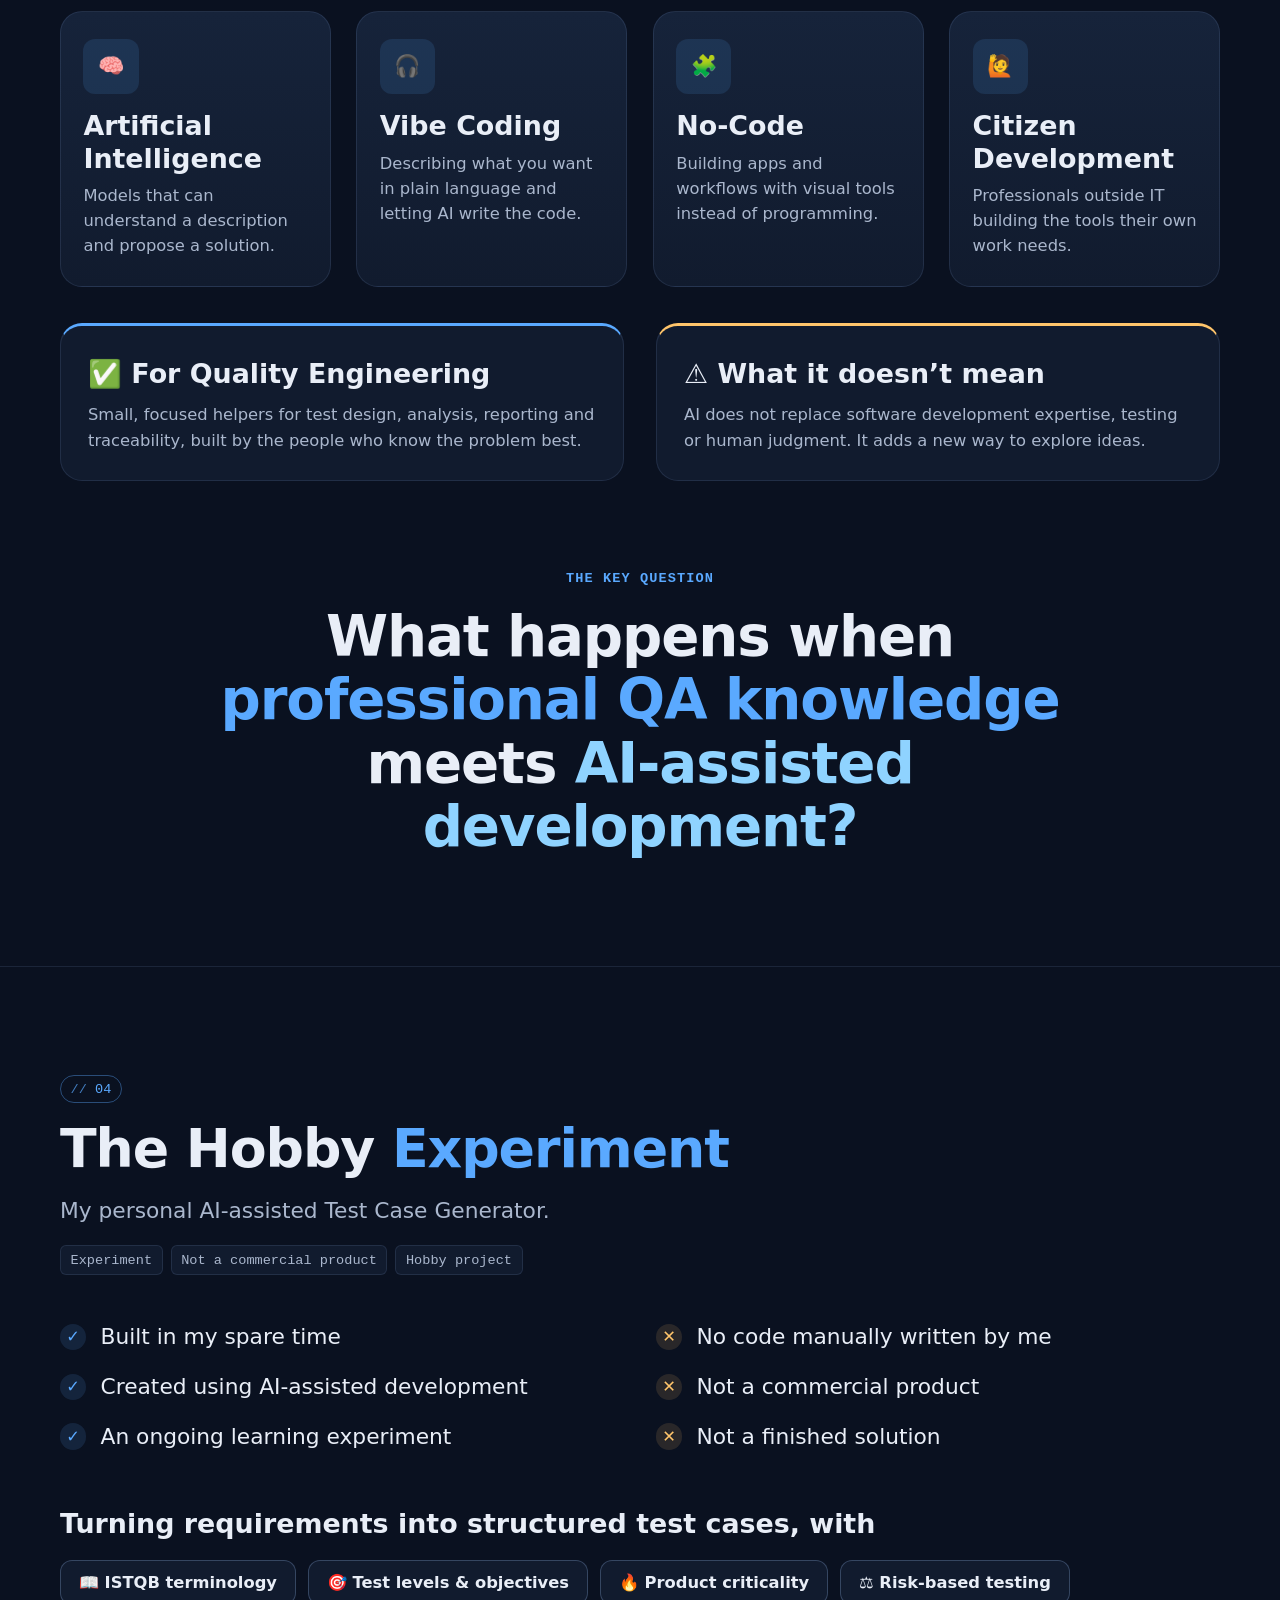
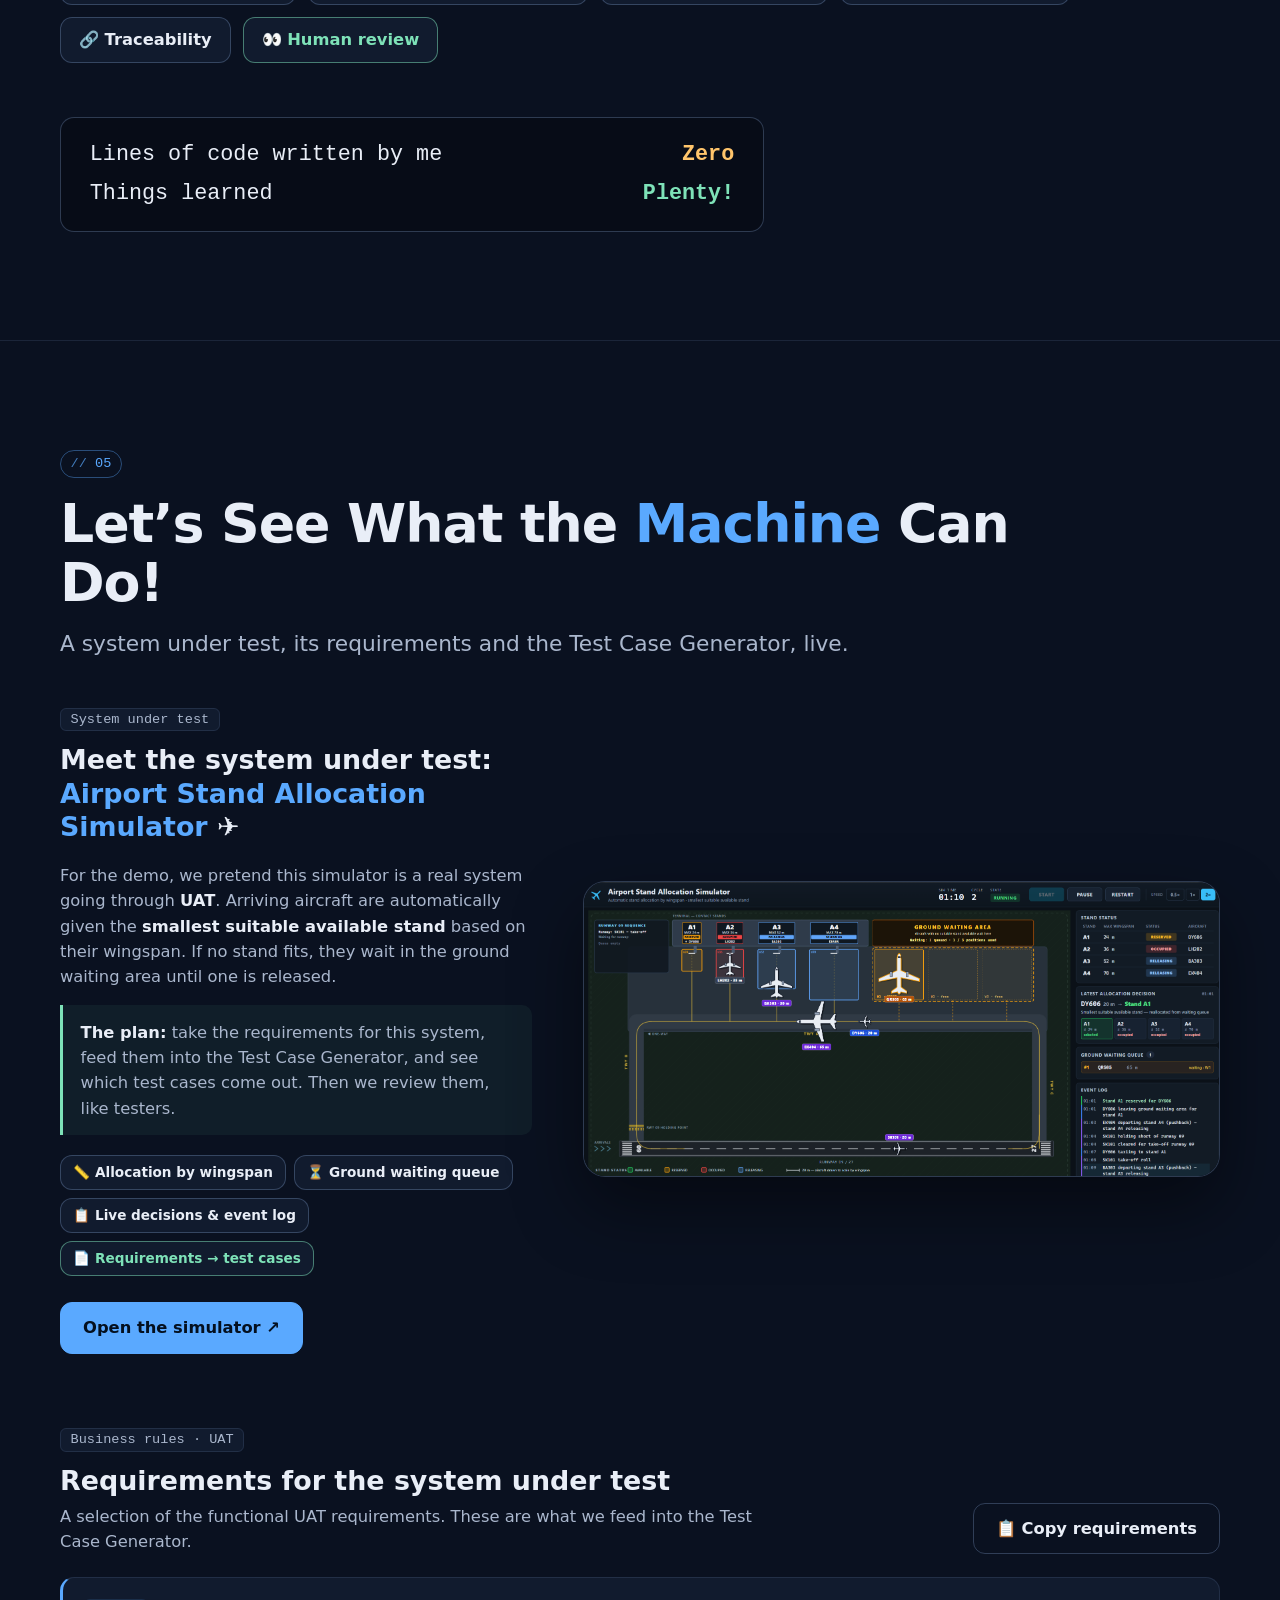
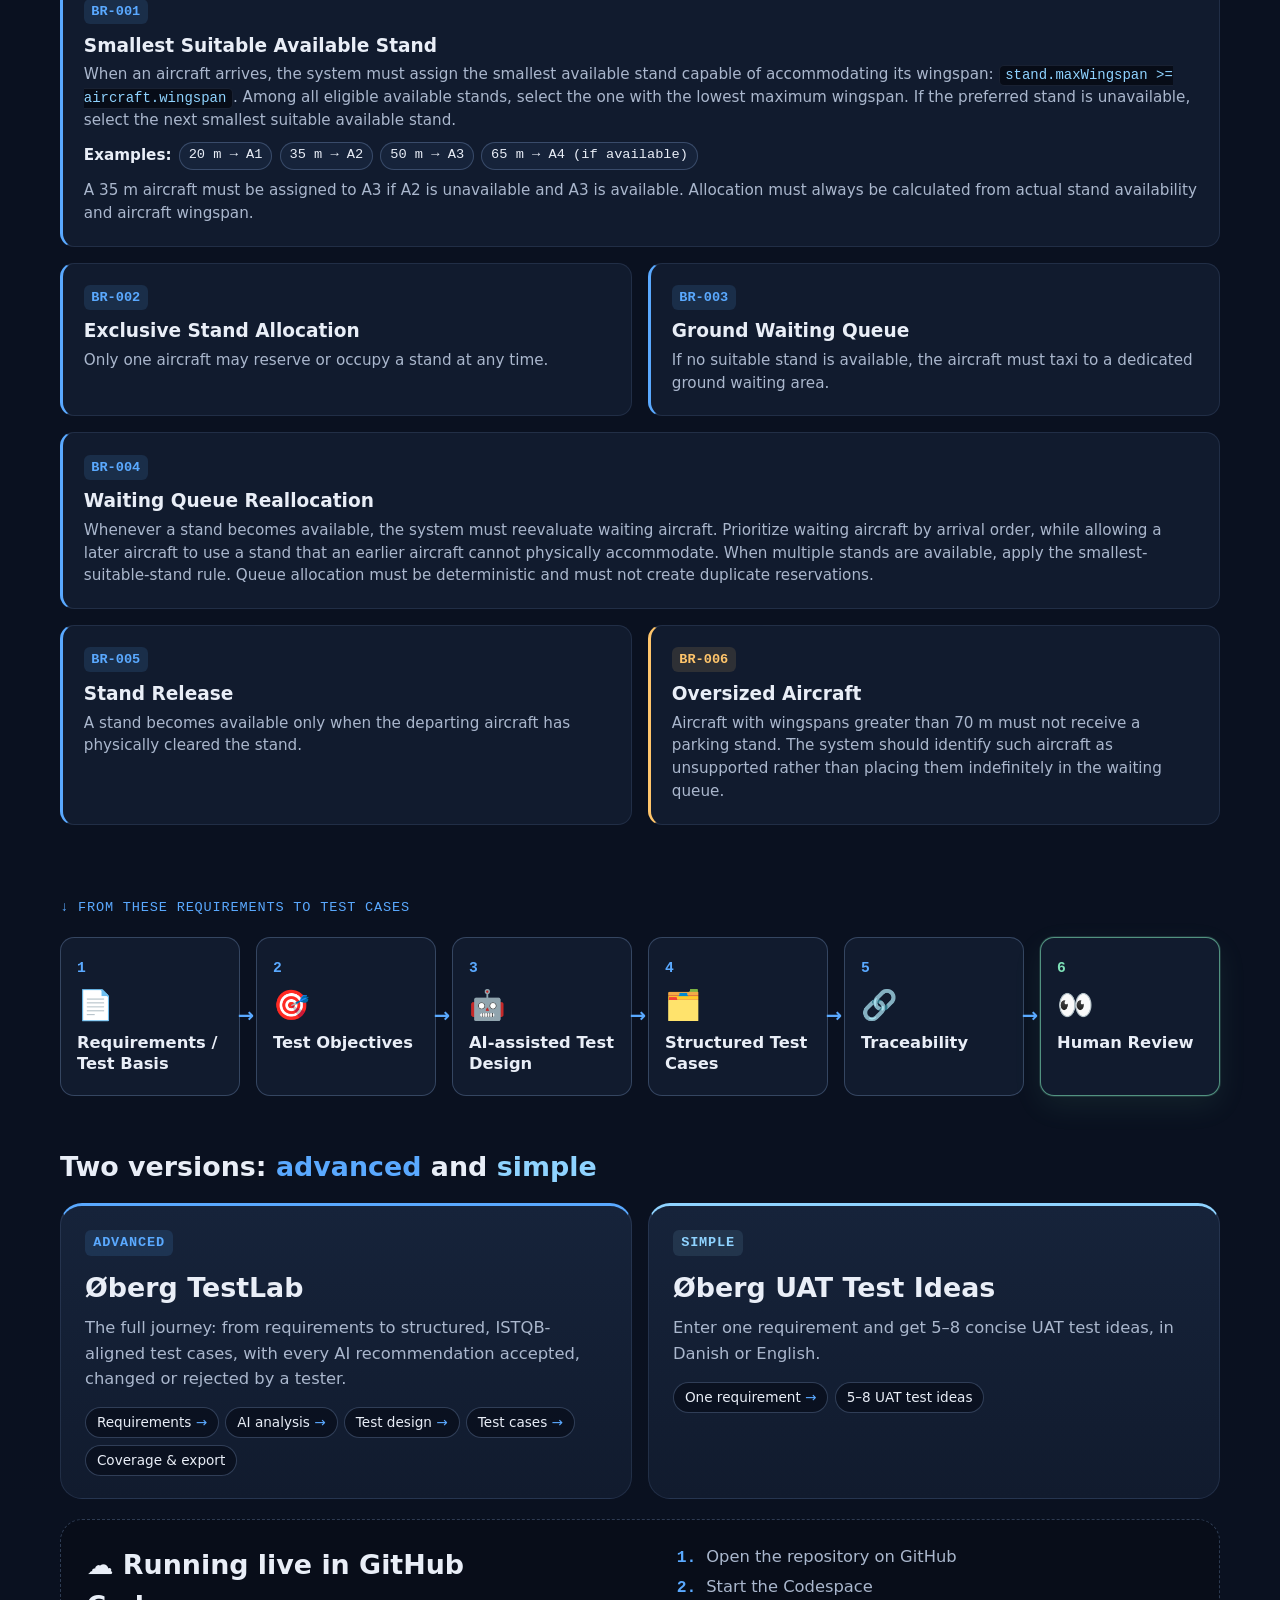
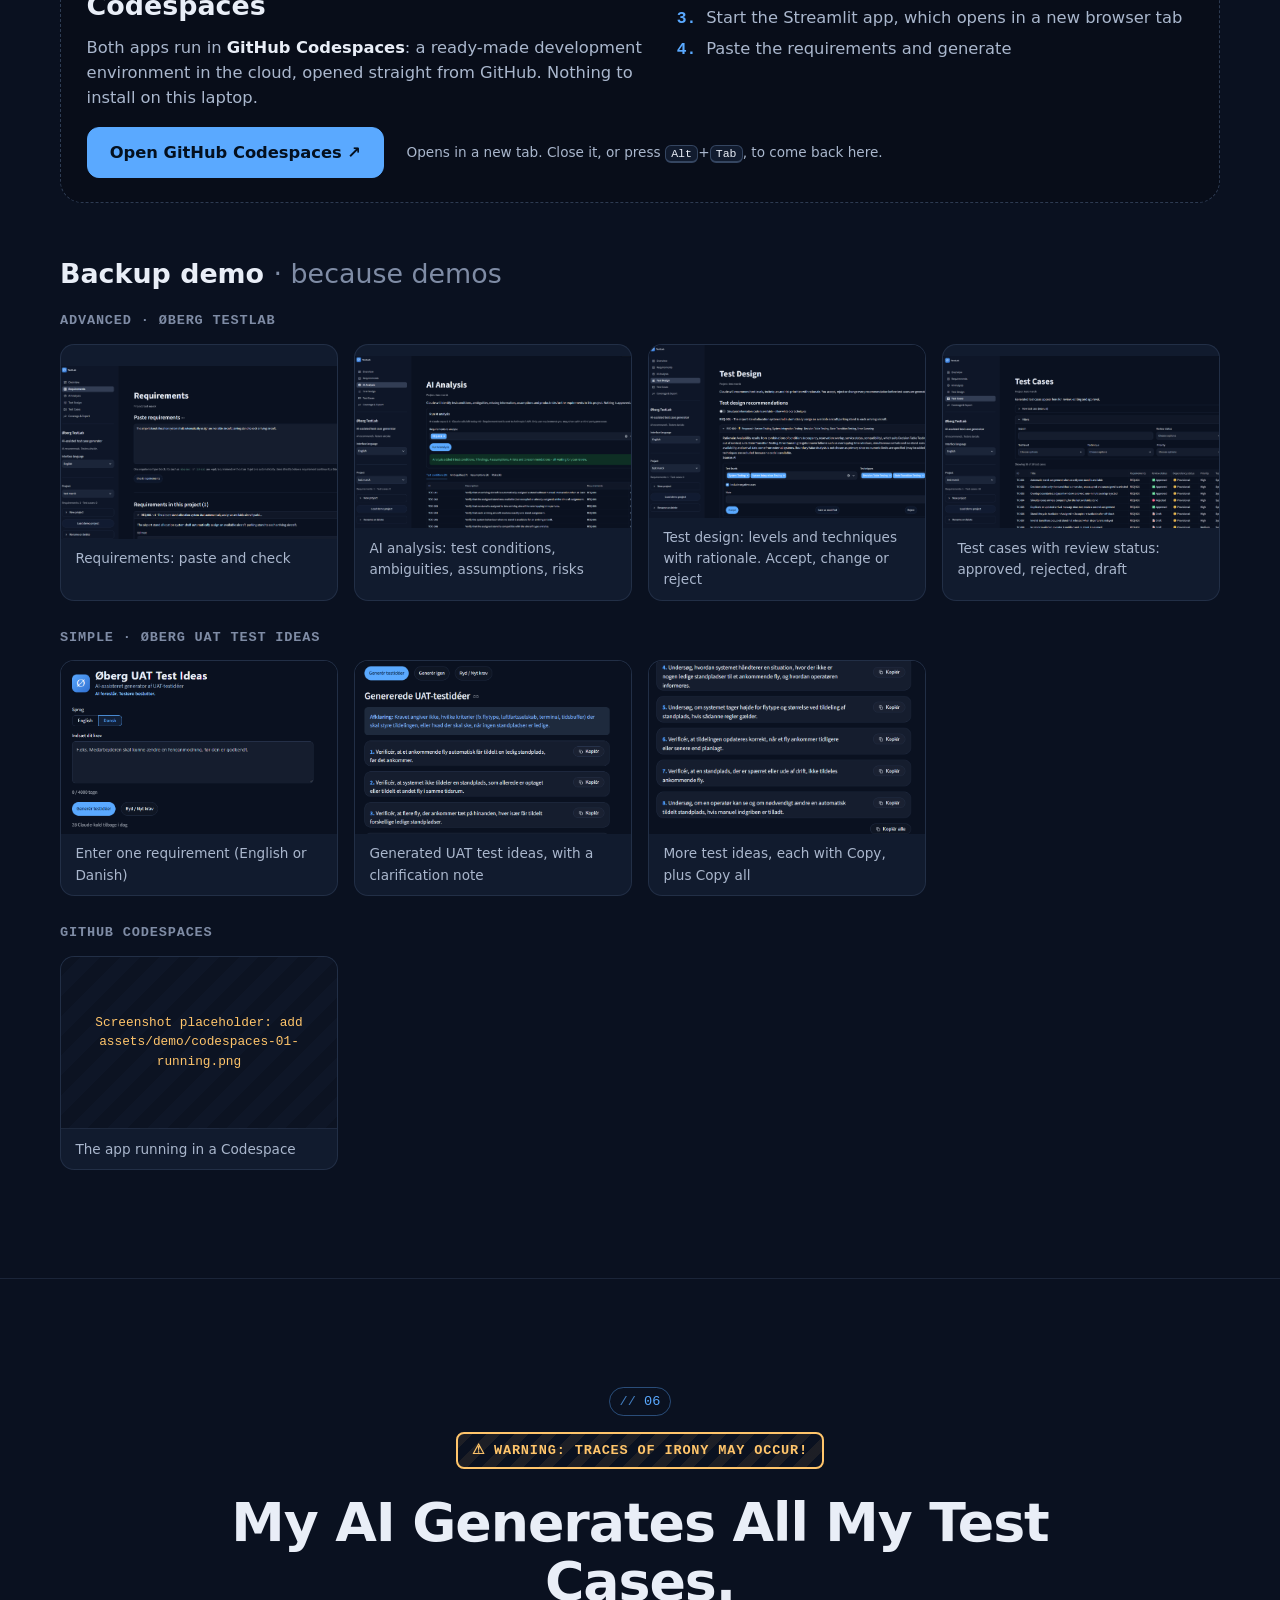
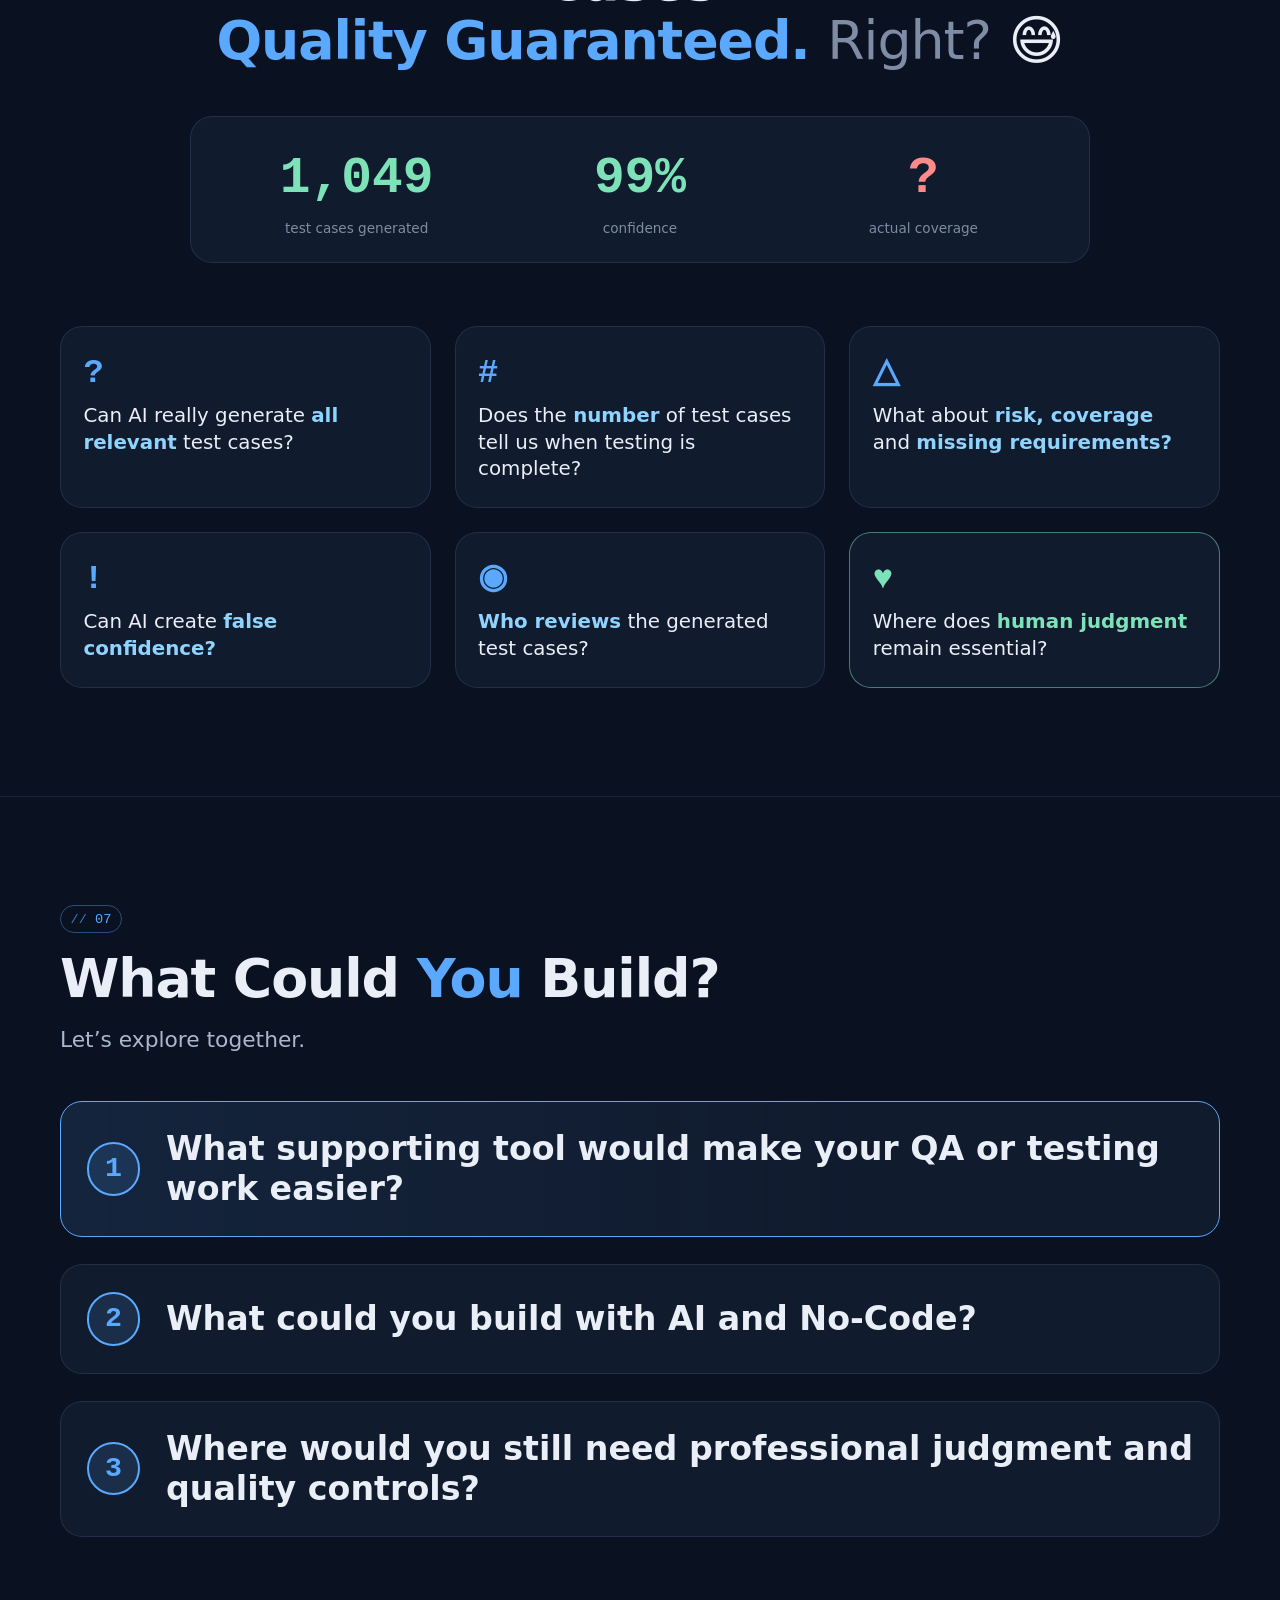
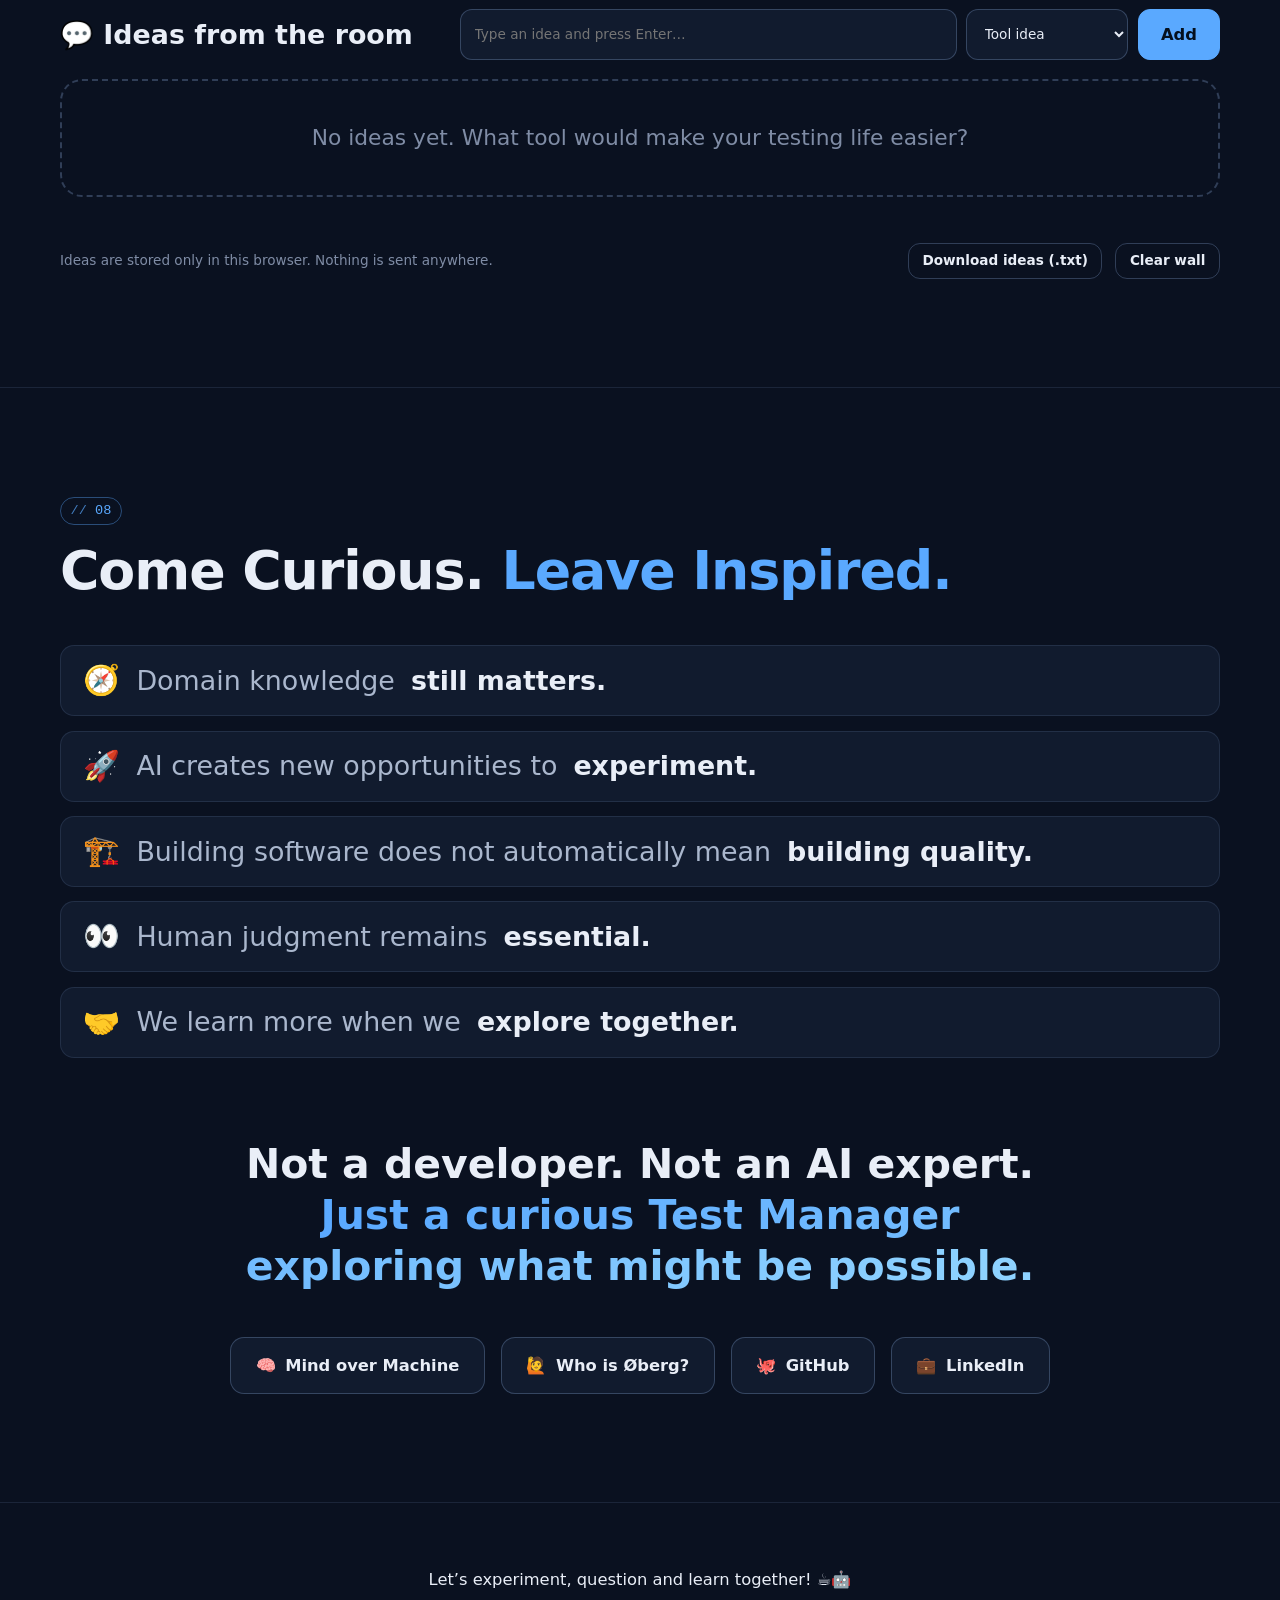
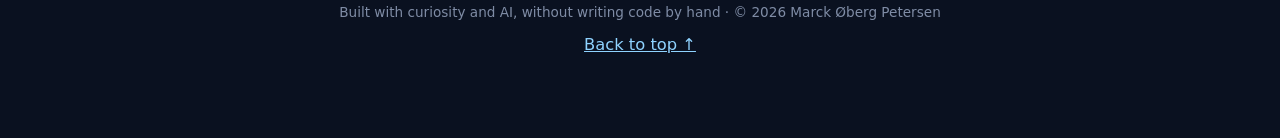
==== commit 4b724d89: "Add third screenshot for Øberg UAT Test Ideas Co-Authored-By: Claude Opus 5.5 <noreply@anthropic.com" ====
--- a/index.html
+++ b/index.html
@@ -11,7 +11,7 @@
   <meta property="og:description" content="Exploring AI, Vibe Coding, No-Code and Citizen Development in Quality Engineering. Mind over Machine, 18 November 2026.">
   <meta property="og:type" content="website">
   <link rel="icon" href="assets/favicon.svg" type="image/svg+xml">
-  <link rel="stylesheet" href="css/styles.css?v=20261114h">
+  <link rel="stylesheet" href="css/styles.css?v=20261114i">
 </head>
 <body>
   <a class="skip-link" href="#main">Skip to content</a>
@@ -443,9 +443,9 @@
 
   <div class="blackout" id="blackout" hidden></div>
 
-  <script src="js/config.js?v=20261114h"></script>
-  <script src="js/notes.js?v=20261114h"></script>
-  <script src="js/notes-render.js?v=20261114h"></script>
-  <script src="js/site.js?v=20261114h"></script>
+  <script src="js/config.js?v=20261114i"></script>
+  <script src="js/notes.js?v=20261114i"></script>
+  <script src="js/notes-render.js?v=20261114i"></script>
+  <script src="js/site.js?v=20261114i"></script>
 </body>
 </html>
